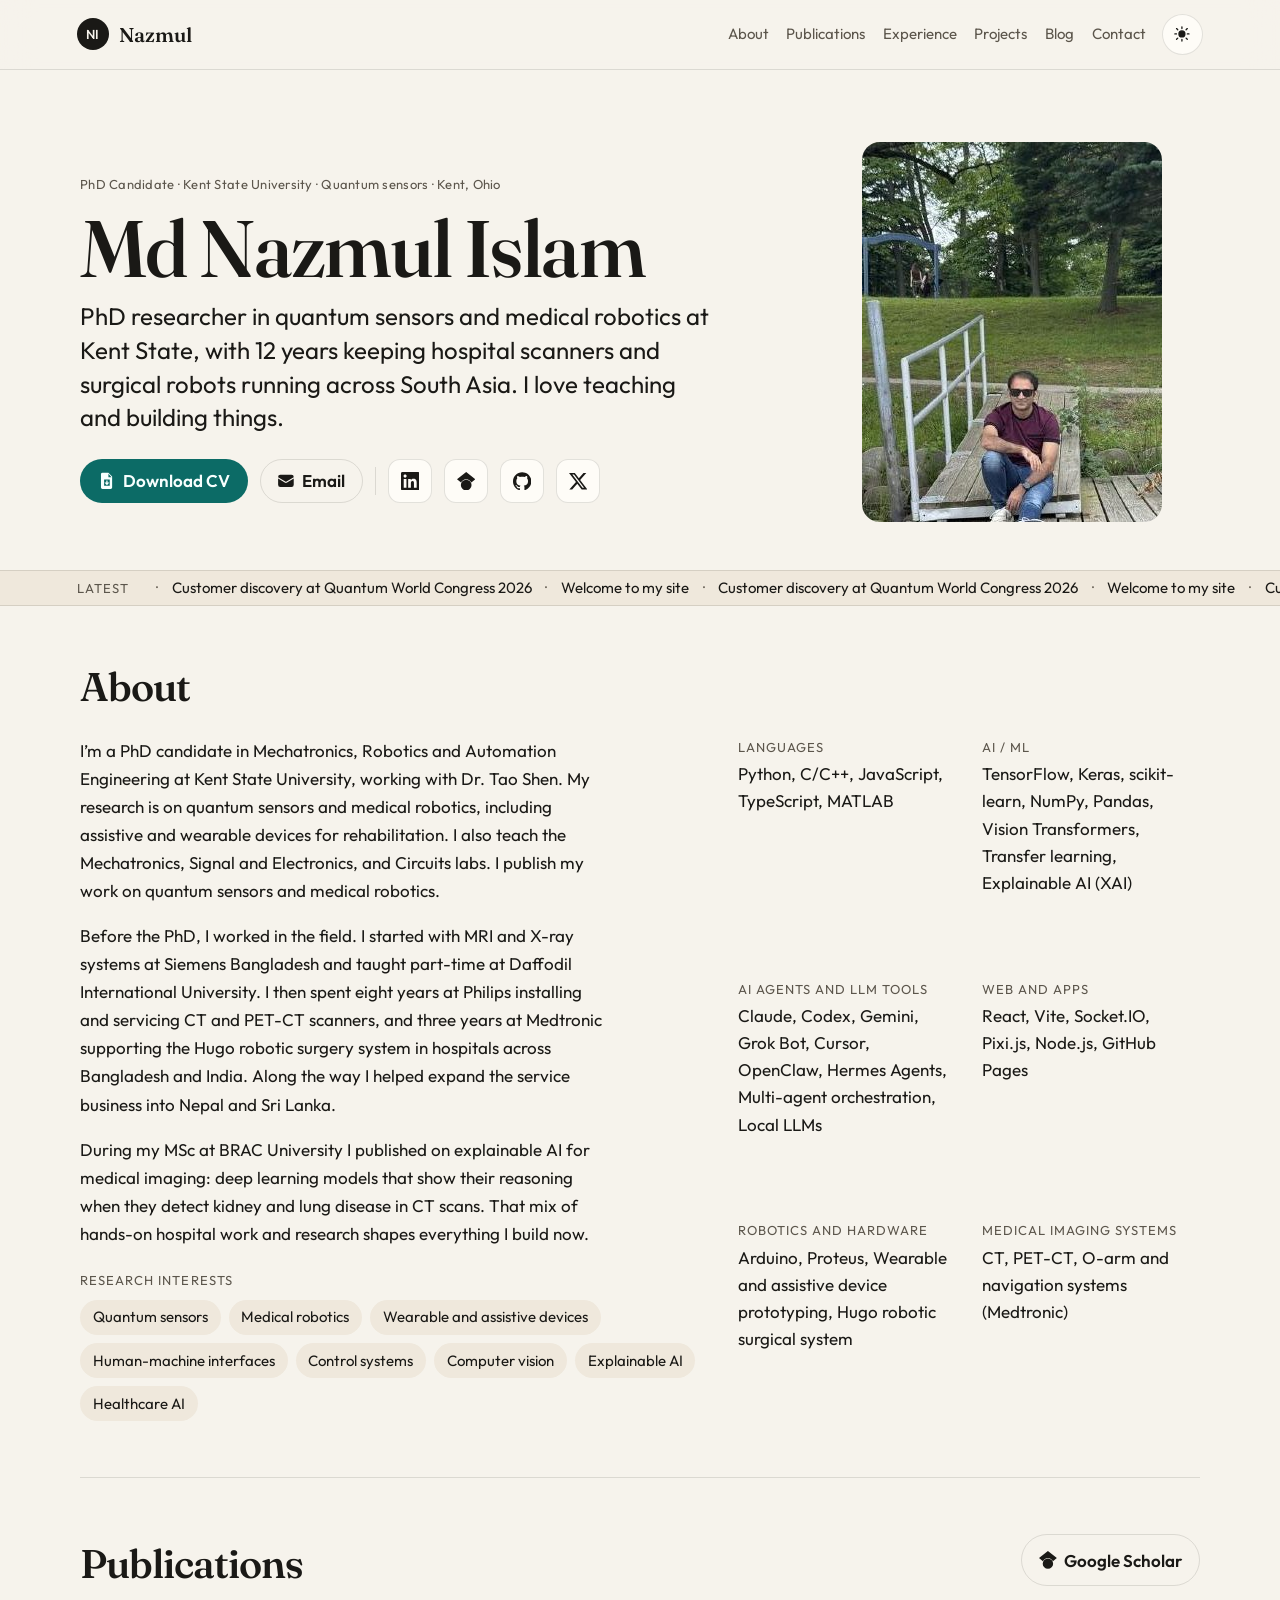
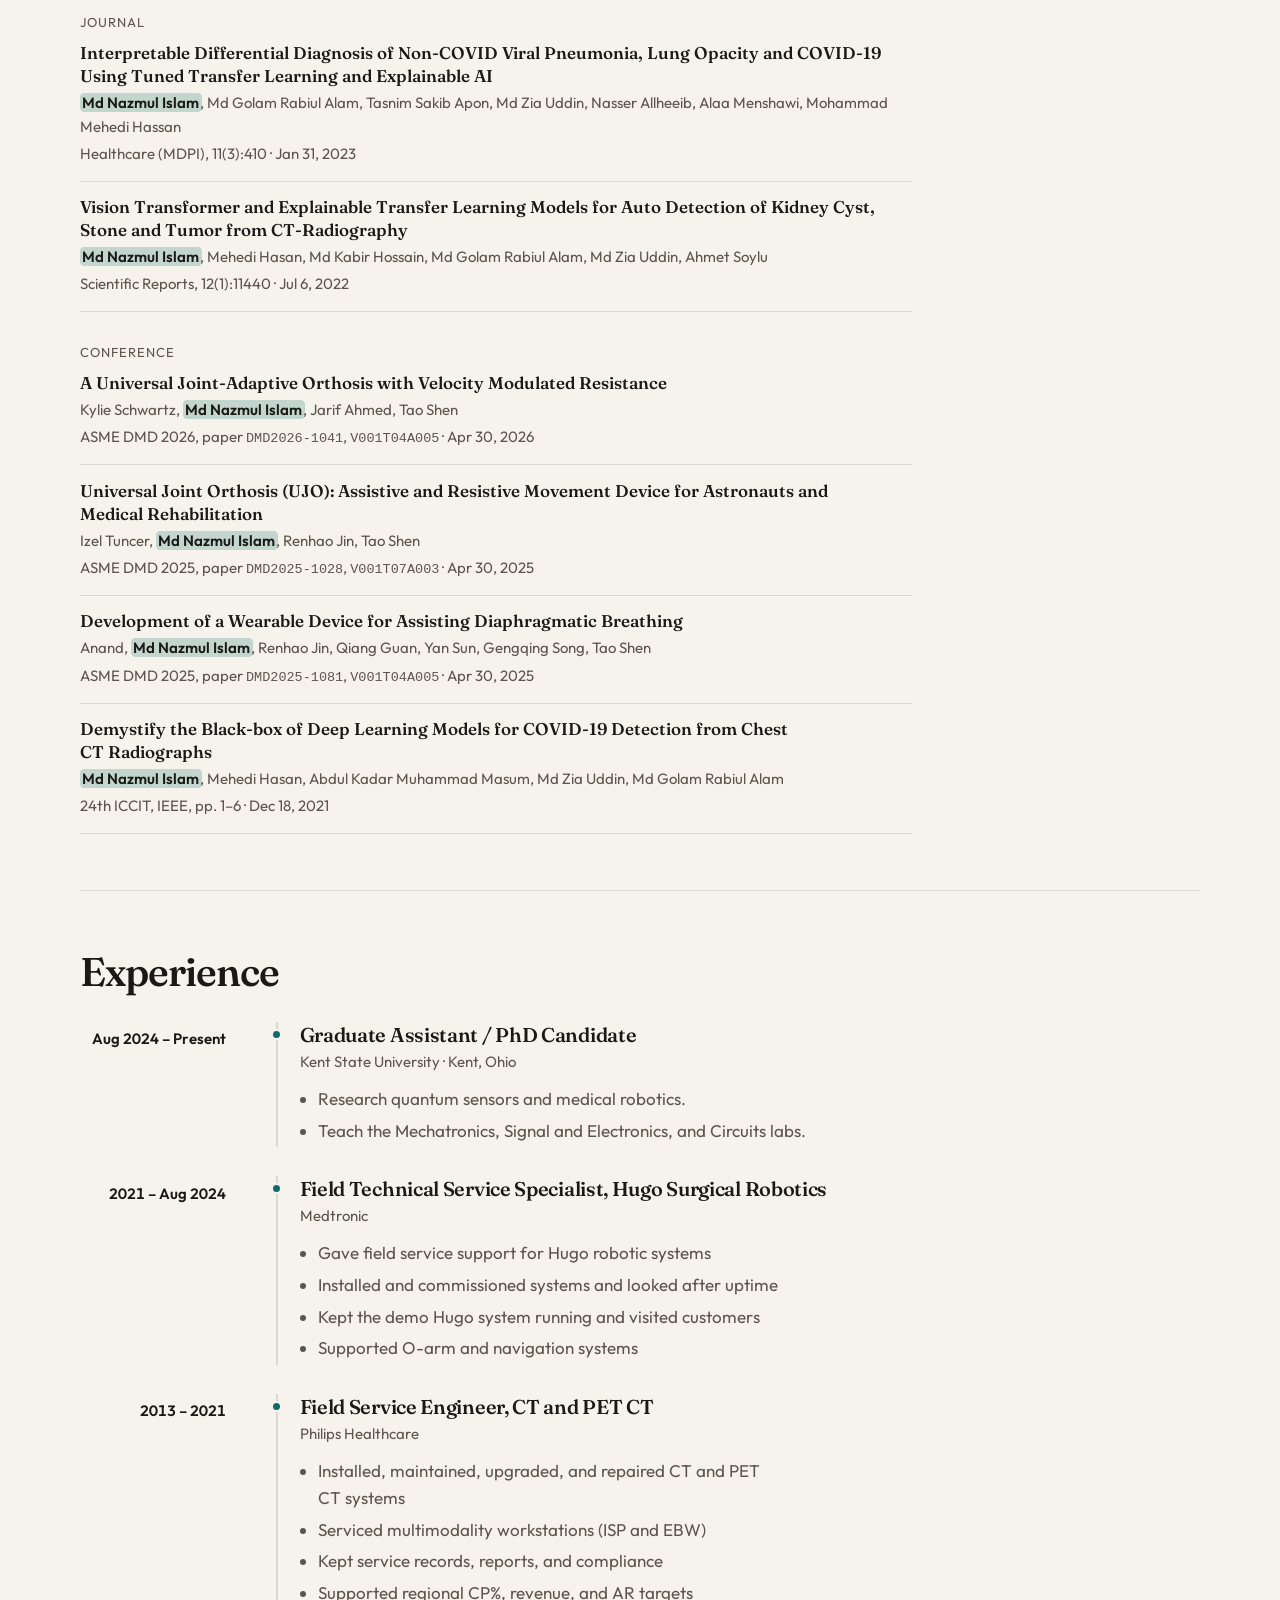
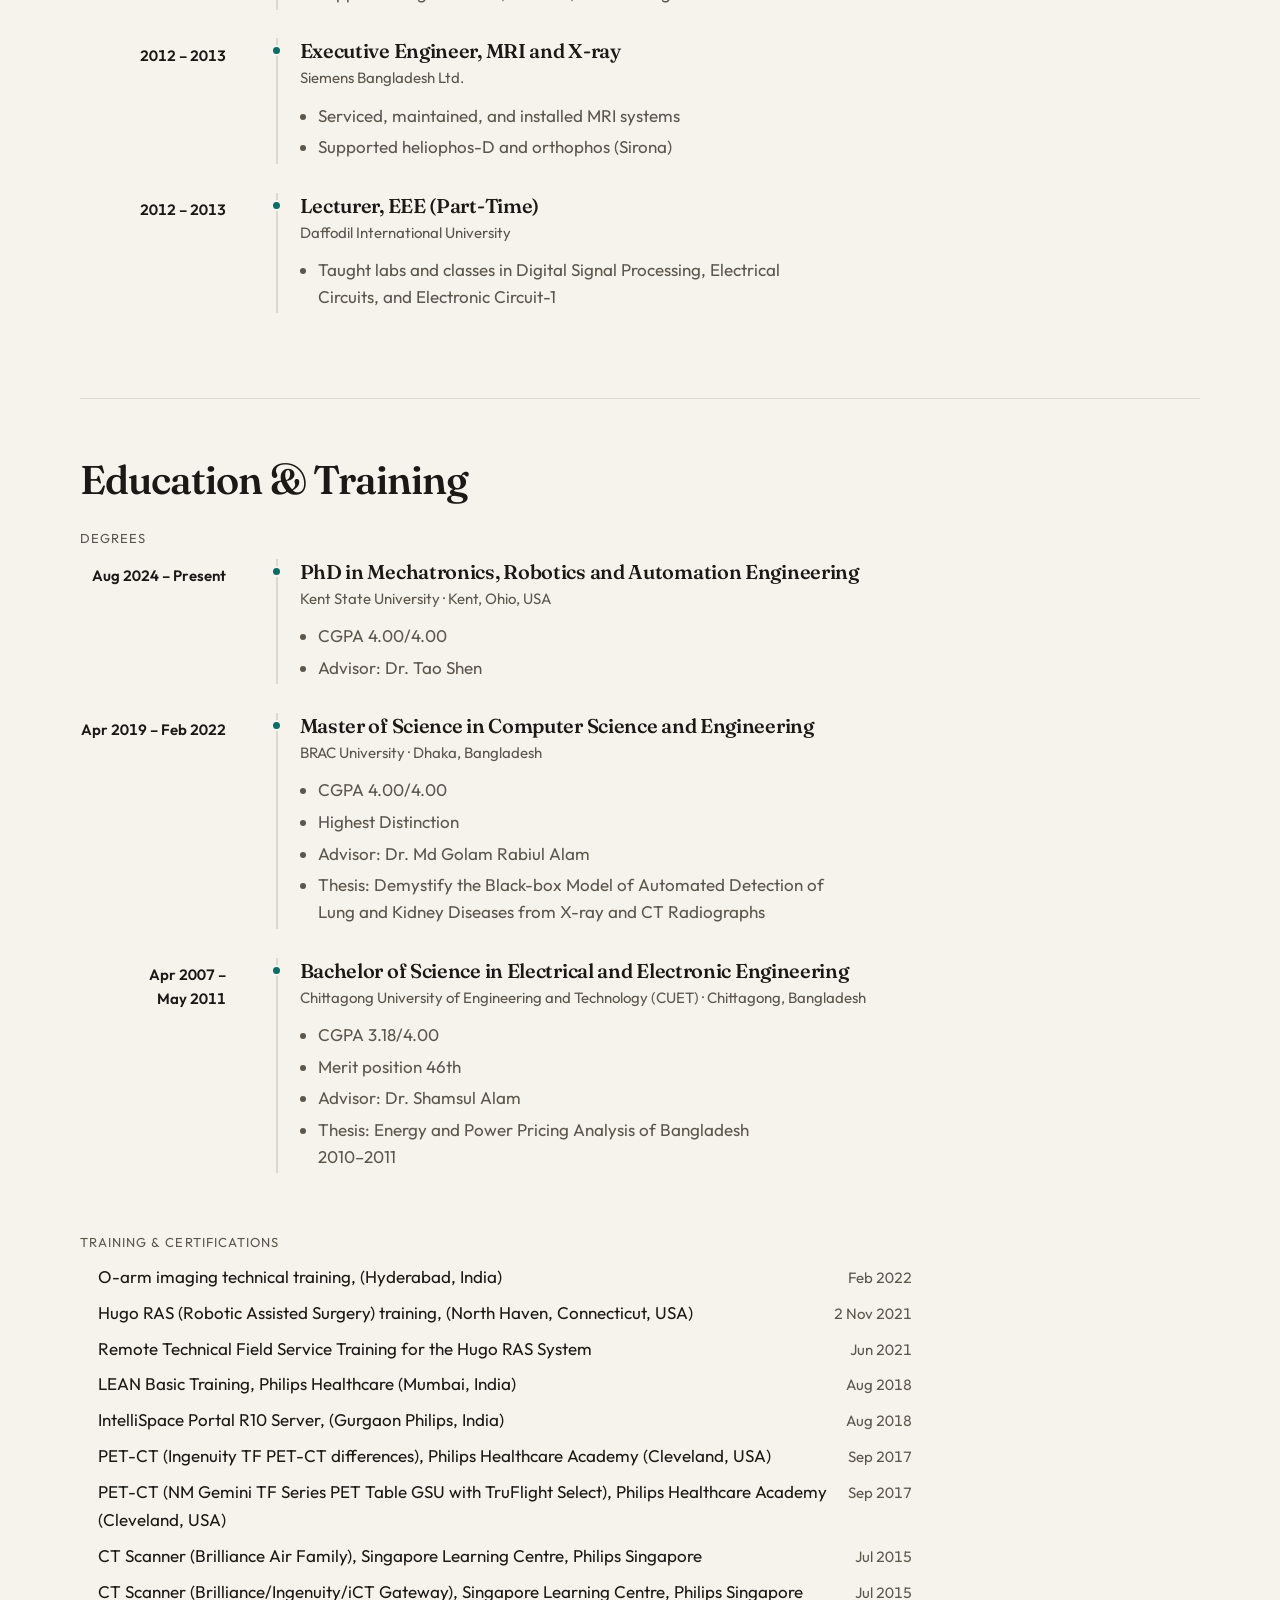
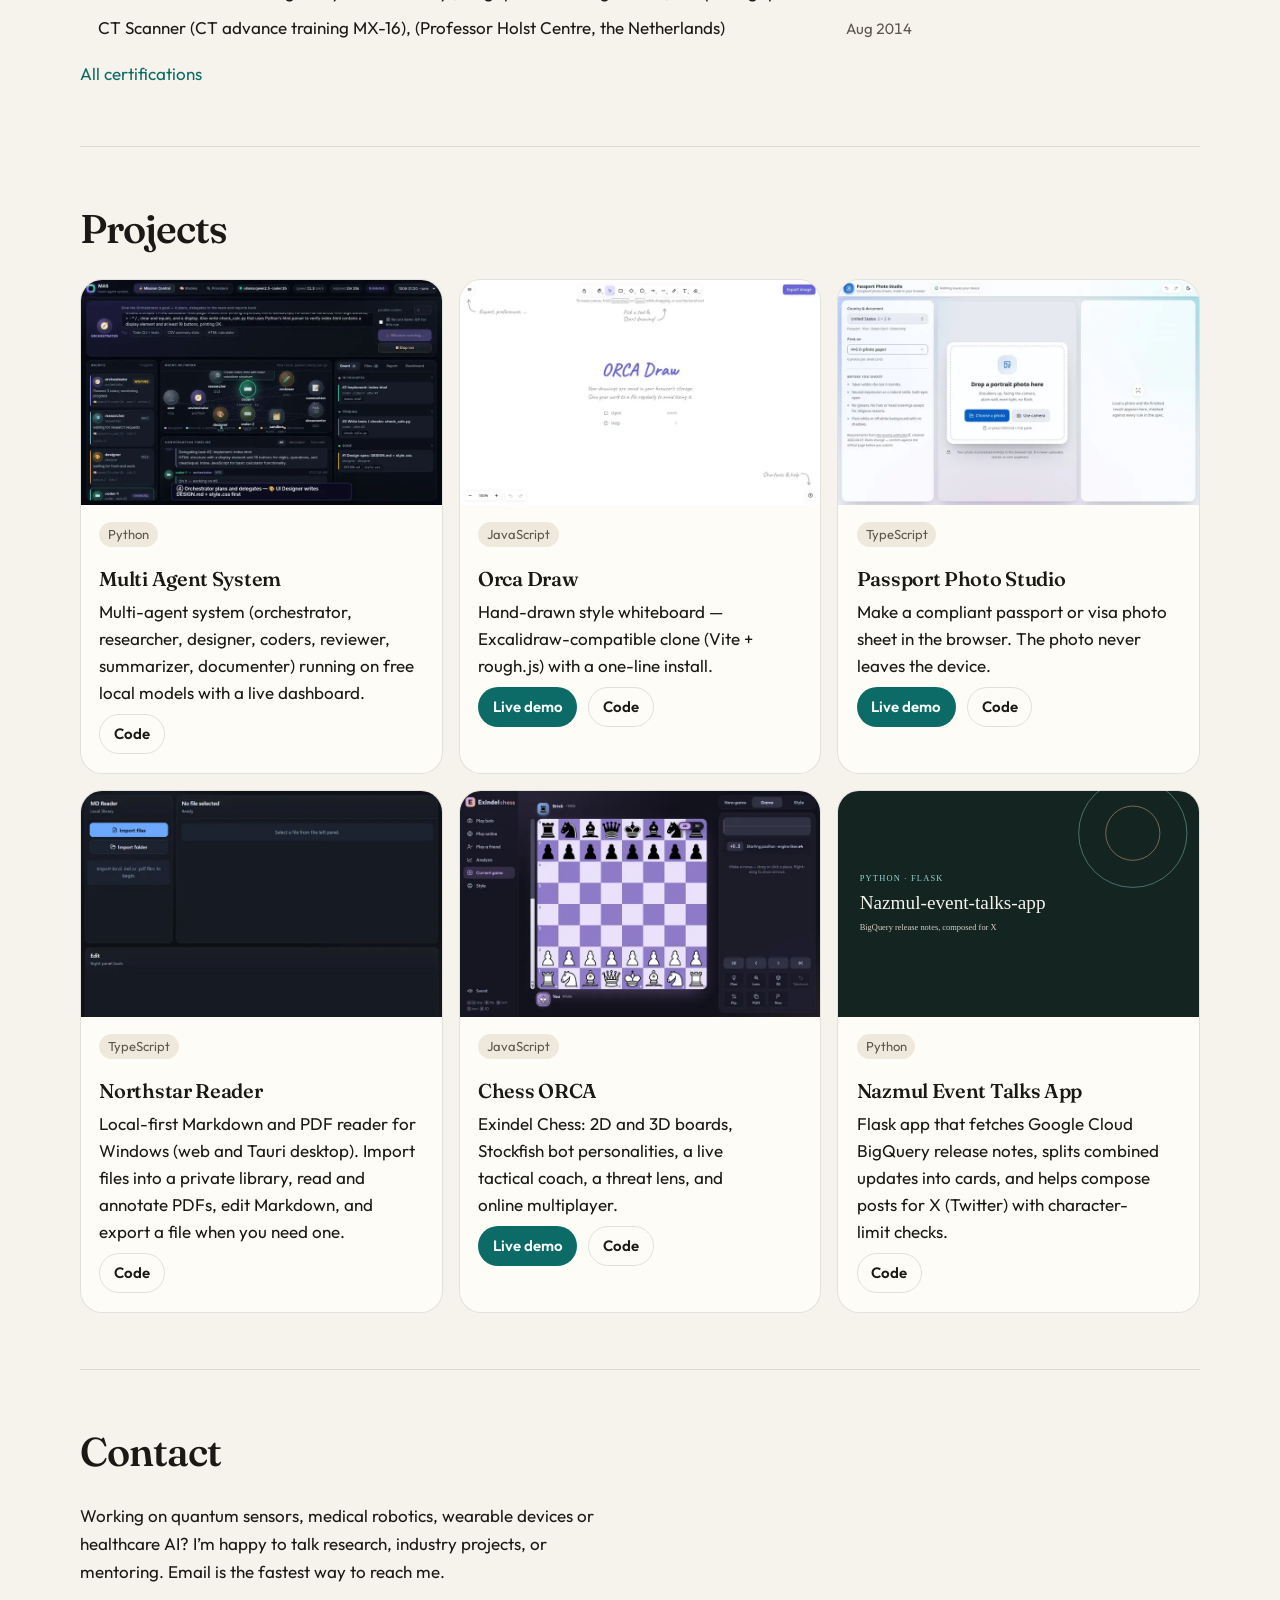
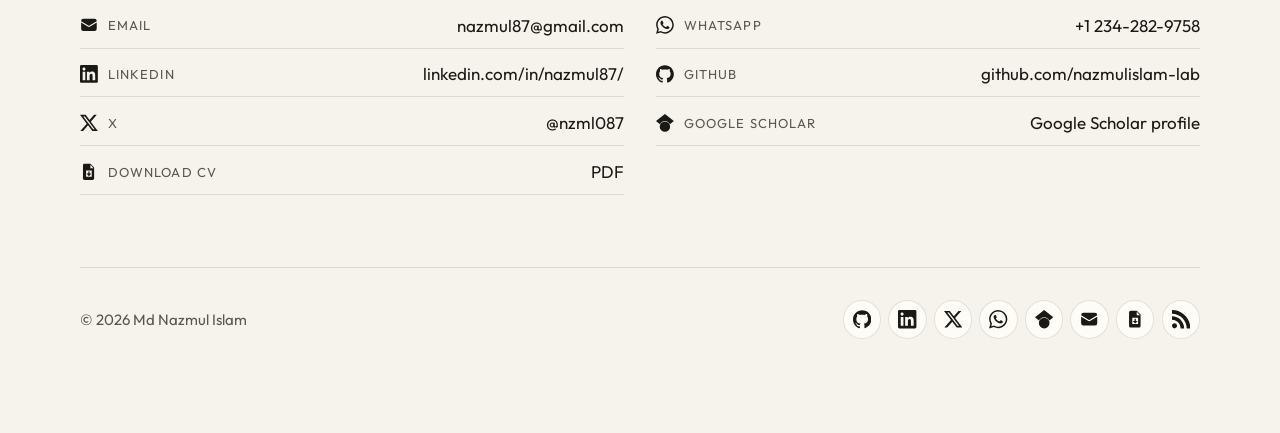
==== index.html @ 09025b6a "Broaden collaboration invite topics" ====
<!DOCTYPE html>
<html lang="en">
  <head>
    <meta charset="utf-8" />
    <meta name="viewport" content="width=device-width, initial-scale=1" />
    <title>Md Nazmul Islam: PhD Candidate in Robotics &amp; Medical AI, Kent State</title>
    <meta
      name="description"
      content="PhD candidate at Kent State researching quantum sensors and medical robotics. 12 years servicing CT, PET and Hugo surgical robots across South Asia."
    />
    <meta name="theme-color" content="#f6f3ec" />
    <meta property="og:title" content="Md Nazmul Islam: PhD Candidate in Robotics &amp; Medical AI, Kent State" />
    <meta
      property="og:description"
      content="PhD candidate at Kent State researching quantum sensors and medical robotics. 12 years servicing CT, PET and Hugo surgical robots across South Asia."
    />
    <meta property="og:type" content="website" />
    <meta property="og:url" content="https://nazmulislam-lab.github.io/" />
    <meta property="og:image" content="https://nazmulislam-lab.github.io/assets/og.jpg" />
    <meta property="og:image:width" content="1200" />
    <meta property="og:image:height" content="630" />
    <meta property="og:image:alt" content="Md Nazmul Islam, PhD candidate at Kent State University" />
    <meta name="twitter:card" content="summary_large_image" />
    <meta name="twitter:site" content="@nzml087" />
    <meta name="twitter:creator" content="@nzml087" />
    <meta name="twitter:title" content="Md Nazmul Islam: PhD Candidate in Robotics &amp; Medical AI, Kent State" />
    <meta
      name="twitter:description"
      content="PhD candidate at Kent State researching quantum sensors and medical robotics. 12 years servicing CT, PET and Hugo surgical robots across South Asia."
    />
    <link rel="alternate" type="application/rss+xml" title="Md Nazmul Islam" href="feed.xml" />
    <meta name="twitter:image" content="https://nazmulislam-lab.github.io/assets/og.jpg" />
    <link rel="canonical" href="https://nazmulislam-lab.github.io/" />
    <link rel="icon" href="assets/favicon.svg" type="image/svg+xml" />
    <link rel="preload" href="assets/fonts/fraunces.woff2" as="font" type="font/woff2" crossorigin />
    <link rel="preload" href="assets/fonts/outfit.woff2" as="font" type="font/woff2" crossorigin />
    <link rel="preload" as="image" href="assets/portrait.jpg" />
    <link rel="stylesheet" href="css/styles.css" />
    <script>
      document.documentElement.classList.add("js");
      (function () {
        try {
          var saved = localStorage.getItem("nazmul-theme");
          var theme = saved || (matchMedia("(prefers-color-scheme: dark)").matches ? "dark" : "light");
          document.documentElement.dataset.theme = theme;
          var meta = document.querySelector('meta[name="theme-color"]');
          if (meta) meta.setAttribute("content", theme === "dark" ? "#101114" : "#f6f3ec");
        } catch (e) {
          document.documentElement.dataset.theme = "light";
        }
      })();
    </script>
  </head>
  <body>
    <a class="skip" href="#main">Skip to content</a>
    <header class="site-header">
      <a class="wordmark" href="#top">
        <span class="mark" aria-hidden="true">NI</span>
        <span data-given>Nazmul</span>
      </a>
      <button class="nav-toggle" type="button" data-nav-toggle aria-expanded="false" aria-controls="site-nav">
        Menu
      </button>
      <nav id="site-nav" class="site-nav" data-nav>
        <a href="#about">About</a>
        <a href="#publications">Publications</a>
        <a href="#experience">Experience</a>
        <a href="#projects">Projects</a>
        <a href="blog/index.html">Blog</a>
        <a href="#contact">Contact</a>
      </nav>
      <button class="theme-toggle" type="button" data-theme-toggle aria-pressed="false" aria-label="Switch to dark mode"></button>
    </header>

    <main id="main">
      <p class="status" data-status role="status" hidden>Loading profile…</p>

      <section class="hero" id="top">
        <div class="hero-copy">
          <p class="eyebrow" data-eyebrow>PhD Candidate · Kent State University · Quantum sensors · Kent, Ohio</p>
          <h1 data-name>Md Nazmul Islam</h1>
          <p class="value" data-value>PhD researcher in quantum sensors and medical robotics at Kent State, with 12 years keeping hospital scanners and surgical robots running across South Asia. I love teaching and building things.</p>
          <div class="hero-actions">
            <a class="button button-primary" data-cv-link data-icon="cv" href="assets/cv.pdf" download>Download CV</a>
            <a class="button button-ghost" data-email-link data-icon="email" href="mailto:nazmul87@gmail.com">Email</a>
            <span class="hero-actions-rule" aria-hidden="true"></span>
            <nav class="hero-social" data-hero-social aria-label="Profiles"><!-- build:hero-social -->
<a href="https://www.linkedin.com/in/nazmul87/" target="_blank" rel="noopener noreferrer" title="LinkedIn" aria-label="LinkedIn"><svg viewBox="0 0 24 24" aria-hidden="true" focusable="false" class="icon"><path fill="currentColor" d="M20.447 20.452h-3.554v-5.569c0-1.328-.027-3.037-1.852-3.037-1.853 0-2.136 1.445-2.136 2.939v5.667H9.351V9h3.414v1.561h.046c.477-.9 1.637-1.85 3.37-1.85 3.601 0 4.267 2.37 4.267 5.455v6.286zM5.337 7.433c-1.144 0-2.063-.926-2.063-2.065 0-1.138.92-2.063 2.063-2.063 1.14 0 2.064.925 2.064 2.063 0 1.139-.925 2.065-2.064 2.065zm1.782 13.019H3.555V9h3.564v11.452zM22.225 0H1.771C.792 0 0 .774 0 1.729v20.542C0 23.227.792 24 1.771 24h20.451C23.2 24 24 23.227 24 22.271V1.729C24 .774 23.2 0 22.222 0h.003z"/></svg></a>
<a href="https://scholar.google.com/citations?user=L6BZ7JoAAAAJ&amp;hl=en" target="_blank" rel="noopener noreferrer" title="Google Scholar" aria-label="Google Scholar"><svg viewBox="0 0 24 24" aria-hidden="true" focusable="false" class="icon"><path fill="currentColor" d="M5.242 13.769L0 9.5 12 0l12 9.5-5.242 4.269C17.548 11.249 14.978 9.5 12 9.5c-2.977 0-5.548 1.748-6.758 4.269zM12 10a7 7 0 1 0 0 14 7 7 0 0 0 0-14z"/></svg></a>
<a href="https://github.com/nazmulislam-lab" target="_blank" rel="noopener noreferrer" title="GitHub" aria-label="GitHub"><svg viewBox="0 0 24 24" aria-hidden="true" focusable="false" class="icon"><path fill="currentColor" d="M12 .297c-6.63 0-12 5.373-12 12 0 5.303 3.438 9.8 8.205 11.385.6.113.82-.258.82-.577 0-.285-.01-1.04-.015-2.04-3.338.724-4.042-1.61-4.042-1.61C4.422 18.07 3.633 17.7 3.633 17.7c-1.087-.744.084-.729.084-.729 1.205.084 1.838 1.236 1.838 1.236 1.07 1.835 2.809 1.305 3.495.998.108-.776.417-1.305.76-1.605-2.665-.3-5.466-1.332-5.466-5.93 0-1.31.465-2.38 1.235-3.22-.135-.303-.54-1.523.105-3.176 0 0 1.005-.322 3.3 1.23.96-.267 1.98-.399 3-.405 1.02.006 2.04.138 3 .405 2.28-1.552 3.285-1.23 3.285-1.23.645 1.653.24 2.873.12 3.176.765.84 1.23 1.91 1.23 3.22 0 4.61-2.805 5.625-5.475 5.92.42.36.81 1.096.81 2.22 0 1.606-.015 2.896-.015 3.286 0 .315.21.69.825.57C20.565 22.092 24 17.592 24 12.297c0-6.627-5.373-12-12-12"/></svg></a>
<a href="https://x.com/nzml087" target="_blank" rel="noopener noreferrer" title="X (@nzml087)" aria-label="X (@nzml087)"><svg viewBox="0 0 24 24" aria-hidden="true" focusable="false" class="icon"><path fill="currentColor" d="M18.901 1.153h3.68l-8.04 9.19L24 22.846h-7.406l-5.8-7.584-6.638 7.584H.474l8.6-9.83L0 1.154h7.594l5.243 6.932ZM17.61 20.644h2.039L6.486 3.24H4.298Z"/></svg></a>
<!-- /build:hero-social --></nav>
          </div>
        </div>
        <figure class="portrait-slot">
          <img
            data-portrait
            src="assets/portrait.jpg"
            width="300"
            height="380"
            alt="Md Nazmul Islam"
            fetchpriority="high"
          />
        </figure>
      </section>

      <aside class="news-ticker" aria-label="Latest news" data-news>
        <p class="news-label">Latest</p>
        <div class="news-viewport">
          <div class="news-track">
            <ul class="news-list"><!-- build:news -->
<li><a href="blog/post.html?slug=qwc-2026">Customer discovery at Quantum World Congress 2026</a></li>
<li><a href="blog/post.html?slug=welcome">Welcome to my site</a></li>
<li aria-hidden="true"><a href="blog/post.html?slug=qwc-2026" tabindex="-1">Customer discovery at Quantum World Congress 2026</a></li>
<li aria-hidden="true"><a href="blog/post.html?slug=welcome" tabindex="-1">Welcome to my site</a></li>
<li aria-hidden="true"><a href="blog/post.html?slug=qwc-2026" tabindex="-1">Customer discovery at Quantum World Congress 2026</a></li>
<li aria-hidden="true"><a href="blog/post.html?slug=welcome" tabindex="-1">Welcome to my site</a></li>
<li aria-hidden="true"><a href="blog/post.html?slug=qwc-2026" tabindex="-1">Customer discovery at Quantum World Congress 2026</a></li>
<li aria-hidden="true"><a href="blog/post.html?slug=welcome" tabindex="-1">Welcome to my site</a></li>
<!-- /build:news --></ul>
            <ul class="news-list" aria-hidden="true"><!-- build:news-dup -->
<li aria-hidden="true"><a href="blog/post.html?slug=qwc-2026" tabindex="-1">Customer discovery at Quantum World Congress 2026</a></li>
<li aria-hidden="true"><a href="blog/post.html?slug=welcome" tabindex="-1">Welcome to my site</a></li>
<li aria-hidden="true"><a href="blog/post.html?slug=qwc-2026" tabindex="-1">Customer discovery at Quantum World Congress 2026</a></li>
<li aria-hidden="true"><a href="blog/post.html?slug=welcome" tabindex="-1">Welcome to my site</a></li>
<li aria-hidden="true"><a href="blog/post.html?slug=qwc-2026" tabindex="-1">Customer discovery at Quantum World Congress 2026</a></li>
<li aria-hidden="true"><a href="blog/post.html?slug=welcome" tabindex="-1">Welcome to my site</a></li>
<li aria-hidden="true"><a href="blog/post.html?slug=qwc-2026" tabindex="-1">Customer discovery at Quantum World Congress 2026</a></li>
<li aria-hidden="true"><a href="blog/post.html?slug=welcome" tabindex="-1">Welcome to my site</a></li>
<!-- /build:news-dup --></ul>
          </div>
        </div>
      </aside>

      <section id="about" class="section reveal">
        <div class="section-head">
          <h2>About</h2>
        </div>
        <div class="about-grid">
          <div>
          <div class="prose" data-about><!-- build:about -->
<p>I’m a PhD candidate in Mechatronics, Robotics and Automation Engineering at Kent State University, working with Dr. Tao Shen. My research is on quantum sensors and medical robotics, including assistive and wearable devices for rehabilitation. I also teach the Mechatronics, Signal and Electronics, and Circuits labs. I publish my work on quantum sensors and medical robotics.</p>
<p>Before the PhD, I worked in the field. I started with MRI and X-ray systems at Siemens Bangladesh and taught part-time at Daffodil International University. I then spent eight years at Philips installing and servicing CT and PET-CT scanners, and three years at Medtronic supporting the Hugo robotic surgery system in hospitals across Bangladesh and India. Along the way I helped expand the service business into Nepal and Sri Lanka.</p>
<p>During my MSc at BRAC University I published on explainable AI for medical imaging: deep learning models that show their reasoning when they detect kidney and lung disease in CT scans. That mix of hands-on hospital work and research shapes everything I build now.</p>
<!-- /build:about --></div>
          <p class="interest-label">Research interests</p>
          <ul class="interests" data-interests><!-- build:interests -->
<li>Quantum sensors</li>
<li>Medical robotics</li>
<li>Wearable and assistive devices</li>
<li>Human-machine interfaces</li>
<li>Control systems</li>
<li>Computer vision</li>
<li>Explainable AI</li>
<li>Healthcare AI</li>
<!-- /build:interests --></ul>
          </div>
          <dl class="skills" data-skills><!-- build:skills -->
<div><dt>Languages</dt><dd>Python, C/C++, JavaScript, TypeScript, MATLAB</dd></div>
<div><dt>AI / ML</dt><dd>TensorFlow, Keras, scikit-learn, NumPy, Pandas, Vision Transformers, Transfer learning, Explainable AI (XAI)</dd></div>
<div><dt>AI agents and LLM tools</dt><dd>Claude, Codex, Gemini, Grok Bot, Cursor, OpenClaw, Hermes Agents, Multi-agent orchestration, Local LLMs</dd></div>
<div><dt>Web and apps</dt><dd>React, Vite, Socket.IO, Pixi.js, Node.js, GitHub Pages</dd></div>
<div><dt>Robotics and hardware</dt><dd>Arduino, Proteus, Wearable and assistive device prototyping, Hugo robotic surgical system</dd></div>
<div><dt>Medical imaging systems</dt><dd>CT, PET-CT, O-arm and navigation systems (Medtronic)</dd></div>
<!-- /build:skills --></dl>
        </div>
      </section>

      <section id="publications" class="section reveal" data-publications-section>
        <div class="section-head section-head-split">
          <div>
            <h2 data-publications-title>Publications</h2>
          </div>
          <a
            class="button button-ghost"
            data-scholar-link
            data-icon="scholar"
            href="https://scholar.google.com/citations?user=L6BZ7JoAAAAJ&hl=en"
            target="_blank"
            rel="noopener noreferrer"
          >Google Scholar</a>
        </div>
        <div data-papers-block>
          <div data-publications><!-- build:publications -->
<div class="paper-group"><h3 class="subhead">Journal</h3><ol class="papers"><li><a href="https://doi.org/10.3390/healthcare11030410" target="_blank" rel="noopener noreferrer">Interpretable Differential Diagnosis of Non-COVID Viral Pneumonia, Lung Opacity and COVID-19 Using Tuned Transfer Learning and Explainable AI</a><p class="authors"><strong class="self">Md Nazmul Islam</strong>, Md Golam Rabiul Alam, Tasnim Sakib Apon, Md Zia Uddin, Nasser Allheeib, Alaa Menshawi, Mohammad Mehedi Hassan</p><span class="venue">Healthcare (MDPI), 11(3):410 · Jan 31, 2023</span></li><li><a href="https://doi.org/10.1038/s41598-022-15634-4" target="_blank" rel="noopener noreferrer">Vision Transformer and Explainable Transfer Learning Models for Auto Detection of Kidney Cyst, Stone and Tumor from CT-Radiography</a><p class="authors"><strong class="self">Md Nazmul Islam</strong>, Mehedi Hasan, Md Kabir Hossain, Md Golam Rabiul Alam, Md Zia Uddin, Ahmet Soylu</p><span class="venue">Scientific Reports, 12(1):11440 · Jul 6, 2022</span></li></ol></div>
<div class="paper-group"><h3 class="subhead">Conference</h3><ol class="papers"><li><a href="https://doi.org/10.1115/DMD2026-1041" target="_blank" rel="noopener noreferrer">A Universal Joint-Adaptive Orthosis with Velocity Modulated Resistance</a><p class="authors">Kylie Schwartz, <strong class="self">Md Nazmul Islam</strong>, Jarif Ahmed, Tao Shen</p><span class="venue">ASME DMD 2026, paper <span class="paper-id">DMD2026-1041</span>, <span class="paper-id">V001T04A005</span> · Apr 30, 2026</span></li><li><a href="https://doi.org/10.1115/DMD2025-1028" target="_blank" rel="noopener noreferrer">Universal Joint Orthosis (UJO): Assistive and Resistive Movement Device for Astronauts and Medical Rehabilitation</a><p class="authors">Izel Tuncer, <strong class="self">Md Nazmul Islam</strong>, Renhao Jin, Tao Shen</p><span class="venue">ASME DMD 2025, paper <span class="paper-id">DMD2025-1028</span>, <span class="paper-id">V001T07A003</span> · Apr 30, 2025</span></li><li><a href="https://doi.org/10.1115/DMD2025-1081" target="_blank" rel="noopener noreferrer">Development of a Wearable Device for Assisting Diaphragmatic Breathing</a><p class="authors">Anand, <strong class="self">Md Nazmul Islam</strong>, Renhao Jin, Qiang Guan, Yan Sun, Gengqing Song, Tao Shen</p><span class="venue">ASME DMD 2025, paper <span class="paper-id">DMD2025-1081</span>, <span class="paper-id">V001T04A005</span> · Apr 30, 2025</span></li><li><a href="https://doi.org/10.1109/ICCIT54785.2021.9689784" target="_blank" rel="noopener noreferrer">Demystify the Black-box of Deep Learning Models for COVID-19 Detection from Chest CT Radiographs</a><p class="authors"><strong class="self">Md Nazmul Islam</strong>, Mehedi Hasan, Abdul Kadar Muhammad Masum, Md Zia Uddin, Md Golam Rabiul Alam</p><span class="venue">24th ICCIT, IEEE, pp. 1–6 · Dec 18, 2021</span></li></ol></div>
<!-- /build:publications --></div>
        </div>
        <div data-talks-block hidden>
          <h3 class="subhead">Talks</h3>
          <ol class="papers" data-talks></ol>
        </div>
      </section>

      <section id="experience" class="section reveal">
        <div class="section-head">
          <h2>Experience</h2>
        </div>
        <div class="timeline" data-experience><!-- build:experience -->
<article class="job"><p class="job-dates">Aug 2024 – Present</p><div class="job-body"><span class="job-mark" aria-hidden="true"></span><h3>Graduate Assistant / PhD Candidate</h3><p class="job-org">Kent State University · Kent, Ohio</p><ul class="duties"><li>Research quantum sensors and medical robotics.</li><li>Teach the Mechatronics, Signal and Electronics, and Circuits labs.</li></ul></div></article>
<article class="job"><p class="job-dates">2021 – Aug 2024</p><div class="job-body"><span class="job-mark" aria-hidden="true"></span><h3>Field Technical Service Specialist, Hugo Surgical Robotics</h3><p class="job-org">Medtronic</p><ul class="duties"><li>Gave field service support for Hugo robotic systems</li><li>Installed and commissioned systems and looked after uptime</li><li>Kept the demo Hugo system running and visited customers</li><li>Supported O-arm and navigation systems</li></ul></div></article>
<article class="job"><p class="job-dates">2013 – 2021</p><div class="job-body"><span class="job-mark" aria-hidden="true"></span><h3>Field Service Engineer, CT and PET CT</h3><p class="job-org">Philips Healthcare</p><ul class="duties"><li>Installed, maintained, upgraded, and repaired CT and PET CT systems</li><li>Serviced multimodality workstations (ISP and EBW)</li><li>Kept service records, reports, and compliance</li><li>Supported regional CP%, revenue, and AR targets</li></ul></div></article>
<article class="job"><p class="job-dates">2012 – 2013</p><div class="job-body"><span class="job-mark" aria-hidden="true"></span><h3>Executive Engineer, MRI and X-ray</h3><p class="job-org">Siemens Bangladesh Ltd.</p><ul class="duties"><li>Serviced, maintained, and installed MRI systems</li><li>Supported heliophos-D and orthophos (Sirona)</li></ul></div></article>
<article class="job"><p class="job-dates">2012 – 2013</p><div class="job-body"><span class="job-mark" aria-hidden="true"></span><h3>Lecturer, EEE (Part-Time)</h3><p class="job-org">Daffodil International University</p><ul class="duties"><li>Taught labs and classes in Digital Signal Processing, Electrical Circuits, and Electronic Circuit-1</li></ul></div></article>
<!-- /build:experience --></div>
      </section>

      <section id="education" class="section reveal">
        <div class="section-head">
          <h2>Education &amp; Training</h2>
        </div>
        <h3 class="subhead">Degrees</h3>
        <div class="timeline" data-education><!-- build:education -->
<article class="job"><p class="job-dates">Aug 2024 – Present</p><div class="job-body"><span class="job-mark" aria-hidden="true"></span><h3>PhD in Mechatronics, Robotics and Automation Engineering</h3><p class="job-org">Kent State University · Kent, Ohio, USA</p><ul class="duties"><li>CGPA 4.00/4.00</li><li>Advisor: Dr. Tao Shen</li></ul></div></article>
<article class="job"><p class="job-dates">Apr 2019 – Feb 2022</p><div class="job-body"><span class="job-mark" aria-hidden="true"></span><h3>Master of Science in Computer Science and Engineering</h3><p class="job-org">BRAC University · Dhaka, Bangladesh</p><ul class="duties"><li>CGPA 4.00/4.00</li><li>Highest Distinction</li><li>Advisor: Dr. Md Golam Rabiul Alam</li><li>Thesis: Demystify the Black-box Model of Automated Detection of Lung and Kidney Diseases from X-ray and CT Radiographs</li></ul></div></article>
<article class="job"><p class="job-dates">Apr 2007 – May 2011</p><div class="job-body"><span class="job-mark" aria-hidden="true"></span><h3>Bachelor of Science in Electrical and Electronic Engineering</h3><p class="job-org">Chittagong University of Engineering and Technology (CUET) · Chittagong, Bangladesh</p><ul class="duties"><li>CGPA 3.18/4.00</li><li>Merit position 46th</li><li>Advisor: Dr. Shamsul Alam</li><li>Thesis: Energy and Power Pricing Analysis of Bangladesh 2010–2011</li></ul></div></article>
<!-- /build:education --></div>
        <h3 class="subhead">Training &amp; certifications</h3>
        <ul class="cert-list" data-certs-professional><!-- build:certs-pro -->
<li><span class="cert-line">O-arm imaging technical training, (Hyderabad, India)</span><span class="cert-date">Feb 2022</span></li>
<li><span class="cert-line">Hugo RAS (Robotic Assisted Surgery) training, (North Haven, Connecticut, USA)</span><span class="cert-date">2 Nov 2021</span></li>
<li><span class="cert-line">Remote Technical Field Service Training for the Hugo RAS System</span><span class="cert-date">Jun 2021</span></li>
<li><span class="cert-line">LEAN Basic Training, Philips Healthcare (Mumbai, India)</span><span class="cert-date">Aug 2018</span></li>
<li><span class="cert-line">IntelliSpace Portal R10 Server, (Gurgaon Philips, India)</span><span class="cert-date">Aug 2018</span></li>
<li><span class="cert-line">PET-CT (Ingenuity TF PET-CT differences), Philips Healthcare Academy (Cleveland, USA)</span><span class="cert-date">Sep 2017</span></li>
<li><span class="cert-line">PET-CT (NM Gemini TF Series PET Table GSU with TruFlight Select), Philips Healthcare Academy (Cleveland, USA)</span><span class="cert-date">Sep 2017</span></li>
<li><span class="cert-line">CT Scanner (Brilliance Air Family), Singapore Learning Centre, Philips Singapore</span><span class="cert-date">Jul 2015</span></li>
<li><span class="cert-line">CT Scanner (Brilliance/Ingenuity/iCT Gateway), Singapore Learning Centre, Philips Singapore</span><span class="cert-date">Jul 2015</span></li>
<li><span class="cert-line">CT Scanner (CT advance training MX-16), (Professor Holst Centre, the Netherlands)</span><span class="cert-date">Aug 2014</span></li>
<!-- /build:certs-pro --></ul>
        <details class="cert-more" data-certs-more>
          <summary>All certifications</summary>
          <ul class="cert-list" data-certs-online><!-- build:certs-online -->
<li><span class="cert-line">Machine Learning Researcher, Workera</span><span class="cert-date">Mar 2022</span></li>
<li><span class="cert-line">Convolutional Neural Networks, DeepLearning.AI</span></li>
<li><span class="cert-line">Convolutional Neural Networks in TensorFlow, DeepLearning.AI</span></li>
<li><span class="cert-line">Improving Deep Neural Networks: Hyperparameter Tuning, Regularization and Optimization, DeepLearning.AI</span></li>
<li><span class="cert-line">Introduction to TensorFlow for Artificial Intelligence, Machine Learning, and Deep Learning, DeepLearning.AI</span></li>
<li><span class="cert-line">Structuring Machine Learning Projects, DeepLearning.AI</span></li>
<li><span class="cert-line">AI for Medical Diagnosis, DeepLearning.AI</span></li>
<li><span class="cert-line">Probability and Statistics: To p or not to p?, University of London</span></li>
<li><span class="cert-line">Python Data Structures, University of Michigan</span></li>
<!-- /build:certs-online --></ul>
        </details>
      </section>

      <section id="projects" class="section reveal">
        <div class="section-head">
          <h2>Projects</h2>
        </div>
        <div class="project-grid" data-projects><!-- build:projects -->
<article class="project-card"><div class="project-media"><img src="assets/projects/multi-agent-system.webp" srcset="assets/projects/multi-agent-system-800.webp 800w, assets/projects/multi-agent-system.webp 1200w" sizes="(max-width: 860px) 100vw, 520px" alt="Live dashboard of the multi-agent system" width="1200" height="751" loading="lazy" decoding="async"></div><div class="project-body"><div class="project-top"><span class="pill">Python</span></div><h3>Multi Agent System</h3><p>Multi-agent system (orchestrator, researcher, designer, coders, reviewer, summarizer, documenter) running on free local models with a live dashboard.</p><div class="project-links"><a class="button button-ghost" href="https://github.com/nazmulislam-lab/multi-agent-system" target="_blank" rel="noopener noreferrer">Code</a></div></div></article>
<article class="project-card"><div class="project-media"><img src="assets/projects/orca-draw.webp" srcset="assets/projects/orca-draw-800.webp 800w, assets/projects/orca-draw.webp 1280w" sizes="(max-width: 860px) 100vw, 520px" alt="Orca Draw whiteboard in the browser" width="1280" height="800" loading="lazy" decoding="async"></div><div class="project-body"><div class="project-top"><span class="pill">JavaScript</span></div><h3>Orca Draw</h3><p>Hand-drawn style whiteboard — Excalidraw-compatible clone (Vite + rough.js) with a one-line install.</p><div class="project-links"><a class="button button-primary" href="https://nazmulislam-lab.github.io/orca-draw/" target="_blank" rel="noopener noreferrer">Live demo</a><a class="button button-ghost" href="https://github.com/nazmulislam-lab/orca-draw" target="_blank" rel="noopener noreferrer">Code</a></div></div></article>
<article class="project-card"><div class="project-media"><img src="assets/projects/passport-photo-studio.webp" srcset="assets/projects/passport-photo-studio-800.webp 800w, assets/projects/passport-photo-studio.webp 1280w" sizes="(max-width: 860px) 100vw, 520px" alt="Passport Photo Studio in the browser" width="1280" height="800" loading="lazy" decoding="async"></div><div class="project-body"><div class="project-top"><span class="pill">TypeScript</span></div><h3>Passport Photo Studio</h3><p>Make a compliant passport or visa photo sheet in the browser. The photo never leaves the device.</p><div class="project-links"><a class="button button-primary" href="https://nazmulislam-lab.github.io/passport-photo-studio/" target="_blank" rel="noopener noreferrer">Live demo</a><a class="button button-ghost" href="https://github.com/nazmulislam-lab/passport-photo-studio" target="_blank" rel="noopener noreferrer">Code</a></div></div></article>
<article class="project-card"><div class="project-media"><img src="assets/projects/northstar-reader.webp" srcset="assets/projects/northstar-reader-800.webp 800w, assets/projects/northstar-reader.webp 1200w" sizes="(max-width: 860px) 100vw, 520px" alt="Northstar reading a PDF" width="1200" height="814" loading="lazy" decoding="async"></div><div class="project-body"><div class="project-top"><span class="pill">TypeScript</span></div><h3>Northstar Reader</h3><p>Local-first Markdown and PDF reader for Windows (web and Tauri desktop). Import files into a private library, read and annotate PDFs, edit Markdown, and export a file when you need one.</p><div class="project-links"><a class="button button-ghost" href="https://github.com/nazmulislam-lab/northstar-reader" target="_blank" rel="noopener noreferrer">Code</a></div></div></article>
<article class="project-card"><div class="project-media"><img src="assets/projects/chess-orca.webp" srcset="assets/projects/chess-orca-800.webp 800w, assets/projects/chess-orca.webp 1280w" sizes="(max-width: 860px) 100vw, 520px" alt="Exindel Chess board in the browser" width="1280" height="800" loading="lazy" decoding="async"></div><div class="project-body"><div class="project-top"><span class="pill">JavaScript</span></div><h3>Chess ORCA</h3><p>Exindel Chess: 2D and 3D boards, Stockfish bot personalities, a live tactical coach, a threat lens, and online multiplayer.</p><div class="project-links"><a class="button button-primary" href="https://nazmulislam-lab.github.io/Chess_ORCA/" target="_blank" rel="noopener noreferrer">Live demo</a><a class="button button-ghost" href="https://github.com/nazmulislam-lab/Chess_ORCA" target="_blank" rel="noopener noreferrer">Code</a></div></div></article>
<article class="project-card"><div class="project-media"><img src="assets/projects/nazmul-event-talks-app.svg" alt="Cover for Nazmul-event-talks-app, a Python and Flask project" width="1200" height="750" loading="lazy" decoding="async"></div><div class="project-body"><div class="project-top"><span class="pill">Python</span></div><h3>Nazmul Event Talks App</h3><p>Flask app that fetches Google Cloud BigQuery release notes, splits combined updates into cards, and helps compose posts for X (Twitter) with character-limit checks.</p><div class="project-links"><a class="button button-ghost" href="https://github.com/nazmulislam-lab/Nazmul-event-talks-app" target="_blank" rel="noopener noreferrer">Code</a></div></div></article>
<!-- /build:projects --></div>
      </section>

      <section id="beyond" class="section reveal" data-beyond-section hidden>
        <div class="section-head">
          <h2>Beyond work</h2>
        </div>
        <div class="prose" data-beyond-copy></div>
        <ul class="hobbies" data-hobbies></ul>
        <div class="gallery" data-gallery></div>
      </section>

      <section id="contact" class="section reveal">
        <div class="section-head">
          <h2 data-collab-title>Contact</h2>
        </div>
        <div class="prose" data-collab-copy><!-- build:contact-copy -->
<p>Working on quantum sensors, medical robotics, wearable devices or healthcare AI? I’m happy to talk research, industry projects, or mentoring. Email is the fastest way to reach me.</p>
<!-- /build:contact-copy --></div>
        <ul class="contact-list" data-contact><!-- build:contact -->
<li><a href="mailto:nazmul87@gmail.com"><svg viewBox="0 0 24 24" aria-hidden="true" focusable="false" class="icon"><path fill="currentColor" d="M1.5 8.67v8.58a3 3 0 0 0 3 3h15a3 3 0 0 0 3-3V8.67l-8.928 5.493a3 3 0 0 1-3.144 0L1.5 8.67Z"/><path fill="currentColor" d="M22.5 6.908V6.75a3 3 0 0 0-3-3h-15a3 3 0 0 0-3 3v.158l9.714 5.978a1.5 1.5 0 0 0 1.572 0L22.5 6.908Z"/></svg><span class="contact-label">Email</span><span class="contact-value">nazmul87@gmail.com</span></a></li>
<li><a href="https://wa.me/12342829758" target="_blank" rel="noopener noreferrer"><svg viewBox="0 0 24 24" aria-hidden="true" focusable="false" class="icon"><path fill="currentColor" d="M17.472 14.382c-.297-.149-1.758-.867-2.03-.967-.273-.099-.471-.148-.67.15-.197.297-.767.966-.94 1.164-.173.199-.347.223-.644.075-.297-.15-1.255-.463-2.39-1.475-.883-.788-1.48-1.761-1.653-2.059-.173-.297-.018-.458.13-.606.134-.133.298-.347.446-.52.149-.174.198-.298.298-.497.099-.198.05-.371-.025-.52-.075-.149-.669-1.612-.916-2.207-.242-.579-.487-.5-.669-.51-.173-.008-.371-.01-.57-.01-.198 0-.52.074-.792.372-.272.297-1.04 1.016-1.04 2.479 0 1.462 1.065 2.875 1.213 3.074.149.198 2.096 3.2 5.077 4.487.709.306 1.262.489 1.694.625.712.227 1.36.195 1.871.118.571-.085 1.758-.719 2.006-1.413.248-.694.248-1.289.173-1.413-.074-.124-.272-.198-.57-.347m-5.421 7.403h-.004a9.87 9.87 0 01-5.031-1.378l-.361-.214-3.741.982.998-3.648-.235-.374a9.86 9.86 0 01-1.51-5.26c.001-5.45 4.436-9.884 9.888-9.884 2.64 0 5.122 1.03 6.988 2.898a9.825 9.825 0 012.893 6.994c-.003 5.45-4.437 9.884-9.885 9.884m8.413-18.297A11.815 11.815 0 0012.05 0C5.495 0 .16 5.335.157 11.892c0 2.096.547 4.142 1.588 5.945L.057 24l6.305-1.654a11.882 11.882 0 005.683 1.448h.005c6.554 0 11.89-5.335 11.893-11.893a11.821 11.821 0 00-3.48-8.413Z"/></svg><span class="contact-label">WhatsApp</span><span class="contact-value">+1 234-282-9758</span></a></li>
<li><a href="https://www.linkedin.com/in/nazmul87/" target="_blank" rel="noopener noreferrer"><svg viewBox="0 0 24 24" aria-hidden="true" focusable="false" class="icon"><path fill="currentColor" d="M20.447 20.452h-3.554v-5.569c0-1.328-.027-3.037-1.852-3.037-1.853 0-2.136 1.445-2.136 2.939v5.667H9.351V9h3.414v1.561h.046c.477-.9 1.637-1.85 3.37-1.85 3.601 0 4.267 2.37 4.267 5.455v6.286zM5.337 7.433c-1.144 0-2.063-.926-2.063-2.065 0-1.138.92-2.063 2.063-2.063 1.14 0 2.064.925 2.064 2.063 0 1.139-.925 2.065-2.064 2.065zm1.782 13.019H3.555V9h3.564v11.452zM22.225 0H1.771C.792 0 0 .774 0 1.729v20.542C0 23.227.792 24 1.771 24h20.451C23.2 24 24 23.227 24 22.271V1.729C24 .774 23.2 0 22.222 0h.003z"/></svg><span class="contact-label">LinkedIn</span><span class="contact-value">linkedin.com/in/nazmul87/</span></a></li>
<li><a href="https://github.com/nazmulislam-lab" target="_blank" rel="noopener noreferrer"><svg viewBox="0 0 24 24" aria-hidden="true" focusable="false" class="icon"><path fill="currentColor" d="M12 .297c-6.63 0-12 5.373-12 12 0 5.303 3.438 9.8 8.205 11.385.6.113.82-.258.82-.577 0-.285-.01-1.04-.015-2.04-3.338.724-4.042-1.61-4.042-1.61C4.422 18.07 3.633 17.7 3.633 17.7c-1.087-.744.084-.729.084-.729 1.205.084 1.838 1.236 1.838 1.236 1.07 1.835 2.809 1.305 3.495.998.108-.776.417-1.305.76-1.605-2.665-.3-5.466-1.332-5.466-5.93 0-1.31.465-2.38 1.235-3.22-.135-.303-.54-1.523.105-3.176 0 0 1.005-.322 3.3 1.23.96-.267 1.98-.399 3-.405 1.02.006 2.04.138 3 .405 2.28-1.552 3.285-1.23 3.285-1.23.645 1.653.24 2.873.12 3.176.765.84 1.23 1.91 1.23 3.22 0 4.61-2.805 5.625-5.475 5.92.42.36.81 1.096.81 2.22 0 1.606-.015 2.896-.015 3.286 0 .315.21.69.825.57C20.565 22.092 24 17.592 24 12.297c0-6.627-5.373-12-12-12"/></svg><span class="contact-label">GitHub</span><span class="contact-value">github.com/nazmulislam-lab</span></a></li>
<li><a href="https://x.com/nzml087" target="_blank" rel="noopener noreferrer"><svg viewBox="0 0 24 24" aria-hidden="true" focusable="false" class="icon"><path fill="currentColor" d="M18.901 1.153h3.68l-8.04 9.19L24 22.846h-7.406l-5.8-7.584-6.638 7.584H.474l8.6-9.83L0 1.154h7.594l5.243 6.932ZM17.61 20.644h2.039L6.486 3.24H4.298Z"/></svg><span class="contact-label">X</span><span class="contact-value">@nzml087</span></a></li>
<li><a href="https://scholar.google.com/citations?user=L6BZ7JoAAAAJ&amp;hl=en" target="_blank" rel="noopener noreferrer"><svg viewBox="0 0 24 24" aria-hidden="true" focusable="false" class="icon"><path fill="currentColor" d="M5.242 13.769L0 9.5 12 0l12 9.5-5.242 4.269C17.548 11.249 14.978 9.5 12 9.5c-2.977 0-5.548 1.748-6.758 4.269zM12 10a7 7 0 1 0 0 14 7 7 0 0 0 0-14z"/></svg><span class="contact-label">Google Scholar</span><span class="contact-value">Google Scholar profile</span></a></li>
<li><a href="assets/cv.pdf" download><svg viewBox="0 0 24 24" aria-hidden="true" focusable="false" class="icon"><path fill="currentColor" fill-rule="evenodd" d="M6 1h8l5 5v15a2 2 0 0 1-2 2H6a2 2 0 0 1-2-2V3a2 2 0 0 1 2-2zm8 1.2V7h4.2L14 2.2zM8.2 10.2h7.6v8.2H8.2V10.2z"/><path fill="currentColor" d="M11.15 11.3h1.7v2.9h2.45L12 17.7 8.7 14.2h2.45V11.3z"/></svg><span class="contact-label">Download CV</span><span class="contact-value">PDF</span></a></li>
<!-- /build:contact --></ul>
      </section>
    </main>

    <footer class="site-footer">
      <div class="footer-copy">
        <p>© <span data-year>2026</span> Md Nazmul Islam</p>
      </div>
      <nav class="footer-social" data-footer-social aria-label="Social profiles"></nav>
    </footer>

    <div class="ask" data-ask>
      <button class="ask-launch" type="button" aria-expanded="false" aria-controls="ask-panel">
        <span class="ask-mark" data-icon="chat"></span>
        <span class="ask-launch-label">Ask about Nazmul</span>
      </button>
      <section id="ask-panel" class="ask-panel" hidden role="dialog" aria-modal="true" aria-labelledby="ask-title">
        <header class="ask-head">
          <div>
            <h2 id="ask-title">Ask about Nazmul</h2>
            <p>Answers stay in your browser unless you turn on the optional assistant.</p>
          </div>
          <button class="ask-close" type="button" aria-label="Close chat">Close</button>
        </header>
        <div class="ask-log" aria-live="polite"></div>
        <div class="ask-chips"></div>
        <form class="ask-form">
          <label class="visually-hidden" for="ask-input">Your question</label>
          <input
            id="ask-input"
            class="ask-input"
            type="text"
            name="question"
            maxlength="500"
            placeholder="Where does he study?"
            autocomplete="off"
          />
          <button class="button button-primary" type="submit">Send</button>
        </form>
      </section>
    </div>

    <script type="application/ld+json" id="person-ld">{"@context":"https://schema.org","@type":"Person","name":"Md Nazmul Islam","jobTitle":"PhD Candidate","description":"PhD candidate at Kent State researching quantum sensors and medical robotics. 12 years servicing CT, PET and Hugo surgical robots across South Asia.","affiliation":{"@type":"Organization","name":"Kent State University"},"alumniOf":[{"@type":"CollegeOrUniversity","name":"BRAC University"},{"@type":"CollegeOrUniversity","name":"Chittagong University of Engineering and Technology"}],"knowsAbout":["Robotics","Imaging systems","Quantum sensors","Computer vision","Human-machine interface","Control systems","Machine learning","Deep learning","Healthcare AI","Explainable AI","Biomedical signal analysis","Data mining","IoT"],"address":{"@type":"Place","name":"Kent, Ohio"},"email":"mailto:nazmul87@gmail.com","url":"https://nazmulislam-lab.github.io/","image":"https://nazmulislam-lab.github.io/assets/portrait.jpg","sameAs":["https://github.com/nazmulislam-lab","https://www.linkedin.com/in/nazmul87/","https://x.com/nzml087","https://scholar.google.com/citations?user=L6BZ7JoAAAAJ&hl=en"]}</script>
    <script type="module" src="js/main.js"></script>
  </body>
</html>
---- css/styles.css ----
:root {
  color-scheme: light;
  --bg: #f6f3ec;
  --bg-elev: rgba(255, 253, 248, 0.86);
  --ink: #1a1916;
  --muted: #5c564c;
  --faint: #6b6459;
  --line: rgba(26, 25, 22, 0.12);
  --accent: #0c6b66;
  --accent-ink: #f7fffe;
  --copper: #9a4d2c;
  --chip: #efe8dc;
  --shadow: 0 24px 60px rgba(48, 36, 18, 0.1);
  --header: rgba(246, 243, 236, 0.86);
  --ring: rgba(12, 107, 102, 0.35);
  --serif: "Fraunces", "Fraunces Fallback", "Iowan Old Style", Palatino, Georgia, serif;
  --sans: "Outfit", "Outfit Fallback", "Avenir Next", "Segoe UI", sans-serif;
  --text-xs: 0.8125rem;
  --text-sm: 0.9375rem;
  --text-base: 1.0625rem;
  --text-md: 1.25rem;
  --text-lg: clamp(1.25rem, 1.05rem + 0.8vw, 1.5rem);
  --text-h2: clamp(1.75rem, 1.2rem + 2.2vw, 2.5rem);
  --text-h1: clamp(2.75rem, 1.5rem + 5.5vw, 5rem);
  --radius: 22px;
}

:root[data-theme="dark"] {
  color-scheme: dark;
  --bg: #101114;
  --bg-elev: rgba(25, 27, 32, 0.9);
  --ink: #f4f0e8;
  --muted: #c8c0b4;
  --faint: #9b9388;
  --line: rgba(244, 240, 232, 0.14);
  --accent: #8fd9d1;
  --accent-ink: #10211f;
  --copper: #f0b08a;
  --chip: #24272e;
  --shadow: 0 24px 60px rgba(0, 0, 0, 0.4);
  --header: rgba(16, 17, 20, 0.84);
  --ring: rgba(143, 217, 209, 0.4);
}

* { box-sizing: border-box; }

html {
  scroll-behavior: smooth;
  -webkit-text-size-adjust: 100%;
}

@font-face {
  font-family: "Fraunces";
  font-style: normal;
  font-weight: 560;
  font-display: swap;
  src: url("../assets/fonts/fraunces.woff2") format("woff2");
}

@font-face {
  font-family: "Fraunces Fallback";
  src: local("Georgia");
  size-adjust: 104%;
  ascent-override: 94%;
  descent-override: 24.5%;
  line-gap-override: 0%;
}

@font-face {
  font-family: "Fraunces Fallback Display";
  src: local("Georgia");
  size-adjust: 92%;
  ascent-override: 94%;
  descent-override: 24.5%;
  line-gap-override: 0%;
}

@font-face {
  font-family: "Outfit";
  font-style: normal;
  font-weight: 400 600;
  font-display: swap;
  src: url("../assets/fonts/outfit.woff2") format("woff2");
}

@font-face {
  font-family: "Outfit Fallback";
  src: local("Arial"), local("Arimo"), local("Roboto"), local("Liberation Sans");
  size-adjust: 99%;
  ascent-override: 101%;
  descent-override: 26.3%;
  line-gap-override: 0%;
}

body {
  margin: 0;
  min-height: 100vh;
  font-family: var(--sans);
  font-size: var(--text-base);
  line-height: 1.6;
  color: var(--ink);
  background: var(--bg);
}

h1, h2, h3 { text-wrap: balance; }

p, li { text-wrap: pretty; }

body.nav-open { overflow: hidden; }

img { max-width: 100%; display: block; }

a { color: var(--accent); }

code {
  font-family: ui-monospace, "SFMono-Regular", Menlo, Consolas, monospace;
  font-size: 0.92em;
}

.skip {
  position: absolute;
  left: 1rem;
  top: -4rem;
  background: var(--ink);
  color: var(--bg);
  padding: 0.5rem 0.8rem;
  z-index: 20;
}

.skip:focus { top: 1rem; }

.site-header {
  position: sticky;
  top: 0;
  z-index: 20;
  display: flex;
  align-items: center;
  gap: 1rem;
  padding: 0.85rem 6vw;
  background: var(--header);
  backdrop-filter: blur(16px);
  border-bottom: 1px solid var(--line);
}

.wordmark {
  display: inline-flex;
  align-items: center;
  gap: 0.65rem;
  color: inherit;
  text-decoration: none;
  font-family: var(--serif);
  font-weight: 560;
  font-size: var(--text-md);
  line-height: 1.25;
}

.mark {
  width: 2rem;
  height: 2rem;
  display: grid;
  place-items: center;
  border-radius: 50%;
  background: var(--ink);
  color: var(--bg);
  font-family: var(--sans);
  font-size: var(--text-xs);
  letter-spacing: 0.04em;
}

.site-nav {
  display: flex;
  gap: 1.1rem;
  margin-left: auto;
}

.site-nav a {
  color: var(--muted);
  text-decoration: none;
  font-size: var(--text-sm);
}

.site-nav a:hover,
.site-nav a:focus-visible { color: var(--ink); }

.nav-toggle { display: none; }

.theme-toggle,
.nav-toggle,
.ask-close {
  border: 1px solid var(--line);
  background: var(--bg-elev);
  color: var(--ink);
  border-radius: 999px;
  padding: 0.45rem 0.7rem;
  font: inherit;
  cursor: pointer;
}

.theme-toggle {
  width: 2.6rem;
  height: 2.6rem;
  padding: 0;
  display: grid;
  place-items: center;
  position: relative;
}

.theme-icon {
  width: 1.2rem;
  height: 1.2rem;
  position: absolute;
}

.icon-stroke {
  fill: none;
  stroke: currentColor;
  stroke-width: 1.75;
  stroke-linecap: round;
  stroke-linejoin: round;
}

:root[data-theme="light"] .theme-icon-moon,
:root[data-theme="dark"] .theme-icon-sun { opacity: 0; }

.hero,
.section,
.site-footer {
  width: min(1120px, calc(100% - 10vw));
  margin-inline: auto;
}

.hero {
  display: grid;
  grid-template-columns: 1.3fr 0.7fr;
  gap: 3rem;
  align-items: center;
  padding: 4.5rem 0 3rem;
}

.eyebrow,
.kicker,
.hero-meta,
.news-label,
.interest-label,
.skills dt,
.contact-label,
.subhead,
.ask-msg-label {
  font-family: var(--sans);
  font-size: var(--text-xs);
  font-weight: 400;
  letter-spacing: 0.08em;
  text-transform: uppercase;
  color: var(--muted);
}

.eyebrow {
  text-transform: none;
  letter-spacing: 0.02em;
}

.eyebrow,
.hero-meta {
  display: flex;
  flex-wrap: wrap;
  gap: 0.55rem;
  align-items: center;
}

.dot {
  width: 0.3rem;
  height: 0.3rem;
  border-radius: 50%;
  background: var(--copper);
}

h1, h2, h3 { font-family: var(--serif); font-weight: 560; }

h1, h2, h3, .papers a, .wordmark { font-synthesis: none; }

:is(h1, h2, h3) :is(strong, b) { font-weight: inherit; }

:is(h1, h2, h3) em { font-style: normal; }

h1 {
  margin: 0.35rem 0 0.8rem;
  font-family: "Fraunces", "Fraunces Fallback Display", "Iowan Old Style", Palatino, Georgia, serif;
  font-size: var(--text-h1);
  line-height: 1;
  letter-spacing: -0.02em;
}

h2 {
  margin: 0.2rem 0 0;
  font-size: var(--text-h2);
  line-height: 1.1;
  letter-spacing: -0.025em;
}

h3 { margin: 0; font-size: var(--text-md); line-height: 1.25; letter-spacing: -0.015em; }

.lede, .value, .collab {
  font-size: var(--text-lg);
  line-height: 1.4;
}

.lede { max-width: 42rem; color: var(--ink); }

.lede + .project-grid,
.lede + .post-list { margin-top: 1.2rem; }

.hero-copy .hero-actions {
  margin-top: 1.5rem;
  align-items: center;
  gap: 0.75rem;
}

.hero-actions-rule {
  width: 1px;
  height: 28px;
  flex: none;
  background: var(--line);
}

.hero-actions .button {
  height: 44px;
  padding: 0 1.05rem;
}

.hero-actions, .project-links, .contact-grid {
  display: flex;
  flex-wrap: wrap;
  gap: 0.7rem;
}

.button {
  appearance: none;
  display: inline-flex;
  align-items: center;
  justify-content: center;
  gap: 0.45rem;
  border: 1px solid transparent;
  border-radius: 999px;
  padding: 0.7rem 1.05rem;
  font: inherit;
  font-weight: 600;
  font-size: var(--text-base);
  text-decoration: none;
  cursor: pointer;
  color: var(--ink);
}

.button-primary { background: var(--accent); color: var(--accent-ink); }

.button-ghost { background: transparent; border-color: var(--line); color: var(--ink); }

.button:hover, .button:focus-visible { transform: translateY(-1px); }

.button-ghost:hover, .button-ghost:focus-visible { border-color: var(--accent); color: var(--accent); }

.icon {
  width: 1.05em;
  height: 1.05em;
  flex: 0 0 auto;
  display: block;
  fill: currentColor;
}

.portrait-wrap { position: relative; margin: 0; }

.portrait-wrap img {
  width: min(100%, 380px);
  aspect-ratio: 1;
  object-fit: cover;
  border-radius: 36% 64% 42% 58%;
  margin-inline: auto;
  position: relative;
  z-index: 1;
  box-shadow: var(--shadow);
}

.rings {
  position: absolute;
  inset: 6% -4% auto;
  height: 92%;
  border: 1px solid var(--ring);
  border-radius: 50%;
}

.rings::before,
.rings::after {
  content: "";
  position: absolute;
  inset: 9%;
  border: 1px dashed var(--line);
  border-radius: 50%;
}

.rings::after { inset: 20%; border-style: solid; }


.section { padding: 3.5rem 0; }

.section + .section { border-top: 1px solid var(--line); }

.section-head { margin-bottom: 1.75rem; max-width: 40rem; }

.section-head-split {
  max-width: none;
  display: flex;
  justify-content: space-between;
  align-items: flex-end;
  gap: 1rem 1.5rem;
  flex-wrap: wrap;
}

.section-head-split h2 { max-width: 36rem; }

.about-grid {
  display: grid;
  grid-template-columns: 1.15fr 0.85fr;
  gap: 2rem;
}

.prose, .post-body, .duties { max-width: 48ch; }

.lede { max-width: 42rem; }

.prose p, .post-body p { margin-top: 0; line-height: 1.65; }

.interest-label { margin: 1.4rem 0 0.55rem; }

.skills {
  margin: 0;
  padding: 0;
  display: grid;
  grid-template-columns: 1fr 1fr;
  gap: 0.85rem 1.6rem;
  align-items: start;
}

.skills div { display: grid; gap: 0.15rem; align-content: start; }

.skills dt { margin: 0; }

.skills dd { margin: 0; }

.info-card, .project-card, .pending {
  background: var(--bg-elev);
  border: 1px solid var(--line);
  border-radius: var(--radius);
}

.card-grid, .project-grid {
  display: grid;
  grid-template-columns: repeat(2, minmax(0, 1fr));
  gap: 1rem;
}

.info-card, .project-card { padding: 1.2rem 1.25rem 1.3rem; }

.info-card .kicker { margin: 0 0 0.4rem; }

.papers { margin: 0; padding: 0; list-style: none; display: grid; gap: 0.9rem; }

.papers li {
  display: grid;
  gap: 0.2rem;
  max-width: 52rem;
  padding-bottom: 0.9rem;
  border-bottom: 1px solid var(--line);
}

.papers a {
  font: 560 var(--text-base)/1.35 var(--serif);
  color: var(--ink);
  text-decoration: none;
  text-underline-offset: 0.18em;
}

.papers a:hover,
.papers a:focus-visible { text-decoration: underline; }

.paper-group + .paper-group { margin-top: 1.6rem; }

.authors { margin: 0; }

.paper-group:first-child .subhead { margin-top: 0; }

.authors .self {
  color: var(--ink);
  font-weight: 600;
  background: color-mix(in srgb, var(--accent) 22%, transparent);
  border-radius: 0.28em;
  padding: 0 0.15em;
  margin-right: -0.1em;
}

.venue { display: block; }

.venue .paper-id {
  font-family: ui-monospace, "SFMono-Regular", Menlo, Consolas, monospace;
  font-size: 0.9em;
}

.timeline { display: grid; gap: 1rem; }

.job { padding: 1.2rem 1.3rem 1.25rem 1.4rem; border-left: 4px solid var(--accent); }

.job-head { display: flex; justify-content: space-between; gap: 1rem; align-items: baseline; }

.job-role { margin: 0.35rem 0 0; font-weight: 600; }

.job-focus { margin: 0.15rem 0 0.6rem; color: var(--muted); }

.authors,
.venue,
.dates,
.job-dates,
.job-org,
.cert-date,
.news-date,
.post-meta,
.post-figure figcaption,
.ask-head p {
  font-size: var(--text-sm);
  color: var(--muted);
}

.job-dates,
.cert-date,
.news-date { font-variant-numeric: tabular-nums; }

.project-top { display: flex; justify-content: space-between; margin-bottom: 0.7rem; }

.pill {
  display: inline-flex;
  padding: 0.15rem 0.55rem;
  border-radius: 999px;
  background: var(--chip);
  color: var(--muted);
  font-size: var(--text-xs);
}

.project-links .button { font-size: var(--text-sm); font-weight: 600; }

.pending, .cv-note { margin-top: 1.2rem; padding: 1.1rem 1.2rem; }

.pending h3 { margin: 0; }

.pending ul { margin: 0; padding-left: 1.1rem; display: grid; gap: 0.75rem; }

.pending li { display: grid; gap: 0.2rem; }

.contact-list {
  list-style: none;
  margin: 1rem 0 0;
  padding: 0;
  display: grid;
  grid-template-columns: 1fr 1fr;
  gap: 0.2rem 2rem;
}

.contact-list a {
  display: flex;
  align-items: center;
  gap: 0.65rem;
  padding: 0.55rem 0;
  color: inherit;
  text-decoration: none;
  border-bottom: 1px solid var(--line);
}

.contact-label { flex: none; }

.contact-value { margin-left: auto; text-align: right; word-break: break-word; }

.contact-list a:hover,
.contact-list a:focus-visible { color: var(--accent); }

.collab { max-width: 40rem; }

.status {
  margin: 2rem auto;
  width: min(1120px, calc(100% - 10vw));
}

.site-footer {
  display: flex;
  justify-content: space-between;
  align-items: center;
  gap: 1rem;
  flex-wrap: wrap;
  padding: 2rem 0 6rem;
  color: var(--muted);
  border-top: 1px solid var(--line);
  margin-top: 1rem;
  font-size: var(--text-sm);
}

.footer-copy { display: grid; gap: 0.35rem; }

.site-footer p { margin: 0; }

.footer-social {
  display: flex;
  flex-wrap: wrap;
  gap: 0.45rem;
  align-items: center;
  max-width: 100%;
}

.footer-social a {
  width: 2.4rem;
  height: 2.4rem;
  display: grid;
  place-items: center;
  border-radius: 999px;
  border: 1px solid var(--line);
  color: var(--ink);
  text-decoration: none;
  background: var(--bg-elev);
}

.footer-social a:hover,
.footer-social a:focus-visible {
  color: var(--accent);
  border-color: var(--accent);
}

.footer-social .icon { width: 1.15rem; height: 1.15rem; }

.ask-launch {
  position: fixed;
  right: 1.2rem;
  bottom: 1.2rem;
  z-index: 30;
  display: inline-flex;
  align-items: center;
  gap: 0.55rem;
  border: 0;
  border-radius: 999px;
  padding: 0.8rem 1rem 0.8rem 0.8rem;
  background: var(--ink);
  opacity: 0;
  pointer-events: none;
  transform: translateY(8px);
  transition: opacity 0.2s ease, transform 0.2s ease;
}

.ask.is-ready .ask-launch {
  opacity: 1;
  pointer-events: auto;
  transform: none;
}

.ask-launch {
  color: var(--bg);
  font: inherit;
  cursor: pointer;
  box-shadow: var(--shadow);
}

.ask-mark {
  display: grid;
  place-items: center;
  width: 1.15rem;
  height: 1.15rem;
}

.ask-mark .icon { width: 1.15rem; height: 1.15rem; }

.hero-social {
  display: flex;
  flex-wrap: wrap;
  align-items: center;
  gap: 0.75rem;
  margin: 0;
}

.hero-social a {
  width: 44px;
  height: 44px;
  display: grid;
  place-items: center;
  border-radius: 12px;
  border: 1px solid var(--line);
  color: var(--ink);
  text-decoration: none;
  background: var(--bg-elev);
}

.hero-social a:hover,
.hero-social a:focus-visible { color: var(--accent); border-color: var(--accent); }

.hero-social .icon { width: 1.15rem; height: 1.15rem; }

.tagline { margin: 0.55rem 0 0; max-width: 40rem; color: var(--muted); }

.training { margin-top: 0.2rem; }

.training summary {
  cursor: pointer;
  color: var(--ink);
}

.training summary:focus-visible { outline: 2px solid var(--accent); outline-offset: 3px; }

.ask.is-open .ask-launch { display: none; }

.ask-panel {
  position: fixed;
  right: 1.2rem;
  bottom: 1.2rem;
  z-index: 31;
  width: min(420px, calc(100vw - 1.5rem));
  height: min(640px, calc(100vh - 2rem));
  display: flex;
  flex-direction: column;
  gap: 0.75rem;
  padding: 1rem;
  background: var(--bg);
  color: var(--ink);
  border: 1px solid var(--line);
  border-radius: 28px;
  box-shadow: var(--shadow);
}

.ask-panel[hidden] { display: none; }

.ask-head { display: flex; justify-content: space-between; gap: 0.8rem; align-items: flex-start; }

.ask-head h2 {
  font-size: var(--text-md);
  line-height: 1.25;
  letter-spacing: -0.015em;
}

.ask-head p { margin: 0.2rem 0 0; }

.ask-log {
  flex: 1;
  overflow: auto;
  display: flex;
  flex-direction: column;
  gap: 0.7rem;
  padding-right: 0.2rem;
}

.ask-msg { display: grid; gap: 0.2rem; max-width: 95%; }

.ask-msg-user { align-self: end; }

.ask-msg-label { display: block; }

.ask-msg-body {
  white-space: pre-wrap;
  padding: 0.75rem 0.85rem;
  border-radius: 16px;
  background: var(--bg-elev);
  border: 1px solid var(--line);
  overflow-wrap: anywhere;
}

.ask-msg-user .ask-msg-body { background: var(--accent); color: var(--accent-ink); border-color: transparent; }

.ask-msg-body a { color: inherit; }

.ask-chips { display: flex; flex-wrap: wrap; gap: 0.4rem; }

.ask-chip {
  border: 1px solid var(--line);
  background: var(--chip);
  color: var(--ink);
  border-radius: 999px;
  padding: 0.35rem 0.7rem;
  font: inherit;
  font-size: var(--text-sm);
  cursor: pointer;
  text-align: left;
}

.ask-form { display: flex; gap: 0.5rem; }

.ask-input {
  flex: 1;
  min-width: 0;
  border-radius: 999px;
  border: 1px solid var(--line);
  background: var(--bg-elev);
  color: var(--ink);
  font: inherit;
  padding: 0.7rem 0.9rem;
}

.visually-hidden {
  position: absolute;
  width: 1px;
  height: 1px;
  padding: 0;
  margin: -1px;
  overflow: hidden;
  clip: rect(0, 0, 0, 0);
  border: 0;
}

:focus-visible { outline: 2px solid var(--accent); outline-offset: 3px; }

@media (max-width: 860px) {
  .hero, .about-grid, .card-grid, .project-grid, .skills, .contact-list { grid-template-columns: 1fr; }
  .hero { padding-top: 2.2rem; grid-template-columns: 1fr; }
  .hero-copy { order: -1; }
  .portrait-slot { justify-self: start; }
  .nav-toggle { display: inline-flex; margin-left: auto; }
  .site-nav {
    display: none;
    position: absolute;
    top: 100%;
    left: 0;
    right: 0;
    flex-direction: column;
    gap: 0;
    padding: 0.4rem 6vw 0.8rem;
    background: var(--bg);
    box-shadow: 0 18px 40px rgba(26, 25, 22, 0.16);
    backdrop-filter: none;
    border-bottom: 1px solid var(--line);
  }
  .site-nav.is-open { display: flex; }
  .site-nav a { padding: 0.7rem 0; }
  .site-header { flex-wrap: wrap; }
}

@media (max-width: 640px) {
  .ask-panel {
    inset: 0;
    width: auto;
    height: auto;
    border-radius: 0;
  }
  .ask-launch-label {
    position: absolute;
    width: 1px;
    height: 1px;
    overflow: hidden;
    clip: rect(0, 0, 0, 0);
  }
  .ask-launch {
    width: 3.25rem;
    height: 3.25rem;
    padding: 0;
    justify-content: center;
    border-radius: 50%;
  }
  .job-head { flex-direction: column; gap: 0.2rem; }
  .hero-actions-rule { display: none; }
  .hero-social { flex-basis: 100%; }
  .ask-form .button { width: 100%; }
  .ask-form { flex-direction: column; }
  .contact-value { margin-left: 0; text-align: left; }
  .contact-list a { flex-wrap: wrap; }
}

@media (prefers-reduced-motion: reduce) {
  html { scroll-behavior: auto; }
  .button:hover, .button:focus-visible { transform: none; }
  .js .reveal { opacity: 1; transform: none; transition: none; }
}

.value {
  margin: 0.35rem 0 0;
  max-width: 40rem;
}

.keywords {
  display: flex;
  flex-wrap: wrap;
  gap: 0.45rem;
  margin: 0.9rem 0 0;
  padding: 0;
  list-style: none;
}

.keywords li,
.hobbies li {
  padding: 0.22rem 0.7rem;
  border-radius: 999px;
  background: var(--chip);
  color: var(--muted);
  font-size: var(--text-sm);
}

.previous { margin: 0.35rem 0 0; color: var(--muted); }

.portrait-slot { margin: 0; }

.portrait-slot img {
  display: block;
  width: min(100%, 300px);
  height: auto;
  aspect-ratio: 300 / 380;
  object-fit: cover;
  object-position: center 22%;
  border-radius: 18px;
  margin-inline: auto;
}

@media (max-width: 860px) {
  .portrait-slot img {
    width: 110px;
    height: 110px;
    aspect-ratio: 1;
    border-radius: 50%;
    object-position: center 18%;
  }
}

.subhead { margin: 2rem 0 0.75rem; }

.section-head + .subhead { margin-top: 0; }

.timeline { margin: 0; border: 0; gap: 0; }

.job {
  display: grid;
  grid-template-columns: 11rem minmax(0, 1fr);
  gap: 0.35rem 1.25rem;
  align-items: start;
  padding: 0 0 1.8rem;
  background: transparent;
  border: 0;
  border-radius: 0;
  box-shadow: none;
}

.job-dates {
  margin: 0.35rem 0 0;
  padding-right: 1.85rem;
  text-align: right;
  font-weight: 600;
  color: var(--ink);
}

.job-body {
  position: relative;
  border-left: 2px solid var(--line);
  padding: 0 0 0.2rem 1.35rem;
}

.job-body h3 { margin: 0; }

.job-org { margin: 0.2rem 0 0; color: var(--muted); }

.job-mark {
  position: absolute;
  left: -0.42rem;
  top: 0.45rem;
  width: 11px;
  height: 11px;
  border: 2px solid var(--bg);
  border-radius: 50%;
  background: var(--accent);
}

.duties {
  margin: 0.7rem 0 0;
  padding-left: 1.15rem;
  display: grid;
  gap: 0.28rem;
  color: var(--muted);
}

.cert-list {
  margin: 0;
  padding-left: 1.15rem;
  max-width: 52rem;
  display: grid;
  gap: 0.55rem;
}

.cert-list li {
  display: flex;
  gap: 1rem;
  align-items: baseline;
}

.cert-line { flex: 1; min-width: 0; }

.cert-date {
  flex: none;
  white-space: nowrap;
}

.cert-more { margin-top: 1rem; }

.cert-more > summary {
  width: fit-content;
  list-style: none;
  cursor: pointer;
  color: var(--accent);
  padding: 0.2rem 0;
}

.cert-more > summary::-webkit-details-marker { display: none; }

.cert-more > summary:hover,
.cert-more > summary:focus-visible { text-decoration: underline; }

.cert-more[open] > summary { margin-bottom: 0.8rem; }

.news-ticker {
  width: 100%;
  height: 36px;
  margin: 0;
  display: flex;
  align-items: center;
  gap: 0.85rem;
  padding: 0 0 0 6vw;
  overflow: hidden;
  border-top: 1px solid var(--line);
  border-bottom: 1px solid var(--line);
  background: var(--chip);
  font-size: var(--text-sm);
  line-height: 1.4;
}

.news-label {
  margin: 0;
  flex: none;
}

.news-viewport {
  overflow: hidden;
  flex: 1;
  min-width: 0;
  height: 100%;
  display: flex;
  align-items: center;
}

.news-track {
  display: flex;
  width: max-content;
  animation: news-scroll 45s linear infinite;
}

.news-ticker:hover .news-track,
.news-ticker:focus-within .news-track { animation-play-state: paused; }

.news-list {
  display: flex;
  align-items: center;
  margin: 0;
  padding: 0;
  list-style: none;
  flex-shrink: 0;
}

.news-list li {
  display: flex;
  align-items: center;
  flex: none;
}

.news-list li::before {
  content: "·";
  margin: 0 0.85rem;
  color: var(--faint);
}

.news-list a {
  color: inherit;
  text-decoration: none;
  white-space: nowrap;
}

.news-list a:hover,
.news-list a:focus-visible { text-decoration: underline; }

@keyframes news-scroll {
  from { transform: translateX(0); }
  to { transform: translateX(-50%); }
}

@media (max-width: 860px) {
  .news-ticker { height: 32px; }
}

@media (prefers-reduced-motion: reduce) {
  .news-track { animation: none; }
  .news-viewport { overflow-x: auto; }
  .news-list[aria-hidden="true"],
  .news-list li[aria-hidden="true"] { display: none; }
}

.interests {
  display: flex;
  flex-wrap: wrap;
  gap: 0.5rem;
  margin: 0;
  padding: 0;
  list-style: none;
}

.interests li {
  padding: 0.35rem 0.8rem;
  border-radius: 999px;
  background: var(--chip);
  color: var(--ink);
  font-size: var(--text-sm);
}

.cert-group + .cert-group { margin-top: 0.4rem; }

.post-list { display: grid; gap: 1rem; }

.post-card {
  padding: 1.1rem 1.15rem 1.2rem;
  background: var(--bg-elev);
  border: 1px solid var(--line);
  border-radius: var(--radius);
  overflow: hidden;
}

.post-card:has(.post-cover) { padding-top: 0; }

.post-cover { display: block; margin: 0 -1.15rem 0.9rem; }

.post-cover img {
  width: 100%;
  height: 11rem;
  object-fit: cover;
  object-position: center 40%;
}

.post-figure { margin: 0.4rem 0 1.2rem; }

.post-figure img {
  width: 100%;
  height: auto;
  border-radius: 12px;
}

.post-figure figcaption { margin-top: 0.4rem; }

.post-card h3 { margin: 0 0 0.35rem; }

.post-card h3 a,
.post-body a { color: var(--ink); }

.post-meta { margin: 0.2rem 0 0.55rem; }

.blog-main h1 {
  margin: 0.2rem 0 0;
  font-size: var(--text-h2);
  line-height: 1.1;
  letter-spacing: -0.025em;
}

.post-body { margin-top: 1.2rem; }

.post-body h2,
.post-body h3 { margin: 1.4rem 0 0.4rem; }

.post-body h2 {
  font-size: var(--text-lg);
  line-height: 1.25;
  letter-spacing: -0.01em;
}

.post-body h3 { font-size: var(--text-md); }

#collaborate .hero-actions { margin-top: 1.2rem; }

.project-card { padding: 0; overflow: hidden; }

.project-media {
  aspect-ratio: 16 / 10;
  background:
    linear-gradient(180deg, var(--chip), transparent 70%),
    var(--bg-elev);
}

.project-media img {
  width: 100%;
  height: 100%;
  object-fit: cover;
  object-position: top center;
}

.project-body { padding: 1.05rem 1.15rem 1.2rem; display: grid; gap: 0.45rem; }

.project-body p { margin: 0; }

.project-links .button { padding: 0.45rem 0.85rem; }

.hobbies {
  display: flex;
  flex-wrap: wrap;
  gap: 0.45rem;
  margin: 0.4rem 0 0;
  padding: 0;
  list-style: none;
}

.gallery {
  display: grid;
  grid-template-columns: repeat(3, minmax(0, 1fr));
  gap: 0.8rem;
  margin-top: 1rem;
}

.gallery img {
  width: 100%;
  aspect-ratio: 1;
  object-fit: cover;
  border-radius: 18px;
}

.js .reveal {
  opacity: 0;
  transform: translateY(16px);
  transition: opacity 0.6s ease, transform 0.6s ease;
}

.js .reveal.is-in { opacity: 1; transform: none; }

@media (min-width: 1100px) {
  .project-grid { grid-template-columns: repeat(3, minmax(0, 1fr)); }
}

@media (max-width: 720px) {
  .gallery { grid-template-columns: 1fr 1fr; }
  .job { grid-template-columns: 1fr; gap: 0.35rem; }
  .job-dates { text-align: left; margin-top: 0; padding-right: 0; }
  .job-body { margin-left: 0.4rem; }
}
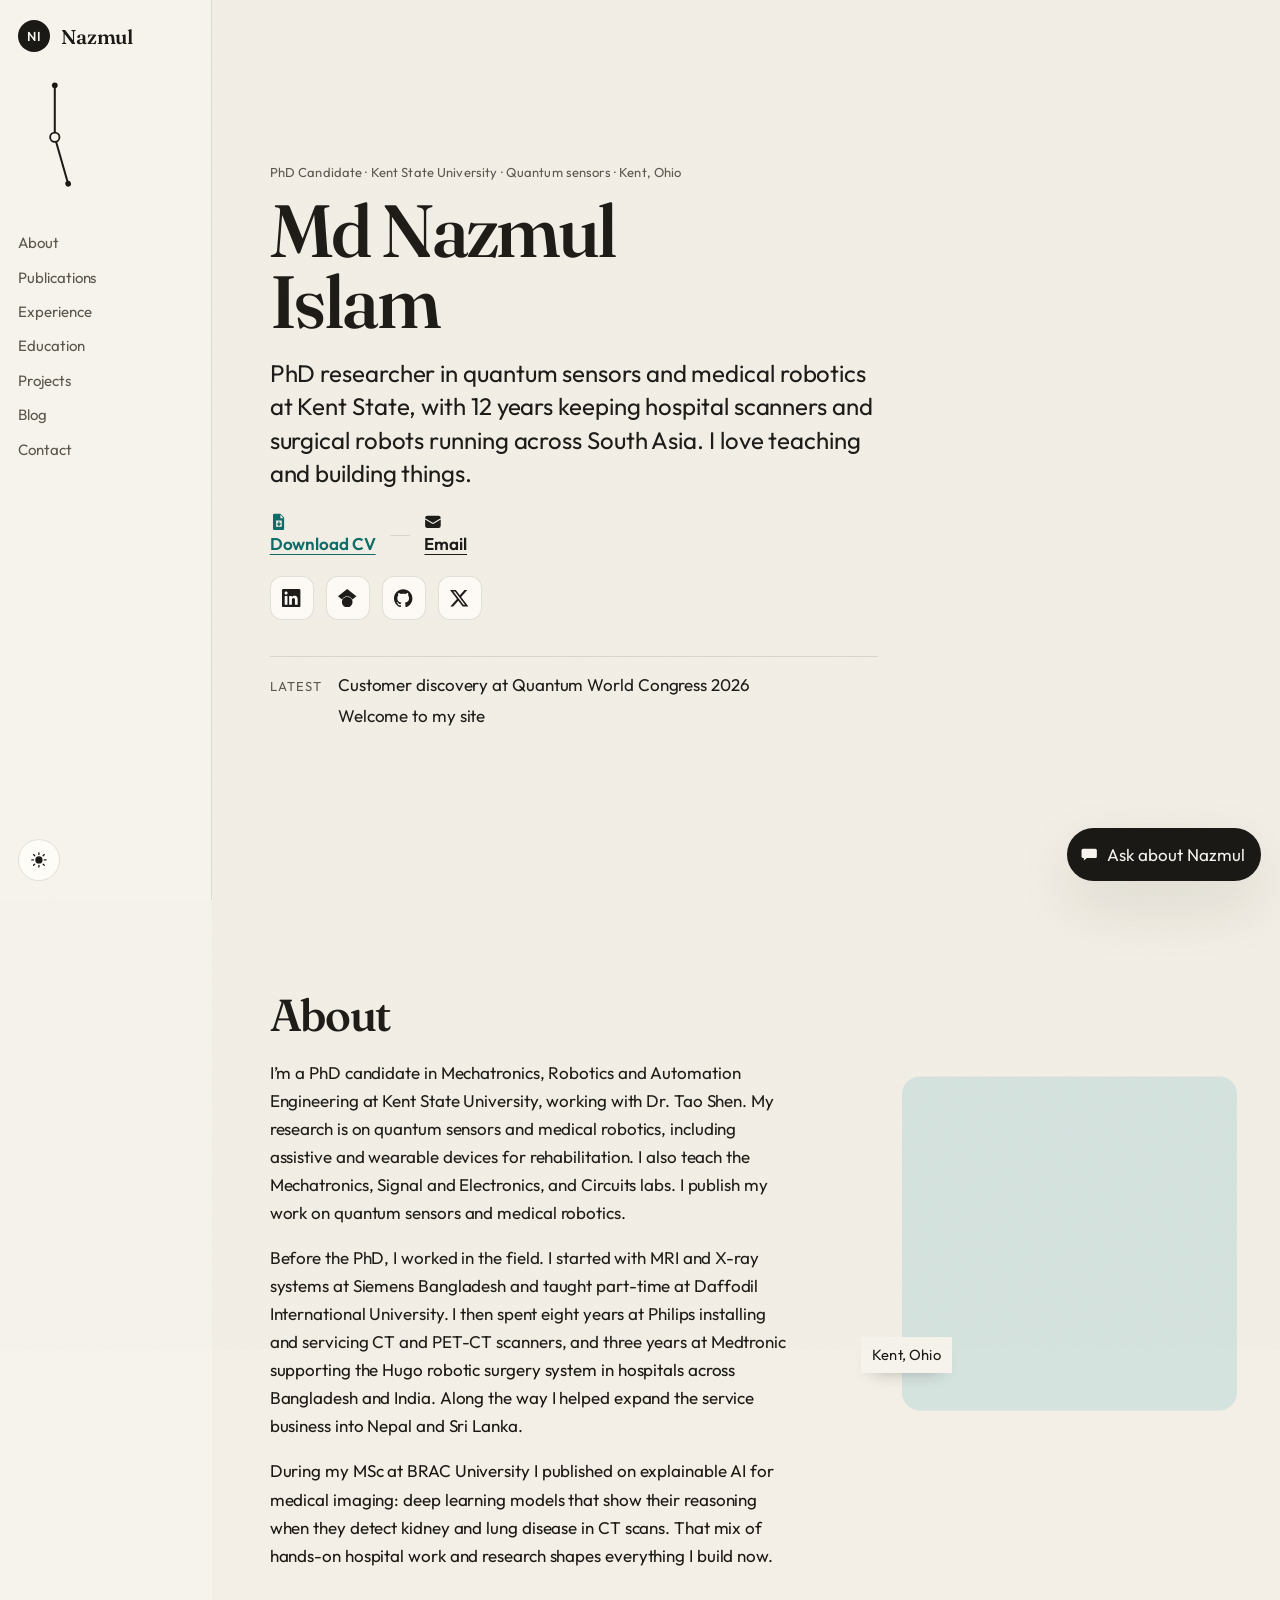
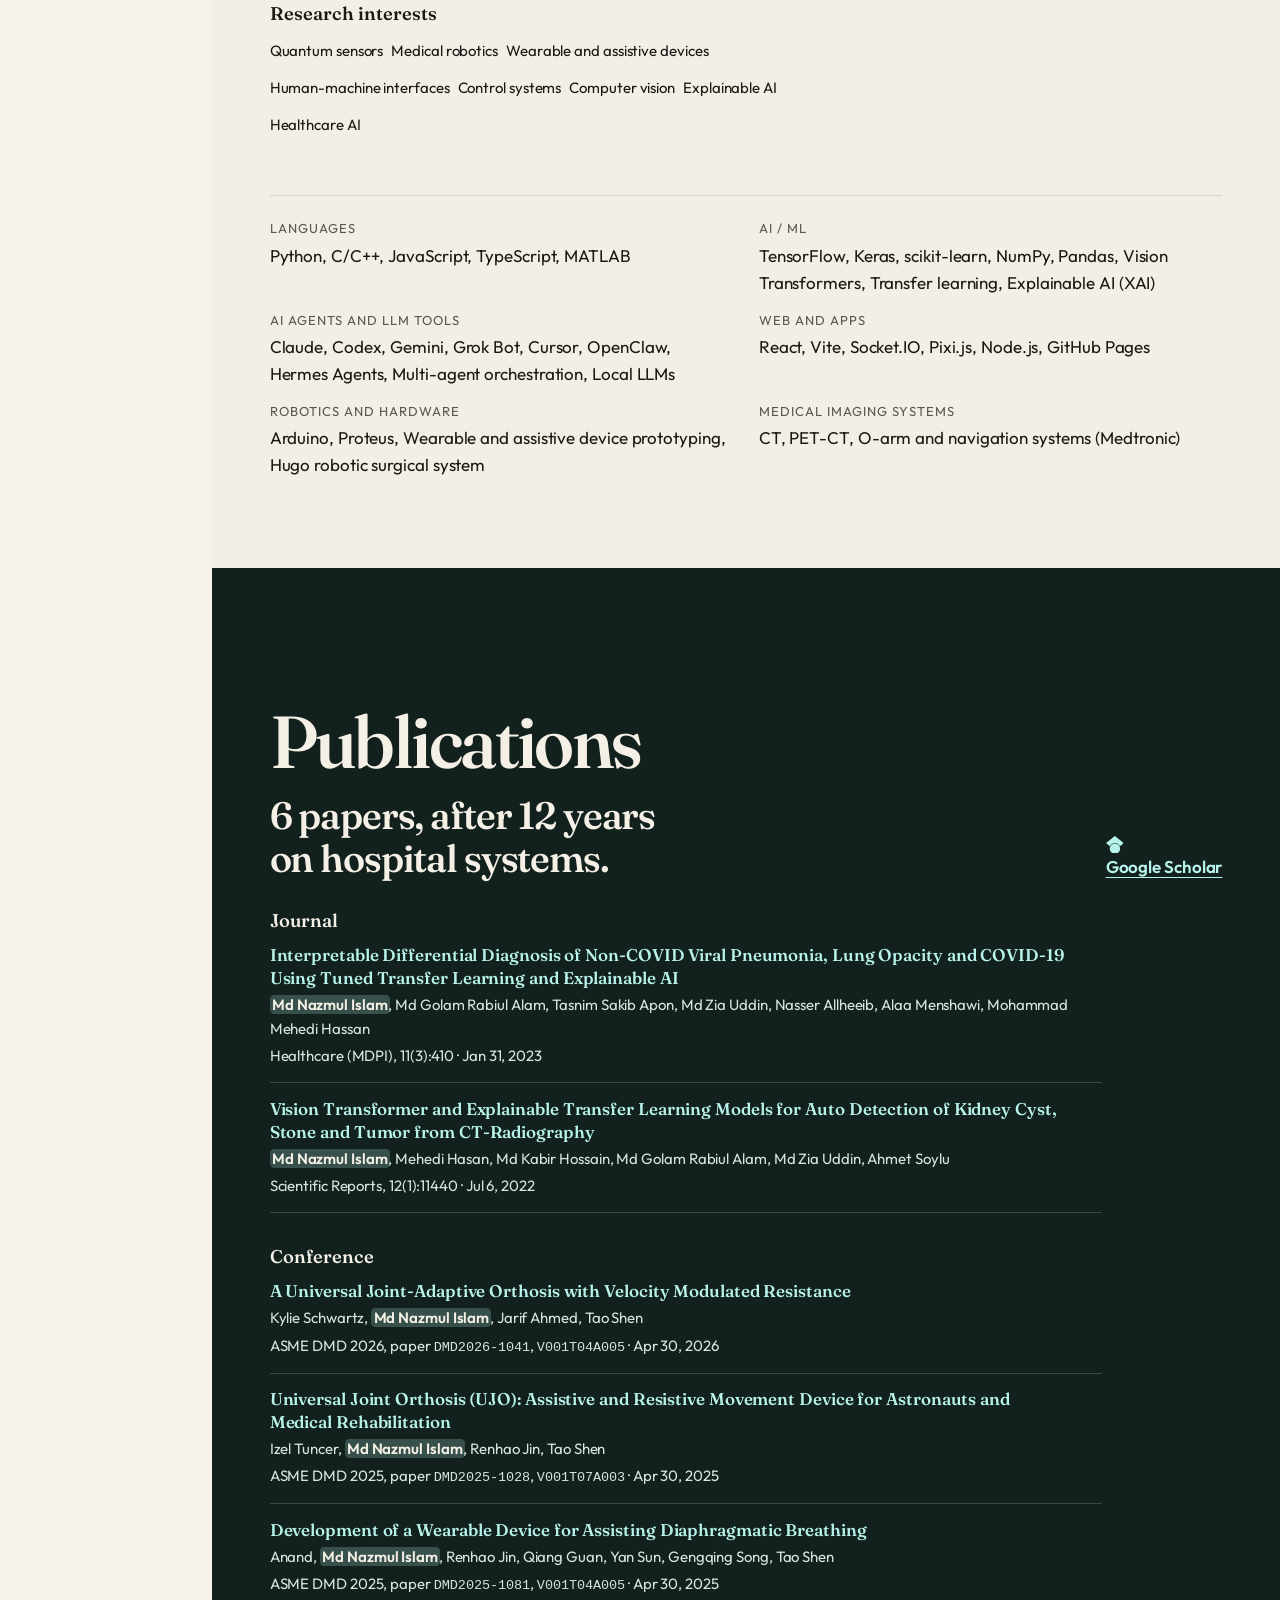
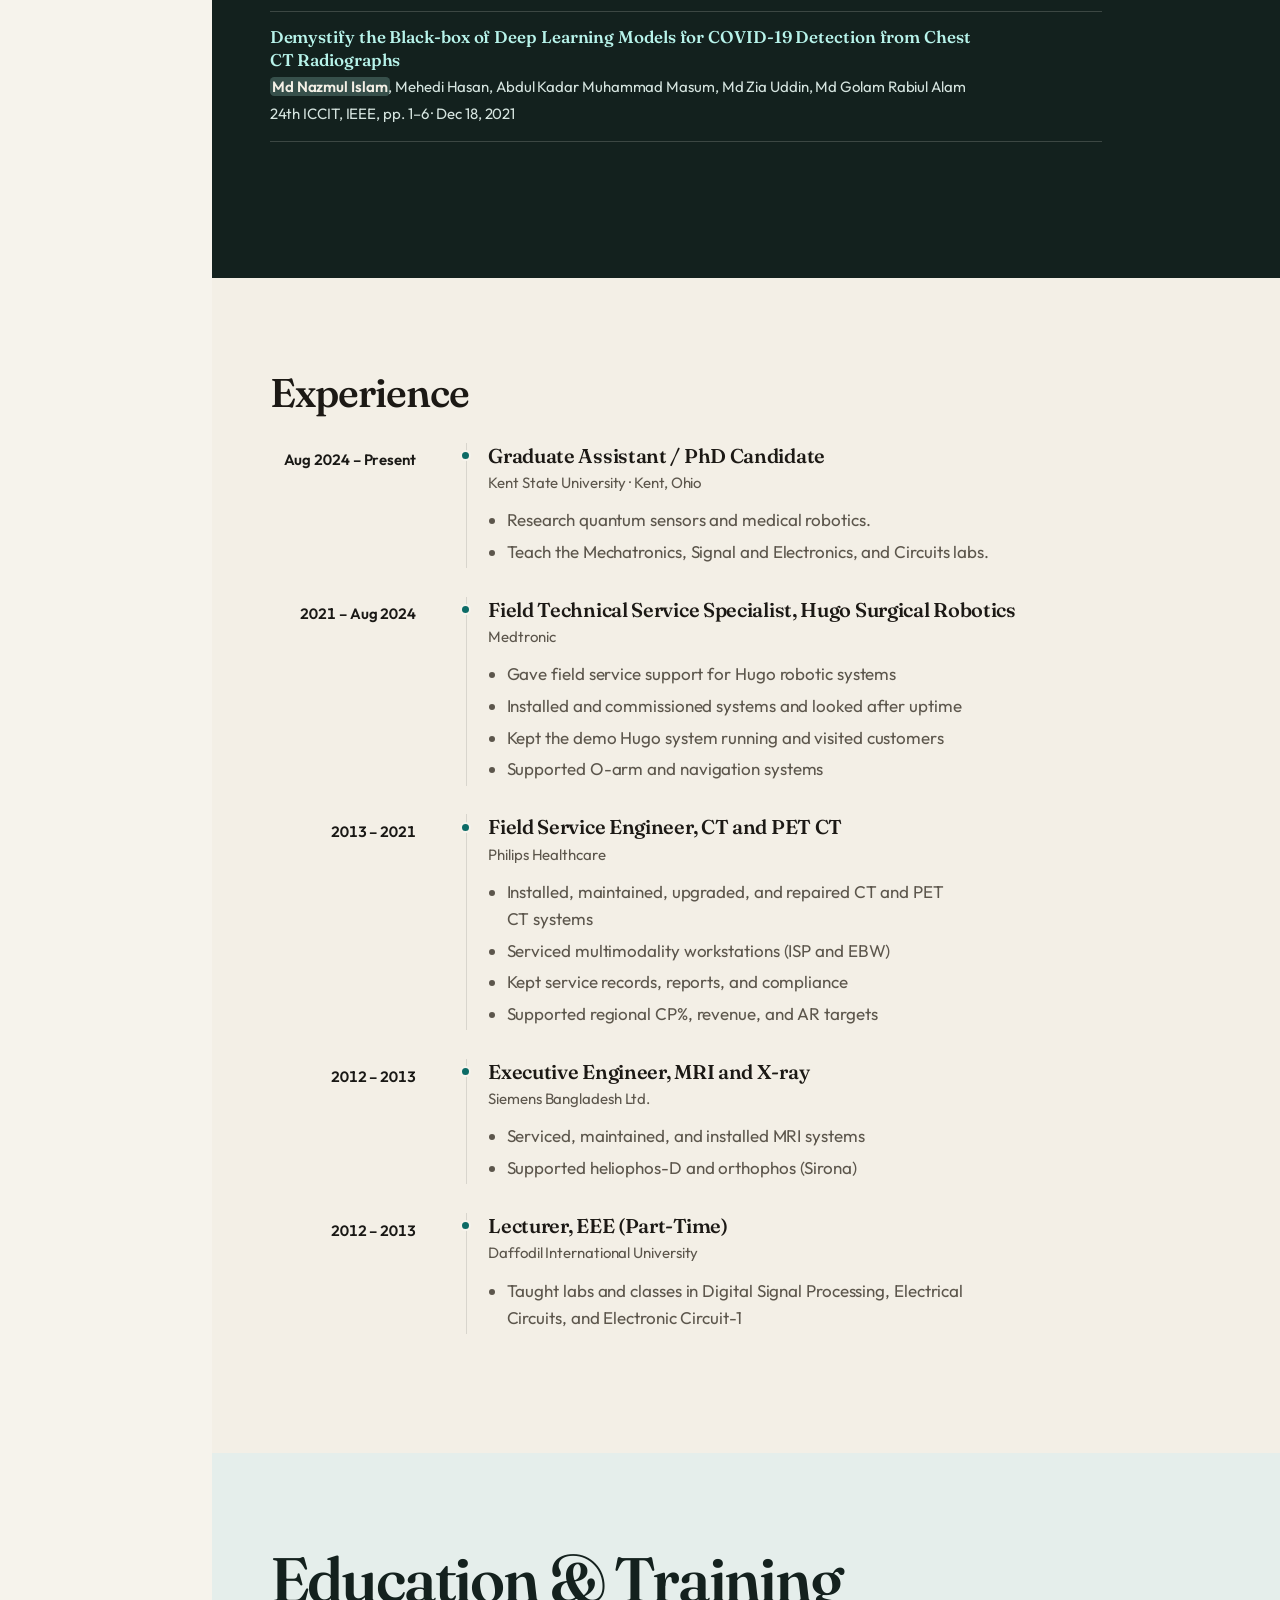
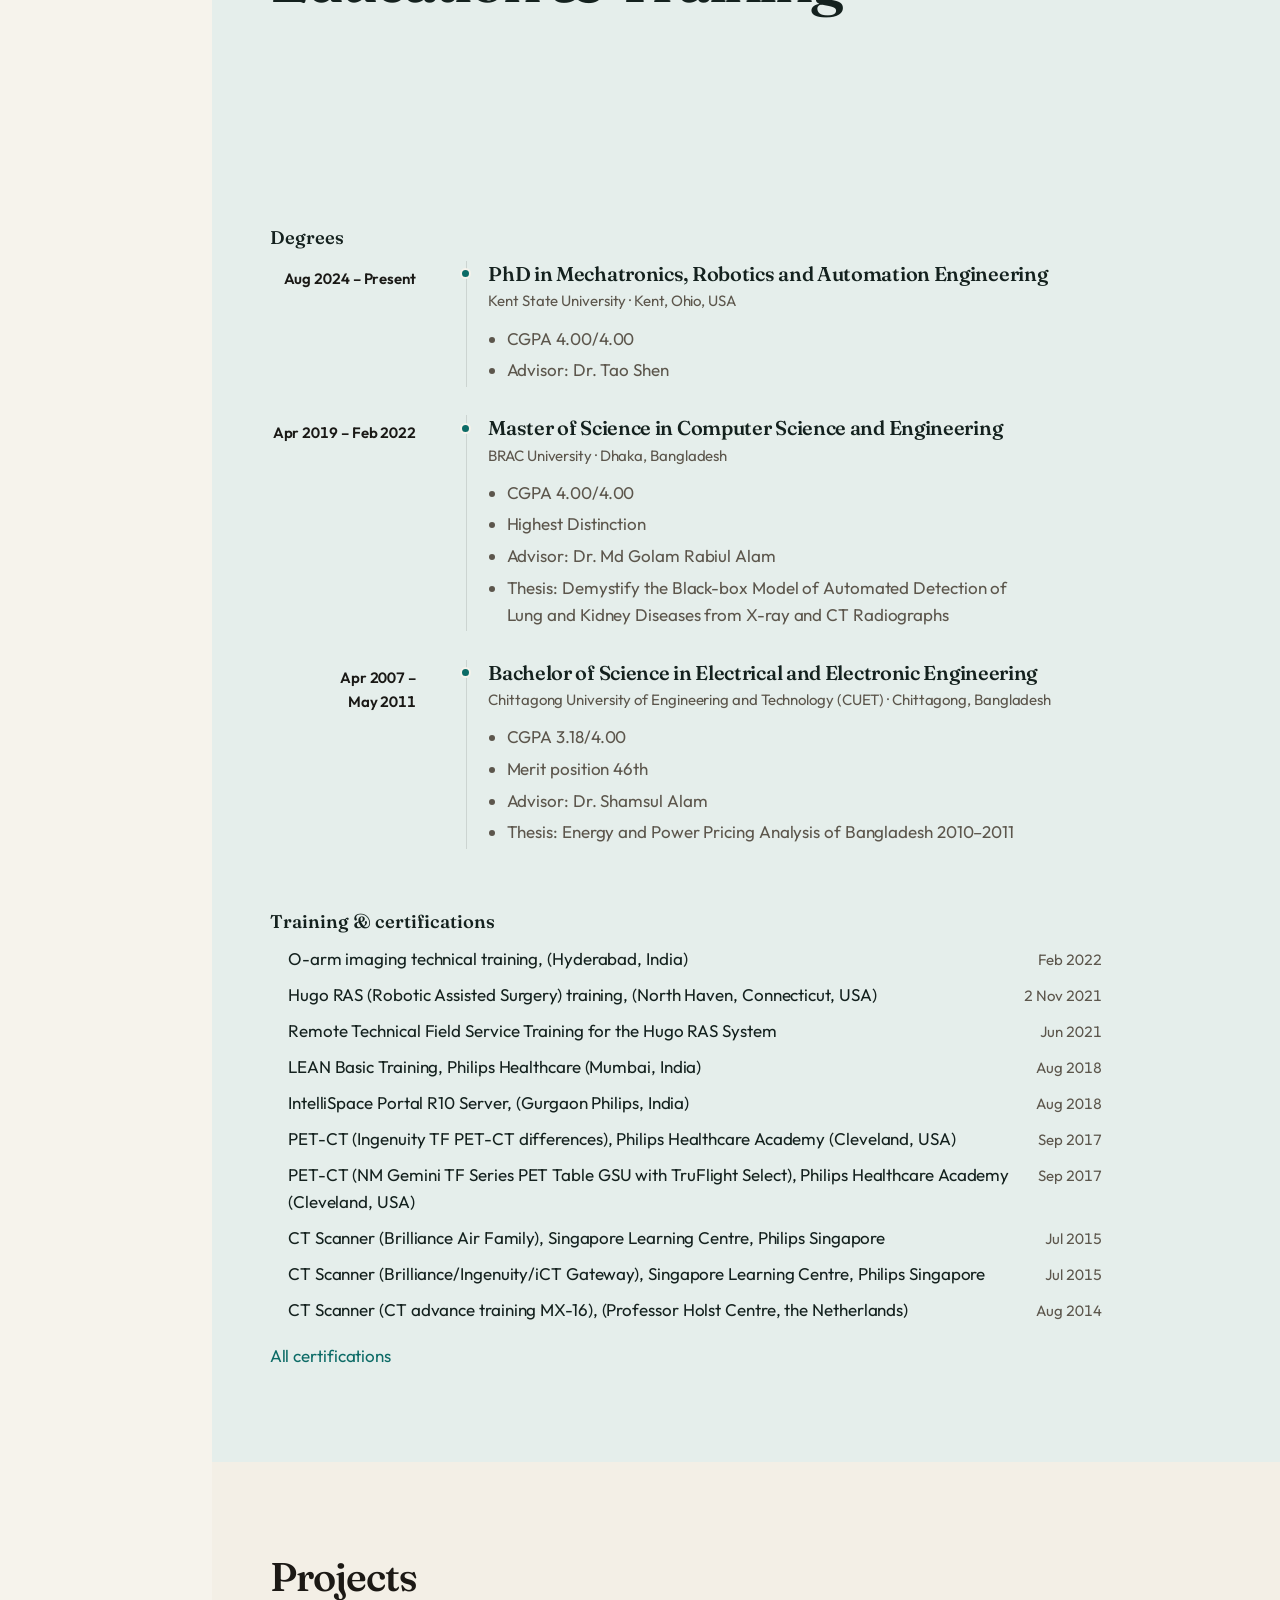
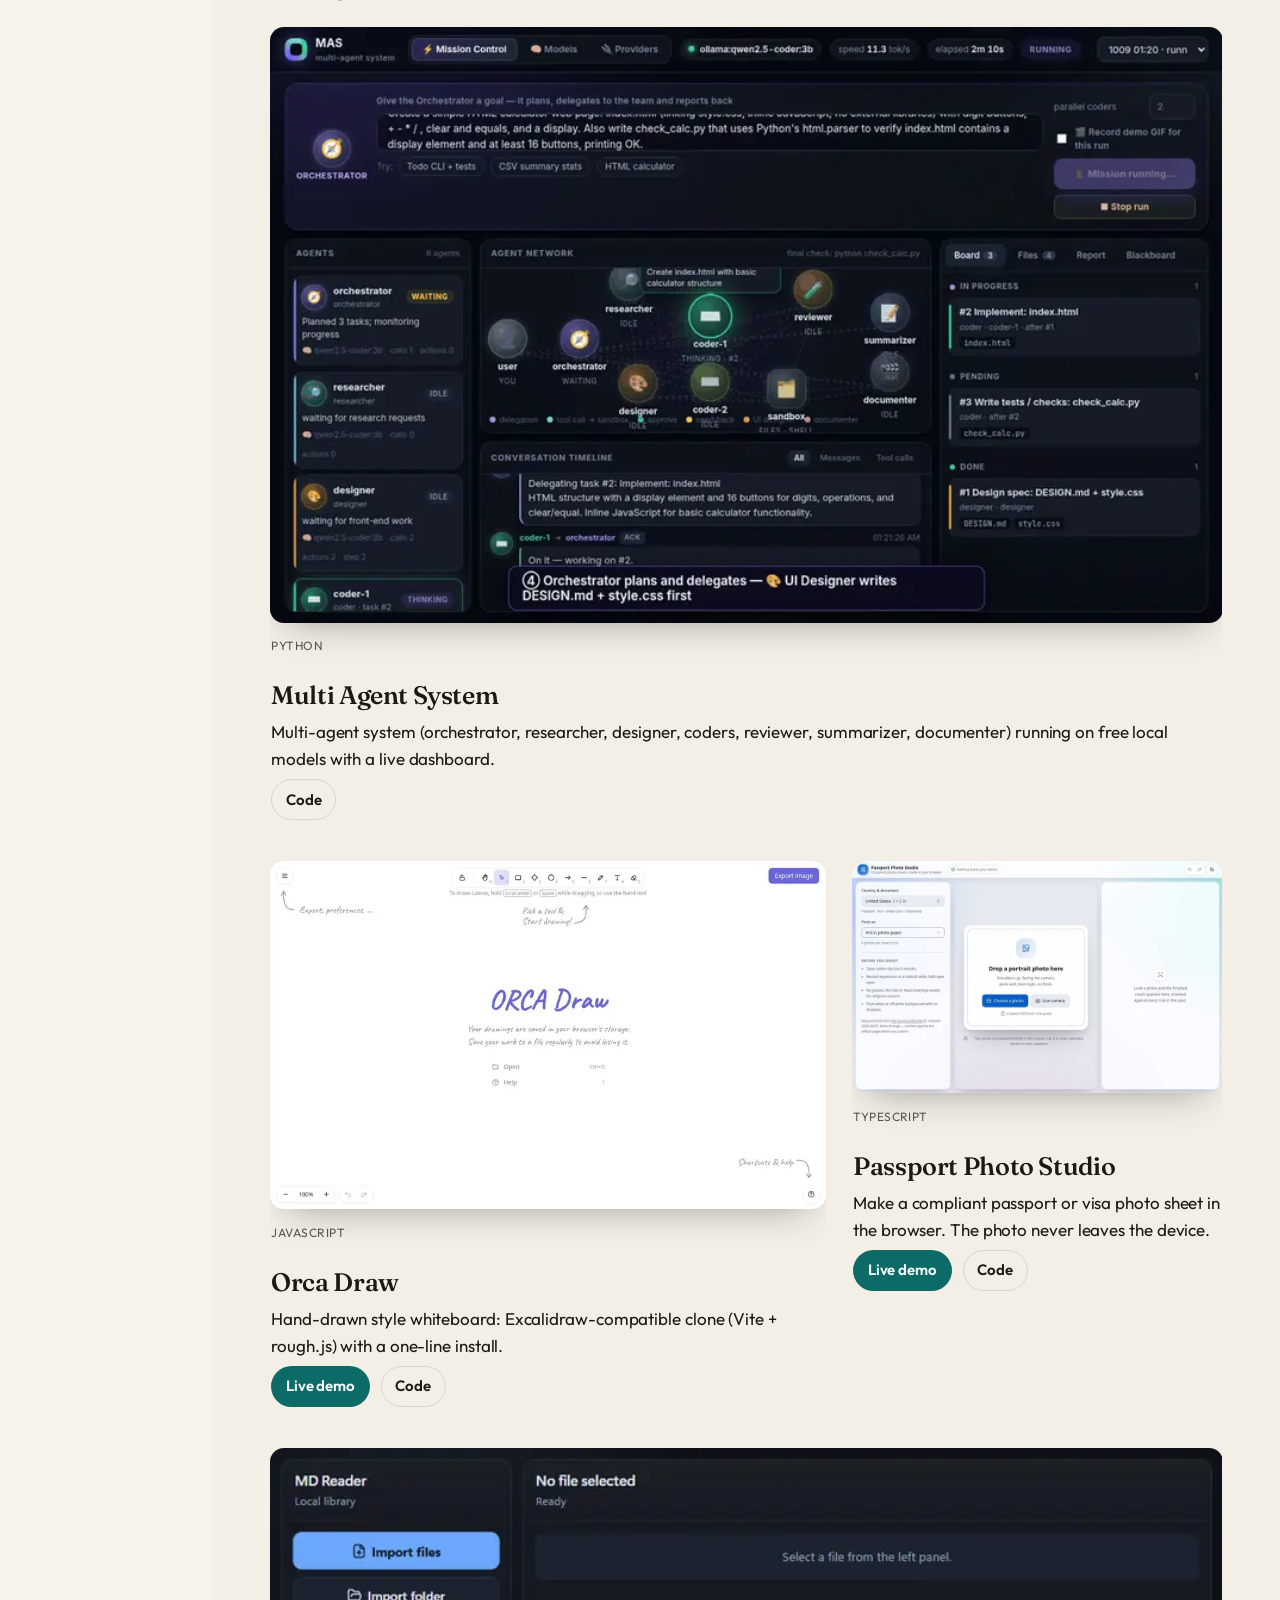
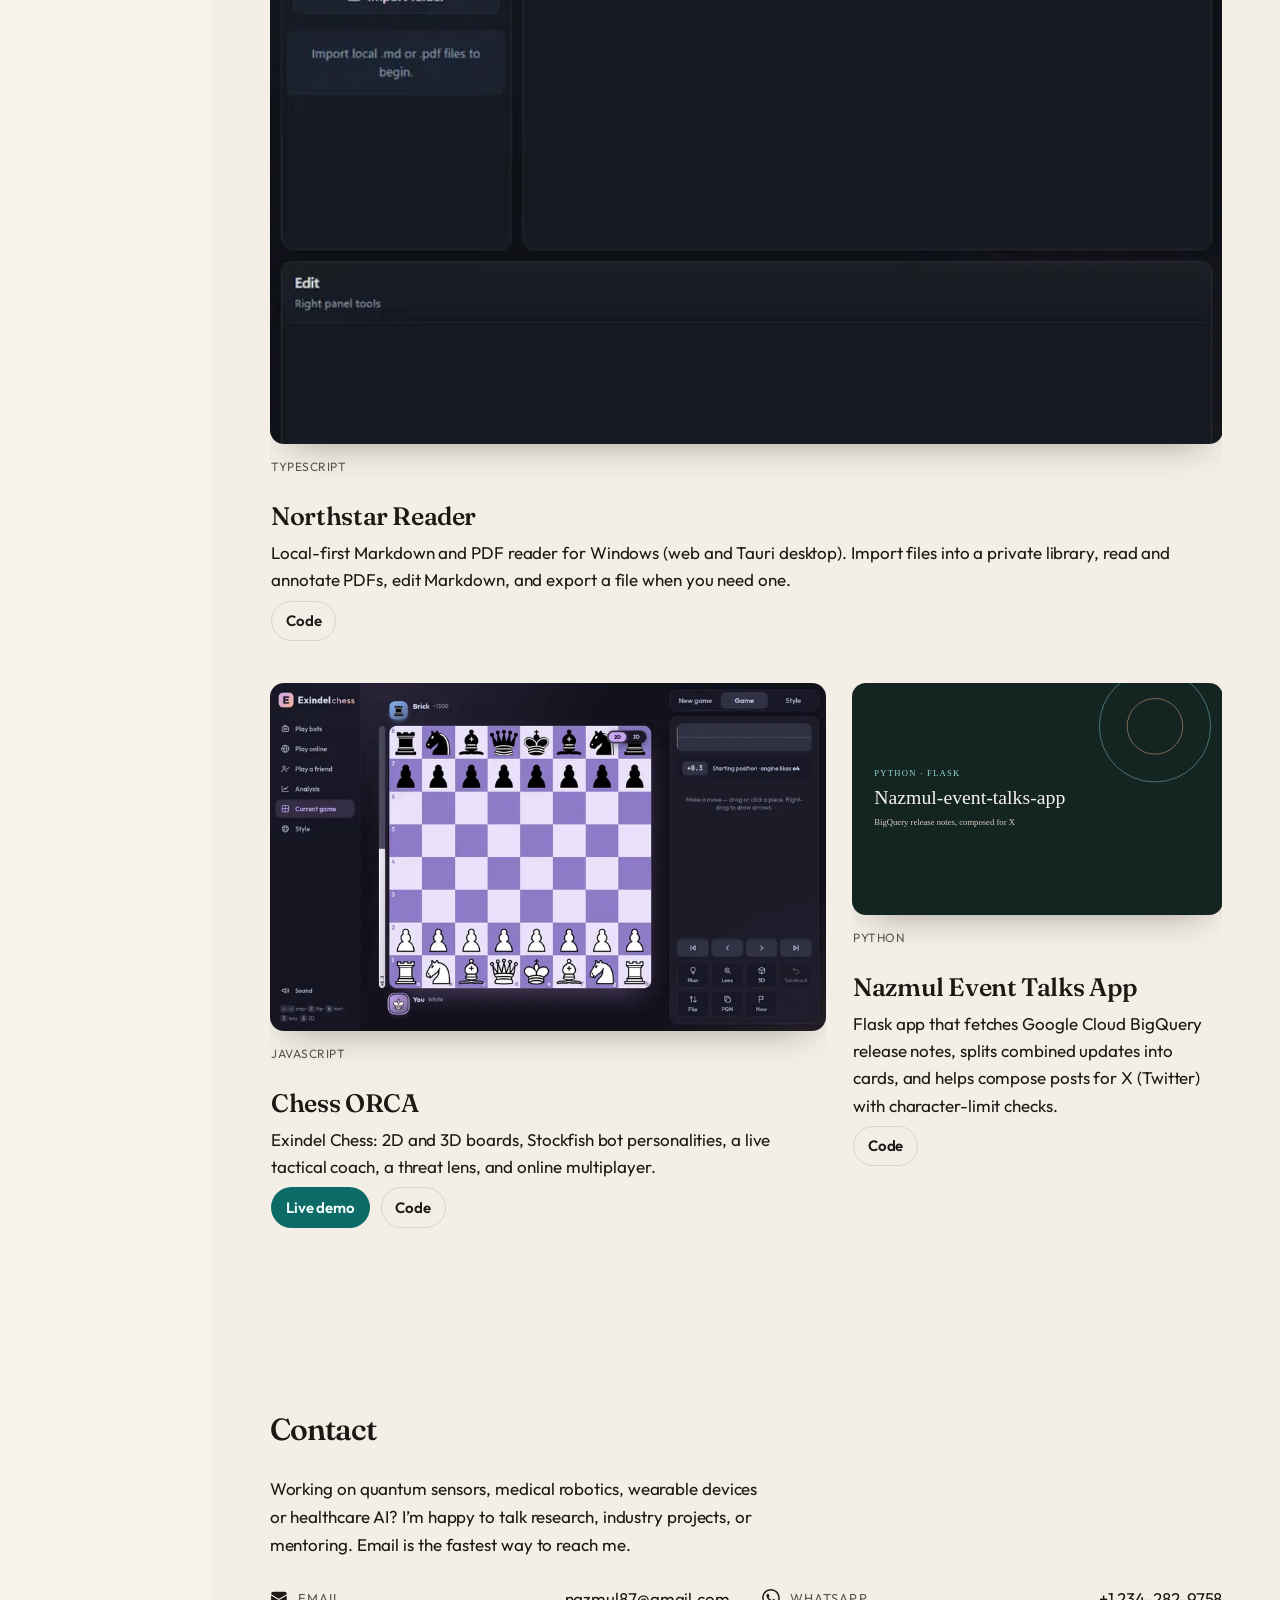
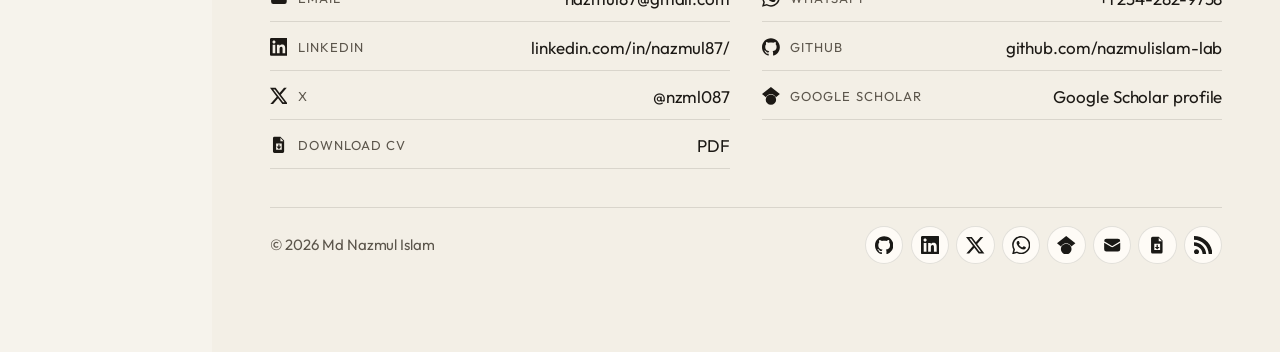
==== commit 99011ce9: "Polish the portfolio with chaptered scroll craft. Keep every fact in place, and give the page a marg" ====
--- a/index.html
+++ b/index.html
@@ -35,7 +35,9 @@
     <link rel="preload" href="assets/fonts/fraunces.woff2" as="font" type="font/woff2" crossorigin />
     <link rel="preload" href="assets/fonts/outfit.woff2" as="font" type="font/woff2" crossorigin />
     <link rel="preload" as="image" href="assets/portrait.jpg" />
+    <link rel="stylesheet" href="vendor/scrollcraft.css" />
     <link rel="stylesheet" href="css/styles.css" />
+    <link rel="stylesheet" href="css/craft.css" />
     <script>
       document.documentElement.classList.add("js");
       (function () {
@@ -53,11 +55,27 @@
   </head>
   <body>
     <a class="skip" href="#main">Skip to content</a>
+    <div class="sc-grain" aria-hidden="true"></div>
     <header class="site-header">
       <a class="wordmark" href="#top">
         <span class="mark" aria-hidden="true">NI</span>
         <span data-given>Nazmul</span>
       </a>
+      <div class="bench" data-bench>
+        <svg class="joint" viewBox="0 0 80 150" aria-hidden="true" focusable="false">
+          <g class="joint-fixed" fill="none" stroke="currentColor" stroke-width="2.25" stroke-linecap="round">
+            <circle cx="40" cy="16" r="3.2" fill="currentColor" stroke="none" />
+            <line x1="40" y1="16" x2="40" y2="74" />
+          </g>
+          <g class="joint-distal" fill="none" stroke="currentColor" stroke-width="2.25" stroke-linecap="round">
+            <line x1="40" y1="74" x2="40" y2="128" />
+            <circle cx="40" cy="128" r="3.2" fill="currentColor" stroke="none" />
+          </g>
+          <circle class="joint-hub" cx="40" cy="74" r="5.2" stroke-width="2" />
+          <path class="joint-resist" d="M57.5 74 A17.5 17.5 0 0 1 40 91.5" fill="none" stroke-width="3.25" stroke-linecap="round" />
+        </svg>
+      </div>
+      <p class="folio-now"><span class="visually-hidden">Current section: </span><span data-folio-now></span></p>
       <button class="nav-toggle" type="button" data-nav-toggle aria-expanded="false" aria-controls="site-nav">
         Menu
       </button>
@@ -65,6 +83,7 @@
         <a href="#about">About</a>
         <a href="#publications">Publications</a>
         <a href="#experience">Experience</a>
+        <a href="#education">Education</a>
         <a href="#projects">Projects</a>
         <a href="blog/index.html">Blog</a>
         <a href="#contact">Contact</a>
@@ -75,75 +94,57 @@
     <main id="main">
       <p class="status" data-status role="status" hidden>Loading profile…</p>
 
-      <section class="hero" id="top">
-        <div class="hero-copy">
-          <p class="eyebrow" data-eyebrow>PhD Candidate · Kent State University · Quantum sensors · Kent, Ohio</p>
-          <h1 data-name>Md Nazmul Islam</h1>
+      <section class="chapter chapter-title" id="top" data-sc-act="flow">
+        <p class="eyebrow" data-eyebrow>PhD Candidate · Kent State University · Quantum sensors · Kent, Ohio</p>
+        <h1 data-name data-sc-cue="0 1 0 0.22" data-sc-kinetic="lines">Md Nazmul Islam</h1>
+        <div class="title-stack" data-sc-in data-sc-stagger="50">
           <p class="value" data-value>PhD researcher in quantum sensors and medical robotics at Kent State, with 12 years keeping hospital scanners and surgical robots running across South Asia. I love teaching and building things.</p>
-          <div class="hero-actions">
-            <a class="button button-primary" data-cv-link data-icon="cv" href="assets/cv.pdf" download>Download CV</a>
-            <a class="button button-ghost" data-email-link data-icon="email" href="mailto:nazmul87@gmail.com">Email</a>
-            <span class="hero-actions-rule" aria-hidden="true"></span>
-            <nav class="hero-social" data-hero-social aria-label="Profiles"><!-- build:hero-social -->
+          <p class="running-cta">
+            <a data-cv-link data-icon="cv" href="assets/cv.pdf" download>Download CV</a>
+            <span class="running-rule" aria-hidden="true"></span>
+            <a data-email-link data-icon="email" href="mailto:nazmul87@gmail.com">Email</a>
+          </p>
+          <nav class="hero-social" data-hero-social aria-label="Profiles"><!-- build:hero-social -->
 <a href="https://www.linkedin.com/in/nazmul87/" target="_blank" rel="noopener noreferrer" title="LinkedIn" aria-label="LinkedIn"><svg viewBox="0 0 24 24" aria-hidden="true" focusable="false" class="icon"><path fill="currentColor" d="M20.447 20.452h-3.554v-5.569c0-1.328-.027-3.037-1.852-3.037-1.853 0-2.136 1.445-2.136 2.939v5.667H9.351V9h3.414v1.561h.046c.477-.9 1.637-1.85 3.37-1.85 3.601 0 4.267 2.37 4.267 5.455v6.286zM5.337 7.433c-1.144 0-2.063-.926-2.063-2.065 0-1.138.92-2.063 2.063-2.063 1.14 0 2.064.925 2.064 2.063 0 1.139-.925 2.065-2.064 2.065zm1.782 13.019H3.555V9h3.564v11.452zM22.225 0H1.771C.792 0 0 .774 0 1.729v20.542C0 23.227.792 24 1.771 24h20.451C23.2 24 24 23.227 24 22.271V1.729C24 .774 23.2 0 22.222 0h.003z"/></svg></a>
 <a href="https://scholar.google.com/citations?user=L6BZ7JoAAAAJ&amp;hl=en" target="_blank" rel="noopener noreferrer" title="Google Scholar" aria-label="Google Scholar"><svg viewBox="0 0 24 24" aria-hidden="true" focusable="false" class="icon"><path fill="currentColor" d="M5.242 13.769L0 9.5 12 0l12 9.5-5.242 4.269C17.548 11.249 14.978 9.5 12 9.5c-2.977 0-5.548 1.748-6.758 4.269zM12 10a7 7 0 1 0 0 14 7 7 0 0 0 0-14z"/></svg></a>
 <a href="https://github.com/nazmulislam-lab" target="_blank" rel="noopener noreferrer" title="GitHub" aria-label="GitHub"><svg viewBox="0 0 24 24" aria-hidden="true" focusable="false" class="icon"><path fill="currentColor" d="M12 .297c-6.63 0-12 5.373-12 12 0 5.303 3.438 9.8 8.205 11.385.6.113.82-.258.82-.577 0-.285-.01-1.04-.015-2.04-3.338.724-4.042-1.61-4.042-1.61C4.422 18.07 3.633 17.7 3.633 17.7c-1.087-.744.084-.729.084-.729 1.205.084 1.838 1.236 1.838 1.236 1.07 1.835 2.809 1.305 3.495.998.108-.776.417-1.305.76-1.605-2.665-.3-5.466-1.332-5.466-5.93 0-1.31.465-2.38 1.235-3.22-.135-.303-.54-1.523.105-3.176 0 0 1.005-.322 3.3 1.23.96-.267 1.98-.399 3-.405 1.02.006 2.04.138 3 .405 2.28-1.552 3.285-1.23 3.285-1.23.645 1.653.24 2.873.12 3.176.765.84 1.23 1.91 1.23 3.22 0 4.61-2.805 5.625-5.475 5.92.42.36.81 1.096.81 2.22 0 1.606-.015 2.896-.015 3.286 0 .315.21.69.825.57C20.565 22.092 24 17.592 24 12.297c0-6.627-5.373-12-12-12"/></svg></a>
 <a href="https://x.com/nzml087" target="_blank" rel="noopener noreferrer" title="X (@nzml087)" aria-label="X (@nzml087)"><svg viewBox="0 0 24 24" aria-hidden="true" focusable="false" class="icon"><path fill="currentColor" d="M18.901 1.153h3.68l-8.04 9.19L24 22.846h-7.406l-5.8-7.584-6.638 7.584H.474l8.6-9.83L0 1.154h7.594l5.243 6.932ZM17.61 20.644h2.039L6.486 3.24H4.298Z"/></svg></a>
 <!-- /build:hero-social --></nav>
-          </div>
-        </div>
-        <figure class="portrait-slot">
-          <img
-            data-portrait
-            src="assets/portrait.jpg"
-            width="300"
-            height="380"
-            alt="Md Nazmul Islam"
-            fetchpriority="high"
-          />
-        </figure>
-      </section>
-
-      <aside class="news-ticker" aria-label="Latest news" data-news>
-        <p class="news-label">Latest</p>
-        <div class="news-viewport">
-          <div class="news-track">
+          <aside class="news-line" aria-label="Latest notes" data-news>
+            <p class="news-label">Latest</p>
             <ul class="news-list"><!-- build:news -->
 <li><a href="blog/post.html?slug=qwc-2026">Customer discovery at Quantum World Congress 2026</a></li>
 <li><a href="blog/post.html?slug=welcome">Welcome to my site</a></li>
-<li aria-hidden="true"><a href="blog/post.html?slug=qwc-2026" tabindex="-1">Customer discovery at Quantum World Congress 2026</a></li>
-<li aria-hidden="true"><a href="blog/post.html?slug=welcome" tabindex="-1">Welcome to my site</a></li>
-<li aria-hidden="true"><a href="blog/post.html?slug=qwc-2026" tabindex="-1">Customer discovery at Quantum World Congress 2026</a></li>
-<li aria-hidden="true"><a href="blog/post.html?slug=welcome" tabindex="-1">Welcome to my site</a></li>
-<li aria-hidden="true"><a href="blog/post.html?slug=qwc-2026" tabindex="-1">Customer discovery at Quantum World Congress 2026</a></li>
-<li aria-hidden="true"><a href="blog/post.html?slug=welcome" tabindex="-1">Welcome to my site</a></li>
 <!-- /build:news --></ul>
-            <ul class="news-list" aria-hidden="true"><!-- build:news-dup -->
-<li aria-hidden="true"><a href="blog/post.html?slug=qwc-2026" tabindex="-1">Customer discovery at Quantum World Congress 2026</a></li>
-<li aria-hidden="true"><a href="blog/post.html?slug=welcome" tabindex="-1">Welcome to my site</a></li>
-<li aria-hidden="true"><a href="blog/post.html?slug=qwc-2026" tabindex="-1">Customer discovery at Quantum World Congress 2026</a></li>
-<li aria-hidden="true"><a href="blog/post.html?slug=welcome" tabindex="-1">Welcome to my site</a></li>
-<li aria-hidden="true"><a href="blog/post.html?slug=qwc-2026" tabindex="-1">Customer discovery at Quantum World Congress 2026</a></li>
-<li aria-hidden="true"><a href="blog/post.html?slug=welcome" tabindex="-1">Welcome to my site</a></li>
-<li aria-hidden="true"><a href="blog/post.html?slug=qwc-2026" tabindex="-1">Customer discovery at Quantum World Congress 2026</a></li>
-<li aria-hidden="true"><a href="blog/post.html?slug=welcome" tabindex="-1">Welcome to my site</a></li>
-<!-- /build:news-dup --></ul>
-          </div>
-        </div>
-      </aside>
-
-      <section id="about" class="section reveal">
-        <div class="section-head">
-          <h2>About</h2>
-        </div>
-        <div class="about-grid">
-          <div>
-          <div class="prose" data-about><!-- build:about -->
+          </aside>
+        </div>
+      </section>
+
+      <section id="about" class="chapter chapter-about" data-sc-act="flow">
+        <div class="about-spread">
+          <h2 class="about-title">About</h2>
+          <figure class="portrait-stage">
+            <div class="portrait-mat" data-sc-parallax="-1.05" aria-hidden="true"></div>
+            <div class="portrait-frame" data-sc-reveal="right" data-sc-reveal-at="0.05 0.24">
+              <img
+                data-portrait
+                data-sc-parallax="-0.4"
+                src="assets/portrait.jpg"
+                width="300"
+                height="380"
+                alt="Md Nazmul Islam"
+                fetchpriority="high"
+              />
+            </div>
+            <figcaption class="portrait-caption" data-sc-parallax="0.5">Kent, Ohio</figcaption>
+          </figure>
+          <div class="about-copy">
+          <div class="prose" data-about data-sc-in data-sc-stagger="55"><!-- build:about -->
 <p>I’m a PhD candidate in Mechatronics, Robotics and Automation Engineering at Kent State University, working with Dr. Tao Shen. My research is on quantum sensors and medical robotics, including assistive and wearable devices for rehabilitation. I also teach the Mechatronics, Signal and Electronics, and Circuits labs. I publish my work on quantum sensors and medical robotics.</p>
 <p>Before the PhD, I worked in the field. I started with MRI and X-ray systems at Siemens Bangladesh and taught part-time at Daffodil International University. I then spent eight years at Philips installing and servicing CT and PET-CT scanners, and three years at Medtronic supporting the Hugo robotic surgery system in hospitals across Bangladesh and India. Along the way I helped expand the service business into Nepal and Sri Lanka.</p>
 <p>During my MSc at BRAC University I published on explainable AI for medical imaging: deep learning models that show their reasoning when they detect kidney and lung disease in CT scans. That mix of hands-on hospital work and research shapes everything I build now.</p>
 <!-- /build:about --></div>
-          <p class="interest-label">Research interests</p>
+          <h3 class="subhead">Research interests</h3>
           <ul class="interests" data-interests><!-- build:interests -->
 <li>Quantum sensors</li>
 <li>Medical robotics</li>
@@ -155,7 +156,8 @@
 <li>Healthcare AI</li>
 <!-- /build:interests --></ul>
           </div>
-          <dl class="skills" data-skills><!-- build:skills -->
+        </div>
+          <dl class="skills" data-skills data-sc-in data-sc-stagger="40"><!-- build:skills -->
 <div><dt>Languages</dt><dd>Python, C/C++, JavaScript, TypeScript, MATLAB</dd></div>
 <div><dt>AI / ML</dt><dd>TensorFlow, Keras, scikit-learn, NumPy, Pandas, Vision Transformers, Transfer learning, Explainable AI (XAI)</dd></div>
 <div><dt>AI agents and LLM tools</dt><dd>Claude, Codex, Gemini, Grok Bot, Cursor, OpenClaw, Hermes Agents, Multi-agent orchestration, Local LLMs</dd></div>
@@ -166,13 +168,14 @@
         </div>
       </section>
 
-      <section id="publications" class="section reveal" data-publications-section>
+      <section id="publications" class="chapter chapter-papers" data-publications-section>
         <div class="section-head section-head-split">
           <div>
             <h2 data-publications-title>Publications</h2>
+            <p class="paper-lead"><span class="sc-nums" data-paper-count data-sc-count="0 6">6</span> papers, after <span class="sc-nums" data-sc-count="0 12">12</span> years on hospital systems.</p>
           </div>
           <a
-            class="button button-ghost"
+            class="text-link"
             data-scholar-link
             data-icon="scholar"
             href="https://scholar.google.com/citations?user=L6BZ7JoAAAAJ&hl=en"
@@ -192,11 +195,11 @@
         </div>
       </section>
 
-      <section id="experience" class="section reveal">
+      <section id="experience" class="chapter chapter-field">
         <div class="section-head">
           <h2>Experience</h2>
         </div>
-        <div class="timeline" data-experience><!-- build:experience -->
+        <div class="timeline" data-experience data-sc-in data-sc-stagger="46"><!-- build:experience -->
 <article class="job"><p class="job-dates">Aug 2024 – Present</p><div class="job-body"><span class="job-mark" aria-hidden="true"></span><h3>Graduate Assistant / PhD Candidate</h3><p class="job-org">Kent State University · Kent, Ohio</p><ul class="duties"><li>Research quantum sensors and medical robotics.</li><li>Teach the Mechatronics, Signal and Electronics, and Circuits labs.</li></ul></div></article>
 <article class="job"><p class="job-dates">2021 – Aug 2024</p><div class="job-body"><span class="job-mark" aria-hidden="true"></span><h3>Field Technical Service Specialist, Hugo Surgical Robotics</h3><p class="job-org">Medtronic</p><ul class="duties"><li>Gave field service support for Hugo robotic systems</li><li>Installed and commissioned systems and looked after uptime</li><li>Kept the demo Hugo system running and visited customers</li><li>Supported O-arm and navigation systems</li></ul></div></article>
 <article class="job"><p class="job-dates">2013 – 2021</p><div class="job-body"><span class="job-mark" aria-hidden="true"></span><h3>Field Service Engineer, CT and PET CT</h3><p class="job-org">Philips Healthcare</p><ul class="duties"><li>Installed, maintained, upgraded, and repaired CT and PET CT systems</li><li>Serviced multimodality workstations (ISP and EBW)</li><li>Kept service records, reports, and compliance</li><li>Supported regional CP%, revenue, and AR targets</li></ul></div></article>
@@ -205,8 +208,8 @@
 <!-- /build:experience --></div>
       </section>
 
-      <section id="education" class="section reveal">
-        <div class="section-head">
+      <section id="education" class="chapter chapter-study" data-sc-act="flow">
+        <div class="study-plate" data-sc-reveal="up" data-sc-reveal-at="0.02 0.14">
           <h2>Education &amp; Training</h2>
         </div>
         <h3 class="subhead">Degrees</h3>
@@ -244,21 +247,21 @@
         </details>
       </section>
 
-      <section id="projects" class="section reveal">
+      <section id="projects" class="chapter chapter-work">
         <div class="section-head">
           <h2>Projects</h2>
         </div>
         <div class="project-grid" data-projects><!-- build:projects -->
-<article class="project-card"><div class="project-media"><img src="assets/projects/multi-agent-system.webp" srcset="assets/projects/multi-agent-system-800.webp 800w, assets/projects/multi-agent-system.webp 1200w" sizes="(max-width: 860px) 100vw, 520px" alt="Live dashboard of the multi-agent system" width="1200" height="751" loading="lazy" decoding="async"></div><div class="project-body"><div class="project-top"><span class="pill">Python</span></div><h3>Multi Agent System</h3><p>Multi-agent system (orchestrator, researcher, designer, coders, reviewer, summarizer, documenter) running on free local models with a live dashboard.</p><div class="project-links"><a class="button button-ghost" href="https://github.com/nazmulislam-lab/multi-agent-system" target="_blank" rel="noopener noreferrer">Code</a></div></div></article>
-<article class="project-card"><div class="project-media"><img src="assets/projects/orca-draw.webp" srcset="assets/projects/orca-draw-800.webp 800w, assets/projects/orca-draw.webp 1280w" sizes="(max-width: 860px) 100vw, 520px" alt="Orca Draw whiteboard in the browser" width="1280" height="800" loading="lazy" decoding="async"></div><div class="project-body"><div class="project-top"><span class="pill">JavaScript</span></div><h3>Orca Draw</h3><p>Hand-drawn style whiteboard — Excalidraw-compatible clone (Vite + rough.js) with a one-line install.</p><div class="project-links"><a class="button button-primary" href="https://nazmulislam-lab.github.io/orca-draw/" target="_blank" rel="noopener noreferrer">Live demo</a><a class="button button-ghost" href="https://github.com/nazmulislam-lab/orca-draw" target="_blank" rel="noopener noreferrer">Code</a></div></div></article>
-<article class="project-card"><div class="project-media"><img src="assets/projects/passport-photo-studio.webp" srcset="assets/projects/passport-photo-studio-800.webp 800w, assets/projects/passport-photo-studio.webp 1280w" sizes="(max-width: 860px) 100vw, 520px" alt="Passport Photo Studio in the browser" width="1280" height="800" loading="lazy" decoding="async"></div><div class="project-body"><div class="project-top"><span class="pill">TypeScript</span></div><h3>Passport Photo Studio</h3><p>Make a compliant passport or visa photo sheet in the browser. The photo never leaves the device.</p><div class="project-links"><a class="button button-primary" href="https://nazmulislam-lab.github.io/passport-photo-studio/" target="_blank" rel="noopener noreferrer">Live demo</a><a class="button button-ghost" href="https://github.com/nazmulislam-lab/passport-photo-studio" target="_blank" rel="noopener noreferrer">Code</a></div></div></article>
-<article class="project-card"><div class="project-media"><img src="assets/projects/northstar-reader.webp" srcset="assets/projects/northstar-reader-800.webp 800w, assets/projects/northstar-reader.webp 1200w" sizes="(max-width: 860px) 100vw, 520px" alt="Northstar reading a PDF" width="1200" height="814" loading="lazy" decoding="async"></div><div class="project-body"><div class="project-top"><span class="pill">TypeScript</span></div><h3>Northstar Reader</h3><p>Local-first Markdown and PDF reader for Windows (web and Tauri desktop). Import files into a private library, read and annotate PDFs, edit Markdown, and export a file when you need one.</p><div class="project-links"><a class="button button-ghost" href="https://github.com/nazmulislam-lab/northstar-reader" target="_blank" rel="noopener noreferrer">Code</a></div></div></article>
-<article class="project-card"><div class="project-media"><img src="assets/projects/chess-orca.webp" srcset="assets/projects/chess-orca-800.webp 800w, assets/projects/chess-orca.webp 1280w" sizes="(max-width: 860px) 100vw, 520px" alt="Exindel Chess board in the browser" width="1280" height="800" loading="lazy" decoding="async"></div><div class="project-body"><div class="project-top"><span class="pill">JavaScript</span></div><h3>Chess ORCA</h3><p>Exindel Chess: 2D and 3D boards, Stockfish bot personalities, a live tactical coach, a threat lens, and online multiplayer.</p><div class="project-links"><a class="button button-primary" href="https://nazmulislam-lab.github.io/Chess_ORCA/" target="_blank" rel="noopener noreferrer">Live demo</a><a class="button button-ghost" href="https://github.com/nazmulislam-lab/Chess_ORCA" target="_blank" rel="noopener noreferrer">Code</a></div></div></article>
-<article class="project-card"><div class="project-media"><img src="assets/projects/nazmul-event-talks-app.svg" alt="Cover for Nazmul-event-talks-app, a Python and Flask project" width="1200" height="750" loading="lazy" decoding="async"></div><div class="project-body"><div class="project-top"><span class="pill">Python</span></div><h3>Nazmul Event Talks App</h3><p>Flask app that fetches Google Cloud BigQuery release notes, splits combined updates into cards, and helps compose posts for X (Twitter) with character-limit checks.</p><div class="project-links"><a class="button button-ghost" href="https://github.com/nazmulislam-lab/Nazmul-event-talks-app" target="_blank" rel="noopener noreferrer">Code</a></div></div></article>
+<article class="project-card"><div class="project-media" data-sc-tilt="5"><img src="assets/projects/multi-agent-system.webp" srcset="assets/projects/multi-agent-system-800.webp 800w, assets/projects/multi-agent-system.webp 1200w" sizes="(max-width: 860px) 100vw, 520px" alt="Live dashboard of the multi-agent system" width="1200" height="751" loading="lazy" decoding="async"></div><div class="project-body"><div class="project-top"><span class="pill">Python</span></div><h3>Multi Agent System</h3><p>Multi-agent system (orchestrator, researcher, designer, coders, reviewer, summarizer, documenter) running on free local models with a live dashboard.</p><div class="project-links"><a class="button button-ghost" href="https://github.com/nazmulislam-lab/multi-agent-system" target="_blank" rel="noopener noreferrer">Code</a></div></div></article>
+<article class="project-card"><div class="project-media" data-sc-tilt="5"><img src="assets/projects/orca-draw.webp" srcset="assets/projects/orca-draw-800.webp 800w, assets/projects/orca-draw.webp 1280w" sizes="(max-width: 860px) 100vw, 520px" alt="Orca Draw whiteboard in the browser" width="1280" height="800" loading="lazy" decoding="async"></div><div class="project-body"><div class="project-top"><span class="pill">JavaScript</span></div><h3>Orca Draw</h3><p>Hand-drawn style whiteboard: Excalidraw-compatible clone (Vite + rough.js) with a one-line install.</p><div class="project-links"><a class="button button-primary" href="https://nazmulislam-lab.github.io/orca-draw/" target="_blank" rel="noopener noreferrer">Live demo</a><a class="button button-ghost" href="https://github.com/nazmulislam-lab/orca-draw" target="_blank" rel="noopener noreferrer">Code</a></div></div></article>
+<article class="project-card"><div class="project-media" data-sc-tilt="5"><img src="assets/projects/passport-photo-studio.webp" srcset="assets/projects/passport-photo-studio-800.webp 800w, assets/projects/passport-photo-studio.webp 1280w" sizes="(max-width: 860px) 100vw, 520px" alt="Passport Photo Studio in the browser" width="1280" height="800" loading="lazy" decoding="async"></div><div class="project-body"><div class="project-top"><span class="pill">TypeScript</span></div><h3>Passport Photo Studio</h3><p>Make a compliant passport or visa photo sheet in the browser. The photo never leaves the device.</p><div class="project-links"><a class="button button-primary" href="https://nazmulislam-lab.github.io/passport-photo-studio/" target="_blank" rel="noopener noreferrer">Live demo</a><a class="button button-ghost" href="https://github.com/nazmulislam-lab/passport-photo-studio" target="_blank" rel="noopener noreferrer">Code</a></div></div></article>
+<article class="project-card"><div class="project-media" data-sc-tilt="5"><img src="assets/projects/northstar-reader.webp" srcset="assets/projects/northstar-reader-800.webp 800w, assets/projects/northstar-reader.webp 1200w" sizes="(max-width: 860px) 100vw, 520px" alt="Northstar reading a PDF" width="1200" height="814" loading="lazy" decoding="async"></div><div class="project-body"><div class="project-top"><span class="pill">TypeScript</span></div><h3>Northstar Reader</h3><p>Local-first Markdown and PDF reader for Windows (web and Tauri desktop). Import files into a private library, read and annotate PDFs, edit Markdown, and export a file when you need one.</p><div class="project-links"><a class="button button-ghost" href="https://github.com/nazmulislam-lab/northstar-reader" target="_blank" rel="noopener noreferrer">Code</a></div></div></article>
+<article class="project-card"><div class="project-media" data-sc-tilt="5"><img src="assets/projects/chess-orca.webp" srcset="assets/projects/chess-orca-800.webp 800w, assets/projects/chess-orca.webp 1280w" sizes="(max-width: 860px) 100vw, 520px" alt="Exindel Chess board in the browser" width="1280" height="800" loading="lazy" decoding="async"></div><div class="project-body"><div class="project-top"><span class="pill">JavaScript</span></div><h3>Chess ORCA</h3><p>Exindel Chess: 2D and 3D boards, Stockfish bot personalities, a live tactical coach, a threat lens, and online multiplayer.</p><div class="project-links"><a class="button button-primary" href="https://nazmulislam-lab.github.io/Chess_ORCA/" target="_blank" rel="noopener noreferrer">Live demo</a><a class="button button-ghost" href="https://github.com/nazmulislam-lab/Chess_ORCA" target="_blank" rel="noopener noreferrer">Code</a></div></div></article>
+<article class="project-card"><div class="project-media" data-sc-tilt="5"><img src="assets/projects/nazmul-event-talks-app.svg" alt="Cover for Nazmul-event-talks-app, a Python and Flask project" width="1200" height="750" loading="lazy" decoding="async"></div><div class="project-body"><div class="project-top"><span class="pill">Python</span></div><h3>Nazmul Event Talks App</h3><p>Flask app that fetches Google Cloud BigQuery release notes, splits combined updates into cards, and helps compose posts for X (Twitter) with character-limit checks.</p><div class="project-links"><a class="button button-ghost" href="https://github.com/nazmulislam-lab/Nazmul-event-talks-app" target="_blank" rel="noopener noreferrer">Code</a></div></div></article>
 <!-- /build:projects --></div>
       </section>
 
-      <section id="beyond" class="section reveal" data-beyond-section hidden>
+      <section id="beyond" class="chapter chapter-field" data-beyond-section hidden>
         <div class="section-head">
           <h2>Beyond work</h2>
         </div>
@@ -267,14 +270,14 @@
         <div class="gallery" data-gallery></div>
       </section>
 
-      <section id="contact" class="section reveal">
+      <section id="contact" class="chapter chapter-close">
         <div class="section-head">
           <h2 data-collab-title>Contact</h2>
         </div>
         <div class="prose" data-collab-copy><!-- build:contact-copy -->
 <p>Working on quantum sensors, medical robotics, wearable devices or healthcare AI? I’m happy to talk research, industry projects, or mentoring. Email is the fastest way to reach me.</p>
 <!-- /build:contact-copy --></div>
-        <ul class="contact-list" data-contact><!-- build:contact -->
+        <ul class="contact-list" data-contact data-sc-in data-sc-stagger="40"><!-- build:contact -->
 <li><a href="mailto:nazmul87@gmail.com"><svg viewBox="0 0 24 24" aria-hidden="true" focusable="false" class="icon"><path fill="currentColor" d="M1.5 8.67v8.58a3 3 0 0 0 3 3h15a3 3 0 0 0 3-3V8.67l-8.928 5.493a3 3 0 0 1-3.144 0L1.5 8.67Z"/><path fill="currentColor" d="M22.5 6.908V6.75a3 3 0 0 0-3-3h-15a3 3 0 0 0-3 3v.158l9.714 5.978a1.5 1.5 0 0 0 1.572 0L22.5 6.908Z"/></svg><span class="contact-label">Email</span><span class="contact-value">nazmul87@gmail.com</span></a></li>
 <li><a href="https://wa.me/12342829758" target="_blank" rel="noopener noreferrer"><svg viewBox="0 0 24 24" aria-hidden="true" focusable="false" class="icon"><path fill="currentColor" d="M17.472 14.382c-.297-.149-1.758-.867-2.03-.967-.273-.099-.471-.148-.67.15-.197.297-.767.966-.94 1.164-.173.199-.347.223-.644.075-.297-.15-1.255-.463-2.39-1.475-.883-.788-1.48-1.761-1.653-2.059-.173-.297-.018-.458.13-.606.134-.133.298-.347.446-.52.149-.174.198-.298.298-.497.099-.198.05-.371-.025-.52-.075-.149-.669-1.612-.916-2.207-.242-.579-.487-.5-.669-.51-.173-.008-.371-.01-.57-.01-.198 0-.52.074-.792.372-.272.297-1.04 1.016-1.04 2.479 0 1.462 1.065 2.875 1.213 3.074.149.198 2.096 3.2 5.077 4.487.709.306 1.262.489 1.694.625.712.227 1.36.195 1.871.118.571-.085 1.758-.719 2.006-1.413.248-.694.248-1.289.173-1.413-.074-.124-.272-.198-.57-.347m-5.421 7.403h-.004a9.87 9.87 0 01-5.031-1.378l-.361-.214-3.741.982.998-3.648-.235-.374a9.86 9.86 0 01-1.51-5.26c.001-5.45 4.436-9.884 9.888-9.884 2.64 0 5.122 1.03 6.988 2.898a9.825 9.825 0 012.893 6.994c-.003 5.45-4.437 9.884-9.885 9.884m8.413-18.297A11.815 11.815 0 0012.05 0C5.495 0 .16 5.335.157 11.892c0 2.096.547 4.142 1.588 5.945L.057 24l6.305-1.654a11.882 11.882 0 005.683 1.448h.005c6.554 0 11.89-5.335 11.893-11.893a11.821 11.821 0 00-3.48-8.413Z"/></svg><span class="contact-label">WhatsApp</span><span class="contact-value">+1 234-282-9758</span></a></li>
 <li><a href="https://www.linkedin.com/in/nazmul87/" target="_blank" rel="noopener noreferrer"><svg viewBox="0 0 24 24" aria-hidden="true" focusable="false" class="icon"><path fill="currentColor" d="M20.447 20.452h-3.554v-5.569c0-1.328-.027-3.037-1.852-3.037-1.853 0-2.136 1.445-2.136 2.939v5.667H9.351V9h3.414v1.561h.046c.477-.9 1.637-1.85 3.37-1.85 3.601 0 4.267 2.37 4.267 5.455v6.286zM5.337 7.433c-1.144 0-2.063-.926-2.063-2.065 0-1.138.92-2.063 2.063-2.063 1.14 0 2.064.925 2.064 2.063 0 1.139-.925 2.065-2.064 2.065zm1.782 13.019H3.555V9h3.564v11.452zM22.225 0H1.771C.792 0 0 .774 0 1.729v20.542C0 23.227.792 24 1.771 24h20.451C23.2 24 24 23.227 24 22.271V1.729C24 .774 23.2 0 22.222 0h.003z"/></svg><span class="contact-label">LinkedIn</span><span class="contact-value">linkedin.com/in/nazmul87/</span></a></li>
@@ -283,15 +286,14 @@
 <li><a href="https://scholar.google.com/citations?user=L6BZ7JoAAAAJ&amp;hl=en" target="_blank" rel="noopener noreferrer"><svg viewBox="0 0 24 24" aria-hidden="true" focusable="false" class="icon"><path fill="currentColor" d="M5.242 13.769L0 9.5 12 0l12 9.5-5.242 4.269C17.548 11.249 14.978 9.5 12 9.5c-2.977 0-5.548 1.748-6.758 4.269zM12 10a7 7 0 1 0 0 14 7 7 0 0 0 0-14z"/></svg><span class="contact-label">Google Scholar</span><span class="contact-value">Google Scholar profile</span></a></li>
 <li><a href="assets/cv.pdf" download><svg viewBox="0 0 24 24" aria-hidden="true" focusable="false" class="icon"><path fill="currentColor" fill-rule="evenodd" d="M6 1h8l5 5v15a2 2 0 0 1-2 2H6a2 2 0 0 1-2-2V3a2 2 0 0 1 2-2zm8 1.2V7h4.2L14 2.2zM8.2 10.2h7.6v8.2H8.2V10.2z"/><path fill="currentColor" d="M11.15 11.3h1.7v2.9h2.45L12 17.7 8.7 14.2h2.45V11.3z"/></svg><span class="contact-label">Download CV</span><span class="contact-value">PDF</span></a></li>
 <!-- /build:contact --></ul>
+        <footer class="site-footer">
+          <div class="footer-copy">
+            <p>© <span data-year>2026</span> Md Nazmul Islam</p>
+          </div>
+          <nav class="footer-social" data-footer-social aria-label="Social profiles"></nav>
+        </footer>
       </section>
     </main>
-
-    <footer class="site-footer">
-      <div class="footer-copy">
-        <p>© <span data-year>2026</span> Md Nazmul Islam</p>
-      </div>
-      <nav class="footer-social" data-footer-social aria-label="Social profiles"></nav>
-    </footer>
 
     <div class="ask" data-ask>
       <button class="ask-launch" type="button" aria-expanded="false" aria-controls="ask-panel">
@@ -325,6 +327,7 @@
     </div>
 
     <script type="application/ld+json" id="person-ld">{"@context":"https://schema.org","@type":"Person","name":"Md Nazmul Islam","jobTitle":"PhD Candidate","description":"PhD candidate at Kent State researching quantum sensors and medical robotics. 12 years servicing CT, PET and Hugo surgical robots across South Asia.","affiliation":{"@type":"Organization","name":"Kent State University"},"alumniOf":[{"@type":"CollegeOrUniversity","name":"BRAC University"},{"@type":"CollegeOrUniversity","name":"Chittagong University of Engineering and Technology"}],"knowsAbout":["Robotics","Imaging systems","Quantum sensors","Computer vision","Human-machine interface","Control systems","Machine learning","Deep learning","Healthcare AI","Explainable AI","Biomedical signal analysis","Data mining","IoT"],"address":{"@type":"Place","name":"Kent, Ohio"},"email":"mailto:nazmul87@gmail.com","url":"https://nazmulislam-lab.github.io/","image":"https://nazmulislam-lab.github.io/assets/portrait.jpg","sameAs":["https://github.com/nazmulislam-lab","https://www.linkedin.com/in/nazmul87/","https://x.com/nzml087","https://scholar.google.com/citations?user=L6BZ7JoAAAAJ&hl=en"]}</script>
+    <script src="vendor/scrollcraft.js"></script>
     <script type="module" src="js/main.js"></script>
   </body>
 </html>
--- a/vendor/scrollcraft.css
+++ b/vendor/scrollcraft.css
@@ -0,0 +1,432 @@
+/* ============================================================================
+   scrollcraft.css: the taste floor
+   ----------------------------------------------------------------------------
+   Two layers, and the split matters:
+
+     TOKENS   what you override per brand. Colour roles, the type ramp, the
+              spacing scale, elevation, motion. A brand is ~12 values.
+     DEVICES  what the engine drives. Do not restyle these to taste; they are
+              the mechanism. Style your own markup instead.
+
+   Nothing here draws a "component". There are no card, badge, or pill classes,
+   because a stylesheet that ships those is how every page built on it ends up
+   with the same shapes. You get a floor and a vocabulary; the composition is
+   yours.
+   ========================================================================== */
+
+/* ---------------------------------------------------------------- tokens -- */
+:root {
+  /* --- colour roles. Override these six and the page is rebranded. -------- */
+  --sc-canvas:      #08090b;   /* the page ground. Drift interpolates this.   */
+  --sc-surface:     #101217;   /* anything raised off the ground             */
+  --sc-ink:         #f4f2ef;   /* primary text                               */
+  --sc-ink-soft:    #9a9ba1;   /* secondary text. Tinted, never flat gray.   */
+  --sc-accent:      #d8ff3e;   /* ONE accent. It owns a region, not confetti. */
+  --sc-accent-ink:  #08090b;   /* text that sits on the accent               */
+
+  --sc-hairline:    color-mix(in oklab, var(--sc-ink) 12%, transparent);
+  --sc-hairline-strong: color-mix(in oklab, var(--sc-ink) 22%, transparent);
+
+  /* --- type. Two families max. Display carries voice, text carries prose. - */
+  --sc-font-display: "Instrument Sans", "Geist", system-ui, sans-serif;
+  --sc-font-text:    "Geist", system-ui, sans-serif;
+  --sc-font-mono:    "Geist Mono", ui-monospace, monospace;
+
+  /* Fluid ramp. Tracking tightens as size grows because a face set at 6rem
+     with 0 tracking reads loose; this is optical correction, not decoration. */
+  --sc-t-xs:   clamp(0.75rem, 0.72rem + 0.15vw, 0.82rem);
+  --sc-t-sm:   clamp(0.875rem, 0.84rem + 0.18vw, 0.95rem);
+  --sc-t-base: clamp(1rem, 0.96rem + 0.22vw, 1.125rem);
+  --sc-t-lg:   clamp(1.2rem, 1.1rem + 0.5vw, 1.5rem);
+  --sc-t-xl:   clamp(1.6rem, 1.35rem + 1.2vw, 2.25rem);
+  --sc-t-2xl:  clamp(2.1rem, 1.6rem + 2.4vw, 3.4rem);
+  --sc-t-3xl:  clamp(2.8rem, 1.9rem + 4.2vw, 5rem);
+  --sc-t-4xl:  clamp(3.4rem, 1.9rem + 6.6vw, 7.5rem);
+
+  --sc-track-tight:  -0.035em;
+  --sc-track-snug:   -0.02em;
+  --sc-track-normal: -0.005em;
+  --sc-track-wide:    0.08em;
+
+  --sc-leading-none: 0.94;
+  --sc-leading-tight: 1.06;
+  --sc-leading-body: 1.62;
+
+  --sc-measure: 62ch;
+
+  /* --- space. 4px base: the useful middle steps an 8-only scale misses. --- */
+  --sc-1: 0.25rem;  --sc-2: 0.5rem;   --sc-3: 0.75rem;  --sc-4: 1rem;
+  --sc-5: 1.5rem;   --sc-6: 2rem;     --sc-7: 3rem;     --sc-8: 4rem;
+  --sc-9: 6rem;     --sc-10: 8rem;    --sc-11: 12rem;
+
+  /* Section rhythm is fluid so a phone doesn't inherit desktop air. */
+  --sc-section: clamp(4.5rem, 9vw, 11rem);
+  --sc-gutter:  clamp(1.25rem, 5vw, 5.5rem);
+  --sc-maxw:    82rem;
+
+  /* --- radius. Pick one scale for the page and hold it. ------------------- */
+  --sc-r-sm: 6px;  --sc-r-md: 12px;  --sc-r-lg: 20px;  --sc-r-pill: 999px;
+
+  /* --- elevation. Every shadow has an offset AND a soft blur, and is tinted
+         to the canvas hue. A zero-offset coloured halo is decoration, not
+         depth, so there isn't one here. ---------------------------------- */
+  --sc-shadow-color: 220 40% 2%;
+  --sc-e1: 0 1px 2px hsl(var(--sc-shadow-color) / 0.28),
+           0 2px 6px -1px hsl(var(--sc-shadow-color) / 0.20);
+  --sc-e2: 0 2px 4px hsl(var(--sc-shadow-color) / 0.24),
+           0 8px 18px -4px hsl(var(--sc-shadow-color) / 0.30);
+  --sc-e3: 0 4px 8px hsl(var(--sc-shadow-color) / 0.22),
+           0 18px 40px -8px hsl(var(--sc-shadow-color) / 0.38),
+           0 48px 90px -24px hsl(var(--sc-shadow-color) / 0.30);
+
+  /* Edge light: a 1px top highlight sells a raised surface better than any
+     amount of blur, because real raised things catch light on their lip. */
+  --sc-edge: inset 0 1px 0 color-mix(in oklab, var(--sc-ink) 10%, transparent);
+
+  /* --- motion. Built-in CSS easings are too weak for UI. ------------------ */
+  --sc-ease-out:    cubic-bezier(0.23, 1, 0.32, 1);
+  --sc-ease-in-out: cubic-bezier(0.77, 0, 0.175, 1);
+  --sc-ease-drawer: cubic-bezier(0.32, 0.72, 0, 1);
+  --sc-d-fast: 160ms;  --sc-d-base: 240ms;  --sc-d-slow: 420ms;
+
+  --sc-z-stage: 1; --sc-z-copy: 20; --sc-z-chrome: 60;
+}
+
+/* --------------------------------------------------------------- reset -- */
+*, *::before, *::after { box-sizing: border-box; }
+html { -webkit-text-size-adjust: 100%; scroll-behavior: smooth; }
+@media (prefers-reduced-motion: reduce) { html { scroll-behavior: auto; } }
+
+body {
+  margin: 0;
+  background: var(--sc-canvas);
+  color: var(--sc-ink);
+  font-family: var(--sc-font-text);
+  font-size: var(--sc-t-base);
+  line-height: var(--sc-leading-body);
+  letter-spacing: var(--sc-track-normal);
+  -webkit-font-smoothing: antialiased;
+  text-rendering: optimizeLegibility;
+  font-synthesis-weight: none;
+  overflow-x: clip;
+}
+img, video, canvas, svg { display: block; max-width: 100%; }
+button, input, select, textarea { font: inherit; color: inherit; }
+
+/* ------------------------------------------------- the browser surfaces --
+   The parts you did not draw still carry the design. Selection, caret, focus
+   ring, scrollbar and tabular numerals all ship with defaults that belong to no
+   design system. Theming them is the cheapest signal that a page was built
+   rather than assembled, and it is the step that gets skipped most reliably. */
+::selection { background: var(--sc-accent); color: var(--sc-accent-ink); }
+:root { caret-color: var(--sc-accent); accent-color: var(--sc-accent); }
+:focus-visible {
+  outline: 2px solid var(--sc-accent);
+  outline-offset: 3px;
+  border-radius: var(--sc-r-sm);
+}
+:where(a) { color: inherit; text-decoration-thickness: 1px; text-underline-offset: 0.22em; }
+@supports (scrollbar-color: auto) {
+  html { scrollbar-color: color-mix(in oklab, var(--sc-ink) 26%, transparent) transparent; scrollbar-width: thin; }
+}
+:where(table, .sc-nums, [data-sc-count]) { font-variant-numeric: tabular-nums; }
+
+/* ----------------------------------------------------------- typography -- */
+.sc-display {
+  font-family: var(--sc-font-display);
+  font-weight: 500;
+  line-height: var(--sc-leading-none);
+  letter-spacing: var(--sc-track-tight);
+  text-wrap: balance;
+  margin: 0;
+}
+.sc-display--xl { font-size: var(--sc-t-4xl); }
+.sc-display--lg { font-size: var(--sc-t-3xl); }
+.sc-display--md { font-size: var(--sc-t-2xl); letter-spacing: var(--sc-track-snug); }
+.sc-lede {
+  font-size: var(--sc-t-lg);
+  line-height: 1.44;
+  letter-spacing: var(--sc-track-snug);
+  color: var(--sc-ink);
+  max-width: 46ch;
+  text-wrap: pretty;
+  margin: 0;
+}
+.sc-body { max-width: var(--sc-measure); color: var(--sc-ink-soft); text-wrap: pretty; margin: 0; }
+.sc-label {
+  font-family: var(--sc-font-mono);
+  font-size: var(--sc-t-xs);
+  letter-spacing: var(--sc-track-wide);
+  text-transform: uppercase;
+  color: var(--sc-ink-soft);
+}
+
+/* ---------------------------------------------------------------- layout -- */
+.sc-wrap { width: 100%; max-width: var(--sc-maxw); margin-inline: auto; padding-inline: var(--sc-gutter); }
+.sc-section { padding-block: var(--sc-section); }
+/* More space above a heading than below it: the gap belongs to the boundary,
+   not to the pair. */
+.sc-stack > * + * { margin-top: var(--sc-4); }
+.sc-stack > :is(h1,h2,h3) { margin-top: var(--sc-7); }
+.sc-stack > :is(h1,h2,h3):first-child { margin-top: 0; }
+.sc-rule { height: 1px; border: 0; background: var(--sc-hairline); margin: 0; }
+
+/* =============================================================== DEVICES ==
+   Driven by the engine. Restyle your own markup, not these.                */
+
+.sc-act--pinned { position: relative; }
+.sc-stage {
+  position: sticky; top: 0;
+  height: 100vh; height: 100svh;
+  overflow: clip;
+  z-index: var(--sc-z-stage);
+}
+
+/* scrub / sequence media */
+.sc-stage :is(video[data-sc-scrub], canvas[data-sc-sequence], .sc-stage__poster) {
+  position: absolute; inset: 0;
+  width: 100%; height: 100%;
+  object-fit: cover;
+}
+video[data-sc-scrub] { opacity: 0; transition: opacity 380ms var(--sc-ease-out); }
+.sc-has-clip video[data-sc-scrub] { opacity: 1; }
+/* The poster is a live frame-holder, not a placeholder: it stays up until a
+   real video frame has painted, which is what stops the blank-stage flash. */
+.sc-stage__poster { z-index: 0; transition: opacity 380ms var(--sc-ease-out); }
+.sc-has-clip .sc-stage__poster { opacity: 0; }
+
+/* A scrim only where text sits. A full-frame darkening layer flattens the
+   image everywhere to fix contrast in one corner. */
+.sc-scrim {
+  position: absolute; inset: 0; pointer-events: none; z-index: 1;
+  background: linear-gradient(
+    var(--sc-scrim-angle, 180deg),
+    color-mix(in oklab, var(--sc-canvas) var(--sc-scrim-a, 78%), transparent) 0%,
+    color-mix(in oklab, var(--sc-canvas) 30%, transparent) 42%,
+    transparent 68%);
+}
+/* Point the scrim at the copy. A scrim gradient that darkens the top while the
+   copy sits at the bottom fixes contrast nowhere and flattens the image
+   everywhere, which is the most common way text-over-video goes wrong. */
+.sc-scrim--bottom { --sc-scrim-angle: 0deg; }
+.sc-scrim--left   { --sc-scrim-angle: 90deg; }
+.sc-scrim--right  { --sc-scrim-angle: 270deg; }
+
+/* Corner scrims, for copy anchored to a corner. An edge gradient has to darken
+   a whole band across the frame to cover one corner; a corner gradient puts the
+   density where the text is and leaves the rest of the image alone. Pair with
+   .sc-copy--lead / .sc-copy--trail. */
+.sc-scrim--lead {
+  background: linear-gradient(to top right,
+    color-mix(in oklab, var(--sc-canvas) 94%, transparent) 0%,
+    color-mix(in oklab, var(--sc-canvas) 72%, transparent) 30%,
+    color-mix(in oklab, var(--sc-canvas) 30%, transparent) 52%,
+    transparent 72%);
+}
+.sc-scrim--trail {
+  background: linear-gradient(to top left,
+    color-mix(in oklab, var(--sc-canvas) 94%, transparent) 0%,
+    color-mix(in oklab, var(--sc-canvas) 72%, transparent) 30%,
+    color-mix(in oklab, var(--sc-canvas) 30%, transparent) 52%,
+    transparent 72%);
+}
+/* A band across the bottom, for copy that spans the full width of the frame.
+   That is what both corner anchors become below 860px, and it is also the right
+   shape whenever the copy block is wider than a corner. */
+.sc-scrim--band {
+  background: linear-gradient(to top,
+    color-mix(in oklab, var(--sc-canvas) 94%, transparent) 0%,
+    color-mix(in oklab, var(--sc-canvas) 74%, transparent) 22%,
+    color-mix(in oklab, var(--sc-canvas) 30%, transparent) 42%,
+    transparent 58%);
+}
+.sc-scrim--vignette {
+  background: radial-gradient(120% 90% at 50% 45%, transparent 40%,
+              color-mix(in oklab, var(--sc-canvas) 70%, transparent) 100%);
+}
+
+/* copy over a stage.
+   max-width is in rem, never ch. A `ch` on this container resolves against the
+   CONTAINER's font-size (body size), not the display size of the heading inside
+   it, so `max-width: 20ch` here silently produces a ~180px column and wraps a
+   hero headline to six lines. Set a ch measure on the text element itself. */
+.sc-copy {
+  position: absolute; z-index: var(--sc-z-copy);
+  inset-inline: var(--sc-gutter);
+  max-width: min(46rem, 76vw);
+  will-change: opacity, transform;
+}
+.sc-copy--lead   { left: var(--sc-gutter); bottom: clamp(3rem, 12vh, 9rem); }
+/* inset-inline FIRST. It is the shorthand for left+right, so declaring it after
+   `left: 50%` resets left to auto and the block drifts off the left edge. */
+.sc-copy--center { inset-inline: auto; left: 50%; top: 50%; translate: -50% -50%; text-align: center; }
+.sc-copy--trail  { inset-inline: auto; right: var(--sc-gutter); bottom: clamp(3rem, 12vh, 9rem); text-align: right; }
+
+/* cue defaults: the engine writes opacity/transform inline, these are the
+   pre-paint state so nothing flashes before the first read() */
+[data-sc-cue] { opacity: 0; will-change: opacity, transform; }
+.sc-ready [data-sc-cue] { transition: none; }
+
+/* kinetic split */
+.sc-split { display: inline-block; overflow: hidden; vertical-align: top; }
+/* Descenders live below the baseline; a line mask clipped to the line box eats
+   the tails off g, y, p, j. The padding buys them room back. */
+.sc-split--line { display: block; padding-bottom: 0.14em; margin-bottom: -0.14em; }
+.sc-split__i { display: inline-block; will-change: transform, opacity; }
+.sc-is-split { opacity: 1 !important; }
+
+/* horizontal rail */
+[data-sc-pan] { display: flex; will-change: transform; }
+
+/* reveal + parallax */
+[data-sc-reveal] { will-change: clip-path; }
+[data-sc-parallax] { will-change: transform; }
+
+/* flow reveal (fires once) */
+[data-sc-in], [data-sc-stagger] > * {
+  opacity: 0;
+  transform: translate3d(0, 14px, 0);
+  transition: opacity 620ms var(--sc-ease-out), transform 620ms var(--sc-ease-out);
+}
+[data-sc-in].sc-in, [data-sc-stagger] > .sc-in { opacity: 1; transform: none; }
+
+/* pointer devices */
+[data-sc-tilt] { transform-style: preserve-3d; will-change: transform; }
+[data-sc-magnet] { will-change: transform; }
+/* isolation always; position only if nothing more specific already set it.
+   Written with :where() (zero specificity) on purpose: a plain `position:
+   relative` here has the same weight as `.sc-stage` and, being later in the
+   file, silently wins. A stage carrying both attributes then stops being
+   sticky and the whole act scrolls away instead of pinning. */
+[data-sc-spotlight] { isolation: isolate; }
+:where([data-sc-spotlight]) { position: relative; }
+[data-sc-spotlight]::after {
+  content: ""; position: absolute; inset: 0; pointer-events: none; z-index: 2;
+  background: radial-gradient(
+    28rem 28rem at calc(var(--sc-mx, 0.5) * 100%) calc(var(--sc-my, 0.5) * 100%),
+    color-mix(in oklab, var(--sc-accent) 16%, transparent), transparent 70%);
+  opacity: 0; transition: opacity var(--sc-d-slow) var(--sc-ease-out);
+}
+[data-sc-spotlight]:hover::after { opacity: 1; }
+
+/* =========================================================== WORLDFLIGHT ==
+   One fixed stage for the whole page. The only thing in document flow is the
+   spacer, and it is empty. If you find yourself adding a section here, you want
+   act mode instead: the moment a real block scrolls past the fixed stage, the
+   page has a seam again and the whole point is gone.                        */
+
+[data-sc-mode="worldflight"] { position: relative; }
+
+.sc-world {
+  position: fixed; inset: 0;
+  overflow: clip;
+  z-index: var(--sc-z-stage);
+  background: var(--sc-canvas);
+}
+
+/* Every leg is mounted for the life of the page and stacked in the same box.
+   The engine owns opacity, visibility and z-index here; do not set them. */
+.sc-world__seg {
+  position: absolute; inset: 0;
+  opacity: 0;
+  will-change: opacity;
+}
+.sc-world__seg > :is(video, img, canvas) {
+  position: absolute; inset: 0;
+  width: 100%; height: 100%;
+  object-fit: cover;
+}
+/* The poster is the frame-holder AND the first camera move: the engine pushes
+   it in slowly until a real decoded frame is available to replace it. */
+.sc-world__poster {
+  z-index: 0;
+  transform-origin: 50% 50%;
+  transition: opacity 420ms var(--sc-ease-out);
+}
+.sc-world__seg > video { z-index: 1; }
+.sc-world__seg.sc-has-clip .sc-world__poster { opacity: 0; }
+/* The act stylesheet lights a clip through its ancestor act. A worldflight leg
+   has no act, so match the class the engine also writes on the clip itself. */
+video[data-sc-scrub].sc-has-clip { opacity: 1; }
+
+/* The copy layer is fixed too, and inert by default: the engine hands
+   pointer-events back to a block only while it is actually legible. */
+.sc-world__copy {
+  position: fixed; inset: 0;
+  z-index: var(--sc-z-copy);
+  pointer-events: none;
+}
+.sc-world__scrim { position: absolute; inset: 0; pointer-events: none; z-index: 0; }
+[data-sc-copy] {
+  opacity: 0;
+  pointer-events: none;
+  will-change: opacity, transform;
+}
+.sc-ready [data-sc-copy] { transition: none; }
+
+/* The track. Empty on purpose. */
+.sc-world__spacer { pointer-events: none; }
+
+/* scroll progress */
+[data-sc-progress] {
+  position: fixed; inset: 0 0 auto 0; height: 2px; z-index: var(--sc-z-chrome);
+  background: var(--sc-accent); transform-origin: 0 50%; transform: scaleX(0);
+  will-change: transform;
+}
+
+/* ----------------------------------------------------------- atmosphere --
+   Depth is not only shadow. Grain keeps a flat dark ground from banding, and
+   it is the difference between "a dark page" and "a lit room". */
+.sc-grain { position: fixed; inset: 0; pointer-events: none; z-index: 3; opacity: 0.045; }
+.sc-grain::before {
+  content: ""; position: absolute; inset: -50%;
+  background-image: url("data:image/svg+xml;utf8,<svg xmlns='http://www.w3.org/2000/svg' width='140' height='140'><filter id='n'><feTurbulence type='fractalNoise' baseFrequency='0.85' numOctaves='3'/></filter><rect width='140' height='140' filter='url(%23n)'/></svg>");
+}
+
+/* -------------------------------------------------------- reduced motion -- */
+@media (prefers-reduced-motion: reduce) {
+  /* Fewer and gentler, not zero. Opacity still carries the reveal so the page
+     is comprehensible; every position change is dropped. */
+  [data-sc-in], [data-sc-stagger] > * { transform: none; transition-duration: 220ms; }
+  [data-sc-parallax], [data-sc-pan], .sc-split__i { transform: none !important; }
+  /* A wipe is a position change too. Show reveal content settled. */
+  [data-sc-reveal] { clip-path: none !important; }
+  /* A rail's transform IS its navigation, not decoration. Zeroing it the way
+     parallax and kinetic type are zeroed parks the act on its first screenful
+     and makes everything past the fold unreachable: a device degrading into
+     missing content. Hand the travel back to the reader as an ordinary scroll
+     region instead, so the same items are all still gettable without motion.
+     A build that would rather re-lay the rail out as a grid can still do that;
+     this is the floor, not the ceiling. */
+  [data-sc-act="pan"] .sc-stage,
+  [data-sc-act="pan"] [data-sc-stage] {
+    overflow-x: auto; overflow-y: hidden;
+    overscroll-behavior-x: contain;
+    scroll-snap-type: x proximity;
+  }
+  [data-sc-pan] > * { scroll-snap-align: center; }
+  [data-sc-spotlight]::after { display: none; }
+  /* A worldflight keeps its whole story here. No clip is ever fetched, so the
+     posters are the film, and they cross-dissolve through exactly the same
+     seams at exactly the same scroll positions. The push-in and the copy drift
+     are the only things that go. */
+  .sc-world__poster, [data-sc-copy] { transform: none !important; }
+}
+
+/* --------------------------------------------------------------- mobile -- */
+@media (max-width: 860px) {
+  .sc-copy { inset-inline: var(--sc-gutter); max-width: none; }
+  .sc-copy--trail { text-align: left; }
+  .sc-stage { height: 100svh; }
+  /* .sc-copy--trail re-anchors to the left and spans the full width here, so a
+     bottom-RIGHT corner gradient darkens the one corner the copy just left and
+     guarantees a contrast failure over any bright clip. Point the density at
+     the copy: the same band .sc-scrim--band paints. */
+  .sc-scrim--trail {
+    background: linear-gradient(to top,
+      color-mix(in oklab, var(--sc-canvas) 94%, transparent) 0%,
+      color-mix(in oklab, var(--sc-canvas) 74%, transparent) 22%,
+      color-mix(in oklab, var(--sc-canvas) 30%, transparent) 42%,
+      transparent 58%);
+  }
+}
--- a/css/craft.css
+++ b/css/craft.css
@@ -0,0 +1,569 @@
+/* Chaptered editorial layer for the portfolio.
+   Grounds hard-cut between chapters. Motion comes from the scroll-craft
+   engine (vendor/scrollcraft.css) plus the bench joint in js/joint.js. */
+
+html { overflow-x: clip; }
+
+html:not(.sc-ready) [data-sc-cue],
+[data-sc-cue]:not([style*="opacity"]) {
+  opacity: 1;
+  transform: none;
+}
+
+html:not(.sc-armed) [data-sc-in],
+html:not(.sc-armed) [data-sc-stagger] > * {
+  opacity: 1;
+  transform: none;
+}
+
+html:not(.sc-ready) [data-sc-reveal] { clip-path: none; }
+
+body {
+  overflow-x: clip;
+  background: var(--bg);
+}
+
+.chapter {
+  width: auto;
+  max-width: none;
+  margin: 0;
+  padding: clamp(3.25rem, 7vw, 6.5rem) clamp(1.15rem, 4.5vw, 4.25rem);
+  color: var(--ink);
+}
+
+.chapter + .chapter { border-top: 0; }
+
+.chapter-title,
+.chapter-about,
+.chapter-field,
+.chapter-work,
+.chapter-close {
+  background: #f3efe6;
+  color: #1c1915;
+}
+
+.chapter-study {
+  background: #e5eeeb;
+  color: #14211e;
+}
+
+.chapter-papers {
+  --ink: #f4f0e6;
+  --muted: #d5e4df;
+  --faint: #c5d6d0;
+  --bg: #13211e;
+  --bg-elev: #1c2e29;
+  --line: rgba(244, 240, 230, 0.18);
+  --accent: #b7f3ea;
+  --accent-ink: #10211f;
+  --chip: #243833;
+  --header: #13211e;
+  background: #13211e;
+  color: #f4f0e6;
+  padding-top: clamp(4.5rem, 11vw, 8.5rem);
+  padding-bottom: clamp(4.5rem, 11vw, 8.5rem);
+}
+
+:root[data-theme="dark"] .chapter-title,
+:root[data-theme="dark"] .chapter-about,
+:root[data-theme="dark"] .chapter-field,
+:root[data-theme="dark"] .chapter-work,
+:root[data-theme="dark"] .chapter-close {
+  background: #14161a;
+  color: #f4f0e8;
+}
+
+:root[data-theme="dark"] .chapter-study {
+  background: #1a2623;
+  color: #f4f0e8;
+}
+
+:root[data-theme="dark"] .chapter-papers {
+  --ink: #1c1915;
+  --muted: #4a453e;
+  --faint: #5c564e;
+  --bg: #f3efe6;
+  --bg-elev: #fffdf8;
+  --line: rgba(28, 25, 21, 0.14);
+  --accent: #0c6b66;
+  --accent-ink: #f4fffd;
+  --chip: #e7e1d4;
+  background: #f3efe6;
+  color: #1c1915;
+}
+
+.chapter :is(h2, h3) { color: inherit; }
+
+.chapter-title {
+  min-height: 100svh;
+  display: flex;
+  flex-direction: column;
+  justify-content: center;
+  align-items: flex-start;
+  padding-top: clamp(2rem, 6vh, 4rem);
+  padding-bottom: clamp(2.5rem, 7vh, 4.5rem);
+}
+
+.chapter-title .eyebrow {
+  margin: 0 0 0.85rem;
+  max-width: 36rem;
+  color: var(--muted);
+  letter-spacing: 0.01em;
+  text-transform: none;
+}
+
+.chapter-title h1 {
+  margin: 0;
+  max-width: 11ch;
+  font-size: clamp(2.7rem, 1.1rem + 4.4vw, 5.15rem);
+  line-height: 0.96;
+  letter-spacing: -0.035em;
+}
+
+.chapter-title .title-stack {
+  max-width: min(38rem, 100%);
+  min-width: 0;
+}
+
+.value {
+  max-width: 38rem;
+  margin-top: 1.15rem;
+  color: var(--ink);
+}
+
+.running-cta {
+  display: flex;
+  flex-wrap: wrap;
+  align-items: center;
+  gap: 0.35rem 0.9rem;
+  margin-top: 1.35rem;
+}
+
+.running-cta a,
+.text-link {
+  color: var(--ink);
+  font-weight: 600;
+  text-decoration-thickness: 1px;
+  text-underline-offset: 0.22em;
+}
+
+.running-cta a:first-child,
+.chapter-papers .text-link {
+  color: var(--accent);
+}
+
+.running-rule {
+  width: 1.25rem;
+  height: 1px;
+  background: var(--line);
+}
+
+.hero-social { margin-top: 1.15rem; }
+
+.news-line {
+  display: grid;
+  grid-template-columns: auto minmax(0, 1fr);
+  gap: 0.35rem 1rem;
+  align-items: baseline;
+  width: min(100%, 40rem);
+  max-width: 100%;
+  margin-top: 2.25rem;
+  padding-top: 0.9rem;
+  border-top: 1px solid var(--line);
+}
+
+.news-line .news-label { margin: 0; }
+
+.news-line .news-list {
+  display: flex;
+  flex-direction: column;
+  align-items: flex-start;
+  gap: 0.2rem;
+  margin: 0;
+  padding: 0;
+  list-style: none;
+  min-width: 0;
+}
+
+.news-line .news-list li { display: block; flex: none; max-width: 100%; }
+
+.news-line .news-list li::before { content: none; }
+
+.news-line .news-list a { white-space: normal; }
+
+.news-line .news-list a {
+  color: var(--ink);
+  text-decoration-thickness: 1px;
+  text-underline-offset: 0.18em;
+}
+
+.about-spread {
+  display: grid;
+  grid-template-columns: minmax(0, 1.15fr) minmax(220px, 0.78fr);
+  grid-template-areas:
+    "title portrait"
+    "copy portrait";
+  column-gap: clamp(1.5rem, 4vw, 3.5rem);
+  row-gap: 1.25rem;
+  align-items: start;
+}
+
+.about-title {
+  grid-area: title;
+  margin: 0;
+  font-size: clamp(2rem, 1.2rem + 2vw, 3.1rem);
+  letter-spacing: -0.03em;
+}
+
+.about-copy { grid-area: copy; max-width: 62ch; }
+
+.portrait-stage {
+  grid-area: portrait;
+  position: relative;
+  margin: 0.4rem 0 0;
+  min-height: 22rem;
+}
+
+.portrait-mat {
+  position: absolute;
+  inset: 7% -4% 10% 12%;
+  background: #d5e3df;
+  border-radius: 18px;
+}
+
+:root[data-theme="dark"] .portrait-mat { background: #24312e; }
+
+.portrait-frame {
+  position: relative;
+  z-index: 1;
+  width: 84%;
+  margin-left: 8%;
+  overflow: hidden;
+  border-radius: 16px;
+  box-shadow:
+    0 1px 2px rgba(20, 24, 22, 0.18),
+    0 18px 40px -16px rgba(20, 24, 22, 0.42);
+}
+
+.portrait-frame img {
+  width: 100%;
+  height: auto;
+  aspect-ratio: 300 / 380;
+  object-fit: cover;
+  object-position: center 18%;
+  border-radius: 0;
+}
+
+.portrait-caption {
+  position: relative;
+  z-index: 2;
+  width: fit-content;
+  margin: -1.35rem 0 0 0.2rem;
+  padding: 0.4rem 0.7rem;
+  background: var(--bg);
+  color: var(--ink);
+  font-size: 0.92rem;
+  letter-spacing: 0.01em;
+  box-shadow: 0 8px 18px -12px rgba(20, 24, 22, 0.45);
+}
+
+.chapter-about .skills {
+  margin-top: clamp(2.2rem, 5vw, 3.5rem);
+  padding-top: 1.4rem;
+  border-top: 1px solid var(--line);
+}
+
+.interest-label,
+.chapter h3.subhead {
+  letter-spacing: 0;
+  text-transform: none;
+  font-family: var(--serif);
+  font-size: 1.15rem;
+  color: inherit;
+}
+
+.interests li {
+  background: transparent;
+  border-radius: 0;
+  padding: 0.15rem 0;
+  color: var(--ink);
+}
+
+.chapter-papers h2 {
+  max-width: 12ch;
+  font-size: clamp(2.8rem, 1.4rem + 4vw, 5.4rem);
+  line-height: 0.96;
+  letter-spacing: -0.035em;
+}
+
+.paper-lead {
+  max-width: 16ch;
+  margin: 1.1rem 0 0;
+  font-family: var(--serif);
+  font-size: clamp(1.7rem, 1.1rem + 1.6vw, 2.45rem);
+  line-height: 1.12;
+  letter-spacing: -0.03em;
+  color: var(--ink);
+}
+
+.sc-nums { font-variant-numeric: tabular-nums; }
+
+.chapter-papers .section-head { align-items: end; }
+
+.chapter-papers .papers a { color: var(--accent); }
+
+.chapter-papers .authors,
+.chapter-papers .venue,
+.chapter-papers .duties { color: var(--muted); }
+
+.study-plate {
+  min-height: 28vh;
+  display: flex;
+  align-items: flex-start;
+  margin: 0 0 1.5rem;
+  padding: 0.4rem 0 1rem;
+}
+
+.study-plate h2 {
+  margin: 0;
+  max-width: 14ch;
+  font-size: clamp(2.4rem, 1.2rem + 3.4vw, 4.4rem);
+  line-height: 0.98;
+  letter-spacing: -0.035em;
+}
+
+.job-body { border-left-width: 1px; }
+
+.chapter-work h2 { margin-bottom: 1.4rem; }
+
+.project-grid {
+  grid-template-columns: minmax(0, 1.35fr) minmax(0, 0.9fr);
+  gap: clamp(1.4rem, 3vw, 2.4rem) clamp(1rem, 2vw, 1.6rem);
+  align-items: start;
+}
+
+.project-card:nth-child(3n + 1) { grid-column: 1 / -1; }
+
+.project-card {
+  background: transparent;
+  border: 0;
+  border-radius: 0;
+  box-shadow: none;
+}
+
+.project-media {
+  border-radius: 14px;
+  overflow: hidden;
+  background: #ded6c8;
+  box-shadow:
+    inset 0 1px 0 rgba(255, 253, 248, 0.35),
+    0 16px 36px -20px rgba(28, 25, 21, 0.45);
+}
+
+:root[data-theme="dark"] .project-media { background: #22262c; }
+
+.project-media img {
+  width: 100%;
+  height: auto;
+  aspect-ratio: 16 / 10;
+  object-fit: cover;
+}
+
+.project-body { padding: 0.85rem 0.1rem 0.2rem; }
+
+.project-card h3 {
+  margin-top: 0.35rem;
+  font-size: clamp(1.35rem, 1.1rem + 0.6vw, 1.7rem);
+}
+
+.pill {
+  background: transparent;
+  color: var(--muted);
+  padding: 0;
+  letter-spacing: 0.04em;
+  text-transform: uppercase;
+  font-size: 0.75rem;
+}
+
+.chapter-close {
+  padding-bottom: clamp(5.5rem, 10vh, 7rem);
+}
+
+.chapter-close h2 {
+  font-size: clamp(1.55rem, 1.1rem + 1vw, 2rem);
+  letter-spacing: -0.03em;
+}
+
+.chapter-close .prose { max-width: 46ch; }
+
+.chapter-close .site-footer {
+  width: auto;
+  margin: 2.4rem 0 0;
+  padding: 1.1rem 0 0;
+  border-top: 1px solid var(--line);
+}
+
+@media (min-width: 861px) {
+  body {
+    display: grid;
+    grid-template-columns: 13.25rem minmax(0, 1fr);
+    align-items: start;
+  }
+
+  .site-header {
+    grid-column: 1;
+    grid-row: 1 / span 8;
+    position: sticky;
+    top: 0;
+    align-self: start;
+    height: 100vh;
+    width: auto;
+    display: flex;
+    flex-direction: column;
+    align-items: flex-start;
+    gap: 1rem;
+    padding: 1.25rem 1rem 1.2rem 1.15rem;
+    background: var(--bg);
+    border-bottom: 0;
+    border-right: 1px solid var(--line);
+    backdrop-filter: none;
+  }
+
+  body > main,
+  body > .site-footer {
+    grid-column: 2;
+    width: auto;
+    margin: 0;
+  }
+
+  .site-nav {
+    flex-direction: column;
+    align-items: flex-start;
+    gap: 0.15rem;
+    margin-left: 0;
+  }
+
+  .site-nav a {
+    display: inline-flex;
+    align-items: center;
+    min-height: 2rem;
+    color: var(--muted);
+  }
+
+  .theme-toggle { margin-top: auto; }
+
+  .folio-now { display: none; }
+
+  .bench {
+    width: 4.6rem;
+    height: 8.4rem;
+    margin: 0.2rem 0 0.35rem;
+  }
+}
+
+.site-nav a[aria-current="true"] {
+  color: var(--ink);
+  font-weight: 600;
+}
+
+.bench { color: var(--ink); }
+
+.joint {
+  display: block;
+  width: 100%;
+  height: 100%;
+  overflow: visible;
+}
+
+.joint-distal {
+  transform-box: view-box;
+  transform-origin: 40px 74px;
+  transform: rotate(var(--joint-angle, 28deg));
+}
+
+.joint-hub { fill: var(--bg); stroke: currentColor; }
+
+.joint-resist {
+  opacity: var(--joint-resist, 0);
+  stroke: var(--accent);
+}
+
+.folio-now {
+  margin: 0;
+  color: var(--muted);
+  font-size: 0.82rem;
+}
+
+@media (max-width: 860px) {
+  .chapter-title {
+    min-height: 0;
+    justify-content: flex-start;
+    padding-top: 1.35rem;
+  }
+
+  .about-spread {
+    grid-template-columns: 1fr;
+    grid-template-areas:
+      "title"
+      "portrait"
+      "copy";
+  }
+
+  .portrait-stage {
+    max-width: 18rem;
+    min-height: 0;
+  }
+
+  .project-grid { grid-template-columns: 1fr; }
+
+  .project-card:nth-child(3n + 1) { grid-column: auto; }
+
+  .news-line { grid-template-columns: 1fr; }
+
+  .study-plate { min-height: 24vh; }
+
+  .site-header {
+    display: flex;
+    flex-wrap: nowrap;
+    align-items: center;
+    gap: 0.45rem;
+  }
+
+  .wordmark { min-width: 0; }
+
+  .folio-now { display: none; }
+
+  .bench {
+    width: 2.4rem;
+    height: 3.1rem;
+    margin-left: 0.35rem;
+  }
+
+  .folio-now {
+    flex: 1 1 auto;
+    text-align: right;
+  }
+
+  .site-nav a { min-height: 44px; }
+
+  .chapter { padding-inline: 1.15rem; }
+}
+
+@media (prefers-reduced-motion: reduce) {
+  .joint-distal { transform: rotate(28deg); }
+  .joint-resist { opacity: 0; }
+  .button:hover,
+  .button:focus-visible { transform: none; }
+}
+
+.button {
+  transition: transform 140ms cubic-bezier(0.23, 1, 0.32, 1), background-color 140ms cubic-bezier(0.23, 1, 0.32, 1), border-color 140ms cubic-bezier(0.23, 1, 0.32, 1), color 140ms cubic-bezier(0.23, 1, 0.32, 1);
+}
+
+.button:active { transform: translateY(1px); }
+
+[id] { scroll-margin-top: 4.75rem; }
+
+@media (min-width: 861px) {
+  [id] { scroll-margin-top: 1rem; }
+}
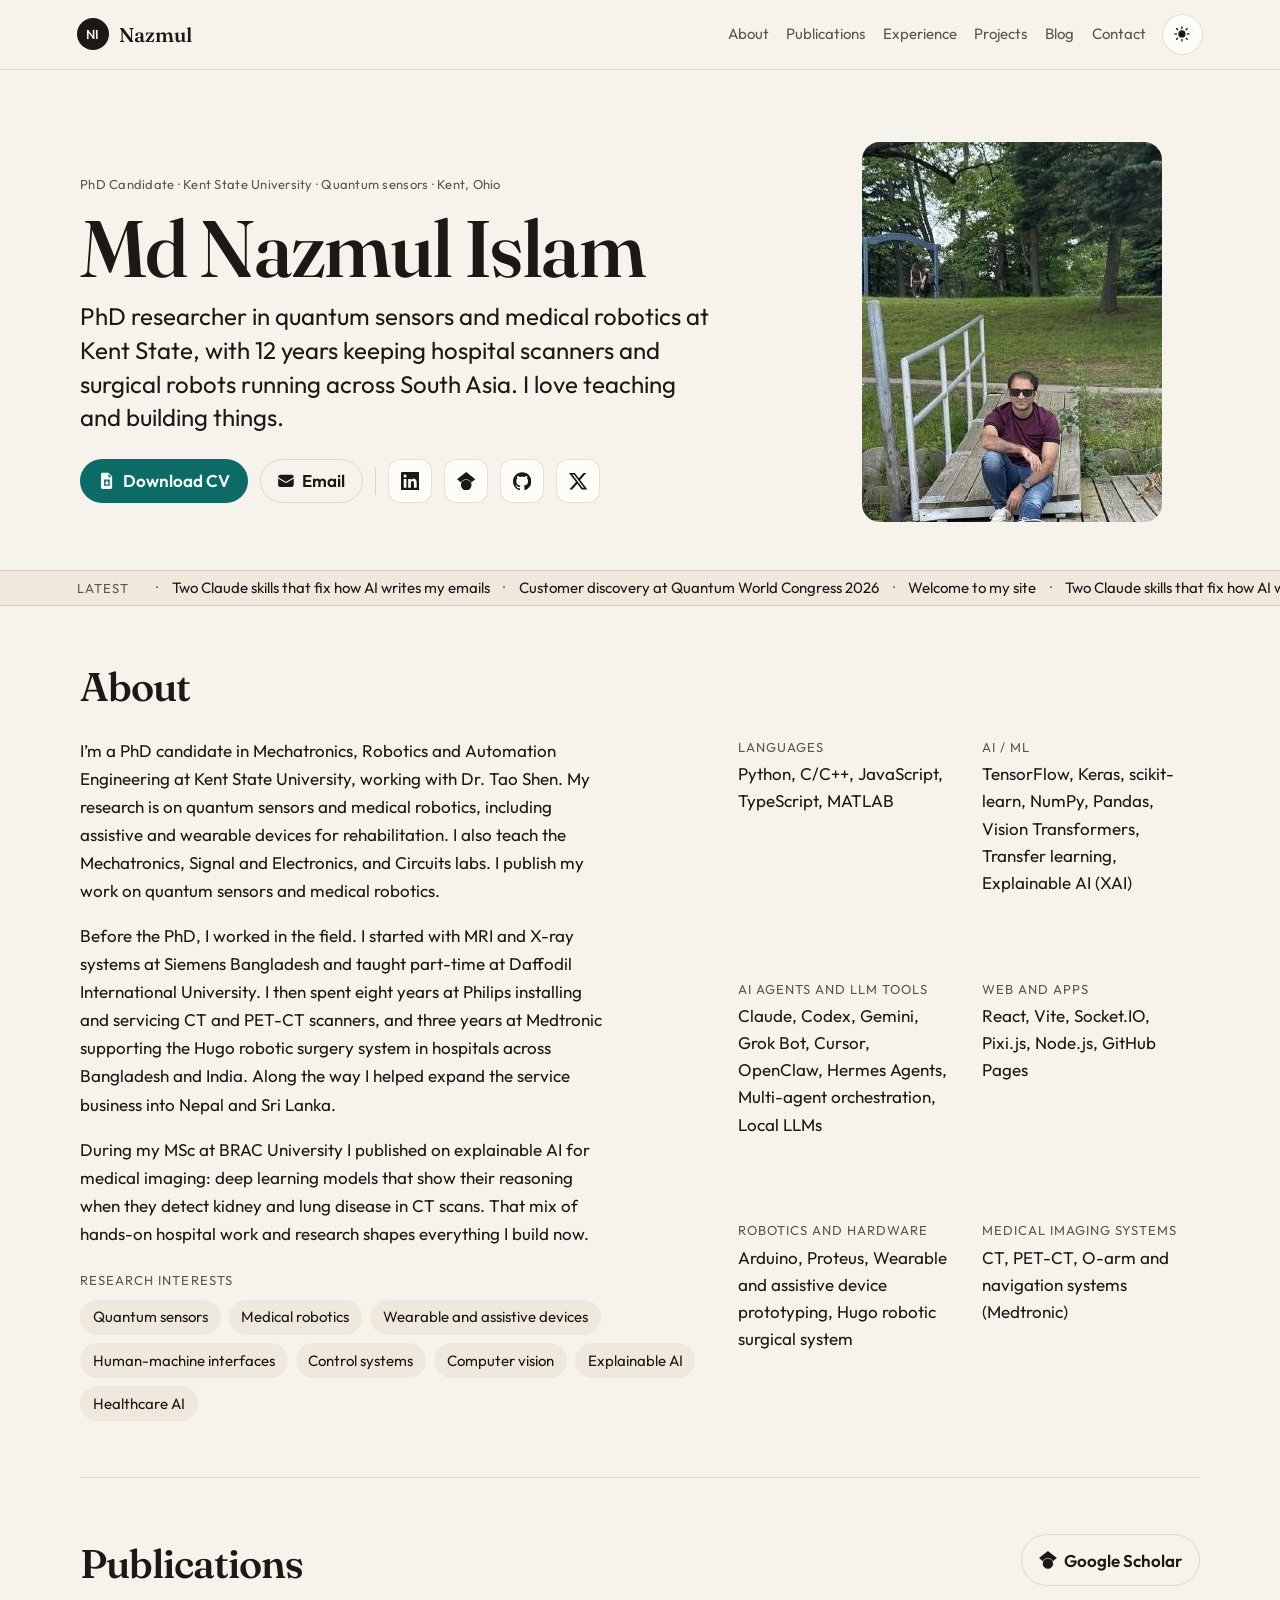
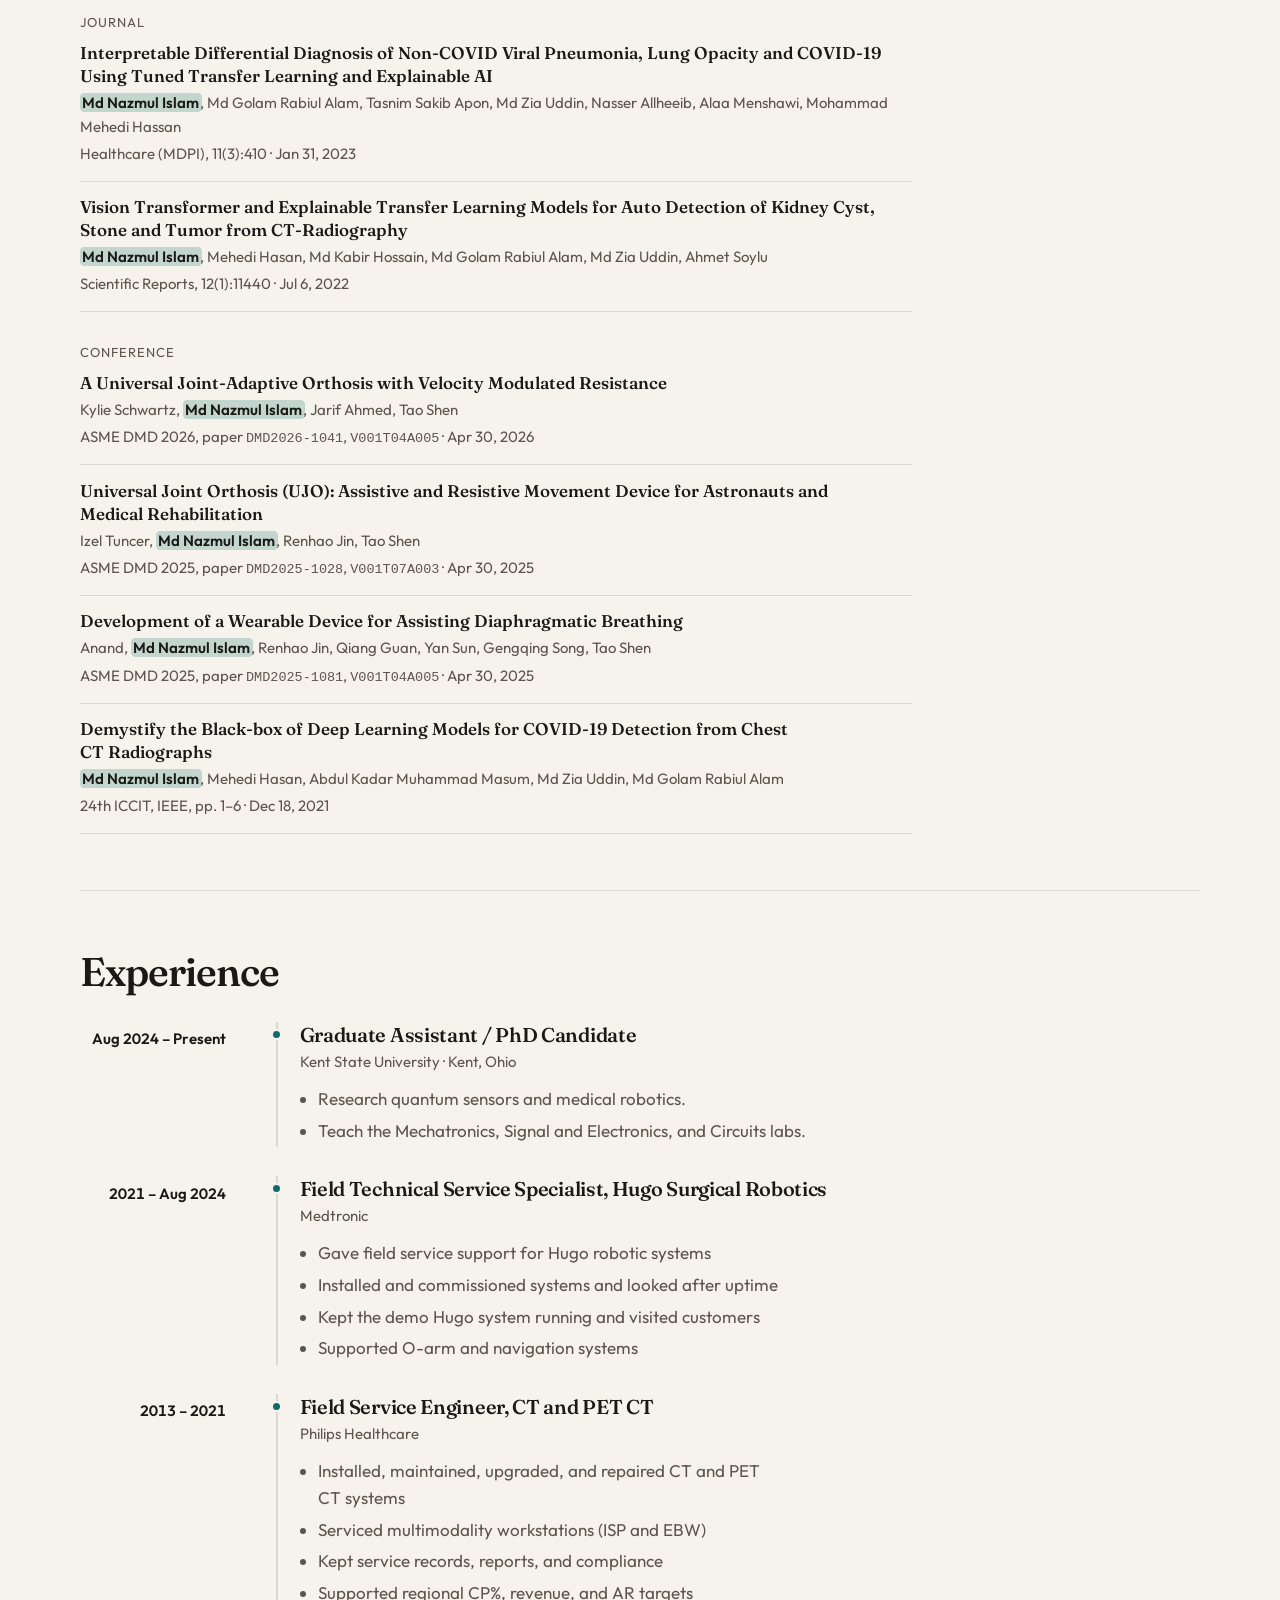
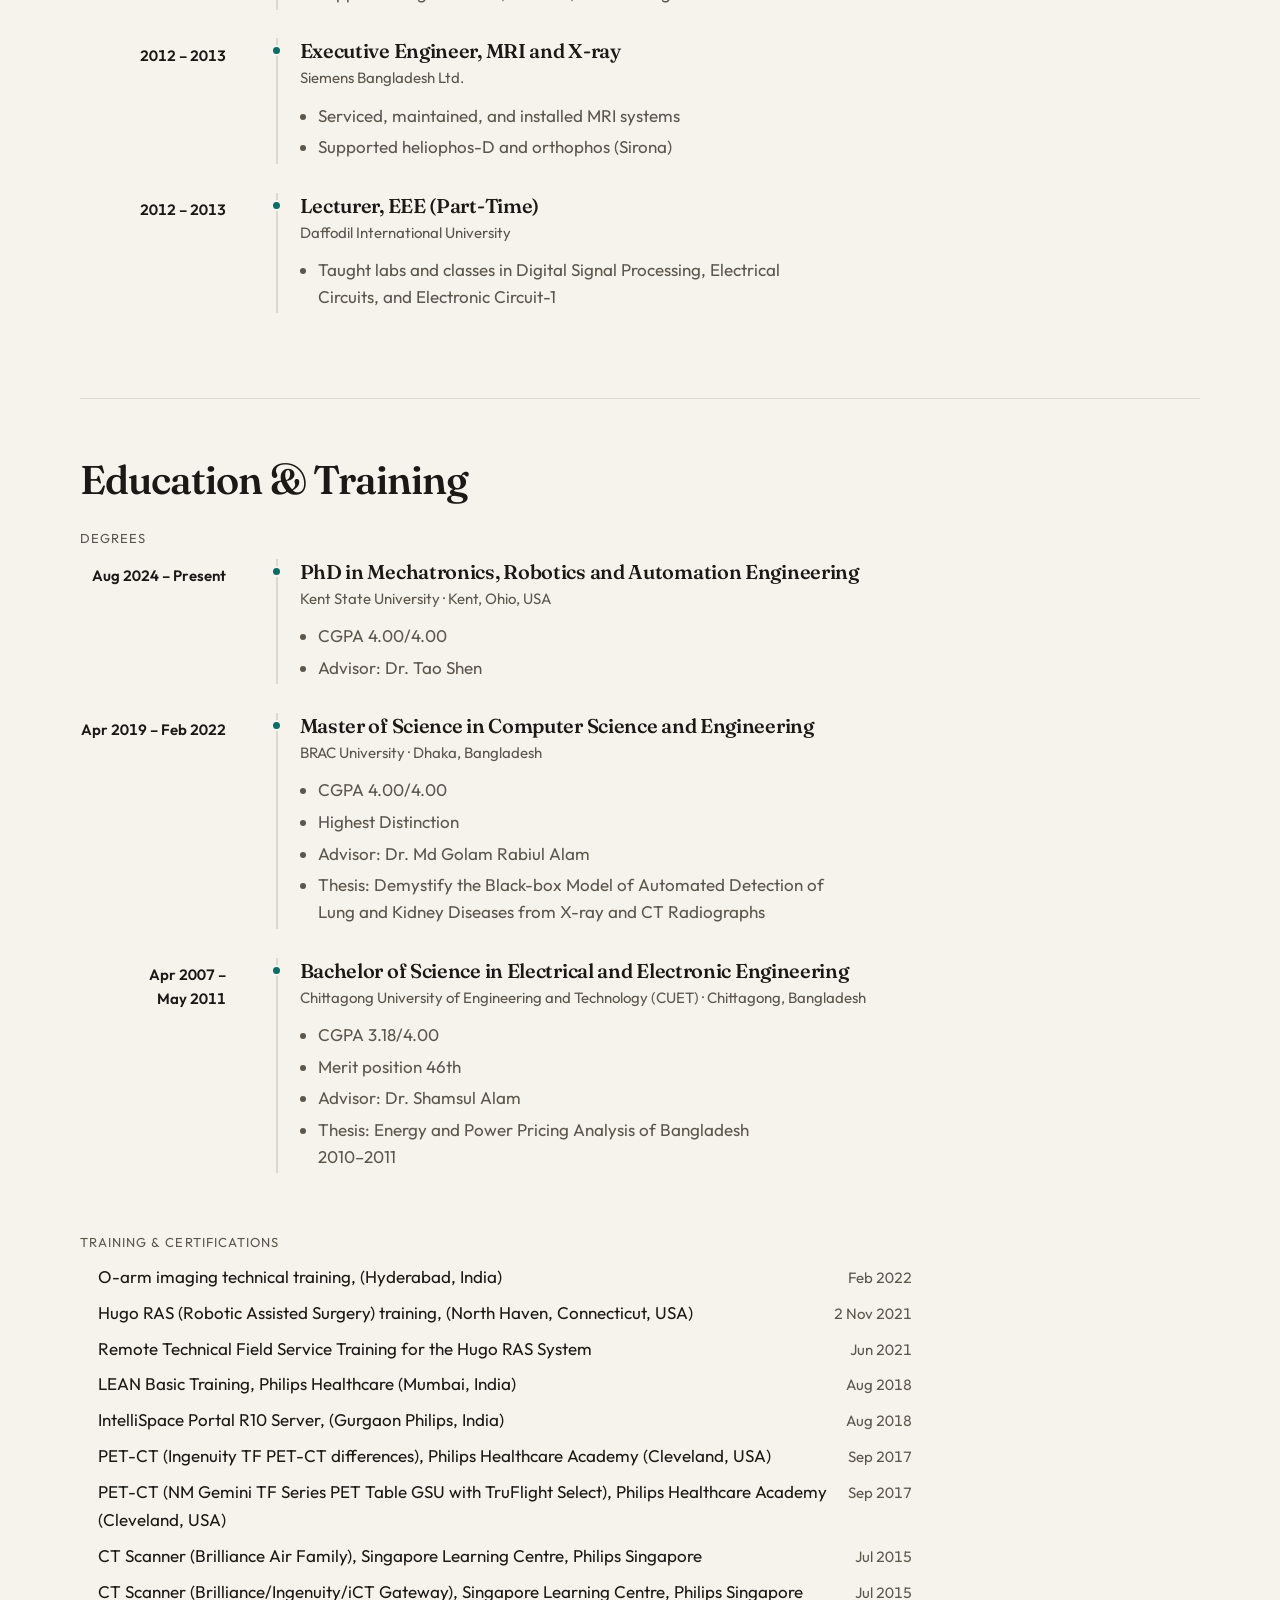
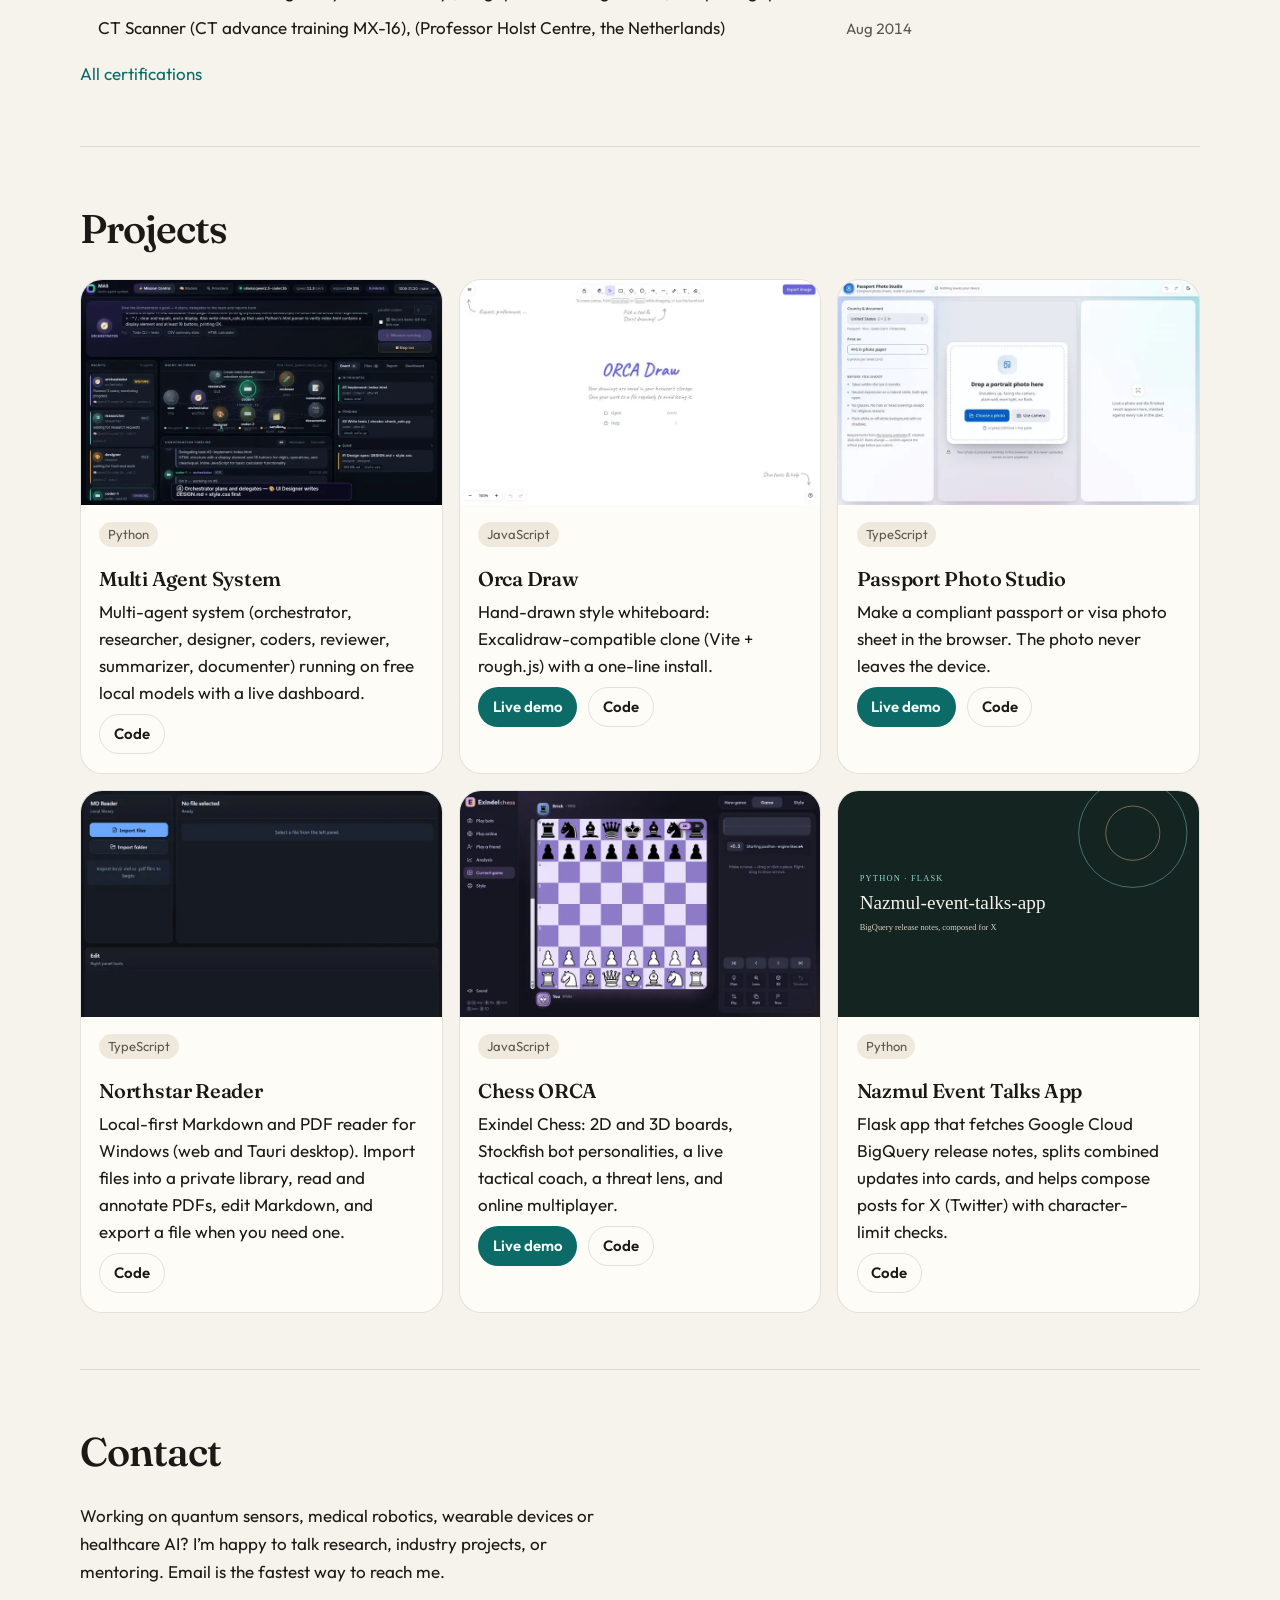
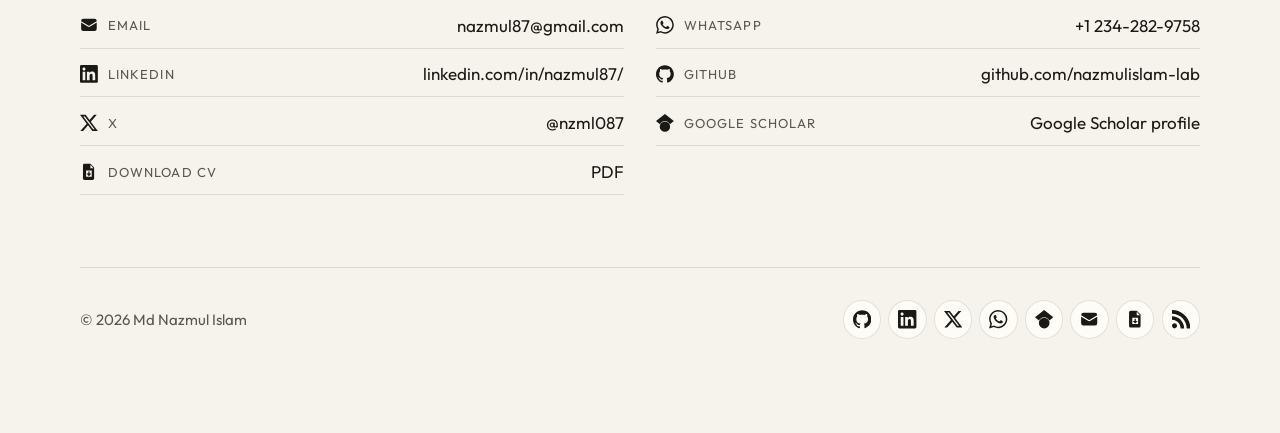
==== commit 37669527: "Add the stop-slop and Humanizer note to the blog. Keep the Markdown source unchanged and render its " ====
--- a/index.html
+++ b/index.html
@@ -35,9 +35,7 @@
     <link rel="preload" href="assets/fonts/fraunces.woff2" as="font" type="font/woff2" crossorigin />
     <link rel="preload" href="assets/fonts/outfit.woff2" as="font" type="font/woff2" crossorigin />
     <link rel="preload" as="image" href="assets/portrait.jpg" />
-    <link rel="stylesheet" href="vendor/scrollcraft.css" />
     <link rel="stylesheet" href="css/styles.css" />
-    <link rel="stylesheet" href="css/craft.css" />
     <script>
       document.documentElement.classList.add("js");
       (function () {
@@ -55,27 +53,11 @@
   </head>
   <body>
     <a class="skip" href="#main">Skip to content</a>
-    <div class="sc-grain" aria-hidden="true"></div>
     <header class="site-header">
       <a class="wordmark" href="#top">
         <span class="mark" aria-hidden="true">NI</span>
         <span data-given>Nazmul</span>
       </a>
-      <div class="bench" data-bench>
-        <svg class="joint" viewBox="0 0 80 150" aria-hidden="true" focusable="false">
-          <g class="joint-fixed" fill="none" stroke="currentColor" stroke-width="2.25" stroke-linecap="round">
-            <circle cx="40" cy="16" r="3.2" fill="currentColor" stroke="none" />
-            <line x1="40" y1="16" x2="40" y2="74" />
-          </g>
-          <g class="joint-distal" fill="none" stroke="currentColor" stroke-width="2.25" stroke-linecap="round">
-            <line x1="40" y1="74" x2="40" y2="128" />
-            <circle cx="40" cy="128" r="3.2" fill="currentColor" stroke="none" />
-          </g>
-          <circle class="joint-hub" cx="40" cy="74" r="5.2" stroke-width="2" />
-          <path class="joint-resist" d="M57.5 74 A17.5 17.5 0 0 1 40 91.5" fill="none" stroke-width="3.25" stroke-linecap="round" />
-        </svg>
-      </div>
-      <p class="folio-now"><span class="visually-hidden">Current section: </span><span data-folio-now></span></p>
       <button class="nav-toggle" type="button" data-nav-toggle aria-expanded="false" aria-controls="site-nav">
         Menu
       </button>
@@ -83,7 +65,6 @@
         <a href="#about">About</a>
         <a href="#publications">Publications</a>
         <a href="#experience">Experience</a>
-        <a href="#education">Education</a>
         <a href="#projects">Projects</a>
         <a href="blog/index.html">Blog</a>
         <a href="#contact">Contact</a>
@@ -94,57 +75,71 @@
     <main id="main">
       <p class="status" data-status role="status" hidden>Loading profile…</p>
 
-      <section class="chapter chapter-title" id="top" data-sc-act="flow">
-        <p class="eyebrow" data-eyebrow>PhD Candidate · Kent State University · Quantum sensors · Kent, Ohio</p>
-        <h1 data-name data-sc-cue="0 1 0 0.22" data-sc-kinetic="lines">Md Nazmul Islam</h1>
-        <div class="title-stack" data-sc-in data-sc-stagger="50">
+      <section class="hero" id="top">
+        <div class="hero-copy">
+          <p class="eyebrow" data-eyebrow>PhD Candidate · Kent State University · Quantum sensors · Kent, Ohio</p>
+          <h1 data-name>Md Nazmul Islam</h1>
           <p class="value" data-value>PhD researcher in quantum sensors and medical robotics at Kent State, with 12 years keeping hospital scanners and surgical robots running across South Asia. I love teaching and building things.</p>
-          <p class="running-cta">
-            <a data-cv-link data-icon="cv" href="assets/cv.pdf" download>Download CV</a>
-            <span class="running-rule" aria-hidden="true"></span>
-            <a data-email-link data-icon="email" href="mailto:nazmul87@gmail.com">Email</a>
-          </p>
-          <nav class="hero-social" data-hero-social aria-label="Profiles"><!-- build:hero-social -->
+          <div class="hero-actions">
+            <a class="button button-primary" data-cv-link data-icon="cv" href="assets/cv.pdf" download>Download CV</a>
+            <a class="button button-ghost" data-email-link data-icon="email" href="mailto:nazmul87@gmail.com">Email</a>
+            <span class="hero-actions-rule" aria-hidden="true"></span>
+            <nav class="hero-social" data-hero-social aria-label="Profiles"><!-- build:hero-social -->
 <a href="https://www.linkedin.com/in/nazmul87/" target="_blank" rel="noopener noreferrer" title="LinkedIn" aria-label="LinkedIn"><svg viewBox="0 0 24 24" aria-hidden="true" focusable="false" class="icon"><path fill="currentColor" d="M20.447 20.452h-3.554v-5.569c0-1.328-.027-3.037-1.852-3.037-1.853 0-2.136 1.445-2.136 2.939v5.667H9.351V9h3.414v1.561h.046c.477-.9 1.637-1.85 3.37-1.85 3.601 0 4.267 2.37 4.267 5.455v6.286zM5.337 7.433c-1.144 0-2.063-.926-2.063-2.065 0-1.138.92-2.063 2.063-2.063 1.14 0 2.064.925 2.064 2.063 0 1.139-.925 2.065-2.064 2.065zm1.782 13.019H3.555V9h3.564v11.452zM22.225 0H1.771C.792 0 0 .774 0 1.729v20.542C0 23.227.792 24 1.771 24h20.451C23.2 24 24 23.227 24 22.271V1.729C24 .774 23.2 0 22.222 0h.003z"/></svg></a>
 <a href="https://scholar.google.com/citations?user=L6BZ7JoAAAAJ&amp;hl=en" target="_blank" rel="noopener noreferrer" title="Google Scholar" aria-label="Google Scholar"><svg viewBox="0 0 24 24" aria-hidden="true" focusable="false" class="icon"><path fill="currentColor" d="M5.242 13.769L0 9.5 12 0l12 9.5-5.242 4.269C17.548 11.249 14.978 9.5 12 9.5c-2.977 0-5.548 1.748-6.758 4.269zM12 10a7 7 0 1 0 0 14 7 7 0 0 0 0-14z"/></svg></a>
 <a href="https://github.com/nazmulislam-lab" target="_blank" rel="noopener noreferrer" title="GitHub" aria-label="GitHub"><svg viewBox="0 0 24 24" aria-hidden="true" focusable="false" class="icon"><path fill="currentColor" d="M12 .297c-6.63 0-12 5.373-12 12 0 5.303 3.438 9.8 8.205 11.385.6.113.82-.258.82-.577 0-.285-.01-1.04-.015-2.04-3.338.724-4.042-1.61-4.042-1.61C4.422 18.07 3.633 17.7 3.633 17.7c-1.087-.744.084-.729.084-.729 1.205.084 1.838 1.236 1.838 1.236 1.07 1.835 2.809 1.305 3.495.998.108-.776.417-1.305.76-1.605-2.665-.3-5.466-1.332-5.466-5.93 0-1.31.465-2.38 1.235-3.22-.135-.303-.54-1.523.105-3.176 0 0 1.005-.322 3.3 1.23.96-.267 1.98-.399 3-.405 1.02.006 2.04.138 3 .405 2.28-1.552 3.285-1.23 3.285-1.23.645 1.653.24 2.873.12 3.176.765.84 1.23 1.91 1.23 3.22 0 4.61-2.805 5.625-5.475 5.92.42.36.81 1.096.81 2.22 0 1.606-.015 2.896-.015 3.286 0 .315.21.69.825.57C20.565 22.092 24 17.592 24 12.297c0-6.627-5.373-12-12-12"/></svg></a>
 <a href="https://x.com/nzml087" target="_blank" rel="noopener noreferrer" title="X (@nzml087)" aria-label="X (@nzml087)"><svg viewBox="0 0 24 24" aria-hidden="true" focusable="false" class="icon"><path fill="currentColor" d="M18.901 1.153h3.68l-8.04 9.19L24 22.846h-7.406l-5.8-7.584-6.638 7.584H.474l8.6-9.83L0 1.154h7.594l5.243 6.932ZM17.61 20.644h2.039L6.486 3.24H4.298Z"/></svg></a>
 <!-- /build:hero-social --></nav>
-          <aside class="news-line" aria-label="Latest notes" data-news>
-            <p class="news-label">Latest</p>
+          </div>
+        </div>
+        <figure class="portrait-slot">
+          <img
+            data-portrait
+            src="assets/portrait.jpg"
+            width="300"
+            height="380"
+            alt="Md Nazmul Islam"
+            fetchpriority="high"
+          />
+        </figure>
+      </section>
+
+      <aside class="news-ticker" aria-label="Latest news" data-news>
+        <p class="news-label">Latest</p>
+        <div class="news-viewport">
+          <div class="news-track">
             <ul class="news-list"><!-- build:news -->
+<li><a href="blog/post.html?slug=stop-slop-humanizer">Two Claude skills that fix how AI writes my emails</a></li>
 <li><a href="blog/post.html?slug=qwc-2026">Customer discovery at Quantum World Congress 2026</a></li>
 <li><a href="blog/post.html?slug=welcome">Welcome to my site</a></li>
+<li aria-hidden="true"><a href="blog/post.html?slug=stop-slop-humanizer" tabindex="-1">Two Claude skills that fix how AI writes my emails</a></li>
+<li aria-hidden="true"><a href="blog/post.html?slug=qwc-2026" tabindex="-1">Customer discovery at Quantum World Congress 2026</a></li>
+<li aria-hidden="true"><a href="blog/post.html?slug=welcome" tabindex="-1">Welcome to my site</a></li>
 <!-- /build:news --></ul>
-          </aside>
-        </div>
-      </section>
-
-      <section id="about" class="chapter chapter-about" data-sc-act="flow">
-        <div class="about-spread">
-          <h2 class="about-title">About</h2>
-          <figure class="portrait-stage">
-            <div class="portrait-mat" data-sc-parallax="-1.05" aria-hidden="true"></div>
-            <div class="portrait-frame" data-sc-reveal="right" data-sc-reveal-at="0.05 0.24">
-              <img
-                data-portrait
-                data-sc-parallax="-0.4"
-                src="assets/portrait.jpg"
-                width="300"
-                height="380"
-                alt="Md Nazmul Islam"
-                fetchpriority="high"
-              />
-            </div>
-            <figcaption class="portrait-caption" data-sc-parallax="0.5">Kent, Ohio</figcaption>
-          </figure>
-          <div class="about-copy">
-          <div class="prose" data-about data-sc-in data-sc-stagger="55"><!-- build:about -->
+            <ul class="news-list" aria-hidden="true"><!-- build:news-dup -->
+<li aria-hidden="true"><a href="blog/post.html?slug=stop-slop-humanizer" tabindex="-1">Two Claude skills that fix how AI writes my emails</a></li>
+<li aria-hidden="true"><a href="blog/post.html?slug=qwc-2026" tabindex="-1">Customer discovery at Quantum World Congress 2026</a></li>
+<li aria-hidden="true"><a href="blog/post.html?slug=welcome" tabindex="-1">Welcome to my site</a></li>
+<li aria-hidden="true"><a href="blog/post.html?slug=stop-slop-humanizer" tabindex="-1">Two Claude skills that fix how AI writes my emails</a></li>
+<li aria-hidden="true"><a href="blog/post.html?slug=qwc-2026" tabindex="-1">Customer discovery at Quantum World Congress 2026</a></li>
+<li aria-hidden="true"><a href="blog/post.html?slug=welcome" tabindex="-1">Welcome to my site</a></li>
+<!-- /build:news-dup --></ul>
+          </div>
+        </div>
+      </aside>
+
+      <section id="about" class="section reveal">
+        <div class="section-head">
+          <h2>About</h2>
+        </div>
+        <div class="about-grid">
+          <div>
+          <div class="prose" data-about><!-- build:about -->
 <p>I’m a PhD candidate in Mechatronics, Robotics and Automation Engineering at Kent State University, working with Dr. Tao Shen. My research is on quantum sensors and medical robotics, including assistive and wearable devices for rehabilitation. I also teach the Mechatronics, Signal and Electronics, and Circuits labs. I publish my work on quantum sensors and medical robotics.</p>
 <p>Before the PhD, I worked in the field. I started with MRI and X-ray systems at Siemens Bangladesh and taught part-time at Daffodil International University. I then spent eight years at Philips installing and servicing CT and PET-CT scanners, and three years at Medtronic supporting the Hugo robotic surgery system in hospitals across Bangladesh and India. Along the way I helped expand the service business into Nepal and Sri Lanka.</p>
 <p>During my MSc at BRAC University I published on explainable AI for medical imaging: deep learning models that show their reasoning when they detect kidney and lung disease in CT scans. That mix of hands-on hospital work and research shapes everything I build now.</p>
 <!-- /build:about --></div>
-          <h3 class="subhead">Research interests</h3>
+          <p class="interest-label">Research interests</p>
           <ul class="interests" data-interests><!-- build:interests -->
 <li>Quantum sensors</li>
 <li>Medical robotics</li>
@@ -156,8 +151,7 @@
 <li>Healthcare AI</li>
 <!-- /build:interests --></ul>
           </div>
-        </div>
-          <dl class="skills" data-skills data-sc-in data-sc-stagger="40"><!-- build:skills -->
+          <dl class="skills" data-skills><!-- build:skills -->
 <div><dt>Languages</dt><dd>Python, C/C++, JavaScript, TypeScript, MATLAB</dd></div>
 <div><dt>AI / ML</dt><dd>TensorFlow, Keras, scikit-learn, NumPy, Pandas, Vision Transformers, Transfer learning, Explainable AI (XAI)</dd></div>
 <div><dt>AI agents and LLM tools</dt><dd>Claude, Codex, Gemini, Grok Bot, Cursor, OpenClaw, Hermes Agents, Multi-agent orchestration, Local LLMs</dd></div>
@@ -168,14 +162,13 @@
         </div>
       </section>
 
-      <section id="publications" class="chapter chapter-papers" data-publications-section>
+      <section id="publications" class="section reveal" data-publications-section>
         <div class="section-head section-head-split">
           <div>
             <h2 data-publications-title>Publications</h2>
-            <p class="paper-lead"><span class="sc-nums" data-paper-count data-sc-count="0 6">6</span> papers, after <span class="sc-nums" data-sc-count="0 12">12</span> years on hospital systems.</p>
           </div>
           <a
-            class="text-link"
+            class="button button-ghost"
             data-scholar-link
             data-icon="scholar"
             href="https://scholar.google.com/citations?user=L6BZ7JoAAAAJ&hl=en"
@@ -195,11 +188,11 @@
         </div>
       </section>
 
-      <section id="experience" class="chapter chapter-field">
+      <section id="experience" class="section reveal">
         <div class="section-head">
           <h2>Experience</h2>
         </div>
-        <div class="timeline" data-experience data-sc-in data-sc-stagger="46"><!-- build:experience -->
+        <div class="timeline" data-experience><!-- build:experience -->
 <article class="job"><p class="job-dates">Aug 2024 – Present</p><div class="job-body"><span class="job-mark" aria-hidden="true"></span><h3>Graduate Assistant / PhD Candidate</h3><p class="job-org">Kent State University · Kent, Ohio</p><ul class="duties"><li>Research quantum sensors and medical robotics.</li><li>Teach the Mechatronics, Signal and Electronics, and Circuits labs.</li></ul></div></article>
 <article class="job"><p class="job-dates">2021 – Aug 2024</p><div class="job-body"><span class="job-mark" aria-hidden="true"></span><h3>Field Technical Service Specialist, Hugo Surgical Robotics</h3><p class="job-org">Medtronic</p><ul class="duties"><li>Gave field service support for Hugo robotic systems</li><li>Installed and commissioned systems and looked after uptime</li><li>Kept the demo Hugo system running and visited customers</li><li>Supported O-arm and navigation systems</li></ul></div></article>
 <article class="job"><p class="job-dates">2013 – 2021</p><div class="job-body"><span class="job-mark" aria-hidden="true"></span><h3>Field Service Engineer, CT and PET CT</h3><p class="job-org">Philips Healthcare</p><ul class="duties"><li>Installed, maintained, upgraded, and repaired CT and PET CT systems</li><li>Serviced multimodality workstations (ISP and EBW)</li><li>Kept service records, reports, and compliance</li><li>Supported regional CP%, revenue, and AR targets</li></ul></div></article>
@@ -208,8 +201,8 @@
 <!-- /build:experience --></div>
       </section>
 
-      <section id="education" class="chapter chapter-study" data-sc-act="flow">
-        <div class="study-plate" data-sc-reveal="up" data-sc-reveal-at="0.02 0.14">
+      <section id="education" class="section reveal">
+        <div class="section-head">
           <h2>Education &amp; Training</h2>
         </div>
         <h3 class="subhead">Degrees</h3>
@@ -247,21 +240,21 @@
         </details>
       </section>
 
-      <section id="projects" class="chapter chapter-work">
+      <section id="projects" class="section reveal">
         <div class="section-head">
           <h2>Projects</h2>
         </div>
         <div class="project-grid" data-projects><!-- build:projects -->
-<article class="project-card"><div class="project-media" data-sc-tilt="5"><img src="assets/projects/multi-agent-system.webp" srcset="assets/projects/multi-agent-system-800.webp 800w, assets/projects/multi-agent-system.webp 1200w" sizes="(max-width: 860px) 100vw, 520px" alt="Live dashboard of the multi-agent system" width="1200" height="751" loading="lazy" decoding="async"></div><div class="project-body"><div class="project-top"><span class="pill">Python</span></div><h3>Multi Agent System</h3><p>Multi-agent system (orchestrator, researcher, designer, coders, reviewer, summarizer, documenter) running on free local models with a live dashboard.</p><div class="project-links"><a class="button button-ghost" href="https://github.com/nazmulislam-lab/multi-agent-system" target="_blank" rel="noopener noreferrer">Code</a></div></div></article>
-<article class="project-card"><div class="project-media" data-sc-tilt="5"><img src="assets/projects/orca-draw.webp" srcset="assets/projects/orca-draw-800.webp 800w, assets/projects/orca-draw.webp 1280w" sizes="(max-width: 860px) 100vw, 520px" alt="Orca Draw whiteboard in the browser" width="1280" height="800" loading="lazy" decoding="async"></div><div class="project-body"><div class="project-top"><span class="pill">JavaScript</span></div><h3>Orca Draw</h3><p>Hand-drawn style whiteboard: Excalidraw-compatible clone (Vite + rough.js) with a one-line install.</p><div class="project-links"><a class="button button-primary" href="https://nazmulislam-lab.github.io/orca-draw/" target="_blank" rel="noopener noreferrer">Live demo</a><a class="button button-ghost" href="https://github.com/nazmulislam-lab/orca-draw" target="_blank" rel="noopener noreferrer">Code</a></div></div></article>
-<article class="project-card"><div class="project-media" data-sc-tilt="5"><img src="assets/projects/passport-photo-studio.webp" srcset="assets/projects/passport-photo-studio-800.webp 800w, assets/projects/passport-photo-studio.webp 1280w" sizes="(max-width: 860px) 100vw, 520px" alt="Passport Photo Studio in the browser" width="1280" height="800" loading="lazy" decoding="async"></div><div class="project-body"><div class="project-top"><span class="pill">TypeScript</span></div><h3>Passport Photo Studio</h3><p>Make a compliant passport or visa photo sheet in the browser. The photo never leaves the device.</p><div class="project-links"><a class="button button-primary" href="https://nazmulislam-lab.github.io/passport-photo-studio/" target="_blank" rel="noopener noreferrer">Live demo</a><a class="button button-ghost" href="https://github.com/nazmulislam-lab/passport-photo-studio" target="_blank" rel="noopener noreferrer">Code</a></div></div></article>
-<article class="project-card"><div class="project-media" data-sc-tilt="5"><img src="assets/projects/northstar-reader.webp" srcset="assets/projects/northstar-reader-800.webp 800w, assets/projects/northstar-reader.webp 1200w" sizes="(max-width: 860px) 100vw, 520px" alt="Northstar reading a PDF" width="1200" height="814" loading="lazy" decoding="async"></div><div class="project-body"><div class="project-top"><span class="pill">TypeScript</span></div><h3>Northstar Reader</h3><p>Local-first Markdown and PDF reader for Windows (web and Tauri desktop). Import files into a private library, read and annotate PDFs, edit Markdown, and export a file when you need one.</p><div class="project-links"><a class="button button-ghost" href="https://github.com/nazmulislam-lab/northstar-reader" target="_blank" rel="noopener noreferrer">Code</a></div></div></article>
-<article class="project-card"><div class="project-media" data-sc-tilt="5"><img src="assets/projects/chess-orca.webp" srcset="assets/projects/chess-orca-800.webp 800w, assets/projects/chess-orca.webp 1280w" sizes="(max-width: 860px) 100vw, 520px" alt="Exindel Chess board in the browser" width="1280" height="800" loading="lazy" decoding="async"></div><div class="project-body"><div class="project-top"><span class="pill">JavaScript</span></div><h3>Chess ORCA</h3><p>Exindel Chess: 2D and 3D boards, Stockfish bot personalities, a live tactical coach, a threat lens, and online multiplayer.</p><div class="project-links"><a class="button button-primary" href="https://nazmulislam-lab.github.io/Chess_ORCA/" target="_blank" rel="noopener noreferrer">Live demo</a><a class="button button-ghost" href="https://github.com/nazmulislam-lab/Chess_ORCA" target="_blank" rel="noopener noreferrer">Code</a></div></div></article>
-<article class="project-card"><div class="project-media" data-sc-tilt="5"><img src="assets/projects/nazmul-event-talks-app.svg" alt="Cover for Nazmul-event-talks-app, a Python and Flask project" width="1200" height="750" loading="lazy" decoding="async"></div><div class="project-body"><div class="project-top"><span class="pill">Python</span></div><h3>Nazmul Event Talks App</h3><p>Flask app that fetches Google Cloud BigQuery release notes, splits combined updates into cards, and helps compose posts for X (Twitter) with character-limit checks.</p><div class="project-links"><a class="button button-ghost" href="https://github.com/nazmulislam-lab/Nazmul-event-talks-app" target="_blank" rel="noopener noreferrer">Code</a></div></div></article>
+<article class="project-card"><div class="project-media"><img src="assets/projects/multi-agent-system.webp" srcset="assets/projects/multi-agent-system-800.webp 800w, assets/projects/multi-agent-system.webp 1200w" sizes="(max-width: 860px) 100vw, 520px" alt="Live dashboard of the multi-agent system" width="1200" height="751" loading="lazy" decoding="async"></div><div class="project-body"><div class="project-top"><span class="pill">Python</span></div><h3>Multi Agent System</h3><p>Multi-agent system (orchestrator, researcher, designer, coders, reviewer, summarizer, documenter) running on free local models with a live dashboard.</p><div class="project-links"><a class="button button-ghost" href="https://github.com/nazmulislam-lab/multi-agent-system" target="_blank" rel="noopener noreferrer">Code</a></div></div></article>
+<article class="project-card"><div class="project-media"><img src="assets/projects/orca-draw.webp" srcset="assets/projects/orca-draw-800.webp 800w, assets/projects/orca-draw.webp 1280w" sizes="(max-width: 860px) 100vw, 520px" alt="Orca Draw whiteboard in the browser" width="1280" height="800" loading="lazy" decoding="async"></div><div class="project-body"><div class="project-top"><span class="pill">JavaScript</span></div><h3>Orca Draw</h3><p>Hand-drawn style whiteboard — Excalidraw-compatible clone (Vite + rough.js) with a one-line install.</p><div class="project-links"><a class="button button-primary" href="https://nazmulislam-lab.github.io/orca-draw/" target="_blank" rel="noopener noreferrer">Live demo</a><a class="button button-ghost" href="https://github.com/nazmulislam-lab/orca-draw" target="_blank" rel="noopener noreferrer">Code</a></div></div></article>
+<article class="project-card"><div class="project-media"><img src="assets/projects/passport-photo-studio.webp" srcset="assets/projects/passport-photo-studio-800.webp 800w, assets/projects/passport-photo-studio.webp 1280w" sizes="(max-width: 860px) 100vw, 520px" alt="Passport Photo Studio in the browser" width="1280" height="800" loading="lazy" decoding="async"></div><div class="project-body"><div class="project-top"><span class="pill">TypeScript</span></div><h3>Passport Photo Studio</h3><p>Make a compliant passport or visa photo sheet in the browser. The photo never leaves the device.</p><div class="project-links"><a class="button button-primary" href="https://nazmulislam-lab.github.io/passport-photo-studio/" target="_blank" rel="noopener noreferrer">Live demo</a><a class="button button-ghost" href="https://github.com/nazmulislam-lab/passport-photo-studio" target="_blank" rel="noopener noreferrer">Code</a></div></div></article>
+<article class="project-card"><div class="project-media"><img src="assets/projects/northstar-reader.webp" srcset="assets/projects/northstar-reader-800.webp 800w, assets/projects/northstar-reader.webp 1200w" sizes="(max-width: 860px) 100vw, 520px" alt="Northstar reading a PDF" width="1200" height="814" loading="lazy" decoding="async"></div><div class="project-body"><div class="project-top"><span class="pill">TypeScript</span></div><h3>Northstar Reader</h3><p>Local-first Markdown and PDF reader for Windows (web and Tauri desktop). Import files into a private library, read and annotate PDFs, edit Markdown, and export a file when you need one.</p><div class="project-links"><a class="button button-ghost" href="https://github.com/nazmulislam-lab/northstar-reader" target="_blank" rel="noopener noreferrer">Code</a></div></div></article>
+<article class="project-card"><div class="project-media"><img src="assets/projects/chess-orca.webp" srcset="assets/projects/chess-orca-800.webp 800w, assets/projects/chess-orca.webp 1280w" sizes="(max-width: 860px) 100vw, 520px" alt="Exindel Chess board in the browser" width="1280" height="800" loading="lazy" decoding="async"></div><div class="project-body"><div class="project-top"><span class="pill">JavaScript</span></div><h3>Chess ORCA</h3><p>Exindel Chess: 2D and 3D boards, Stockfish bot personalities, a live tactical coach, a threat lens, and online multiplayer.</p><div class="project-links"><a class="button button-primary" href="https://nazmulislam-lab.github.io/Chess_ORCA/" target="_blank" rel="noopener noreferrer">Live demo</a><a class="button button-ghost" href="https://github.com/nazmulislam-lab/Chess_ORCA" target="_blank" rel="noopener noreferrer">Code</a></div></div></article>
+<article class="project-card"><div class="project-media"><img src="assets/projects/nazmul-event-talks-app.svg" alt="Cover for Nazmul-event-talks-app, a Python and Flask project" width="1200" height="750" loading="lazy" decoding="async"></div><div class="project-body"><div class="project-top"><span class="pill">Python</span></div><h3>Nazmul Event Talks App</h3><p>Flask app that fetches Google Cloud BigQuery release notes, splits combined updates into cards, and helps compose posts for X (Twitter) with character-limit checks.</p><div class="project-links"><a class="button button-ghost" href="https://github.com/nazmulislam-lab/Nazmul-event-talks-app" target="_blank" rel="noopener noreferrer">Code</a></div></div></article>
 <!-- /build:projects --></div>
       </section>
 
-      <section id="beyond" class="chapter chapter-field" data-beyond-section hidden>
+      <section id="beyond" class="section reveal" data-beyond-section hidden>
         <div class="section-head">
           <h2>Beyond work</h2>
         </div>
@@ -270,14 +263,14 @@
         <div class="gallery" data-gallery></div>
       </section>
 
-      <section id="contact" class="chapter chapter-close">
+      <section id="contact" class="section reveal">
         <div class="section-head">
           <h2 data-collab-title>Contact</h2>
         </div>
         <div class="prose" data-collab-copy><!-- build:contact-copy -->
 <p>Working on quantum sensors, medical robotics, wearable devices or healthcare AI? I’m happy to talk research, industry projects, or mentoring. Email is the fastest way to reach me.</p>
 <!-- /build:contact-copy --></div>
-        <ul class="contact-list" data-contact data-sc-in data-sc-stagger="40"><!-- build:contact -->
+        <ul class="contact-list" data-contact><!-- build:contact -->
 <li><a href="mailto:nazmul87@gmail.com"><svg viewBox="0 0 24 24" aria-hidden="true" focusable="false" class="icon"><path fill="currentColor" d="M1.5 8.67v8.58a3 3 0 0 0 3 3h15a3 3 0 0 0 3-3V8.67l-8.928 5.493a3 3 0 0 1-3.144 0L1.5 8.67Z"/><path fill="currentColor" d="M22.5 6.908V6.75a3 3 0 0 0-3-3h-15a3 3 0 0 0-3 3v.158l9.714 5.978a1.5 1.5 0 0 0 1.572 0L22.5 6.908Z"/></svg><span class="contact-label">Email</span><span class="contact-value">nazmul87@gmail.com</span></a></li>
 <li><a href="https://wa.me/12342829758" target="_blank" rel="noopener noreferrer"><svg viewBox="0 0 24 24" aria-hidden="true" focusable="false" class="icon"><path fill="currentColor" d="M17.472 14.382c-.297-.149-1.758-.867-2.03-.967-.273-.099-.471-.148-.67.15-.197.297-.767.966-.94 1.164-.173.199-.347.223-.644.075-.297-.15-1.255-.463-2.39-1.475-.883-.788-1.48-1.761-1.653-2.059-.173-.297-.018-.458.13-.606.134-.133.298-.347.446-.52.149-.174.198-.298.298-.497.099-.198.05-.371-.025-.52-.075-.149-.669-1.612-.916-2.207-.242-.579-.487-.5-.669-.51-.173-.008-.371-.01-.57-.01-.198 0-.52.074-.792.372-.272.297-1.04 1.016-1.04 2.479 0 1.462 1.065 2.875 1.213 3.074.149.198 2.096 3.2 5.077 4.487.709.306 1.262.489 1.694.625.712.227 1.36.195 1.871.118.571-.085 1.758-.719 2.006-1.413.248-.694.248-1.289.173-1.413-.074-.124-.272-.198-.57-.347m-5.421 7.403h-.004a9.87 9.87 0 01-5.031-1.378l-.361-.214-3.741.982.998-3.648-.235-.374a9.86 9.86 0 01-1.51-5.26c.001-5.45 4.436-9.884 9.888-9.884 2.64 0 5.122 1.03 6.988 2.898a9.825 9.825 0 012.893 6.994c-.003 5.45-4.437 9.884-9.885 9.884m8.413-18.297A11.815 11.815 0 0012.05 0C5.495 0 .16 5.335.157 11.892c0 2.096.547 4.142 1.588 5.945L.057 24l6.305-1.654a11.882 11.882 0 005.683 1.448h.005c6.554 0 11.89-5.335 11.893-11.893a11.821 11.821 0 00-3.48-8.413Z"/></svg><span class="contact-label">WhatsApp</span><span class="contact-value">+1 234-282-9758</span></a></li>
 <li><a href="https://www.linkedin.com/in/nazmul87/" target="_blank" rel="noopener noreferrer"><svg viewBox="0 0 24 24" aria-hidden="true" focusable="false" class="icon"><path fill="currentColor" d="M20.447 20.452h-3.554v-5.569c0-1.328-.027-3.037-1.852-3.037-1.853 0-2.136 1.445-2.136 2.939v5.667H9.351V9h3.414v1.561h.046c.477-.9 1.637-1.85 3.37-1.85 3.601 0 4.267 2.37 4.267 5.455v6.286zM5.337 7.433c-1.144 0-2.063-.926-2.063-2.065 0-1.138.92-2.063 2.063-2.063 1.14 0 2.064.925 2.064 2.063 0 1.139-.925 2.065-2.064 2.065zm1.782 13.019H3.555V9h3.564v11.452zM22.225 0H1.771C.792 0 0 .774 0 1.729v20.542C0 23.227.792 24 1.771 24h20.451C23.2 24 24 23.227 24 22.271V1.729C24 .774 23.2 0 22.222 0h.003z"/></svg><span class="contact-label">LinkedIn</span><span class="contact-value">linkedin.com/in/nazmul87/</span></a></li>
@@ -286,14 +279,15 @@
 <li><a href="https://scholar.google.com/citations?user=L6BZ7JoAAAAJ&amp;hl=en" target="_blank" rel="noopener noreferrer"><svg viewBox="0 0 24 24" aria-hidden="true" focusable="false" class="icon"><path fill="currentColor" d="M5.242 13.769L0 9.5 12 0l12 9.5-5.242 4.269C17.548 11.249 14.978 9.5 12 9.5c-2.977 0-5.548 1.748-6.758 4.269zM12 10a7 7 0 1 0 0 14 7 7 0 0 0 0-14z"/></svg><span class="contact-label">Google Scholar</span><span class="contact-value">Google Scholar profile</span></a></li>
 <li><a href="assets/cv.pdf" download><svg viewBox="0 0 24 24" aria-hidden="true" focusable="false" class="icon"><path fill="currentColor" fill-rule="evenodd" d="M6 1h8l5 5v15a2 2 0 0 1-2 2H6a2 2 0 0 1-2-2V3a2 2 0 0 1 2-2zm8 1.2V7h4.2L14 2.2zM8.2 10.2h7.6v8.2H8.2V10.2z"/><path fill="currentColor" d="M11.15 11.3h1.7v2.9h2.45L12 17.7 8.7 14.2h2.45V11.3z"/></svg><span class="contact-label">Download CV</span><span class="contact-value">PDF</span></a></li>
 <!-- /build:contact --></ul>
-        <footer class="site-footer">
-          <div class="footer-copy">
-            <p>© <span data-year>2026</span> Md Nazmul Islam</p>
-          </div>
-          <nav class="footer-social" data-footer-social aria-label="Social profiles"></nav>
-        </footer>
       </section>
     </main>
+
+    <footer class="site-footer">
+      <div class="footer-copy">
+        <p>© <span data-year>2026</span> Md Nazmul Islam</p>
+      </div>
+      <nav class="footer-social" data-footer-social aria-label="Social profiles"></nav>
+    </footer>
 
     <div class="ask" data-ask>
       <button class="ask-launch" type="button" aria-expanded="false" aria-controls="ask-panel">
@@ -327,7 +321,6 @@
     </div>
 
     <script type="application/ld+json" id="person-ld">{"@context":"https://schema.org","@type":"Person","name":"Md Nazmul Islam","jobTitle":"PhD Candidate","description":"PhD candidate at Kent State researching quantum sensors and medical robotics. 12 years servicing CT, PET and Hugo surgical robots across South Asia.","affiliation":{"@type":"Organization","name":"Kent State University"},"alumniOf":[{"@type":"CollegeOrUniversity","name":"BRAC University"},{"@type":"CollegeOrUniversity","name":"Chittagong University of Engineering and Technology"}],"knowsAbout":["Robotics","Imaging systems","Quantum sensors","Computer vision","Human-machine interface","Control systems","Machine learning","Deep learning","Healthcare AI","Explainable AI","Biomedical signal analysis","Data mining","IoT"],"address":{"@type":"Place","name":"Kent, Ohio"},"email":"mailto:nazmul87@gmail.com","url":"https://nazmulislam-lab.github.io/","image":"https://nazmulislam-lab.github.io/assets/portrait.jpg","sameAs":["https://github.com/nazmulislam-lab","https://www.linkedin.com/in/nazmul87/","https://x.com/nzml087","https://scholar.google.com/citations?user=L6BZ7JoAAAAJ&hl=en"]}</script>
-    <script src="vendor/scrollcraft.js"></script>
     <script type="module" src="js/main.js"></script>
   </body>
 </html>
--- a/css/styles.css
+++ b/css/styles.css
@@ -1170,6 +1170,46 @@
 
 .post-body h3 { font-size: var(--text-md); }
 
+.post-body blockquote {
+  margin: 0.2rem 0 1.1rem;
+  padding: 0.1rem 0 0.1rem 0.95rem;
+  border-left: 3px solid var(--accent);
+}
+
+.post-body blockquote p { margin: 0 0 0.75rem; }
+
+.post-body blockquote p:last-child { margin-bottom: 0; }
+
+.post-body p code {
+  padding: 0.08em 0.32em;
+  background: var(--chip);
+  border-radius: 5px;
+}
+
+.post-body:has(pre) { max-width: none; }
+
+.post-body > p,
+.post-body > h2,
+.post-body > h3,
+.post-body > ul,
+.post-body > ol,
+.post-body > blockquote { max-width: 48ch; }
+
+.post-body pre {
+  width: max-content;
+  max-width: 100%;
+  margin: 0.3rem 0 1.1rem;
+  padding: 0.85rem 1rem;
+  overflow-x: auto;
+  white-space: pre-wrap;
+  overflow-wrap: anywhere;
+  background: var(--chip);
+  border-radius: 12px;
+  line-height: 1.45;
+}
+
+.post-body pre code { font-size: 0.82rem; }
+
 #collaborate .hero-actions { margin-top: 1.2rem; }
 
 .project-card { padding: 0; overflow: hidden; }
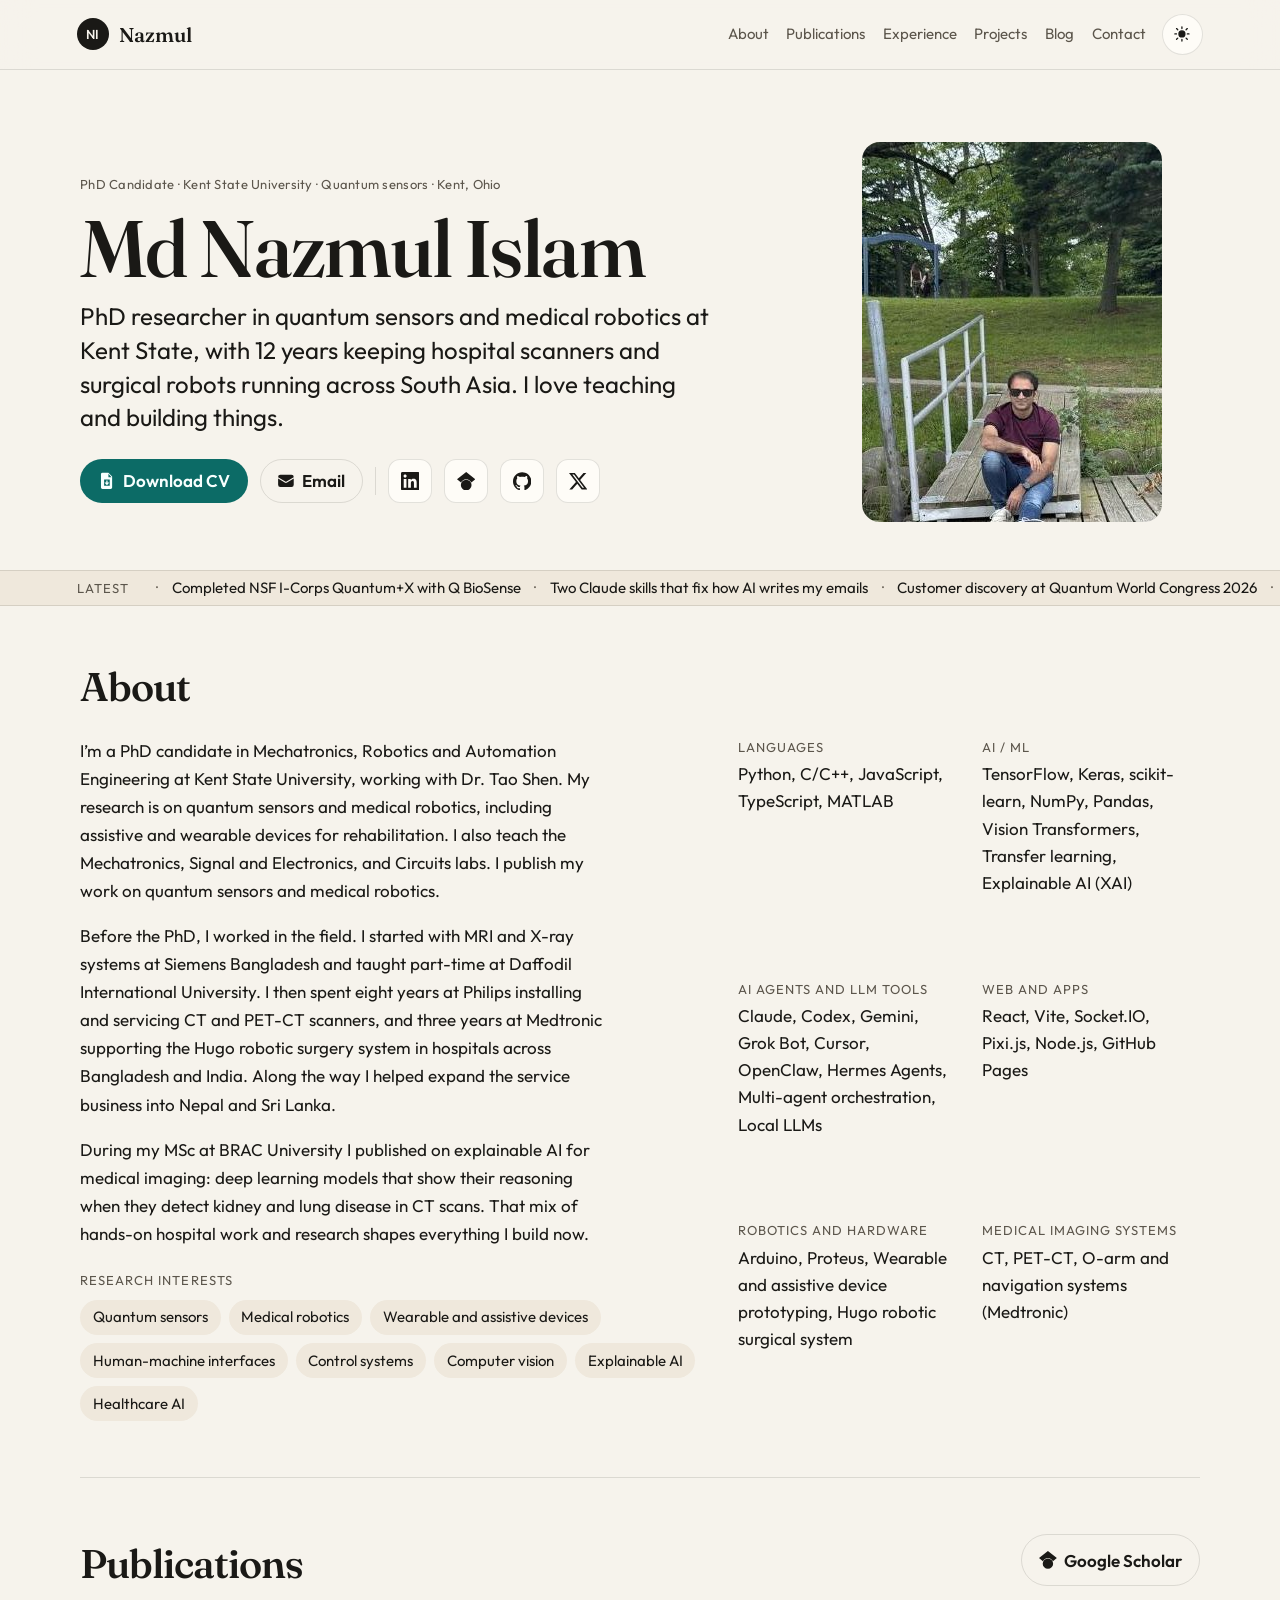
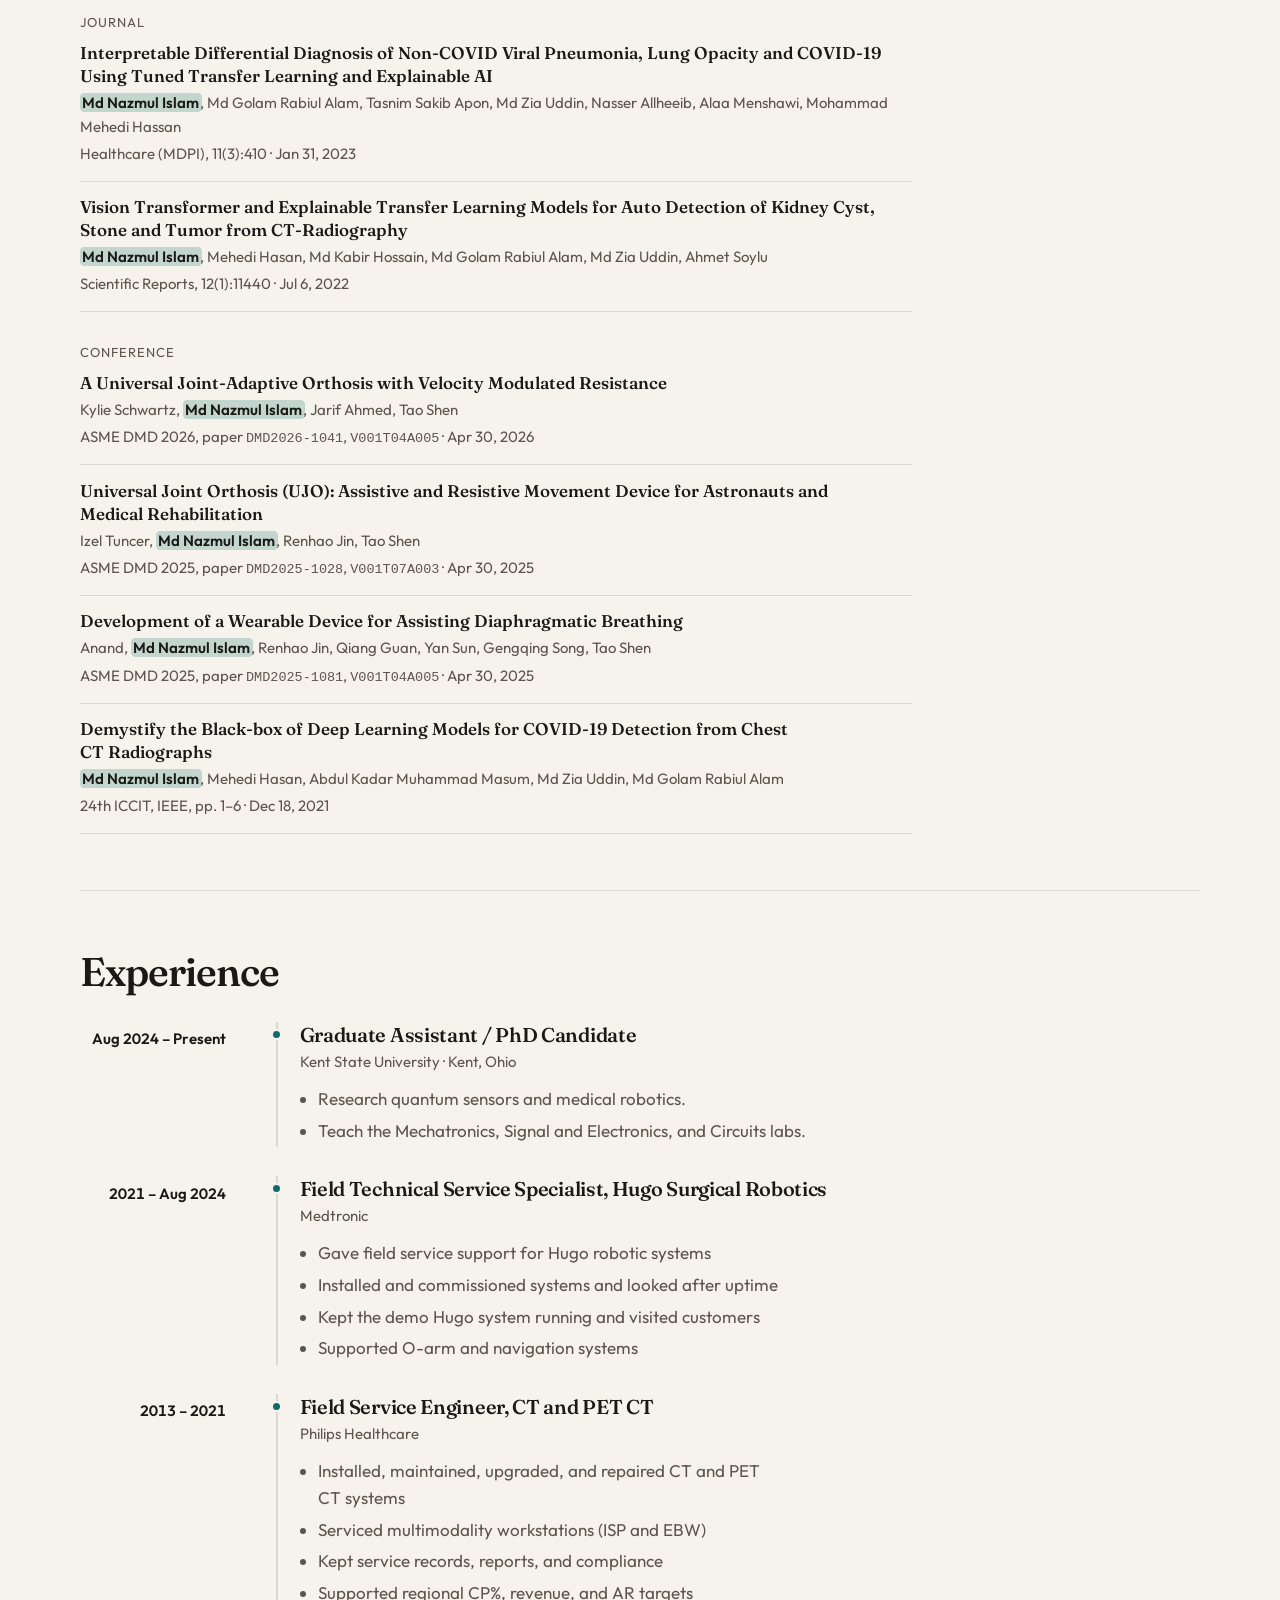
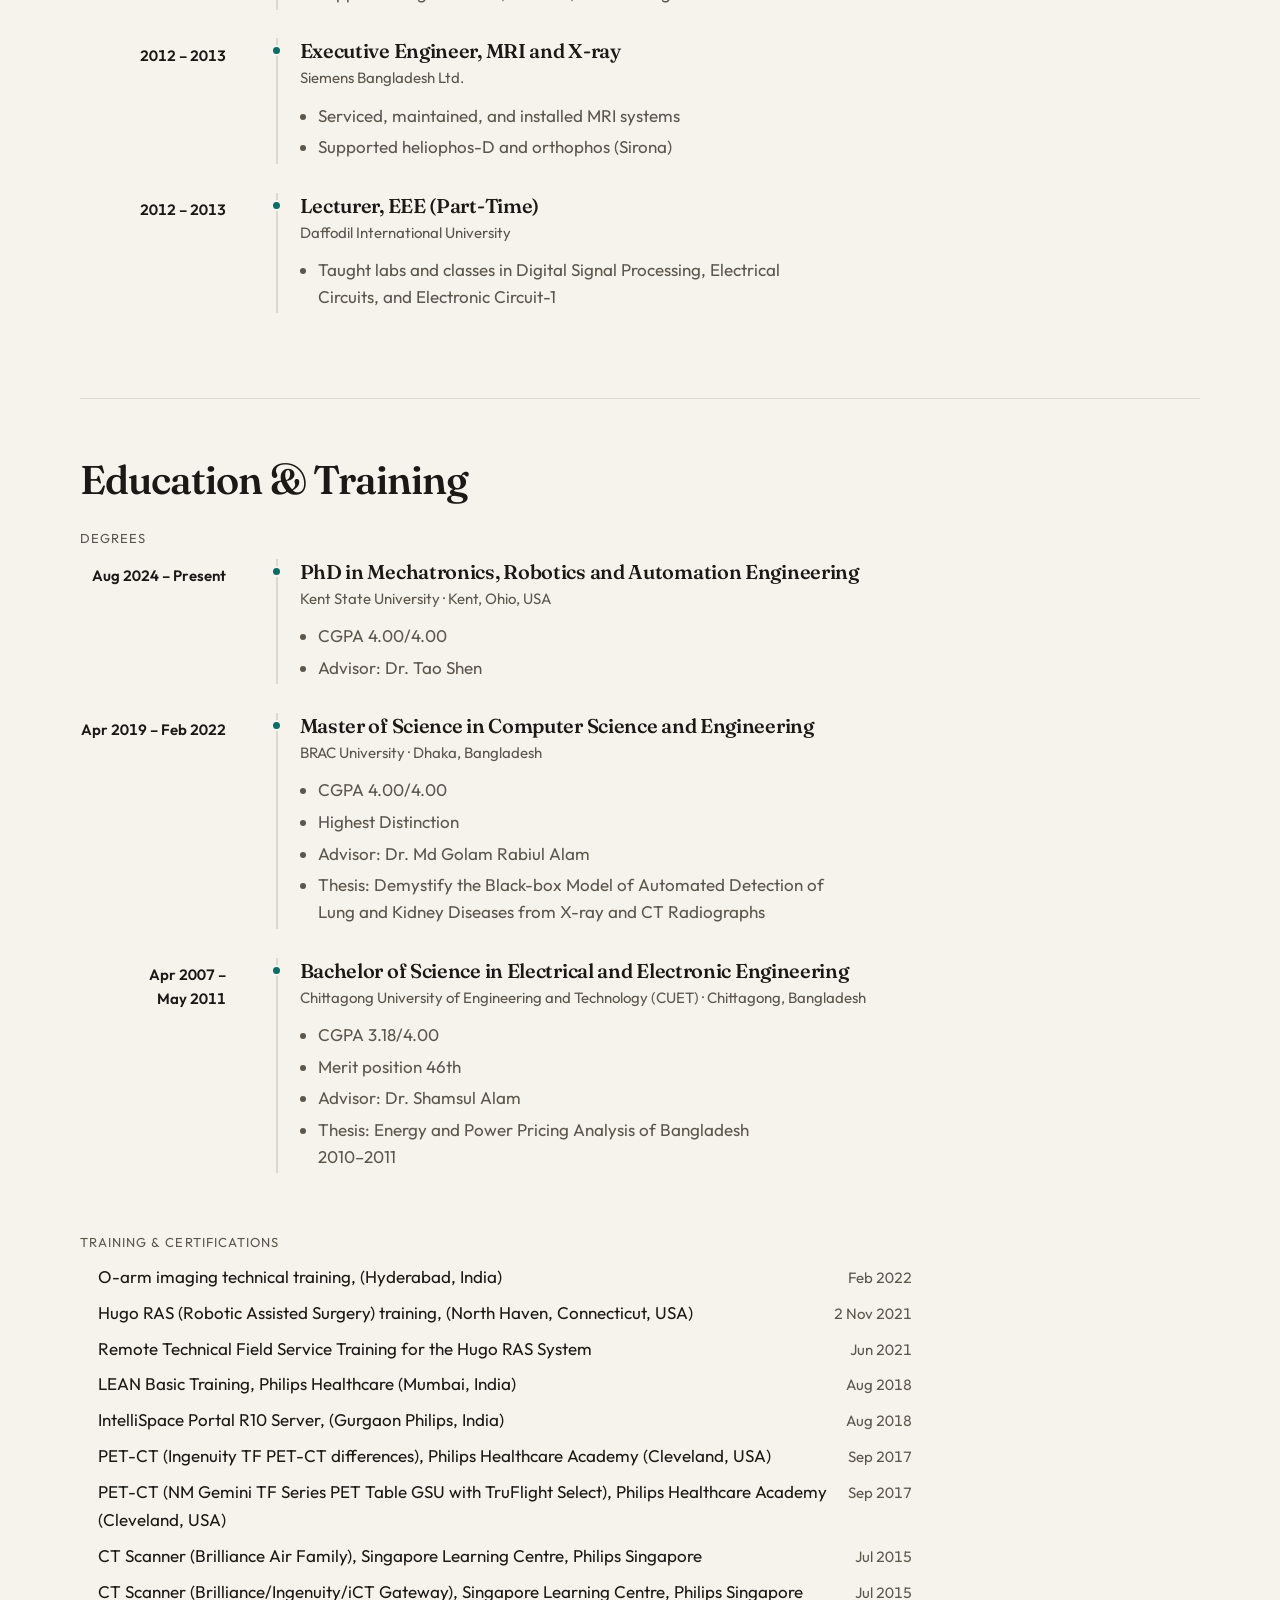
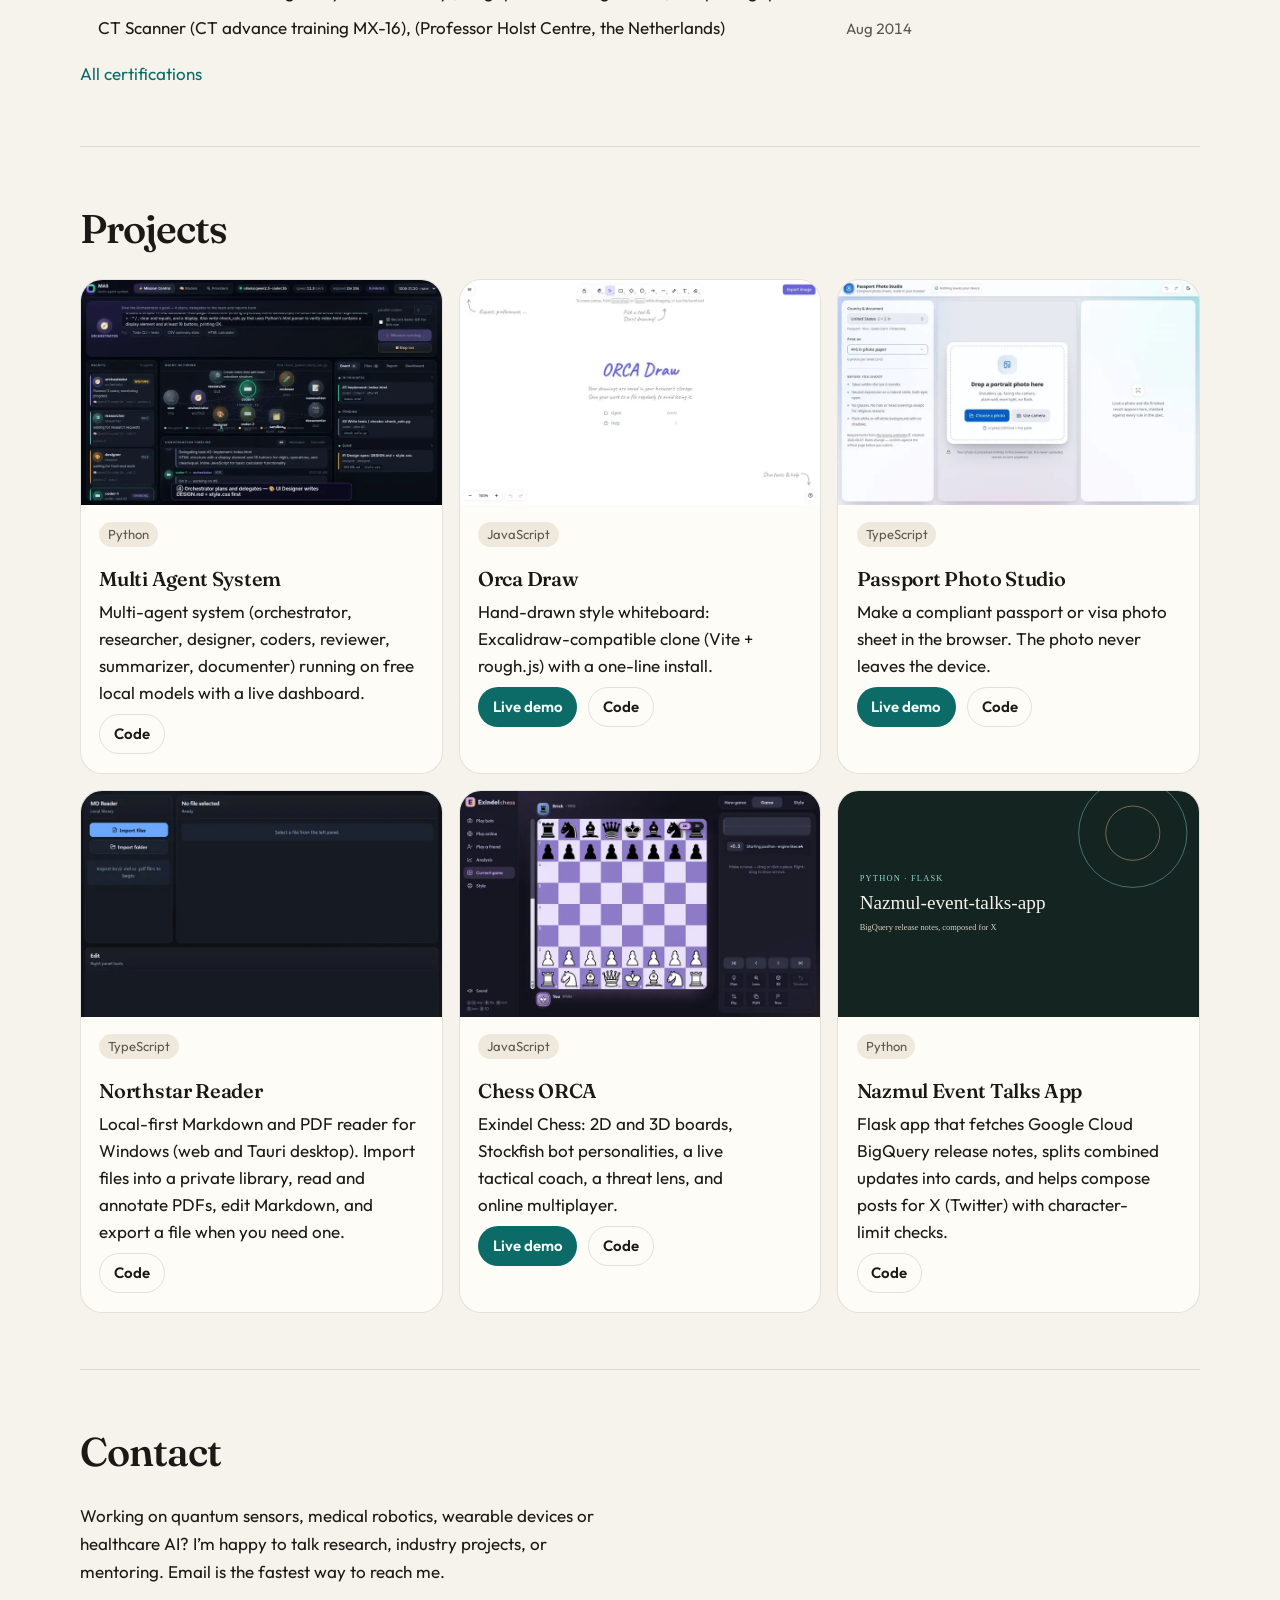
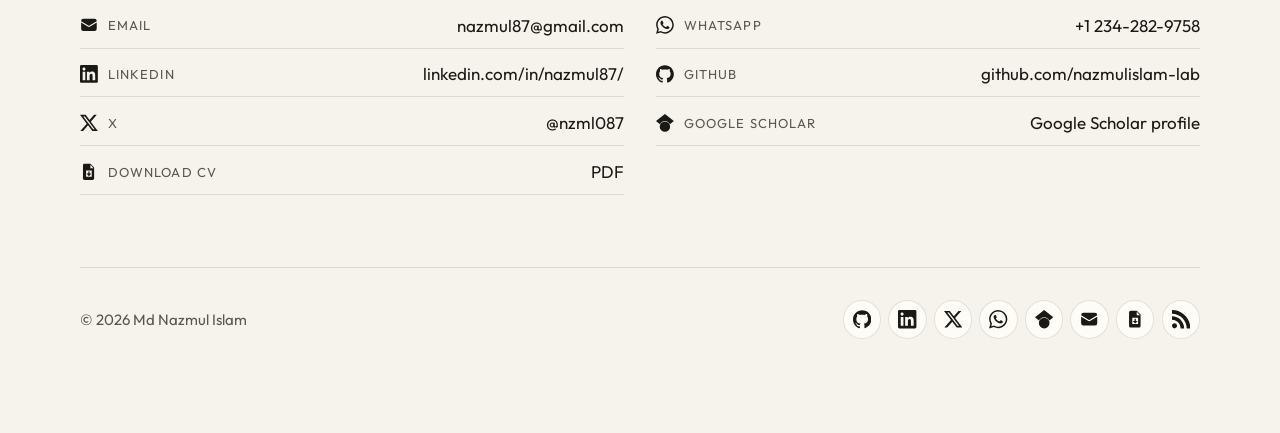
==== commit 1693a2b4: "Add the NSF I-Corps Quantum+X note to the blog. Publish the October 17 note with the team video, Qua" ====
--- a/index.html
+++ b/index.html
@@ -109,17 +109,21 @@
         <div class="news-viewport">
           <div class="news-track">
             <ul class="news-list"><!-- build:news -->
+<li><a href="blog/post.html?slug=nsf-icorps-quantum-x">Completed NSF I-Corps Quantum+X with Q BioSense</a></li>
 <li><a href="blog/post.html?slug=stop-slop-humanizer">Two Claude skills that fix how AI writes my emails</a></li>
 <li><a href="blog/post.html?slug=qwc-2026">Customer discovery at Quantum World Congress 2026</a></li>
 <li><a href="blog/post.html?slug=welcome">Welcome to my site</a></li>
+<li aria-hidden="true"><a href="blog/post.html?slug=nsf-icorps-quantum-x" tabindex="-1">Completed NSF I-Corps Quantum+X with Q BioSense</a></li>
 <li aria-hidden="true"><a href="blog/post.html?slug=stop-slop-humanizer" tabindex="-1">Two Claude skills that fix how AI writes my emails</a></li>
 <li aria-hidden="true"><a href="blog/post.html?slug=qwc-2026" tabindex="-1">Customer discovery at Quantum World Congress 2026</a></li>
 <li aria-hidden="true"><a href="blog/post.html?slug=welcome" tabindex="-1">Welcome to my site</a></li>
 <!-- /build:news --></ul>
             <ul class="news-list" aria-hidden="true"><!-- build:news-dup -->
+<li aria-hidden="true"><a href="blog/post.html?slug=nsf-icorps-quantum-x" tabindex="-1">Completed NSF I-Corps Quantum+X with Q BioSense</a></li>
 <li aria-hidden="true"><a href="blog/post.html?slug=stop-slop-humanizer" tabindex="-1">Two Claude skills that fix how AI writes my emails</a></li>
 <li aria-hidden="true"><a href="blog/post.html?slug=qwc-2026" tabindex="-1">Customer discovery at Quantum World Congress 2026</a></li>
 <li aria-hidden="true"><a href="blog/post.html?slug=welcome" tabindex="-1">Welcome to my site</a></li>
+<li aria-hidden="true"><a href="blog/post.html?slug=nsf-icorps-quantum-x" tabindex="-1">Completed NSF I-Corps Quantum+X with Q BioSense</a></li>
 <li aria-hidden="true"><a href="blog/post.html?slug=stop-slop-humanizer" tabindex="-1">Two Claude skills that fix how AI writes my emails</a></li>
 <li aria-hidden="true"><a href="blog/post.html?slug=qwc-2026" tabindex="-1">Customer discovery at Quantum World Congress 2026</a></li>
 <li aria-hidden="true"><a href="blog/post.html?slug=welcome" tabindex="-1">Welcome to my site</a></li>
--- a/css/styles.css
+++ b/css/styles.css
@@ -1143,6 +1143,51 @@
 
 .post-figure figcaption { margin-top: 0.4rem; }
 
+.post-video,
+.post-gallery,
+.post-certificate { width: min(100%, 40rem); }
+
+.post-video {
+  position: relative;
+  aspect-ratio: 16 / 9;
+  margin: 0.4rem 0 1.2rem;
+  border-radius: 12px;
+  overflow: hidden;
+  background: var(--chip);
+}
+
+.post-video iframe {
+  position: absolute;
+  inset: 0;
+  width: 100%;
+  height: 100%;
+  border: 0;
+}
+
+.post-gallery {
+  display: grid;
+  grid-template-columns: repeat(3, minmax(0, 1fr));
+  gap: 0.55rem;
+  margin: 0.4rem 0 1.2rem;
+  align-items: start;
+}
+
+.post-gallery figure { margin: 0; }
+
+.post-gallery img {
+  width: 100%;
+  height: auto;
+  border-radius: 12px;
+}
+
+.post-certificate a { display: block; }
+
+.post-certificate a:focus-visible {
+  outline: 2px solid var(--accent);
+  outline-offset: 3px;
+  border-radius: 12px;
+}
+
 .post-card h3 { margin: 0 0 0.35rem; }
 
 .post-card h3 a,
@@ -1187,6 +1232,8 @@
 }
 
 .post-body:has(pre) { max-width: none; }
+
+.post-body:has(.post-video, .post-gallery, .post-certificate) { max-width: none; }
 
 .post-body > p,
 .post-body > h2,
@@ -1271,6 +1318,7 @@
 
 @media (max-width: 720px) {
   .gallery { grid-template-columns: 1fr 1fr; }
+  .post-gallery { grid-template-columns: 1fr; }
   .job { grid-template-columns: 1fr; gap: 0.35rem; }
   .job-dates { text-align: left; margin-top: 0; padding-right: 0; }
   .job-body { margin-left: 0.4rem; }
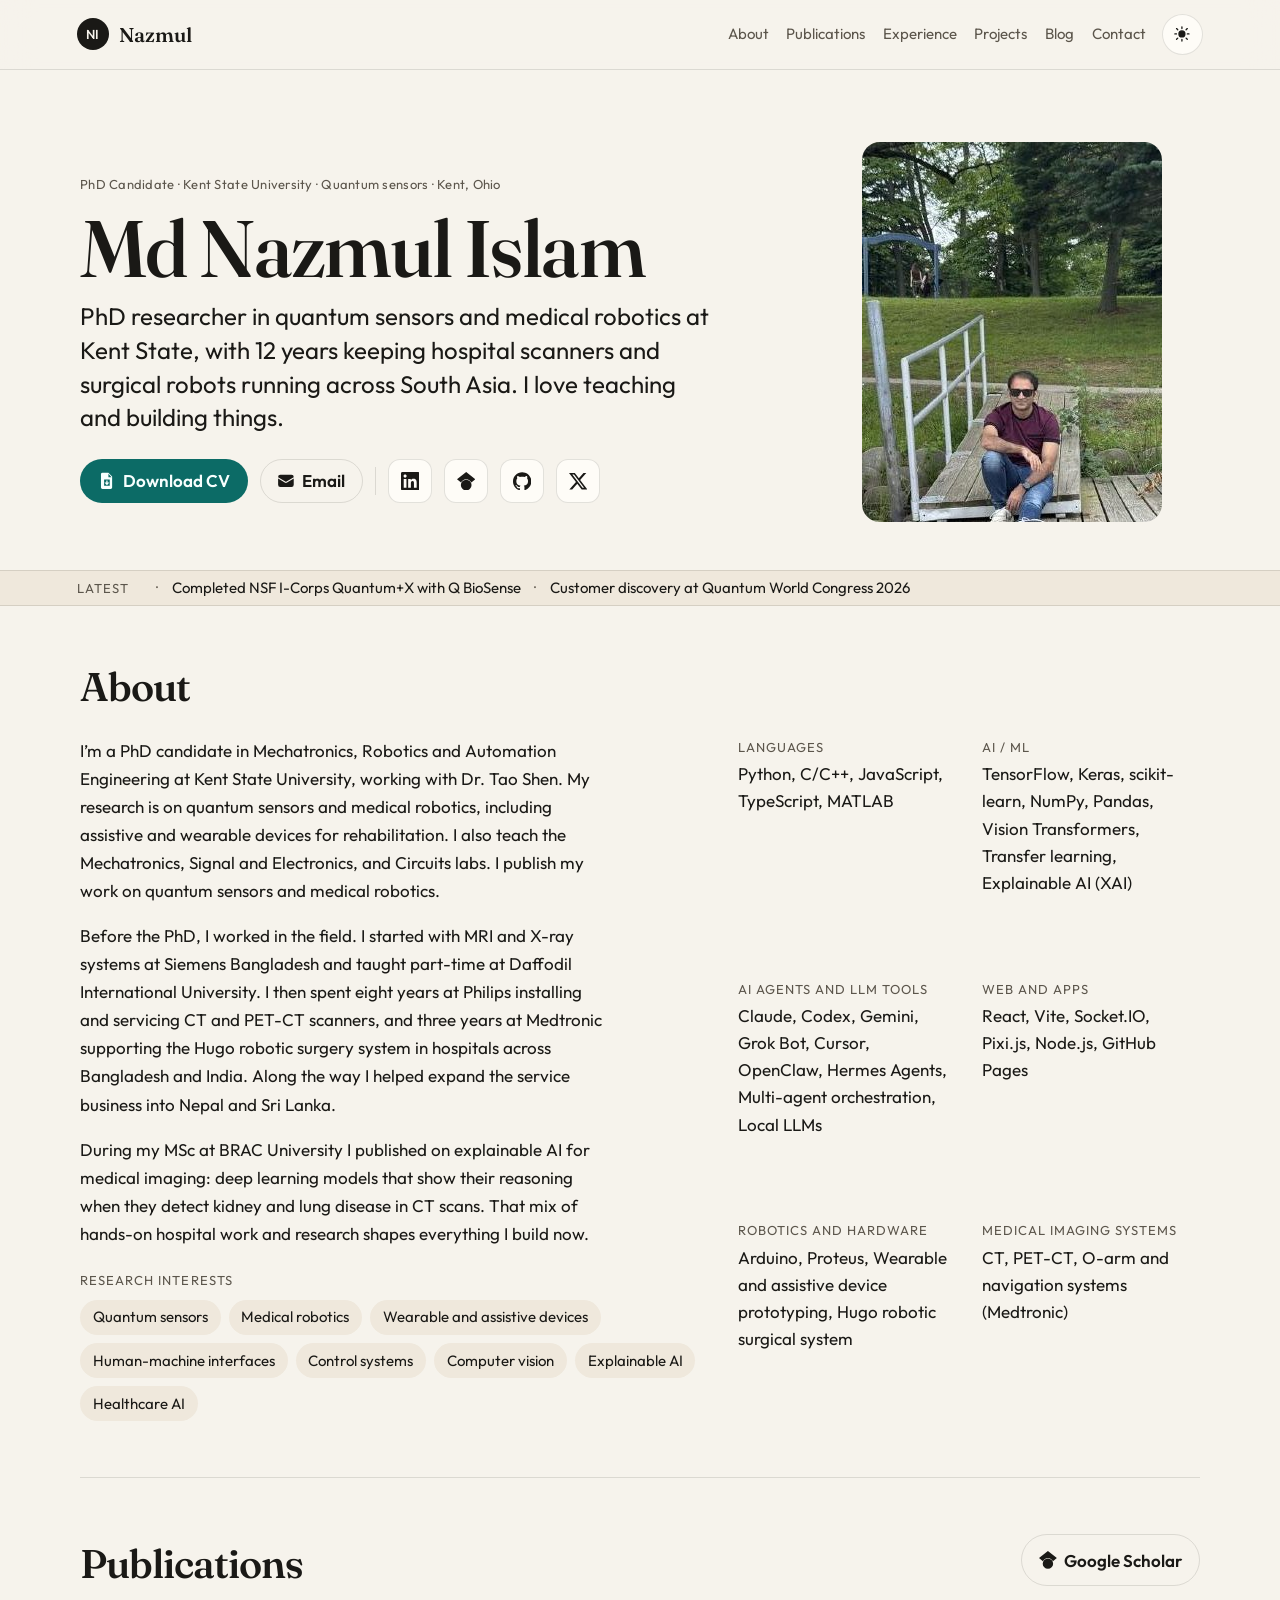
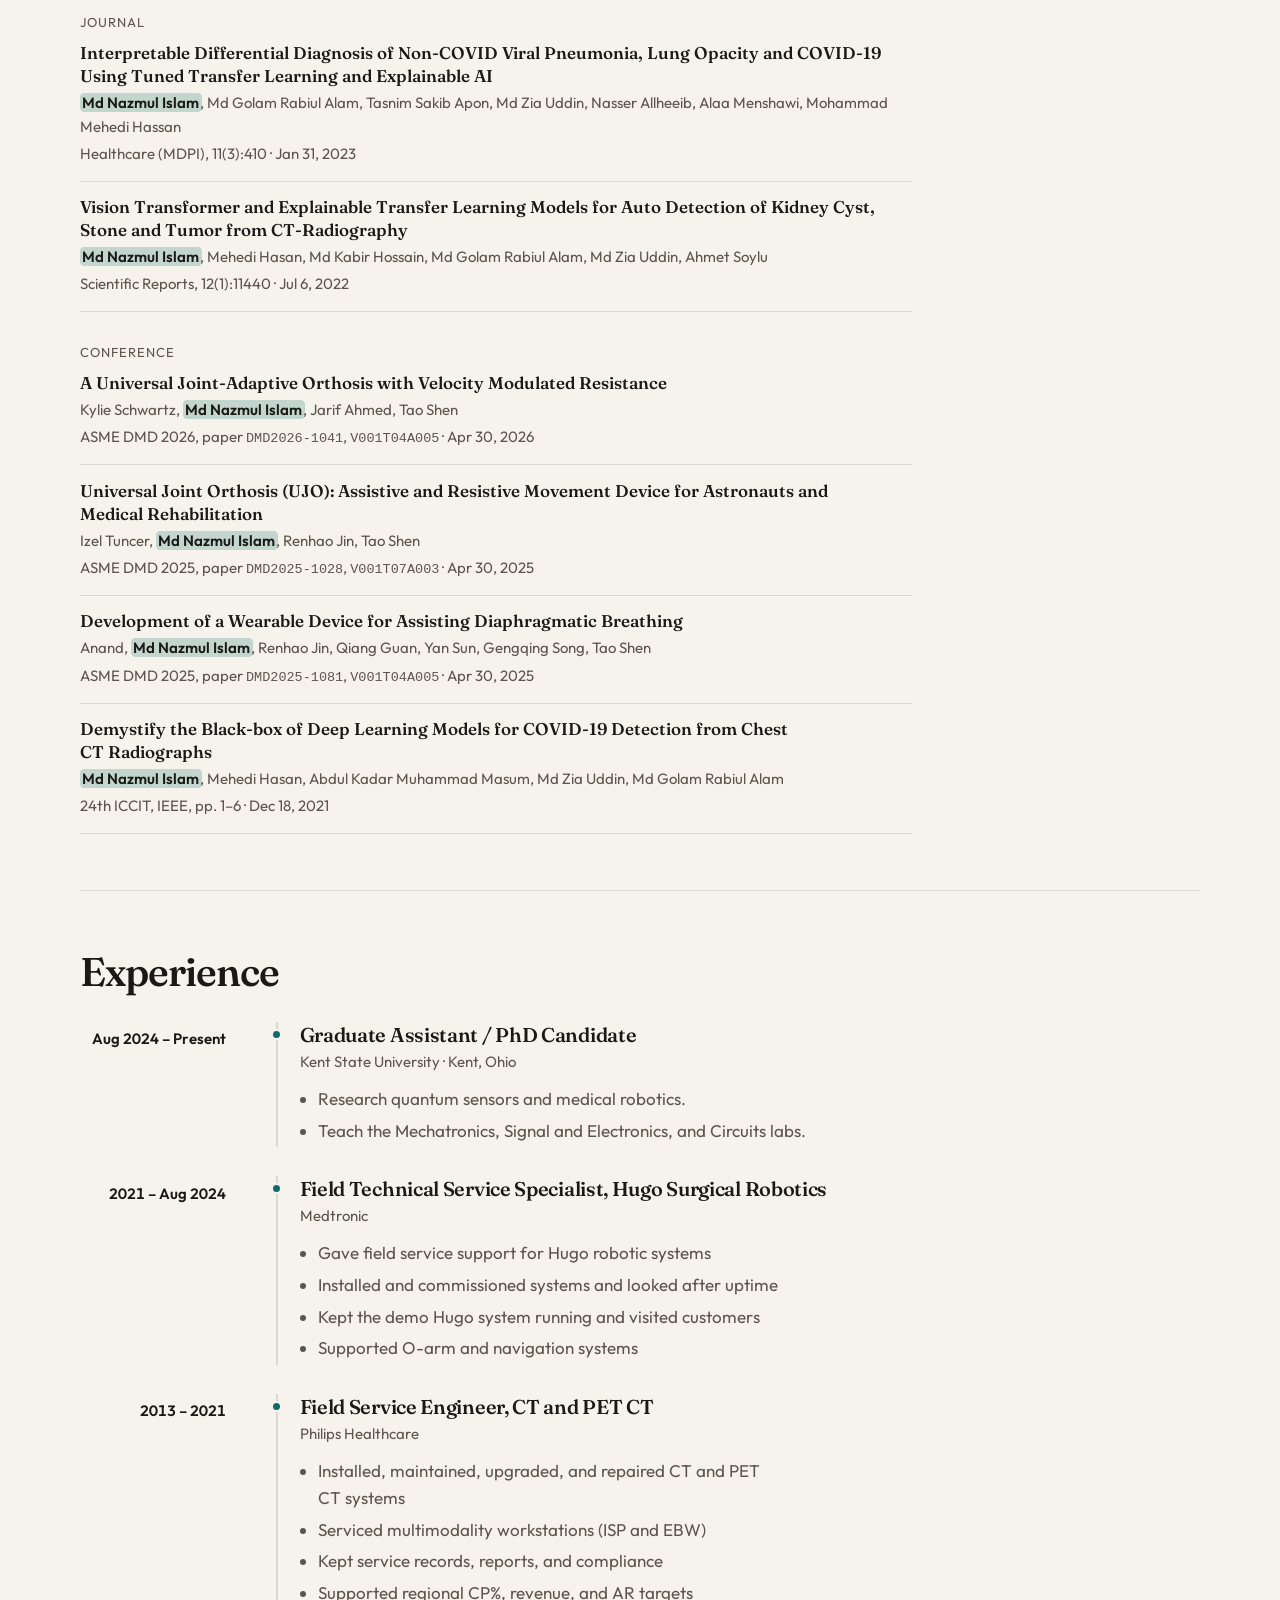
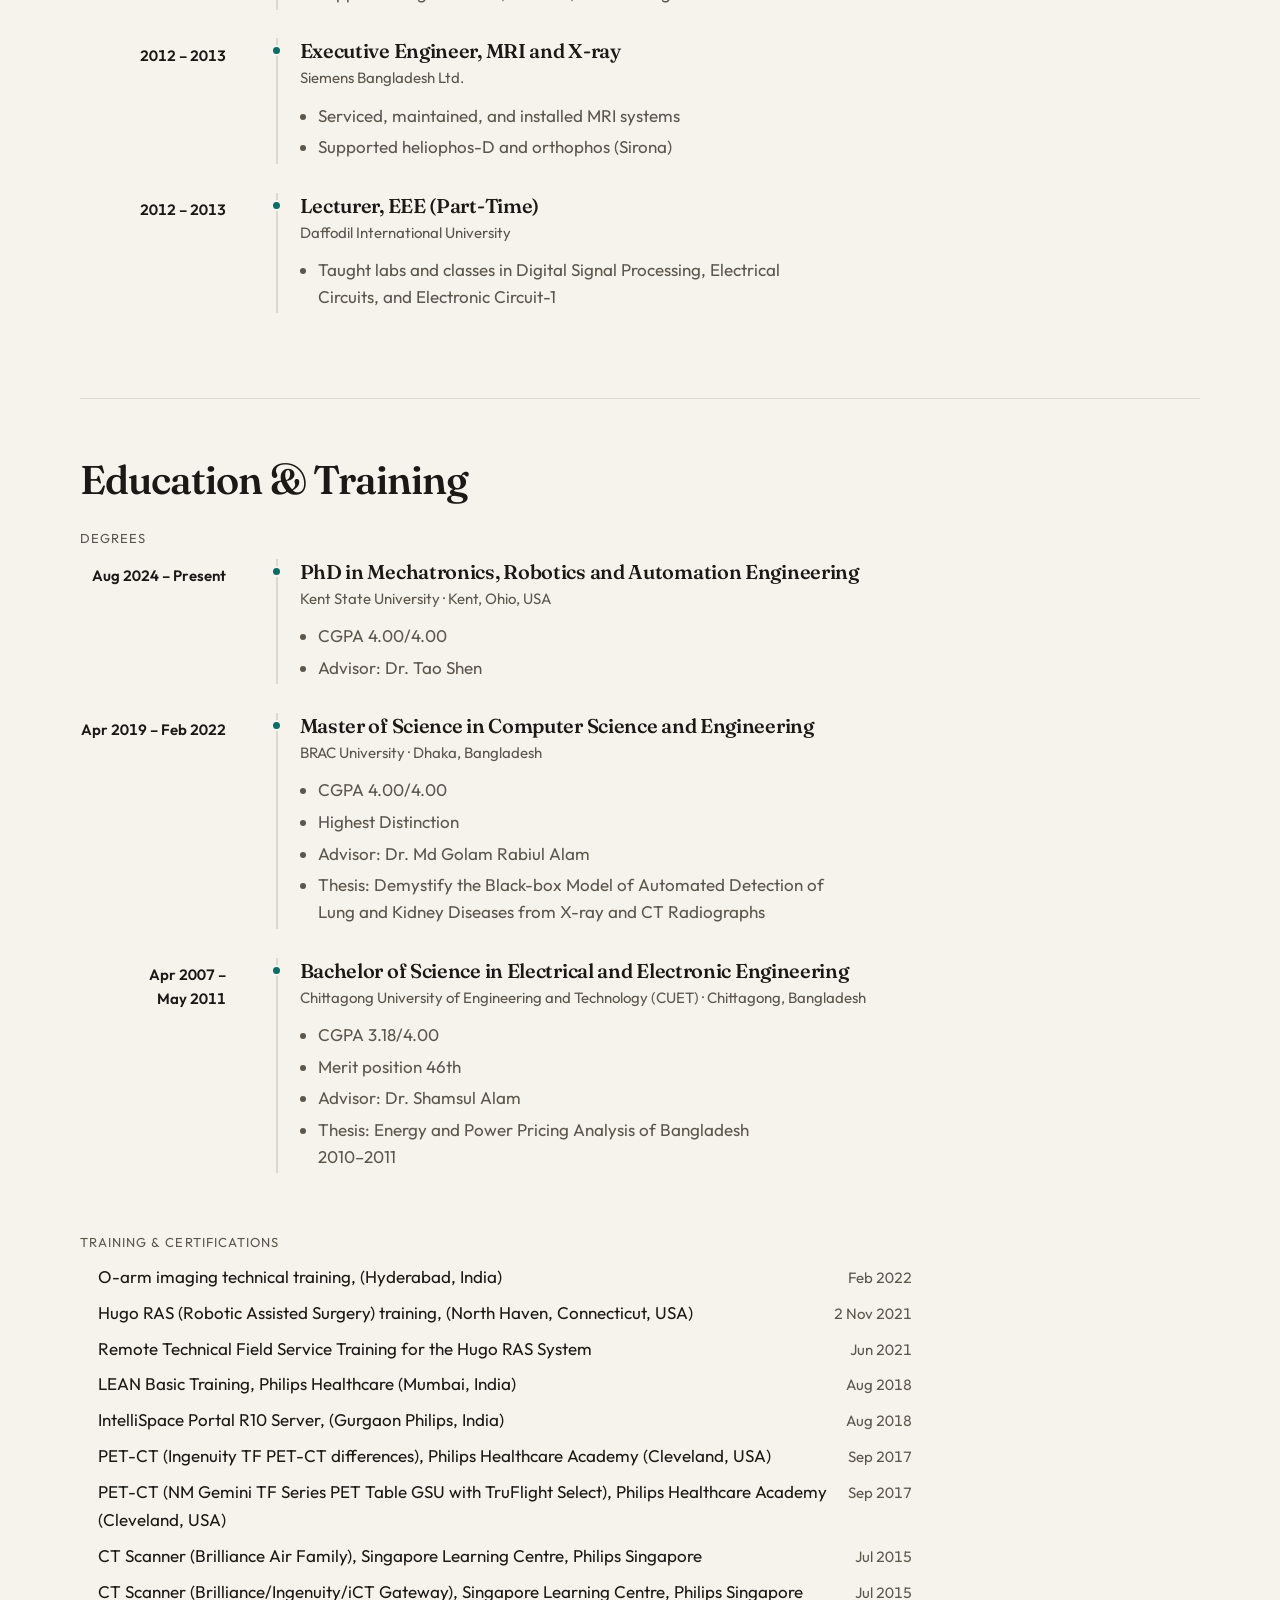
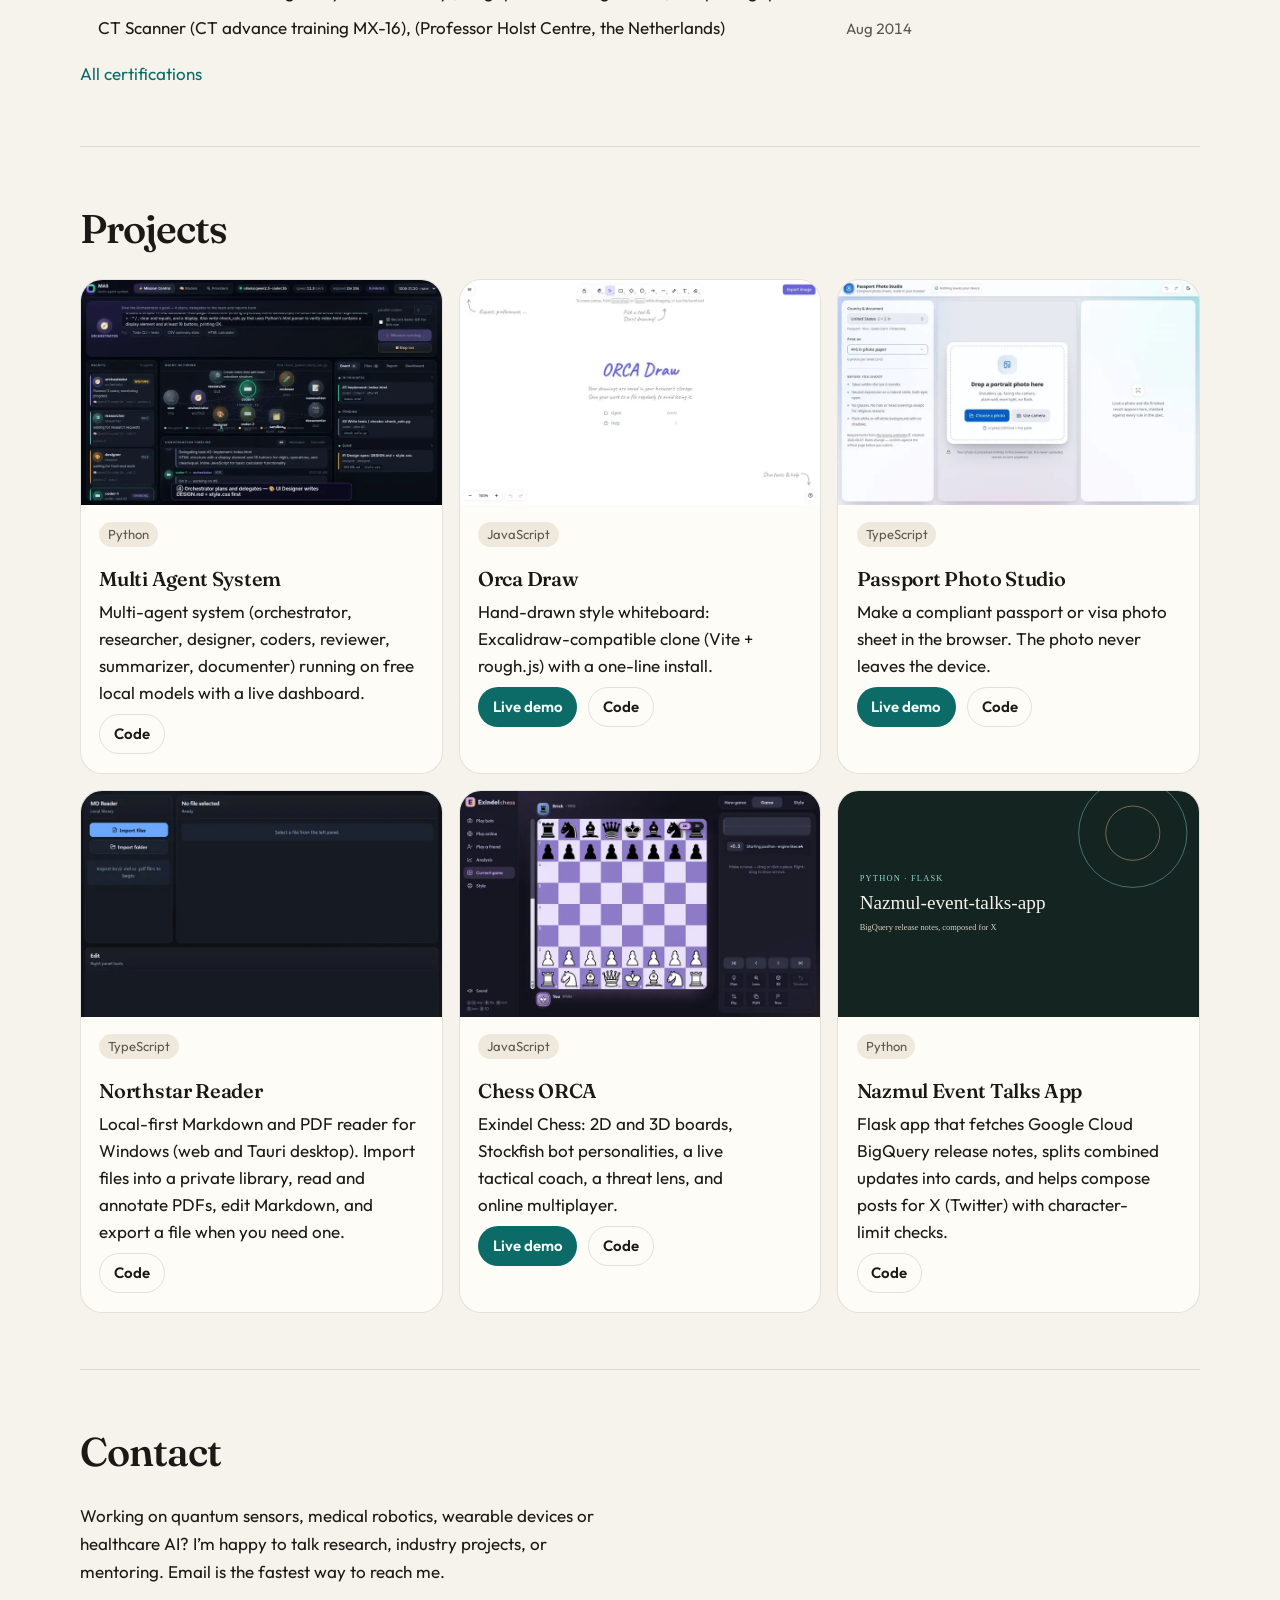
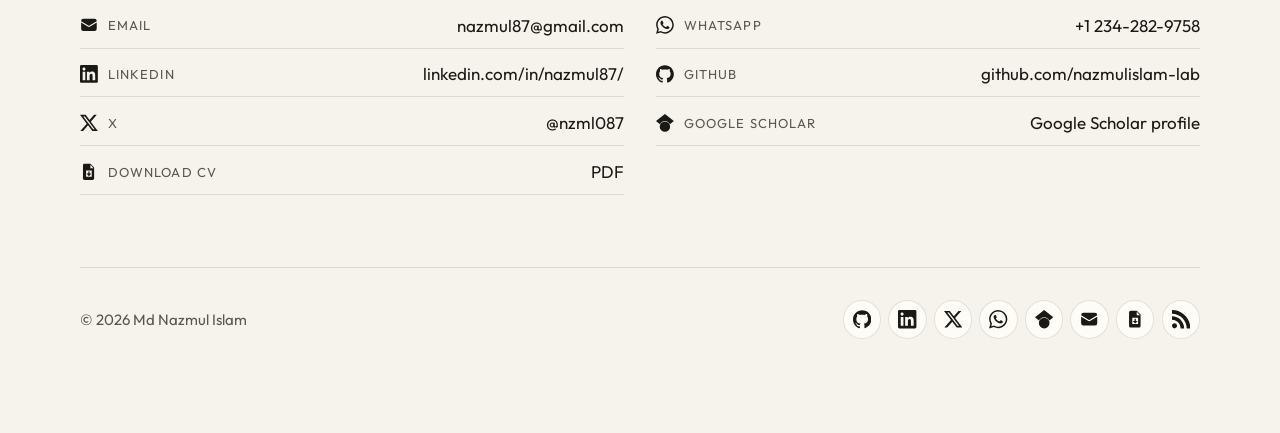
==== commit 9120d077: "Center blog posts and add News and Posts categories. The post column sits in the middle of the page " ====
--- a/index.html
+++ b/index.html
@@ -110,23 +110,19 @@
           <div class="news-track">
             <ul class="news-list"><!-- build:news -->
 <li><a href="blog/post.html?slug=nsf-icorps-quantum-x">Completed NSF I-Corps Quantum+X with Q BioSense</a></li>
-<li><a href="blog/post.html?slug=stop-slop-humanizer">Two Claude skills that fix how AI writes my emails</a></li>
 <li><a href="blog/post.html?slug=qwc-2026">Customer discovery at Quantum World Congress 2026</a></li>
-<li><a href="blog/post.html?slug=welcome">Welcome to my site</a></li>
-<li aria-hidden="true"><a href="blog/post.html?slug=nsf-icorps-quantum-x" tabindex="-1">Completed NSF I-Corps Quantum+X with Q BioSense</a></li>
-<li aria-hidden="true"><a href="blog/post.html?slug=stop-slop-humanizer" tabindex="-1">Two Claude skills that fix how AI writes my emails</a></li>
-<li aria-hidden="true"><a href="blog/post.html?slug=qwc-2026" tabindex="-1">Customer discovery at Quantum World Congress 2026</a></li>
-<li aria-hidden="true"><a href="blog/post.html?slug=welcome" tabindex="-1">Welcome to my site</a></li>
+<li aria-hidden="true"><a href="blog/post.html?slug=nsf-icorps-quantum-x" tabindex="-1">Completed NSF I-Corps Quantum+X with Q BioSense</a></li>
+<li aria-hidden="true"><a href="blog/post.html?slug=qwc-2026" tabindex="-1">Customer discovery at Quantum World Congress 2026</a></li>
+<li aria-hidden="true"><a href="blog/post.html?slug=nsf-icorps-quantum-x" tabindex="-1">Completed NSF I-Corps Quantum+X with Q BioSense</a></li>
+<li aria-hidden="true"><a href="blog/post.html?slug=qwc-2026" tabindex="-1">Customer discovery at Quantum World Congress 2026</a></li>
 <!-- /build:news --></ul>
             <ul class="news-list" aria-hidden="true"><!-- build:news-dup -->
 <li aria-hidden="true"><a href="blog/post.html?slug=nsf-icorps-quantum-x" tabindex="-1">Completed NSF I-Corps Quantum+X with Q BioSense</a></li>
-<li aria-hidden="true"><a href="blog/post.html?slug=stop-slop-humanizer" tabindex="-1">Two Claude skills that fix how AI writes my emails</a></li>
-<li aria-hidden="true"><a href="blog/post.html?slug=qwc-2026" tabindex="-1">Customer discovery at Quantum World Congress 2026</a></li>
-<li aria-hidden="true"><a href="blog/post.html?slug=welcome" tabindex="-1">Welcome to my site</a></li>
-<li aria-hidden="true"><a href="blog/post.html?slug=nsf-icorps-quantum-x" tabindex="-1">Completed NSF I-Corps Quantum+X with Q BioSense</a></li>
-<li aria-hidden="true"><a href="blog/post.html?slug=stop-slop-humanizer" tabindex="-1">Two Claude skills that fix how AI writes my emails</a></li>
-<li aria-hidden="true"><a href="blog/post.html?slug=qwc-2026" tabindex="-1">Customer discovery at Quantum World Congress 2026</a></li>
-<li aria-hidden="true"><a href="blog/post.html?slug=welcome" tabindex="-1">Welcome to my site</a></li>
+<li aria-hidden="true"><a href="blog/post.html?slug=qwc-2026" tabindex="-1">Customer discovery at Quantum World Congress 2026</a></li>
+<li aria-hidden="true"><a href="blog/post.html?slug=nsf-icorps-quantum-x" tabindex="-1">Completed NSF I-Corps Quantum+X with Q BioSense</a></li>
+<li aria-hidden="true"><a href="blog/post.html?slug=qwc-2026" tabindex="-1">Customer discovery at Quantum World Congress 2026</a></li>
+<li aria-hidden="true"><a href="blog/post.html?slug=nsf-icorps-quantum-x" tabindex="-1">Completed NSF I-Corps Quantum+X with Q BioSense</a></li>
+<li aria-hidden="true"><a href="blog/post.html?slug=qwc-2026" tabindex="-1">Customer discovery at Quantum World Congress 2026</a></li>
 <!-- /build:news-dup --></ul>
           </div>
         </div>
--- a/css/styles.css
+++ b/css/styles.css
@@ -1041,11 +1041,15 @@
 .news-track {
   display: flex;
   width: max-content;
-  animation: news-scroll 45s linear infinite;
-}
-
-.news-ticker:hover .news-track,
-.news-ticker:focus-within .news-track { animation-play-state: paused; }
+}
+
+.news-ticker.is-scrolling .news-track { animation: news-scroll 45s linear infinite; }
+
+.news-ticker:not(.is-scrolling) .news-list[aria-hidden="true"],
+.news-ticker:not(.is-scrolling) .news-list li[aria-hidden="true"] { display: none; }
+
+.news-ticker.is-scrolling:hover .news-track,
+.news-ticker.is-scrolling:focus-within .news-track { animation-play-state: paused; }
 
 .news-list {
   display: flex;
@@ -1086,9 +1090,15 @@
   .news-ticker { height: 32px; }
 }
 
+@media (prefers-reduced-motion: no-preference) {
+  .news-ticker.is-scrolling .news-viewport {
+    mask-image: linear-gradient(90deg, transparent, #000 0.8rem, #000 calc(100% - 1.4rem), transparent);
+  }
+}
+
 @media (prefers-reduced-motion: reduce) {
   .news-track { animation: none; }
-  .news-viewport { overflow-x: auto; }
+  .news-viewport { overflow-x: auto; mask-image: none; }
   .news-list[aria-hidden="true"],
   .news-list li[aria-hidden="true"] { display: none; }
 }
@@ -1257,6 +1267,64 @@
 
 .post-body pre code { font-size: 0.82rem; }
 
+.post-card .post-category { margin: 0 0 0.4rem; }
+
+.post-filters {
+  display: flex;
+  flex-wrap: wrap;
+  gap: 0.45rem;
+  margin: 0.2rem 0 1.25rem;
+}
+
+.post-filters button {
+  appearance: none;
+  border: 1px solid var(--line);
+  background: var(--bg-elev);
+  color: var(--muted);
+  border-radius: 999px;
+  padding: 0.32rem 0.85rem;
+  font: inherit;
+  font-size: var(--text-sm);
+  line-height: 1.4;
+  cursor: pointer;
+}
+
+.post-filters button:hover,
+.post-filters button:focus-visible {
+  color: var(--ink);
+  border-color: var(--accent);
+}
+
+.post-filters button[aria-pressed="true"] {
+  background: var(--ink);
+  border-color: transparent;
+  color: var(--bg);
+}
+
+.post-empty { margin: 0.2rem 0 0; color: var(--muted); }
+
+/* 48ch of the body face (Outfit at 1.0625rem), so the title and the text share one column. */
+body[data-blog="post"] {
+  --post-measure: 33.456rem;
+  --post-media: 40rem;
+}
+
+body[data-blog="post"] .post-body { max-width: none; }
+
+body[data-blog="post"] .post-back,
+body[data-blog="post"] [data-blog-post] > :not(.post-body),
+body[data-blog="post"] .post-body > :is(p, h2, h3, ul, ol, blockquote) {
+  max-width: var(--post-measure);
+  margin-inline: auto;
+}
+
+body[data-blog="post"] :is(.post-video, .post-gallery, .post-certificate, .post-figure) {
+  width: min(100%, var(--post-media));
+  margin-inline: auto;
+}
+
+body[data-blog="post"] .post-body pre { margin-inline: auto; }
+
 #collaborate .hero-actions { margin-top: 1.2rem; }
 
 .project-card { padding: 0; overflow: hidden; }
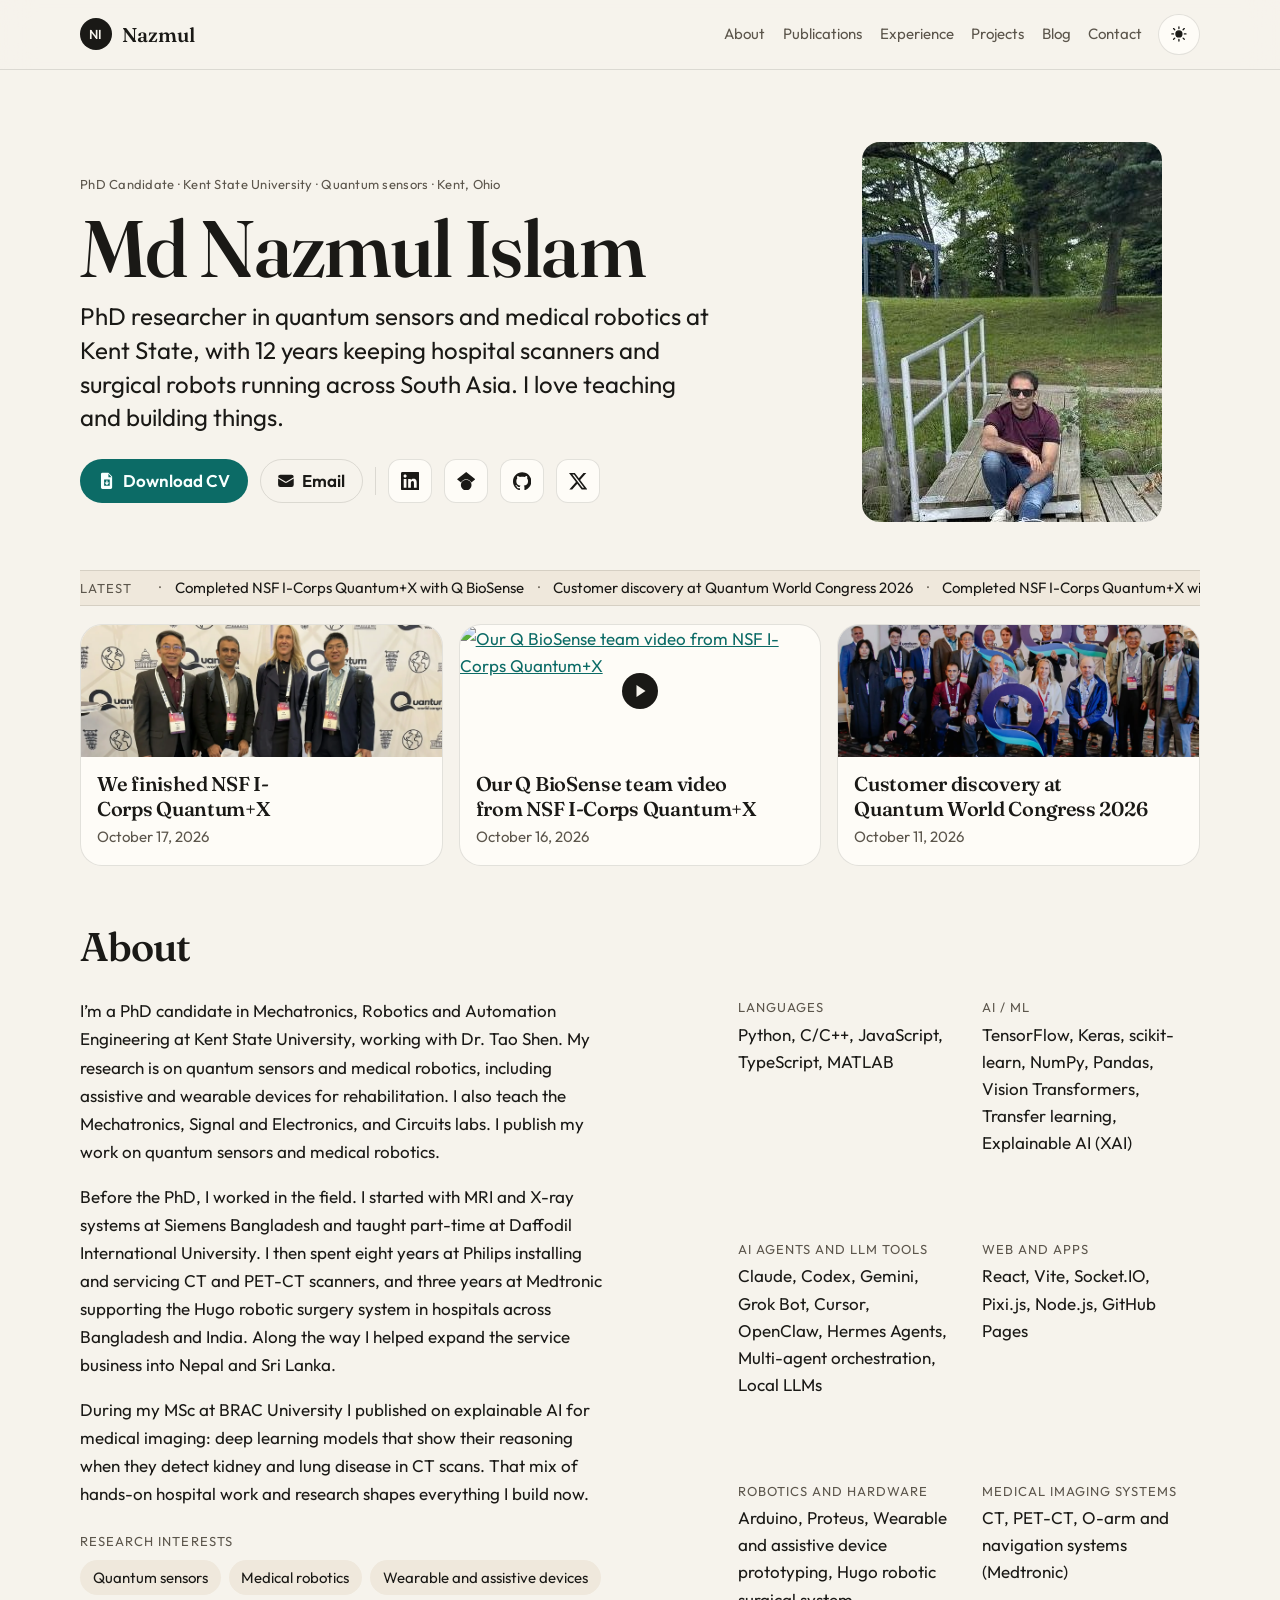
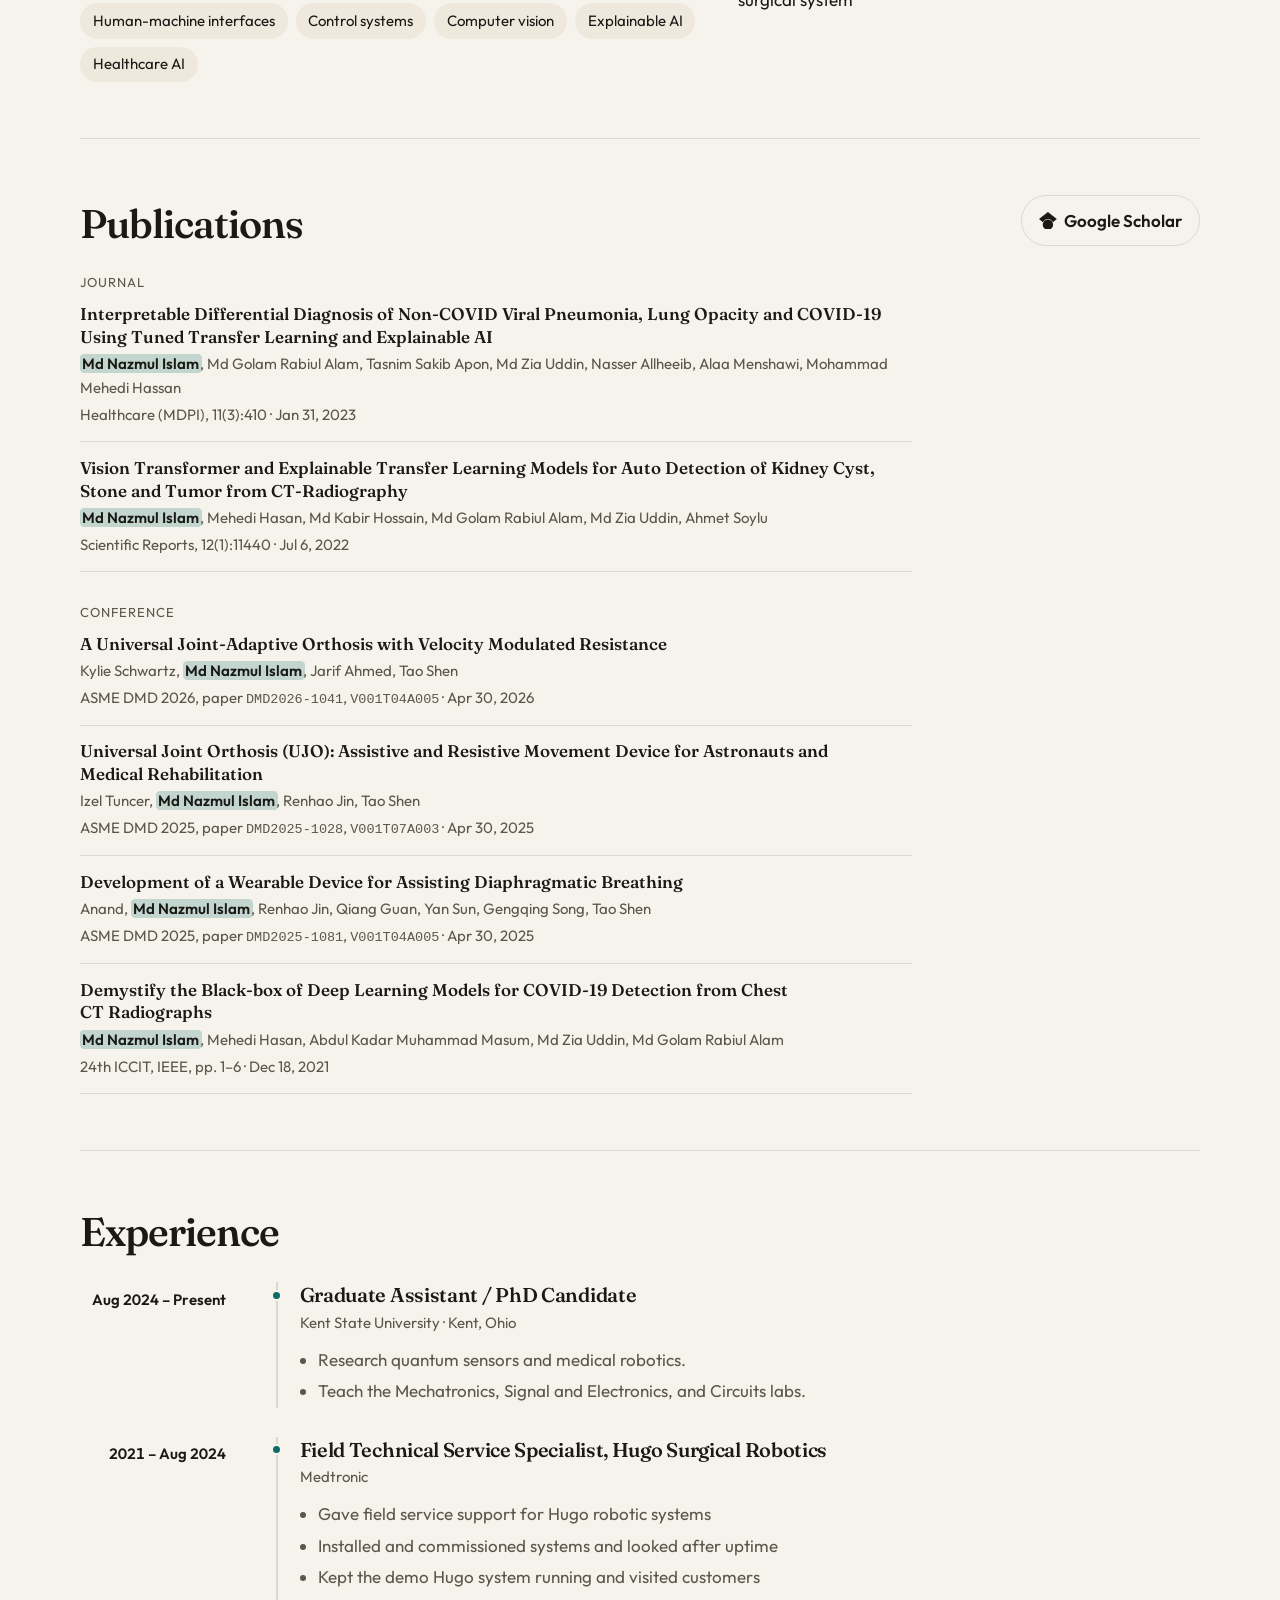
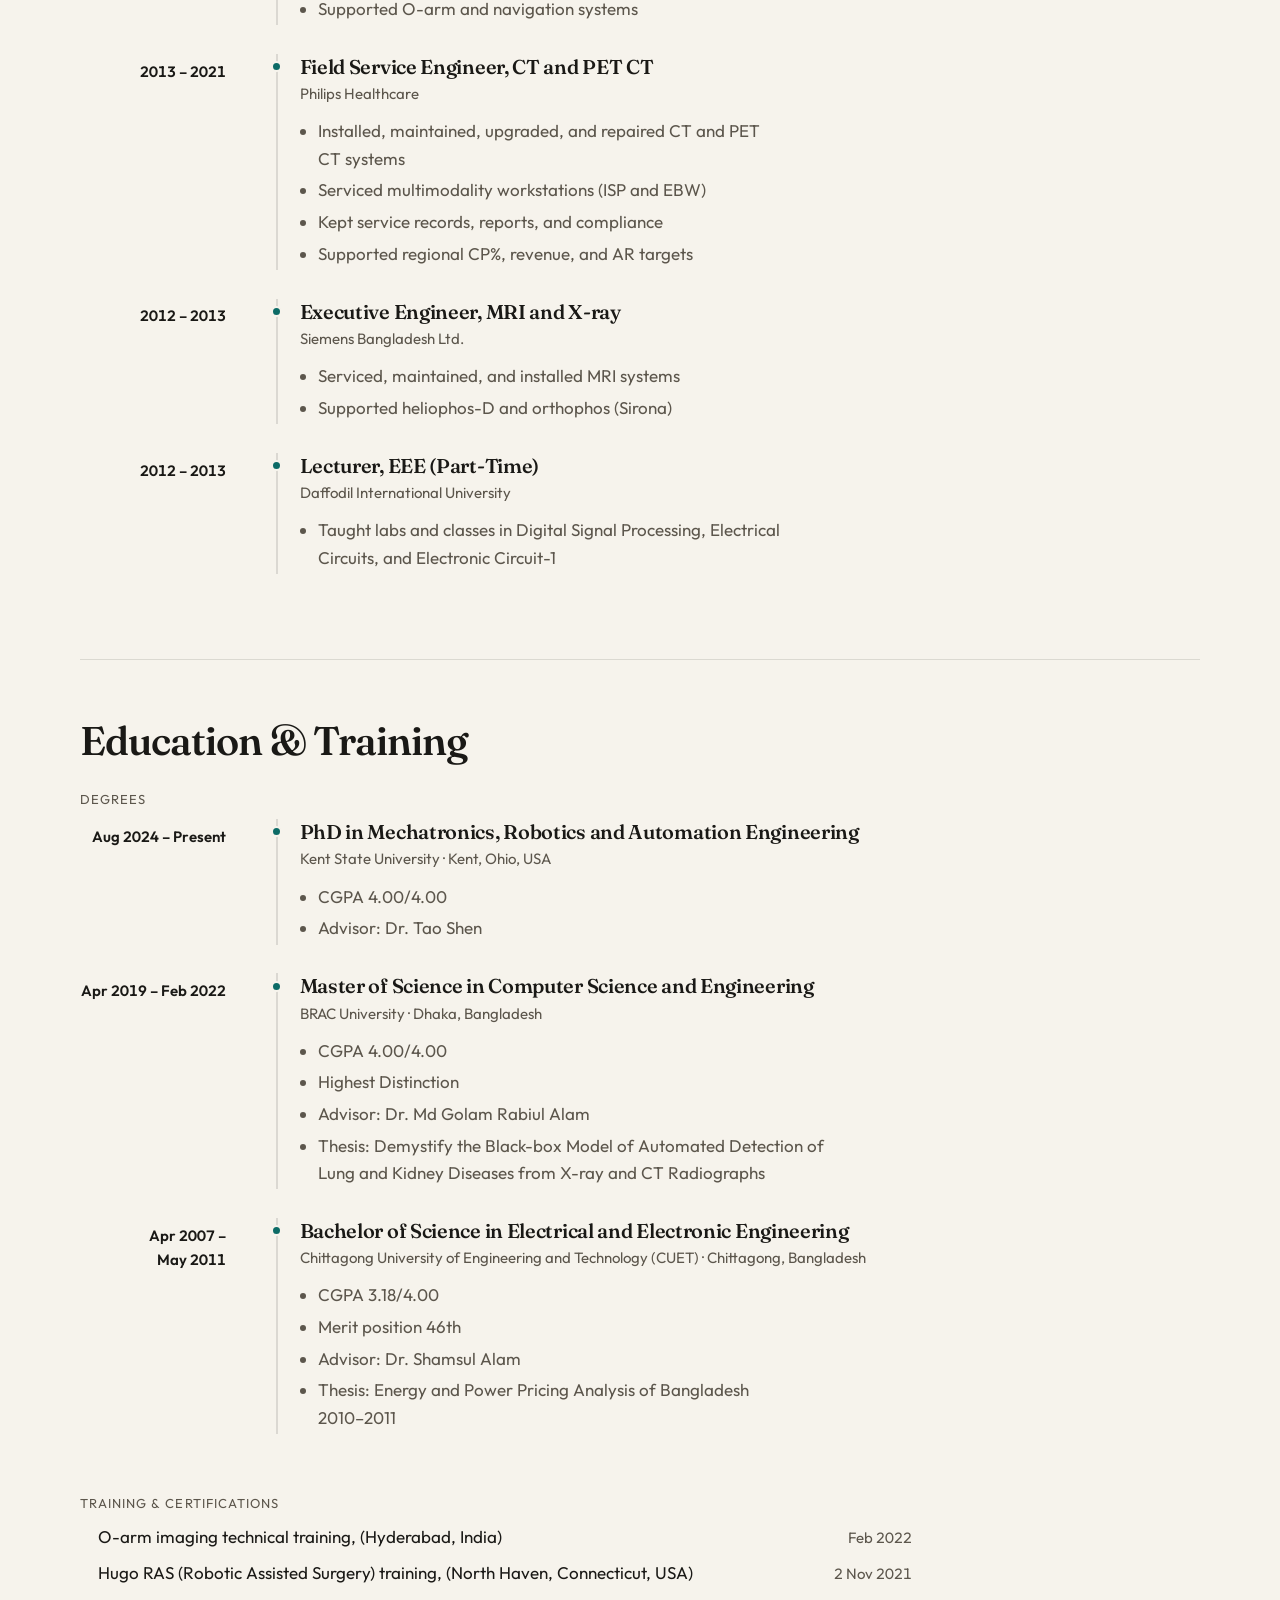
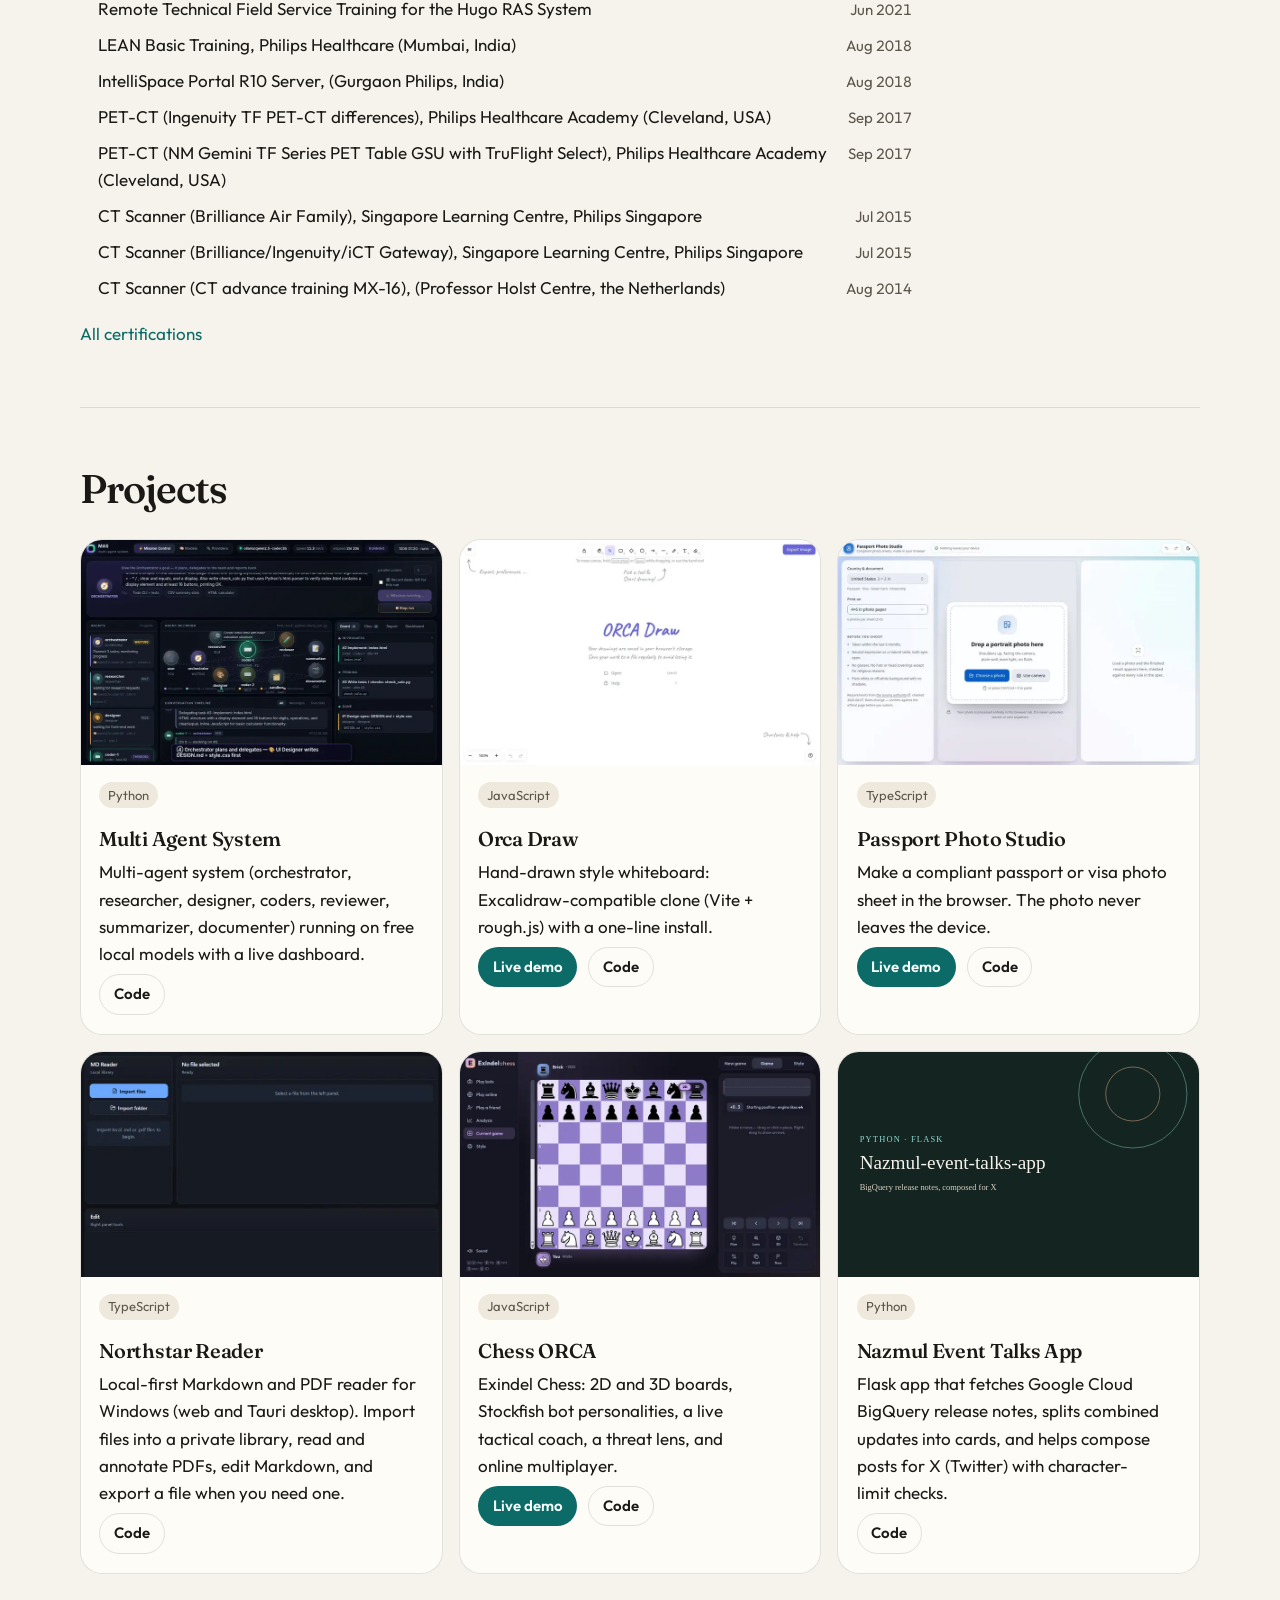
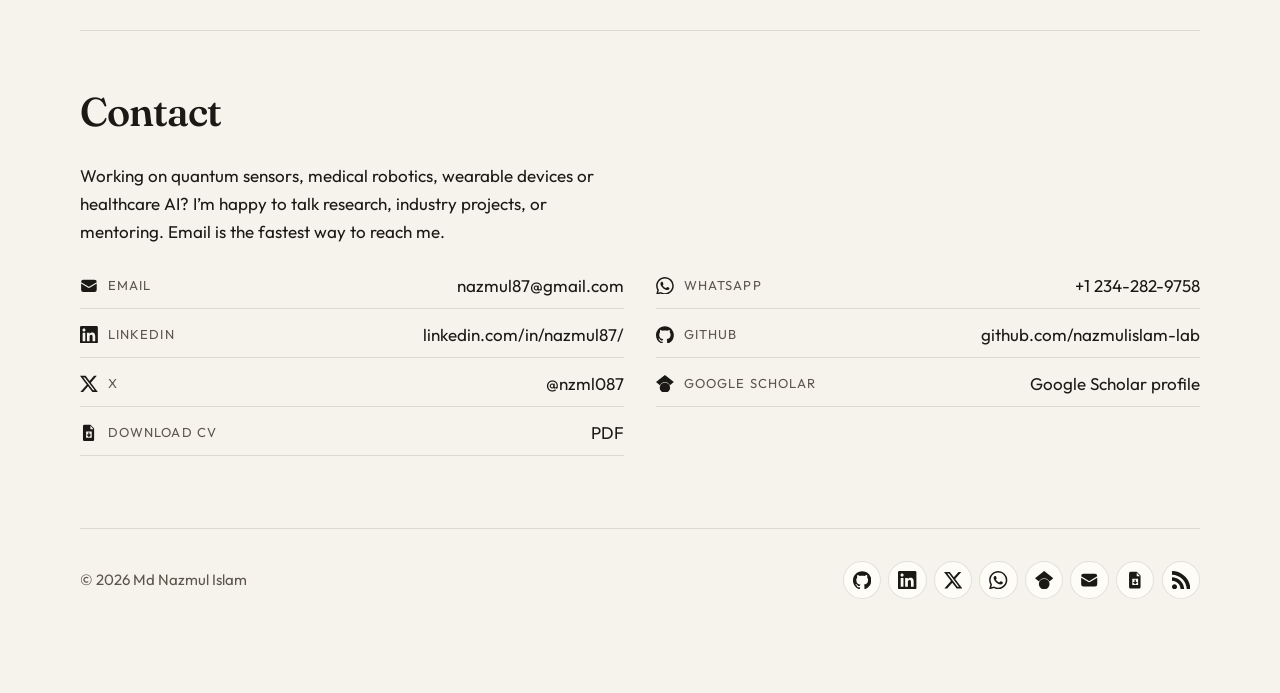
==== commit a127f35f: "Preview recent notes on the homepage. Show the three newest News posts and quick updates as small ca" ====
--- a/index.html
+++ b/index.html
@@ -128,6 +128,14 @@
         </div>
       </aside>
 
+      <section class="home-feed" aria-label="Recent notes" data-home-feed>
+        <div class="home-feed-grid" data-home-feed-list><!-- build:home-feed -->
+<article class="feed-card"><a class="feed-card-link" href="blog/post.html?slug=nsf-icorps-quantum-x"><span class="post-cover"><img src="assets/blog/qwc-backdrop.webp" alt="Four people at the Quantum World Congress backdrop" loading="lazy" decoding="async" style="object-position: center 25%"></span><div class="feed-card-body"><h3>We finished NSF I-Corps Quantum+X</h3><p class="post-meta">October 17, 2026</p></div></a></article>
+<article class="feed-card"><a class="post-cover" href="https://www.youtube.com/watch?v=ZDbmKt-fsvk" data-video-id="ZDbmKt-fsvk" data-video-title="Our Q BioSense team video from NSF I-Corps Quantum+X"><img src="https://i.ytimg.com/vi/ZDbmKt-fsvk/hqdefault.jpg" alt="Our Q BioSense team video from NSF I-Corps Quantum+X" loading="lazy" decoding="async"><span class="post-cover-play" aria-hidden="true"></span><span class="visually-hidden">Play video</span></a><div class="feed-card-body"><h3><a href="/blog/post.html?slug=nsf-icorps-quantum-x">Our Q BioSense team video from NSF I-Corps Quantum+X</a></h3><p class="post-meta">October 16, 2026</p></div></article>
+<article class="feed-card"><a class="feed-card-link" href="blog/post.html?slug=qwc-2026"><span class="post-cover"><img src="assets/blog/qwc-2026.webp" alt="Group photo at the Quantum World Congress 2026 photo wall in College Park, Maryland" loading="lazy" decoding="async"></span><div class="feed-card-body"><h3>Customer discovery at Quantum World Congress 2026</h3><p class="post-meta">October 11, 2026</p></div></a></article>
+<!-- /build:home-feed --></div>
+      </section>
+
       <section id="about" class="section reveal">
         <div class="section-head">
           <h2>About</h2>
--- a/css/styles.css
+++ b/css/styles.css
@@ -23,6 +23,7 @@
   --text-h2: clamp(1.75rem, 1.2rem + 2.2vw, 2.5rem);
   --text-h1: clamp(2.75rem, 1.5rem + 5.5vw, 5rem);
   --radius: 22px;
+  --page-inset: max(5vw, calc((100vw - 1120px) / 2));
 }
 
 :root[data-theme="dark"] {
@@ -136,7 +137,7 @@
   display: flex;
   align-items: center;
   gap: 1rem;
-  padding: 0.85rem 6vw;
+  padding: 0.85rem var(--page-inset);
   background: var(--header);
   backdrop-filter: blur(16px);
   border-bottom: 1px solid var(--line);
@@ -422,7 +423,7 @@
   gap: 2rem;
 }
 
-.prose, .post-body, .duties { max-width: 48ch; }
+.prose, .duties { max-width: 48ch; }
 
 .lede { max-width: 42rem; }
 
@@ -820,7 +821,7 @@
     right: 0;
     flex-direction: column;
     gap: 0;
-    padding: 0.4rem 6vw 0.8rem;
+    padding: 0.4rem var(--page-inset) 0.8rem;
     background: var(--bg);
     box-shadow: 0 18px 40px rgba(26, 25, 22, 0.16);
     backdrop-filter: none;
@@ -1009,13 +1010,13 @@
 .cert-more[open] > summary { margin-bottom: 0.8rem; }
 
 .news-ticker {
-  width: 100%;
+  width: min(1120px, calc(100% - 10vw));
   height: 36px;
-  margin: 0;
+  margin: 0 auto;
   display: flex;
   align-items: center;
   gap: 0.85rem;
-  padding: 0 0 0 6vw;
+  padding: 0;
   overflow: hidden;
   border-top: 1px solid var(--line);
   border-bottom: 1px solid var(--line);
@@ -1041,15 +1042,11 @@
 .news-track {
   display: flex;
   width: max-content;
-}
-
-.news-ticker.is-scrolling .news-track { animation: news-scroll 45s linear infinite; }
-
-.news-ticker:not(.is-scrolling) .news-list[aria-hidden="true"],
-.news-ticker:not(.is-scrolling) .news-list li[aria-hidden="true"] { display: none; }
-
-.news-ticker.is-scrolling:hover .news-track,
-.news-ticker.is-scrolling:focus-within .news-track { animation-play-state: paused; }
+  animation: news-scroll 45s linear infinite;
+}
+
+.news-ticker:hover .news-track,
+.news-ticker:focus-within .news-track { animation-play-state: paused; }
 
 .news-list {
   display: flex;
@@ -1090,17 +1087,79 @@
   .news-ticker { height: 32px; }
 }
 
-@media (prefers-reduced-motion: no-preference) {
-  .news-ticker.is-scrolling .news-viewport {
-    mask-image: linear-gradient(90deg, transparent, #000 0.8rem, #000 calc(100% - 1.4rem), transparent);
-  }
-}
-
 @media (prefers-reduced-motion: reduce) {
   .news-track { animation: none; }
-  .news-viewport { overflow-x: auto; mask-image: none; }
+  .news-viewport { overflow-x: auto; }
   .news-list[aria-hidden="true"],
   .news-list li[aria-hidden="true"] { display: none; }
+}
+
+.home-feed {
+  width: min(1120px, calc(100% - 10vw));
+  margin: 1.15rem auto 0;
+}
+
+.home-feed-grid {
+  display: grid;
+  grid-template-columns: repeat(3, minmax(0, 1fr));
+  gap: 1rem;
+  align-items: stretch;
+}
+
+.feed-card {
+  background: var(--bg-elev);
+  border: 1px solid var(--line);
+  border-radius: var(--radius);
+  overflow: hidden;
+  min-width: 0;
+}
+
+.feed-card-link {
+  display: flex;
+  flex-direction: column;
+  height: 100%;
+  color: var(--ink);
+  text-decoration: none;
+}
+
+.feed-card .post-cover { margin: 0; }
+
+.feed-card .post-cover img { height: 8.25rem; }
+
+.feed-card-body {
+  padding: 0.85rem 1rem 1rem;
+  display: grid;
+  gap: 0.28rem;
+  align-content: start;
+}
+
+.feed-card h3 { margin: 0; }
+
+.feed-card h3 a {
+  color: var(--ink);
+  text-decoration: none;
+}
+
+.feed-card .post-meta { margin: 0; }
+
+.feed-card-link:hover h3,
+.feed-card h3 a:hover,
+.feed-card h3 a:focus-visible {
+  text-decoration: underline;
+  text-underline-offset: 0.18em;
+}
+
+.feed-card .feed-embed {
+  display: block;
+  width: 100%;
+  aspect-ratio: 16 / 9;
+  height: auto;
+  border: 0;
+  background: var(--chip);
+}
+
+@media (max-width: 860px) {
+  .home-feed-grid { grid-template-columns: 1fr; }
 }
 
 .interests {
@@ -1134,7 +1193,11 @@
 
 .post-card:has(.post-cover) { padding-top: 0; }
 
-.post-cover { display: block; margin: 0 -1.15rem 0.9rem; }
+.post-cover {
+  position: relative;
+  display: block;
+  margin: 0 -1.15rem 0.9rem;
+}
 
 .post-cover img {
   width: 100%;
@@ -1143,6 +1206,31 @@
   object-position: center 40%;
 }
 
+.post-cover-play {
+  position: absolute;
+  top: 50%;
+  left: 50%;
+  width: 2.25rem;
+  height: 2.25rem;
+  margin: -1.125rem 0 0 -1.125rem;
+  border-radius: 999px;
+  background: var(--ink);
+  pointer-events: none;
+}
+
+.post-cover-play::before {
+  content: "";
+  position: absolute;
+  top: 50%;
+  left: 54%;
+  width: 0;
+  height: 0;
+  border-style: solid;
+  border-width: 0.38rem 0 0.38rem 0.62rem;
+  border-color: transparent transparent transparent var(--bg);
+  transform: translate(-50%, -50%);
+}
+
 .post-figure { margin: 0.4rem 0 1.2rem; }
 
 .post-figure img {
@@ -1155,7 +1243,8 @@
 
 .post-video,
 .post-gallery,
-.post-certificate { width: min(100%, 40rem); }
+.post-certificate,
+.post-figure { width: 100%; }
 
 .post-video {
   position: relative;
@@ -1241,19 +1330,11 @@
   border-radius: 5px;
 }
 
-.post-body:has(pre) { max-width: none; }
-
-.post-body:has(.post-video, .post-gallery, .post-certificate) { max-width: none; }
-
-.post-body > p,
-.post-body > h2,
-.post-body > h3,
-.post-body > ul,
-.post-body > ol,
-.post-body > blockquote { max-width: 48ch; }
+.blog-main .lede,
+.blog-main .post-body { max-width: none; }
 
 .post-body pre {
-  width: max-content;
+  width: 100%;
   max-width: 100%;
   margin: 0.3rem 0 1.1rem;
   padding: 0.85rem 1rem;
@@ -1303,28 +1384,6 @@
 
 .post-empty { margin: 0.2rem 0 0; color: var(--muted); }
 
-/* 48ch of the body face (Outfit at 1.0625rem), so the title and the text share one column. */
-body[data-blog="post"] {
-  --post-measure: 33.456rem;
-  --post-media: 40rem;
-}
-
-body[data-blog="post"] .post-body { max-width: none; }
-
-body[data-blog="post"] .post-back,
-body[data-blog="post"] [data-blog-post] > :not(.post-body),
-body[data-blog="post"] .post-body > :is(p, h2, h3, ul, ol, blockquote) {
-  max-width: var(--post-measure);
-  margin-inline: auto;
-}
-
-body[data-blog="post"] :is(.post-video, .post-gallery, .post-certificate, .post-figure) {
-  width: min(100%, var(--post-media));
-  margin-inline: auto;
-}
-
-body[data-blog="post"] .post-body pre { margin-inline: auto; }
-
 #collaborate .hero-actions { margin-top: 1.2rem; }
 
 .project-card { padding: 0; overflow: hidden; }
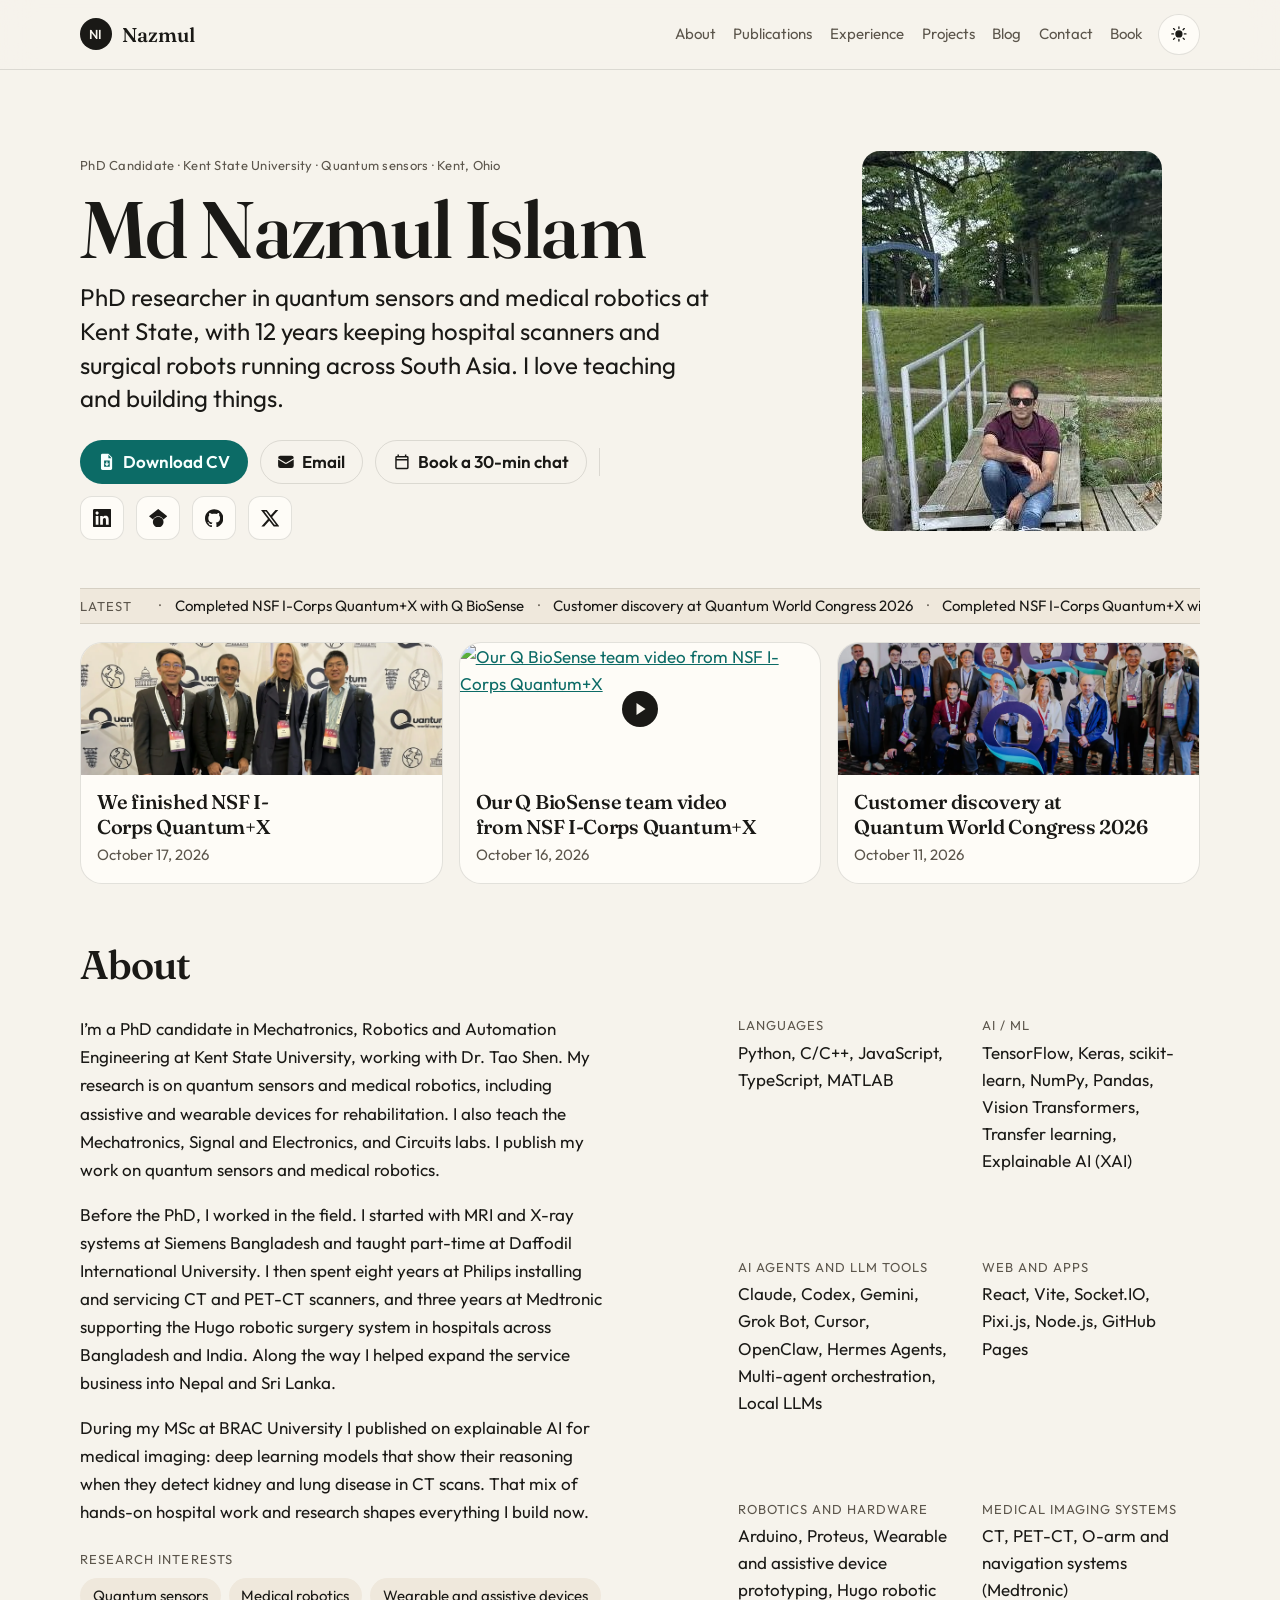
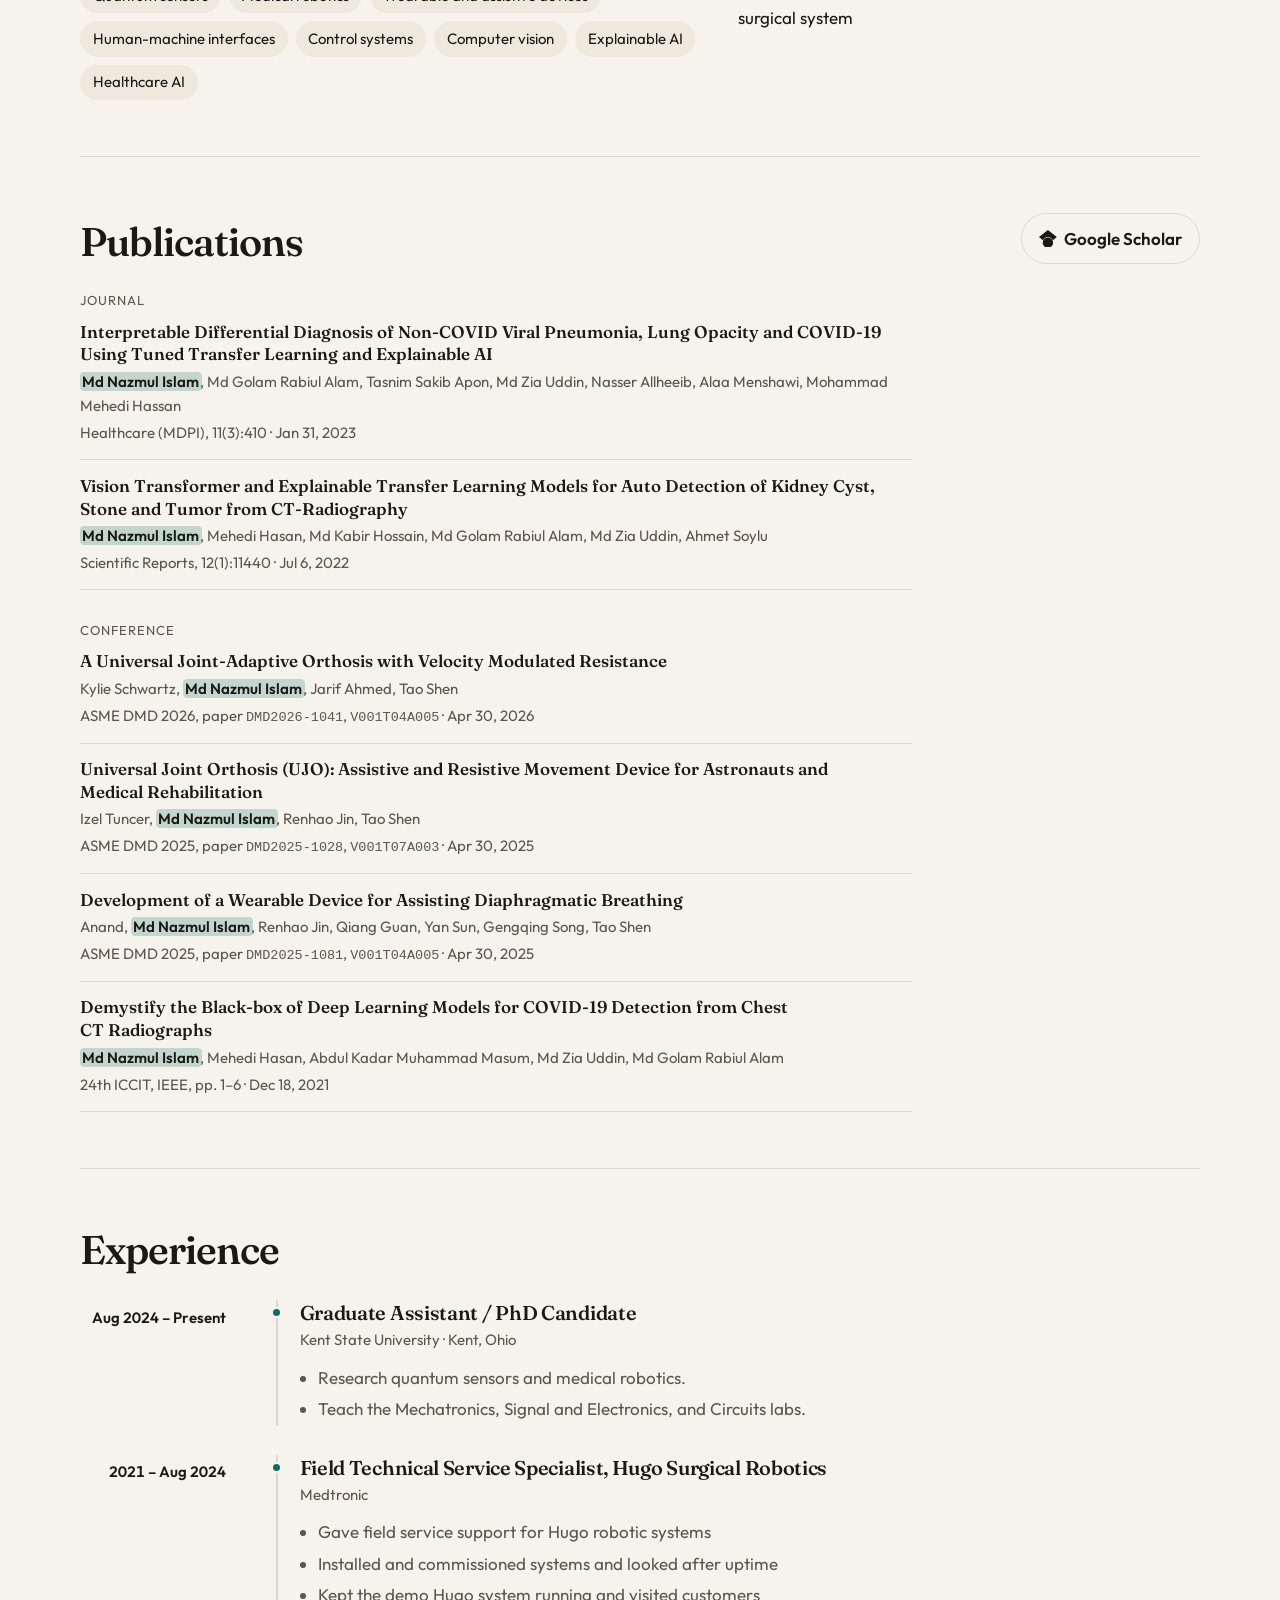
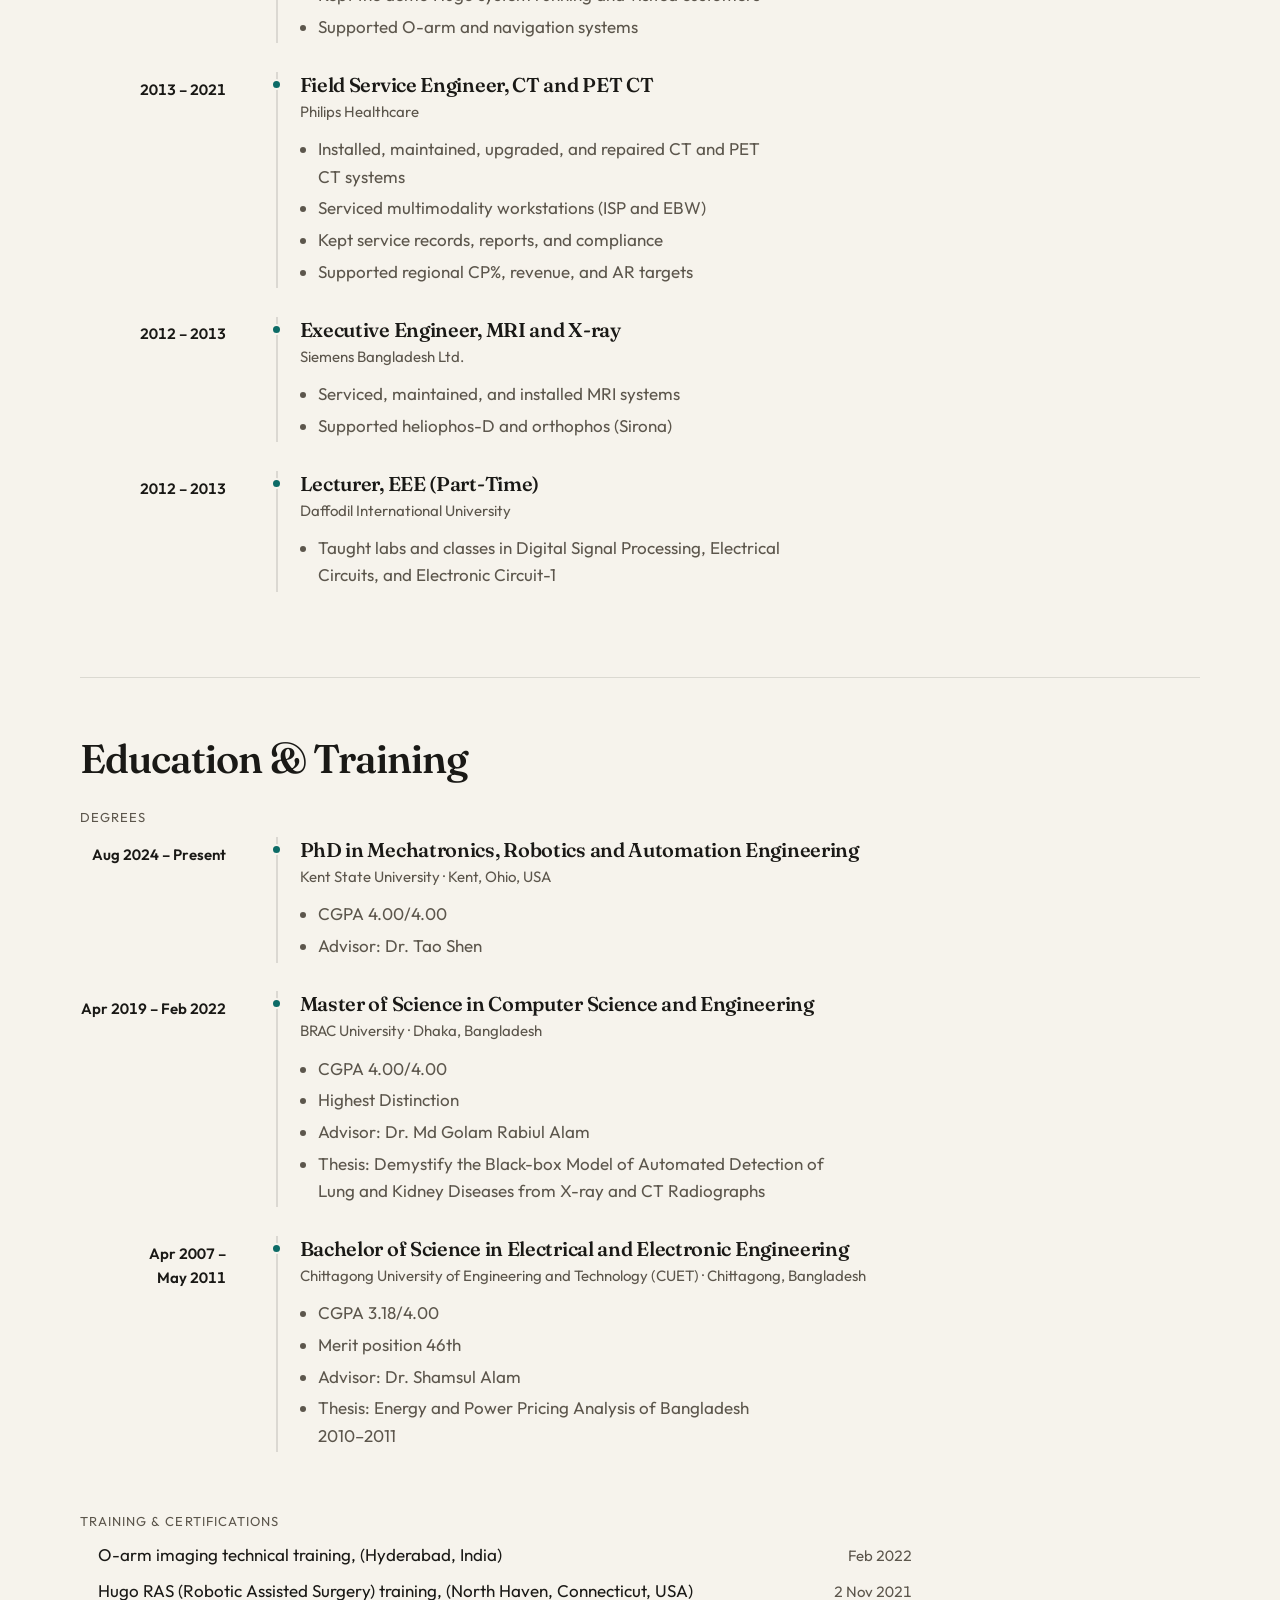
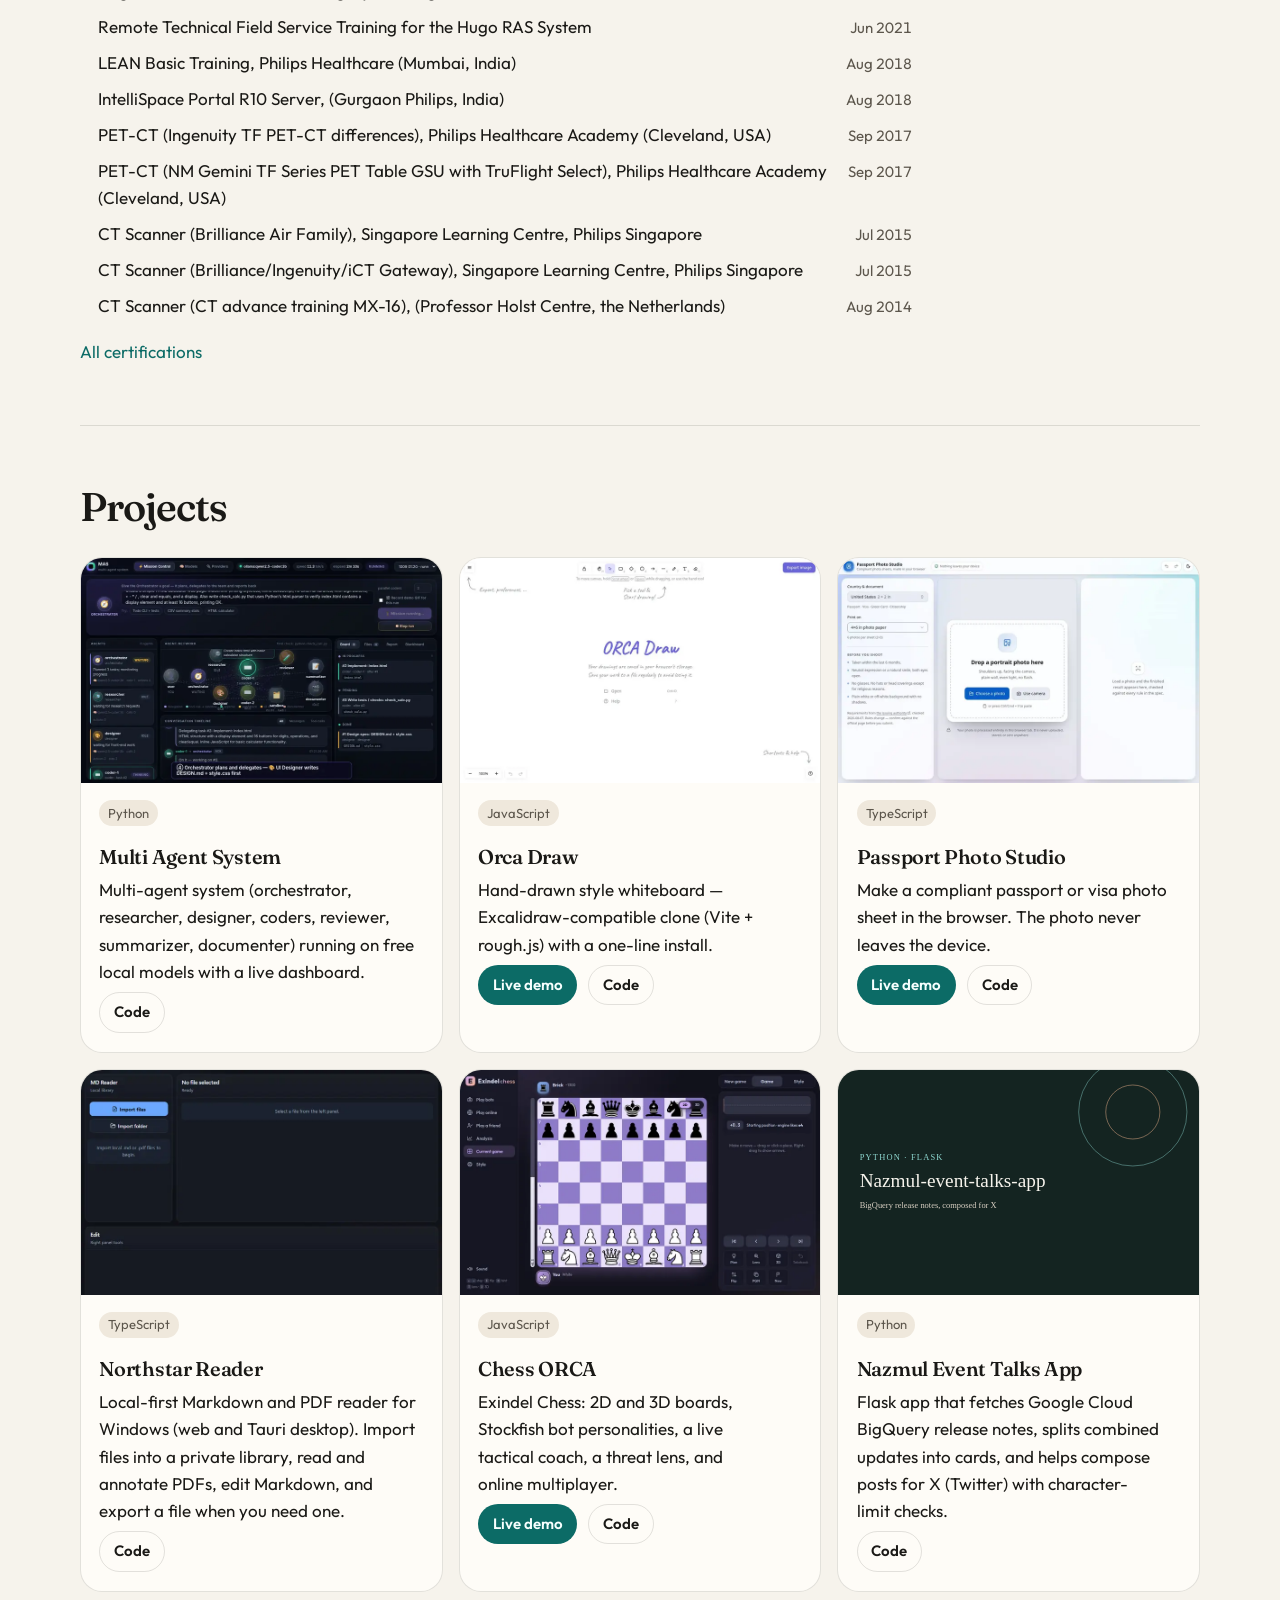
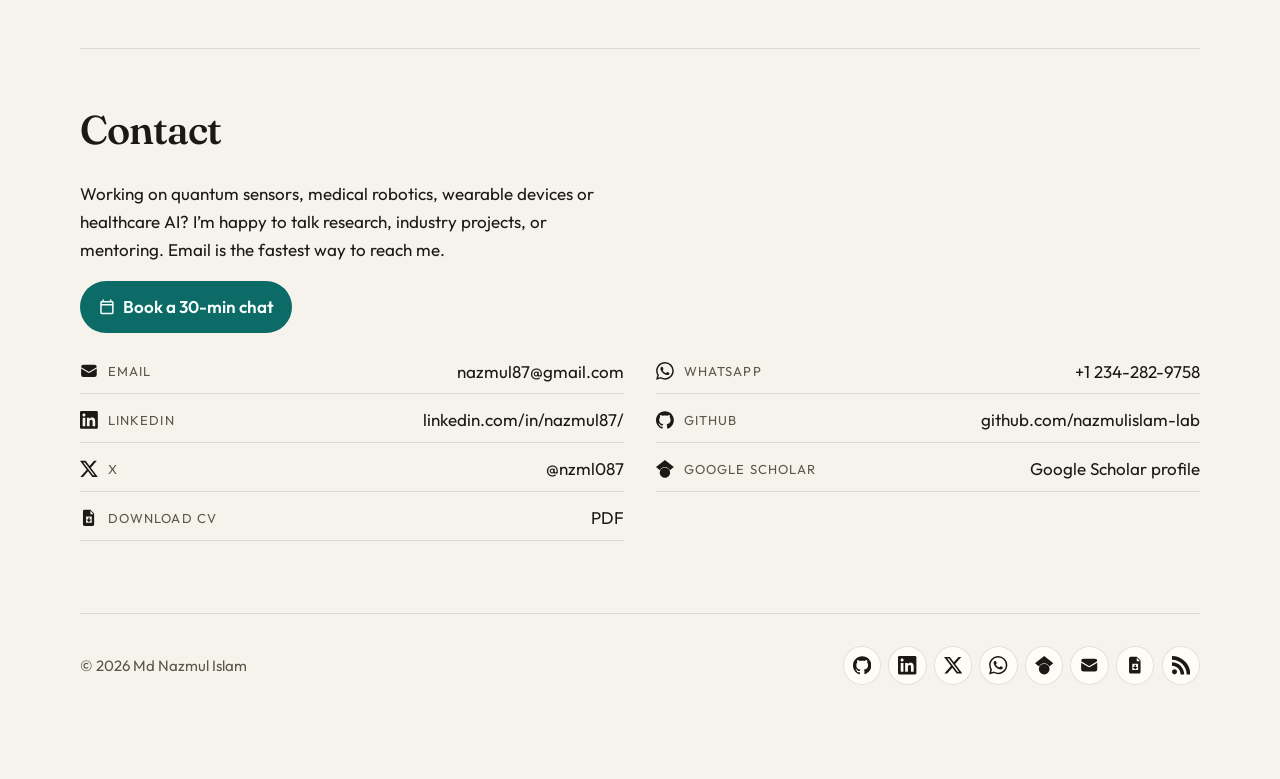
==== commit aff7b413: "Add a Calendly booking link for a 30-minute chat. The hero, contact section, and nav open the schedu" ====
--- a/index.html
+++ b/index.html
@@ -68,6 +68,7 @@
         <a href="#projects">Projects</a>
         <a href="blog/index.html">Blog</a>
         <a href="#contact">Contact</a>
+        <a data-calendly href="https://calendly.com/nazmul87/30min" target="_blank" rel="noopener noreferrer">Book</a>
       </nav>
       <button class="theme-toggle" type="button" data-theme-toggle aria-pressed="false" aria-label="Switch to dark mode"></button>
     </header>
@@ -83,6 +84,7 @@
           <div class="hero-actions">
             <a class="button button-primary" data-cv-link data-icon="cv" href="assets/cv.pdf" download>Download CV</a>
             <a class="button button-ghost" data-email-link data-icon="email" href="mailto:nazmul87@gmail.com">Email</a>
+            <a class="button button-ghost" data-calendly data-icon="calendar" href="https://calendly.com/nazmul87/30min" target="_blank" rel="noopener noreferrer">Book a 30-min chat</a>
             <span class="hero-actions-rule" aria-hidden="true"></span>
             <nav class="hero-social" data-hero-social aria-label="Profiles"><!-- build:hero-social -->
 <a href="https://www.linkedin.com/in/nazmul87/" target="_blank" rel="noopener noreferrer" title="LinkedIn" aria-label="LinkedIn"><svg viewBox="0 0 24 24" aria-hidden="true" focusable="false" class="icon"><path fill="currentColor" d="M20.447 20.452h-3.554v-5.569c0-1.328-.027-3.037-1.852-3.037-1.853 0-2.136 1.445-2.136 2.939v5.667H9.351V9h3.414v1.561h.046c.477-.9 1.637-1.85 3.37-1.85 3.601 0 4.267 2.37 4.267 5.455v6.286zM5.337 7.433c-1.144 0-2.063-.926-2.063-2.065 0-1.138.92-2.063 2.063-2.063 1.14 0 2.064.925 2.064 2.063 0 1.139-.925 2.065-2.064 2.065zm1.782 13.019H3.555V9h3.564v11.452zM22.225 0H1.771C.792 0 0 .774 0 1.729v20.542C0 23.227.792 24 1.771 24h20.451C23.2 24 24 23.227 24 22.271V1.729C24 .774 23.2 0 22.222 0h.003z"/></svg></a>
@@ -278,6 +280,9 @@
         <div class="prose" data-collab-copy><!-- build:contact-copy -->
 <p>Working on quantum sensors, medical robotics, wearable devices or healthcare AI? I’m happy to talk research, industry projects, or mentoring. Email is the fastest way to reach me.</p>
 <!-- /build:contact-copy --></div>
+        <div class="contact-actions">
+          <a class="button button-primary" data-calendly data-icon="calendar" href="https://calendly.com/nazmul87/30min" target="_blank" rel="noopener noreferrer">Book a 30-min chat</a>
+        </div>
         <ul class="contact-list" data-contact><!-- build:contact -->
 <li><a href="mailto:nazmul87@gmail.com"><svg viewBox="0 0 24 24" aria-hidden="true" focusable="false" class="icon"><path fill="currentColor" d="M1.5 8.67v8.58a3 3 0 0 0 3 3h15a3 3 0 0 0 3-3V8.67l-8.928 5.493a3 3 0 0 1-3.144 0L1.5 8.67Z"/><path fill="currentColor" d="M22.5 6.908V6.75a3 3 0 0 0-3-3h-15a3 3 0 0 0-3 3v.158l9.714 5.978a1.5 1.5 0 0 0 1.572 0L22.5 6.908Z"/></svg><span class="contact-label">Email</span><span class="contact-value">nazmul87@gmail.com</span></a></li>
 <li><a href="https://wa.me/12342829758" target="_blank" rel="noopener noreferrer"><svg viewBox="0 0 24 24" aria-hidden="true" focusable="false" class="icon"><path fill="currentColor" d="M17.472 14.382c-.297-.149-1.758-.867-2.03-.967-.273-.099-.471-.148-.67.15-.197.297-.767.966-.94 1.164-.173.199-.347.223-.644.075-.297-.15-1.255-.463-2.39-1.475-.883-.788-1.48-1.761-1.653-2.059-.173-.297-.018-.458.13-.606.134-.133.298-.347.446-.52.149-.174.198-.298.298-.497.099-.198.05-.371-.025-.52-.075-.149-.669-1.612-.916-2.207-.242-.579-.487-.5-.669-.51-.173-.008-.371-.01-.57-.01-.198 0-.52.074-.792.372-.272.297-1.04 1.016-1.04 2.479 0 1.462 1.065 2.875 1.213 3.074.149.198 2.096 3.2 5.077 4.487.709.306 1.262.489 1.694.625.712.227 1.36.195 1.871.118.571-.085 1.758-.719 2.006-1.413.248-.694.248-1.289.173-1.413-.074-.124-.272-.198-.57-.347m-5.421 7.403h-.004a9.87 9.87 0 01-5.031-1.378l-.361-.214-3.741.982.998-3.648-.235-.374a9.86 9.86 0 01-1.51-5.26c.001-5.45 4.436-9.884 9.888-9.884 2.64 0 5.122 1.03 6.988 2.898a9.825 9.825 0 012.893 6.994c-.003 5.45-4.437 9.884-9.885 9.884m8.413-18.297A11.815 11.815 0 0012.05 0C5.495 0 .16 5.335.157 11.892c0 2.096.547 4.142 1.588 5.945L.057 24l6.305-1.654a11.882 11.882 0 005.683 1.448h.005c6.554 0 11.89-5.335 11.893-11.893a11.821 11.821 0 00-3.48-8.413Z"/></svg><span class="contact-label">WhatsApp</span><span class="contact-value">+1 234-282-9758</span></a></li>
--- a/css/styles.css
+++ b/css/styles.css
@@ -552,6 +552,8 @@
 .pending ul { margin: 0; padding-left: 1.1rem; display: grid; gap: 0.75rem; }
 
 .pending li { display: grid; gap: 0.2rem; }
+
+.contact-actions { margin: 0.35rem 0 0.2rem; }
 
 .contact-list {
   list-style: none;
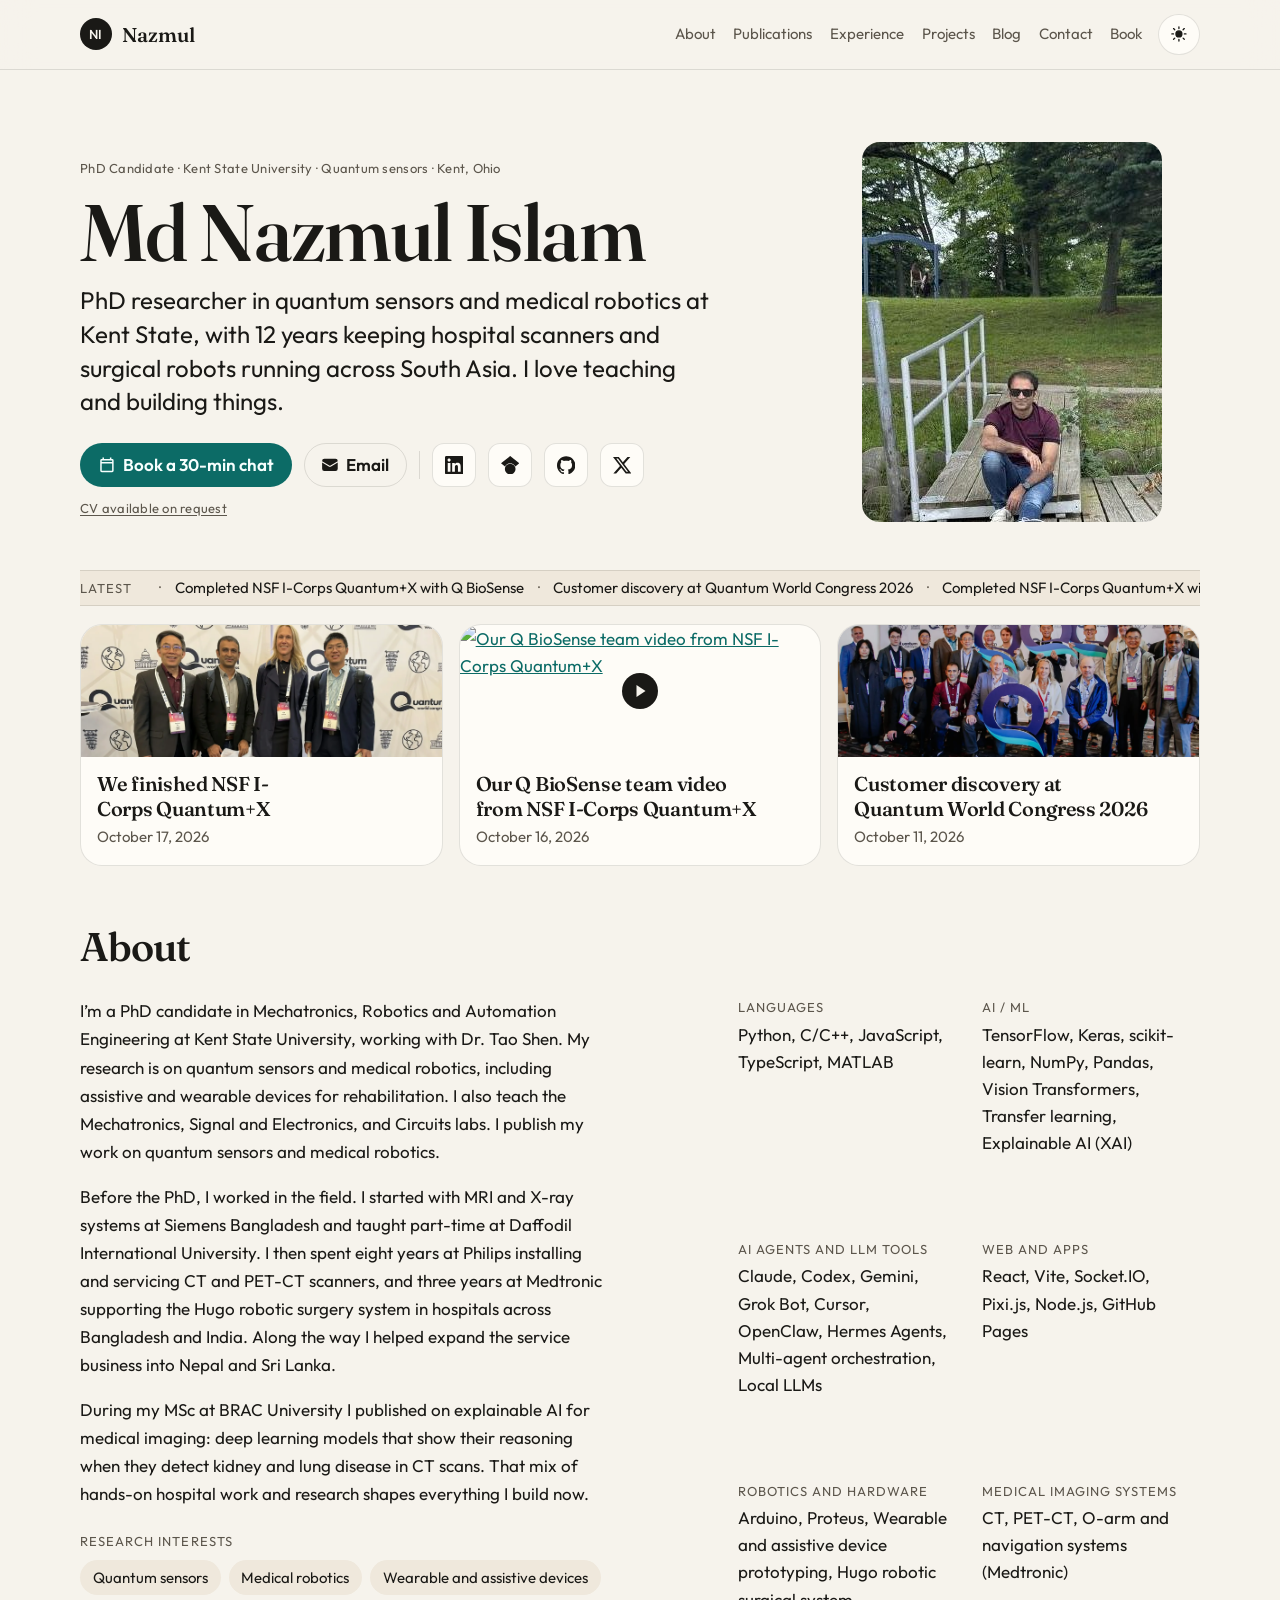
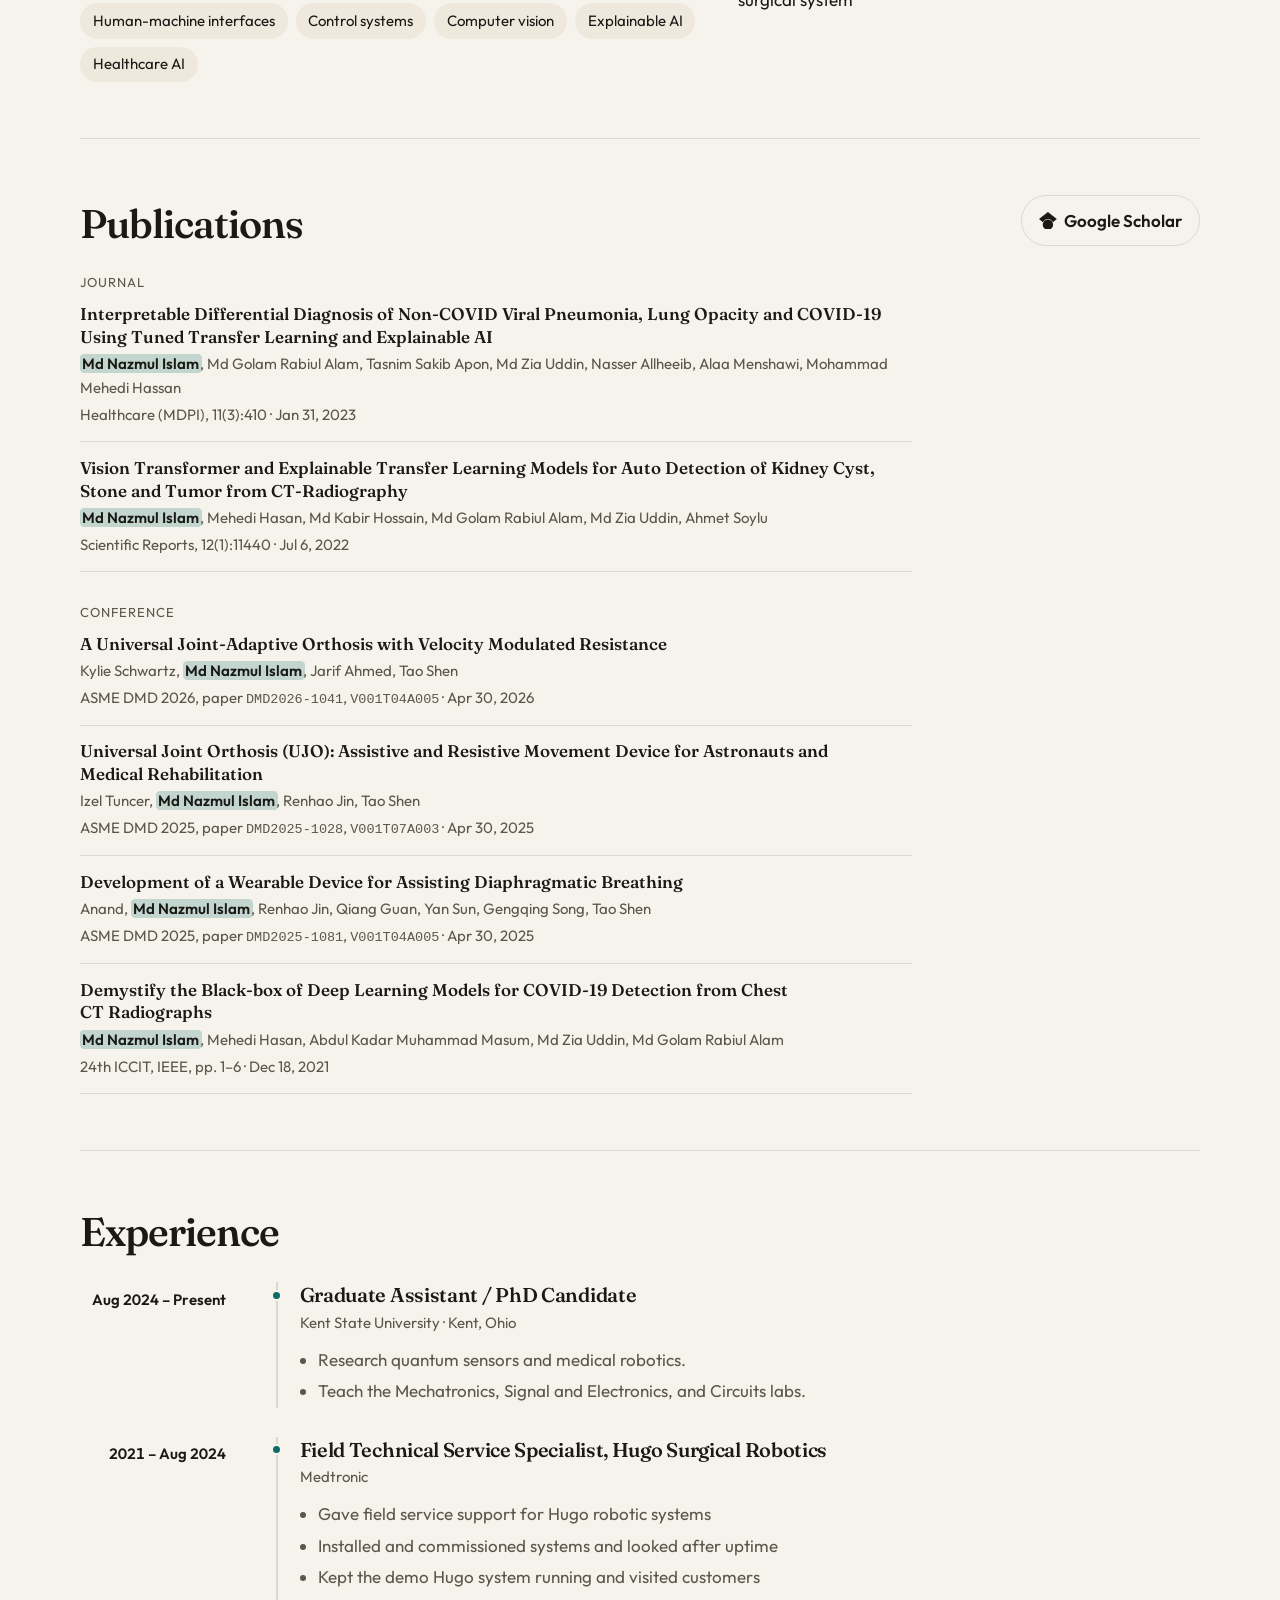
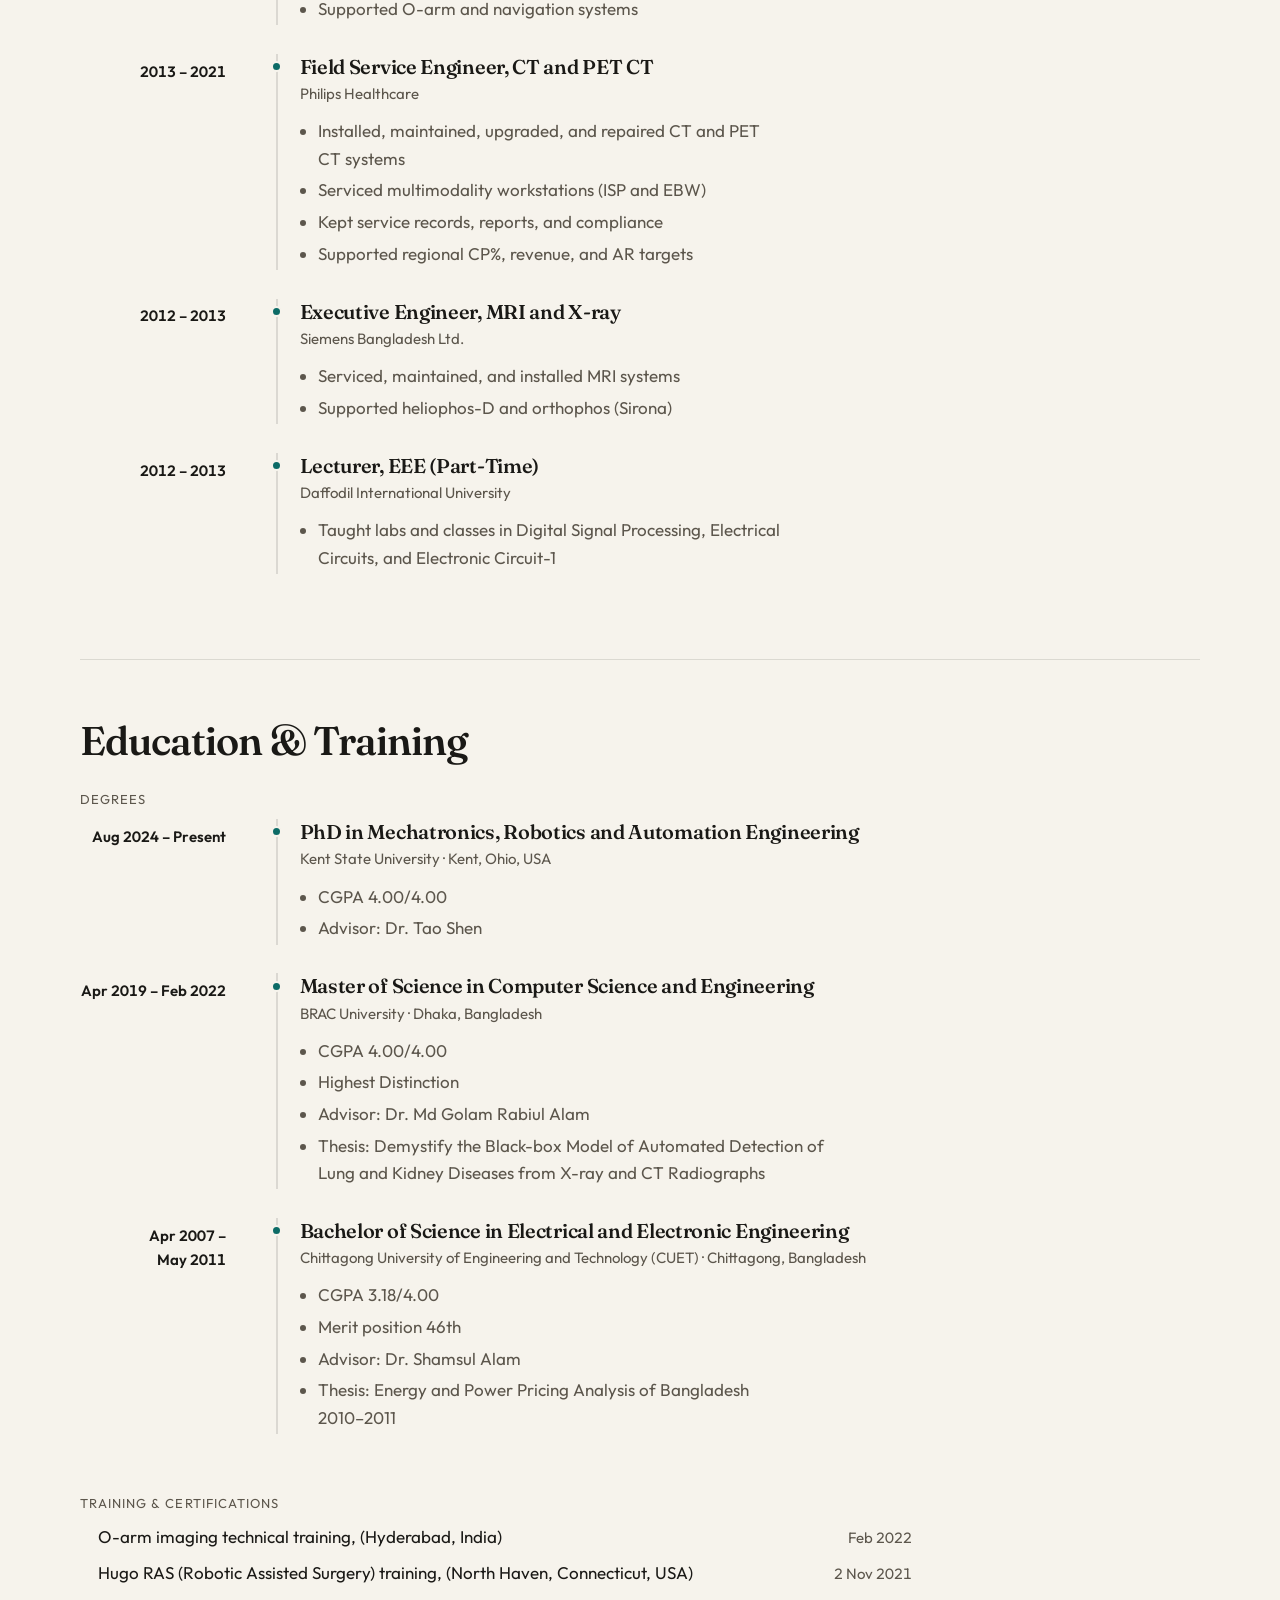
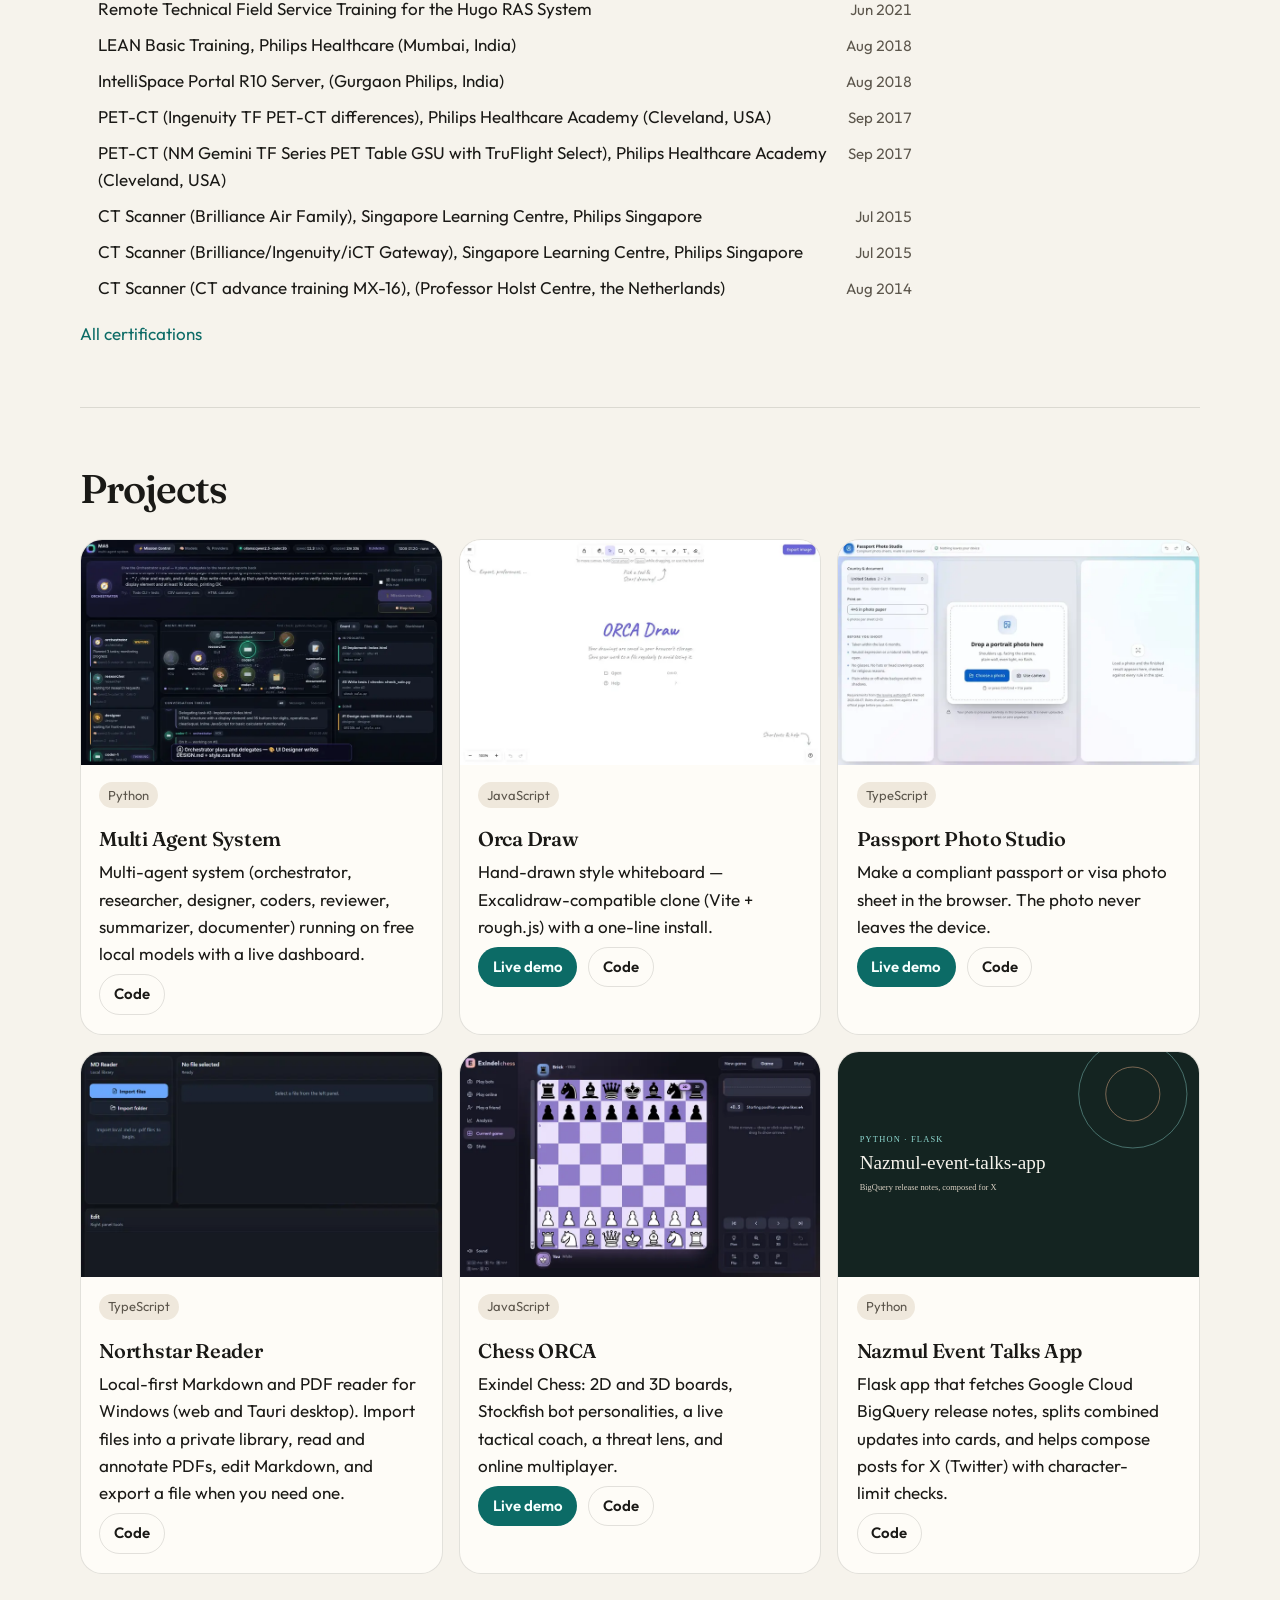
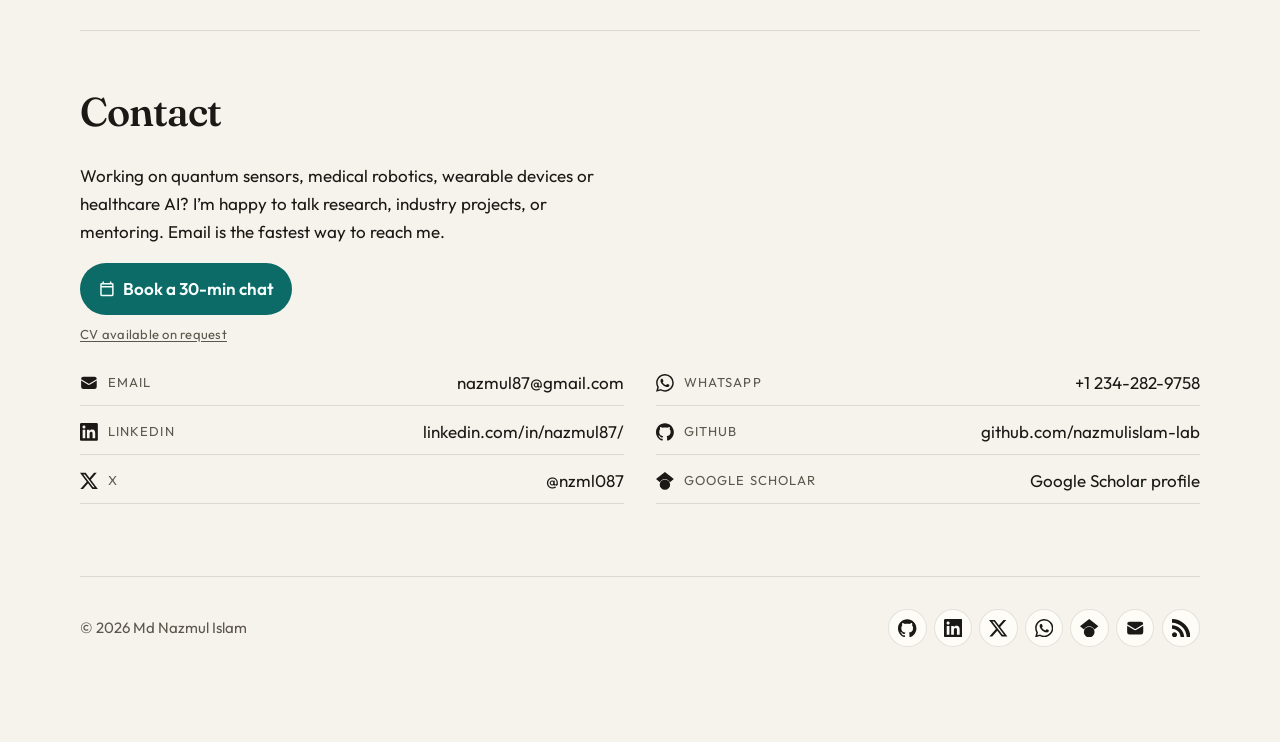
==== commit cceab089: "Remove the public CV and offer it by email request. The download button, PDF, and other CV links are" ====
--- a/index.html
+++ b/index.html
@@ -82,9 +82,8 @@
           <h1 data-name>Md Nazmul Islam</h1>
           <p class="value" data-value>PhD researcher in quantum sensors and medical robotics at Kent State, with 12 years keeping hospital scanners and surgical robots running across South Asia. I love teaching and building things.</p>
           <div class="hero-actions">
-            <a class="button button-primary" data-cv-link data-icon="cv" href="assets/cv.pdf" download>Download CV</a>
+            <a class="button button-primary" data-calendly data-icon="calendar" href="https://calendly.com/nazmul87/30min" target="_blank" rel="noopener noreferrer">Book a 30-min chat</a>
             <a class="button button-ghost" data-email-link data-icon="email" href="mailto:nazmul87@gmail.com">Email</a>
-            <a class="button button-ghost" data-calendly data-icon="calendar" href="https://calendly.com/nazmul87/30min" target="_blank" rel="noopener noreferrer">Book a 30-min chat</a>
             <span class="hero-actions-rule" aria-hidden="true"></span>
             <nav class="hero-social" data-hero-social aria-label="Profiles"><!-- build:hero-social -->
 <a href="https://www.linkedin.com/in/nazmul87/" target="_blank" rel="noopener noreferrer" title="LinkedIn" aria-label="LinkedIn"><svg viewBox="0 0 24 24" aria-hidden="true" focusable="false" class="icon"><path fill="currentColor" d="M20.447 20.452h-3.554v-5.569c0-1.328-.027-3.037-1.852-3.037-1.853 0-2.136 1.445-2.136 2.939v5.667H9.351V9h3.414v1.561h.046c.477-.9 1.637-1.85 3.37-1.85 3.601 0 4.267 2.37 4.267 5.455v6.286zM5.337 7.433c-1.144 0-2.063-.926-2.063-2.065 0-1.138.92-2.063 2.063-2.063 1.14 0 2.064.925 2.064 2.063 0 1.139-.925 2.065-2.064 2.065zm1.782 13.019H3.555V9h3.564v11.452zM22.225 0H1.771C.792 0 0 .774 0 1.729v20.542C0 23.227.792 24 1.771 24h20.451C23.2 24 24 23.227 24 22.271V1.729C24 .774 23.2 0 22.222 0h.003z"/></svg></a>
@@ -93,6 +92,7 @@
 <a href="https://x.com/nzml087" target="_blank" rel="noopener noreferrer" title="X (@nzml087)" aria-label="X (@nzml087)"><svg viewBox="0 0 24 24" aria-hidden="true" focusable="false" class="icon"><path fill="currentColor" d="M18.901 1.153h3.68l-8.04 9.19L24 22.846h-7.406l-5.8-7.584-6.638 7.584H.474l8.6-9.83L0 1.154h7.594l5.243 6.932ZM17.61 20.644h2.039L6.486 3.24H4.298Z"/></svg></a>
 <!-- /build:hero-social --></nav>
           </div>
+          <p class="cv-request"><a data-cv-request href="mailto:nazmul87@gmail.com?subject=CV%20request">CV available on request</a></p>
         </div>
         <figure class="portrait-slot">
           <img
@@ -282,6 +282,7 @@
 <!-- /build:contact-copy --></div>
         <div class="contact-actions">
           <a class="button button-primary" data-calendly data-icon="calendar" href="https://calendly.com/nazmul87/30min" target="_blank" rel="noopener noreferrer">Book a 30-min chat</a>
+          <p class="cv-request"><a data-cv-request href="mailto:nazmul87@gmail.com?subject=CV%20request">CV available on request</a></p>
         </div>
         <ul class="contact-list" data-contact><!-- build:contact -->
 <li><a href="mailto:nazmul87@gmail.com"><svg viewBox="0 0 24 24" aria-hidden="true" focusable="false" class="icon"><path fill="currentColor" d="M1.5 8.67v8.58a3 3 0 0 0 3 3h15a3 3 0 0 0 3-3V8.67l-8.928 5.493a3 3 0 0 1-3.144 0L1.5 8.67Z"/><path fill="currentColor" d="M22.5 6.908V6.75a3 3 0 0 0-3-3h-15a3 3 0 0 0-3 3v.158l9.714 5.978a1.5 1.5 0 0 0 1.572 0L22.5 6.908Z"/></svg><span class="contact-label">Email</span><span class="contact-value">nazmul87@gmail.com</span></a></li>
@@ -290,7 +291,6 @@
 <li><a href="https://github.com/nazmulislam-lab" target="_blank" rel="noopener noreferrer"><svg viewBox="0 0 24 24" aria-hidden="true" focusable="false" class="icon"><path fill="currentColor" d="M12 .297c-6.63 0-12 5.373-12 12 0 5.303 3.438 9.8 8.205 11.385.6.113.82-.258.82-.577 0-.285-.01-1.04-.015-2.04-3.338.724-4.042-1.61-4.042-1.61C4.422 18.07 3.633 17.7 3.633 17.7c-1.087-.744.084-.729.084-.729 1.205.084 1.838 1.236 1.838 1.236 1.07 1.835 2.809 1.305 3.495.998.108-.776.417-1.305.76-1.605-2.665-.3-5.466-1.332-5.466-5.93 0-1.31.465-2.38 1.235-3.22-.135-.303-.54-1.523.105-3.176 0 0 1.005-.322 3.3 1.23.96-.267 1.98-.399 3-.405 1.02.006 2.04.138 3 .405 2.28-1.552 3.285-1.23 3.285-1.23.645 1.653.24 2.873.12 3.176.765.84 1.23 1.91 1.23 3.22 0 4.61-2.805 5.625-5.475 5.92.42.36.81 1.096.81 2.22 0 1.606-.015 2.896-.015 3.286 0 .315.21.69.825.57C20.565 22.092 24 17.592 24 12.297c0-6.627-5.373-12-12-12"/></svg><span class="contact-label">GitHub</span><span class="contact-value">github.com/nazmulislam-lab</span></a></li>
 <li><a href="https://x.com/nzml087" target="_blank" rel="noopener noreferrer"><svg viewBox="0 0 24 24" aria-hidden="true" focusable="false" class="icon"><path fill="currentColor" d="M18.901 1.153h3.68l-8.04 9.19L24 22.846h-7.406l-5.8-7.584-6.638 7.584H.474l8.6-9.83L0 1.154h7.594l5.243 6.932ZM17.61 20.644h2.039L6.486 3.24H4.298Z"/></svg><span class="contact-label">X</span><span class="contact-value">@nzml087</span></a></li>
 <li><a href="https://scholar.google.com/citations?user=L6BZ7JoAAAAJ&amp;hl=en" target="_blank" rel="noopener noreferrer"><svg viewBox="0 0 24 24" aria-hidden="true" focusable="false" class="icon"><path fill="currentColor" d="M5.242 13.769L0 9.5 12 0l12 9.5-5.242 4.269C17.548 11.249 14.978 9.5 12 9.5c-2.977 0-5.548 1.748-6.758 4.269zM12 10a7 7 0 1 0 0 14 7 7 0 0 0 0-14z"/></svg><span class="contact-label">Google Scholar</span><span class="contact-value">Google Scholar profile</span></a></li>
-<li><a href="assets/cv.pdf" download><svg viewBox="0 0 24 24" aria-hidden="true" focusable="false" class="icon"><path fill="currentColor" fill-rule="evenodd" d="M6 1h8l5 5v15a2 2 0 0 1-2 2H6a2 2 0 0 1-2-2V3a2 2 0 0 1 2-2zm8 1.2V7h4.2L14 2.2zM8.2 10.2h7.6v8.2H8.2V10.2z"/><path fill="currentColor" d="M11.15 11.3h1.7v2.9h2.45L12 17.7 8.7 14.2h2.45V11.3z"/></svg><span class="contact-label">Download CV</span><span class="contact-value">PDF</span></a></li>
 <!-- /build:contact --></ul>
       </section>
     </main>
--- a/css/styles.css
+++ b/css/styles.css
@@ -554,6 +554,24 @@
 .pending li { display: grid; gap: 0.2rem; }
 
 .contact-actions { margin: 0.35rem 0 0.2rem; }
+
+.cv-request {
+  margin: 0.7rem 0 0;
+  font-family: var(--sans);
+  font-size: var(--text-xs);
+  letter-spacing: 0.02em;
+  color: var(--muted);
+}
+
+.cv-request a {
+  color: inherit;
+  text-underline-offset: 0.18em;
+}
+
+.cv-request a:hover,
+.cv-request a:focus-visible { color: var(--accent); }
+
+.contact-actions .cv-request { margin-top: 0.55rem; }
 
 .contact-list {
   list-style: none;
